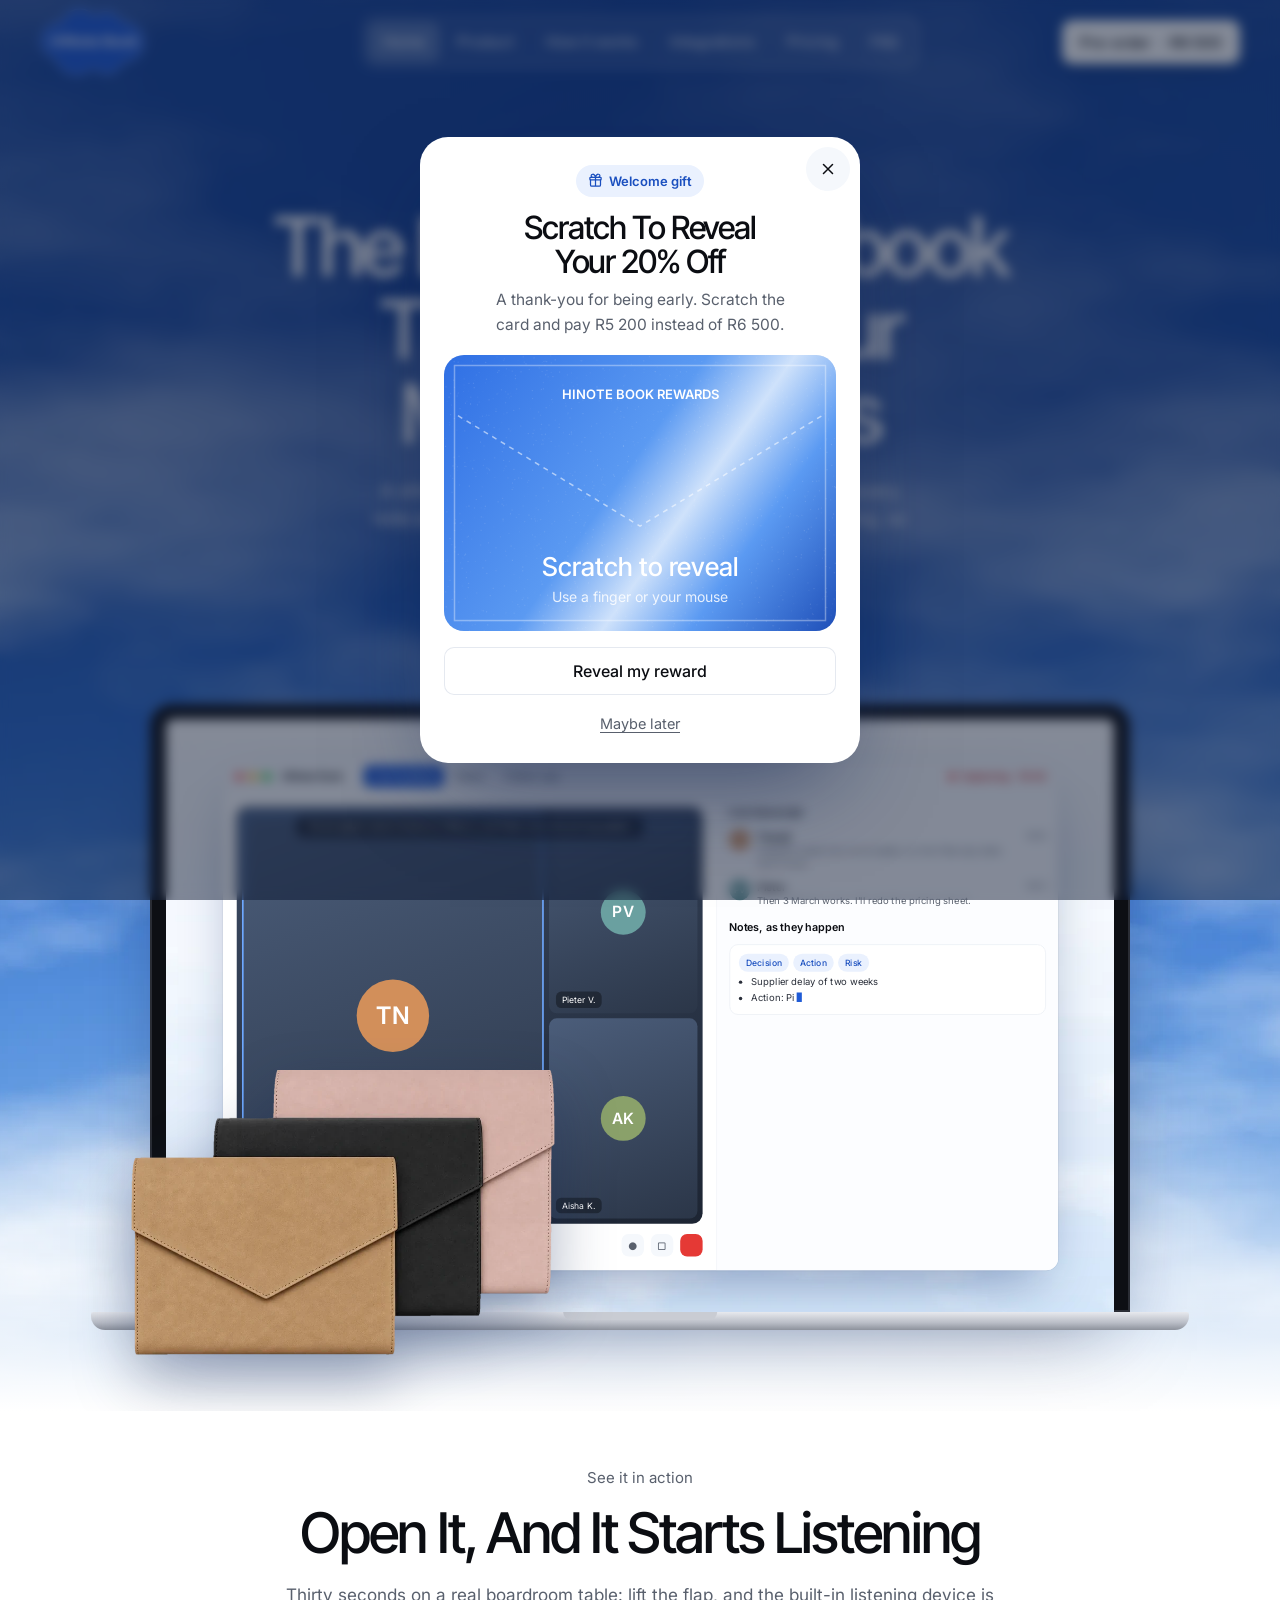
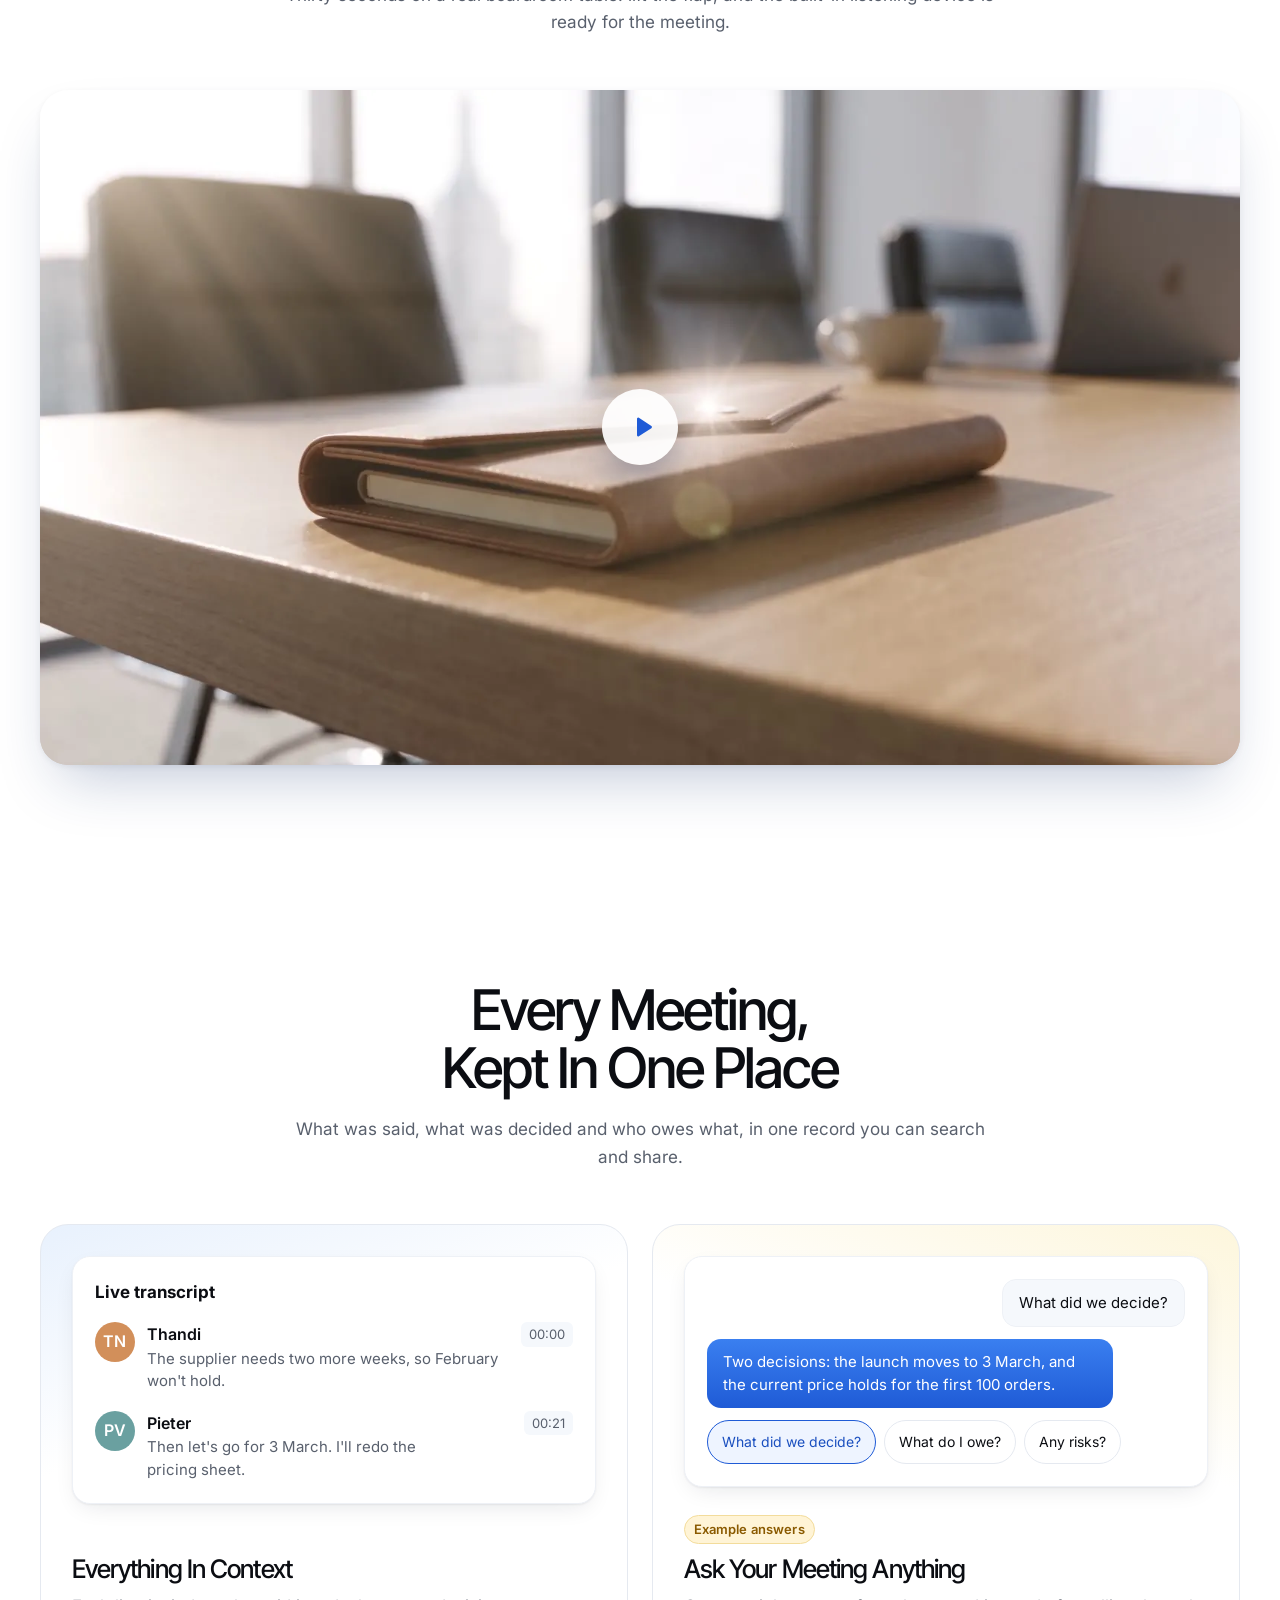
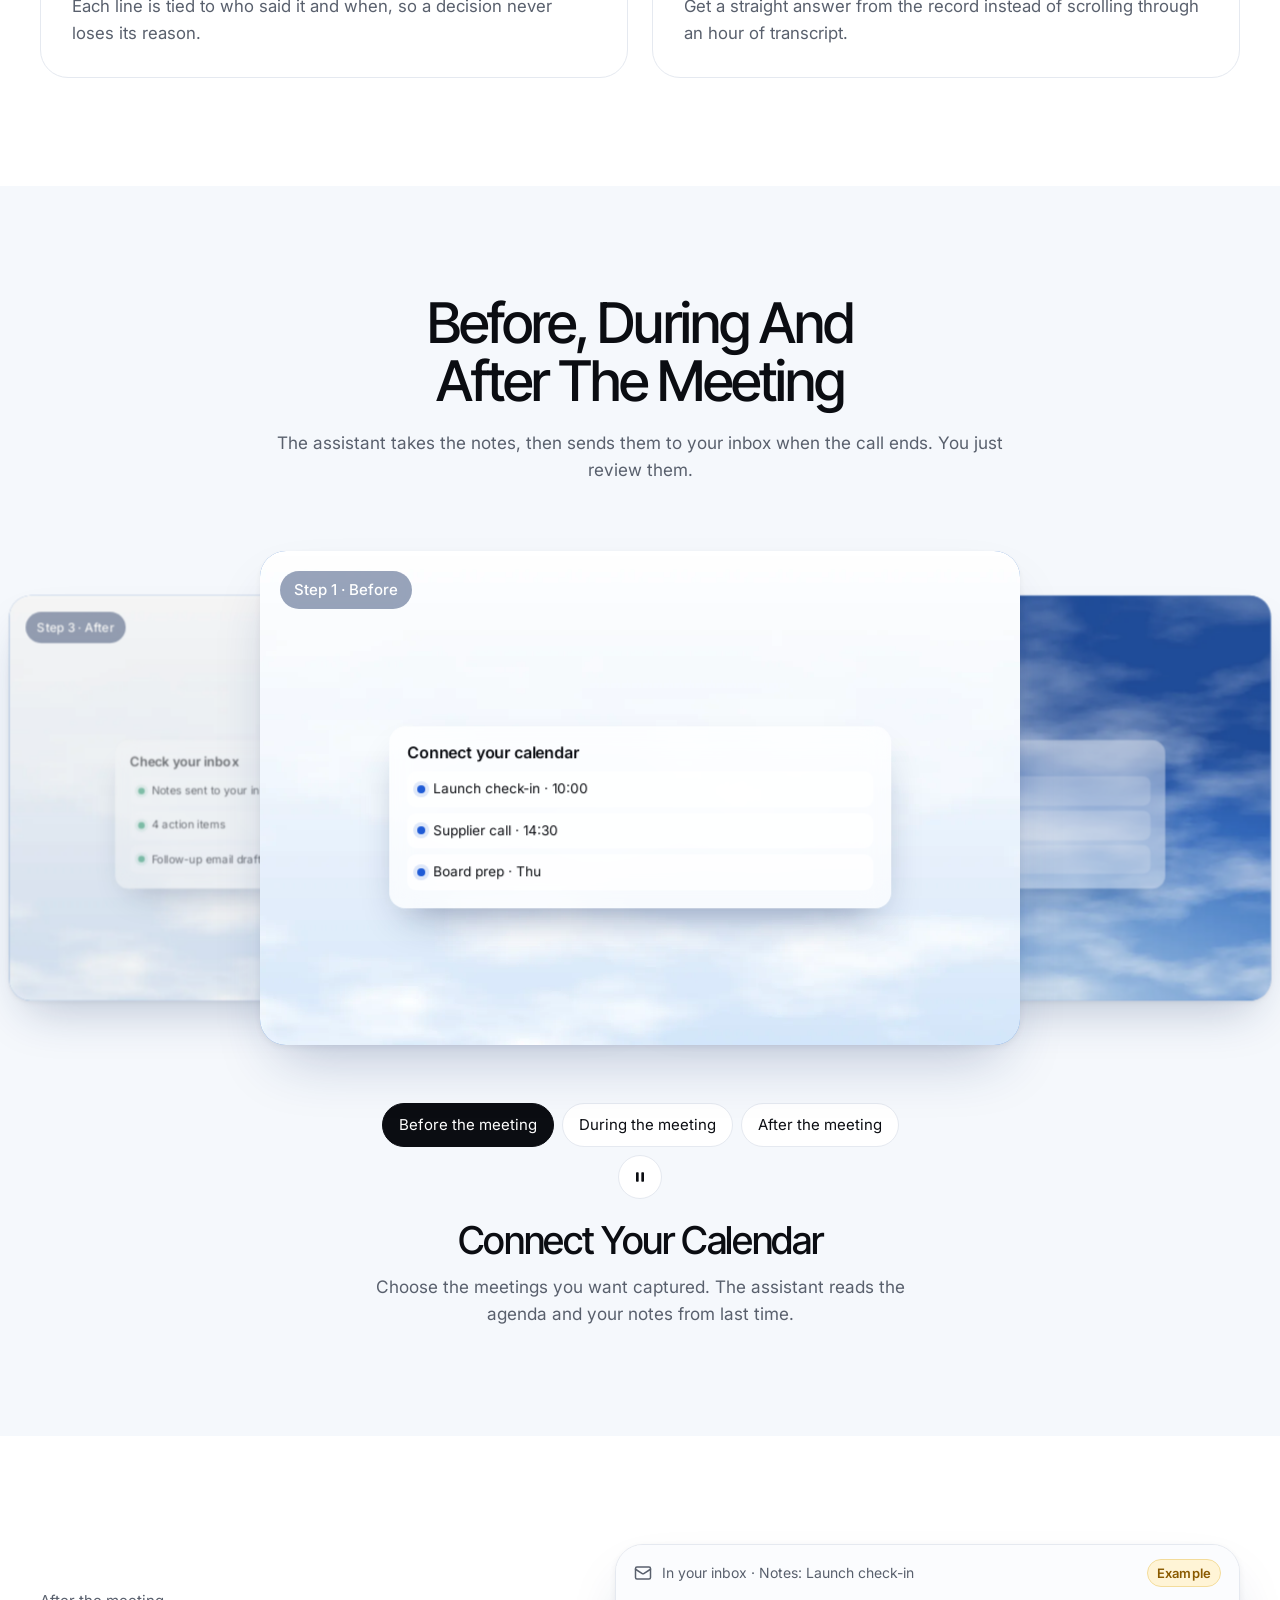
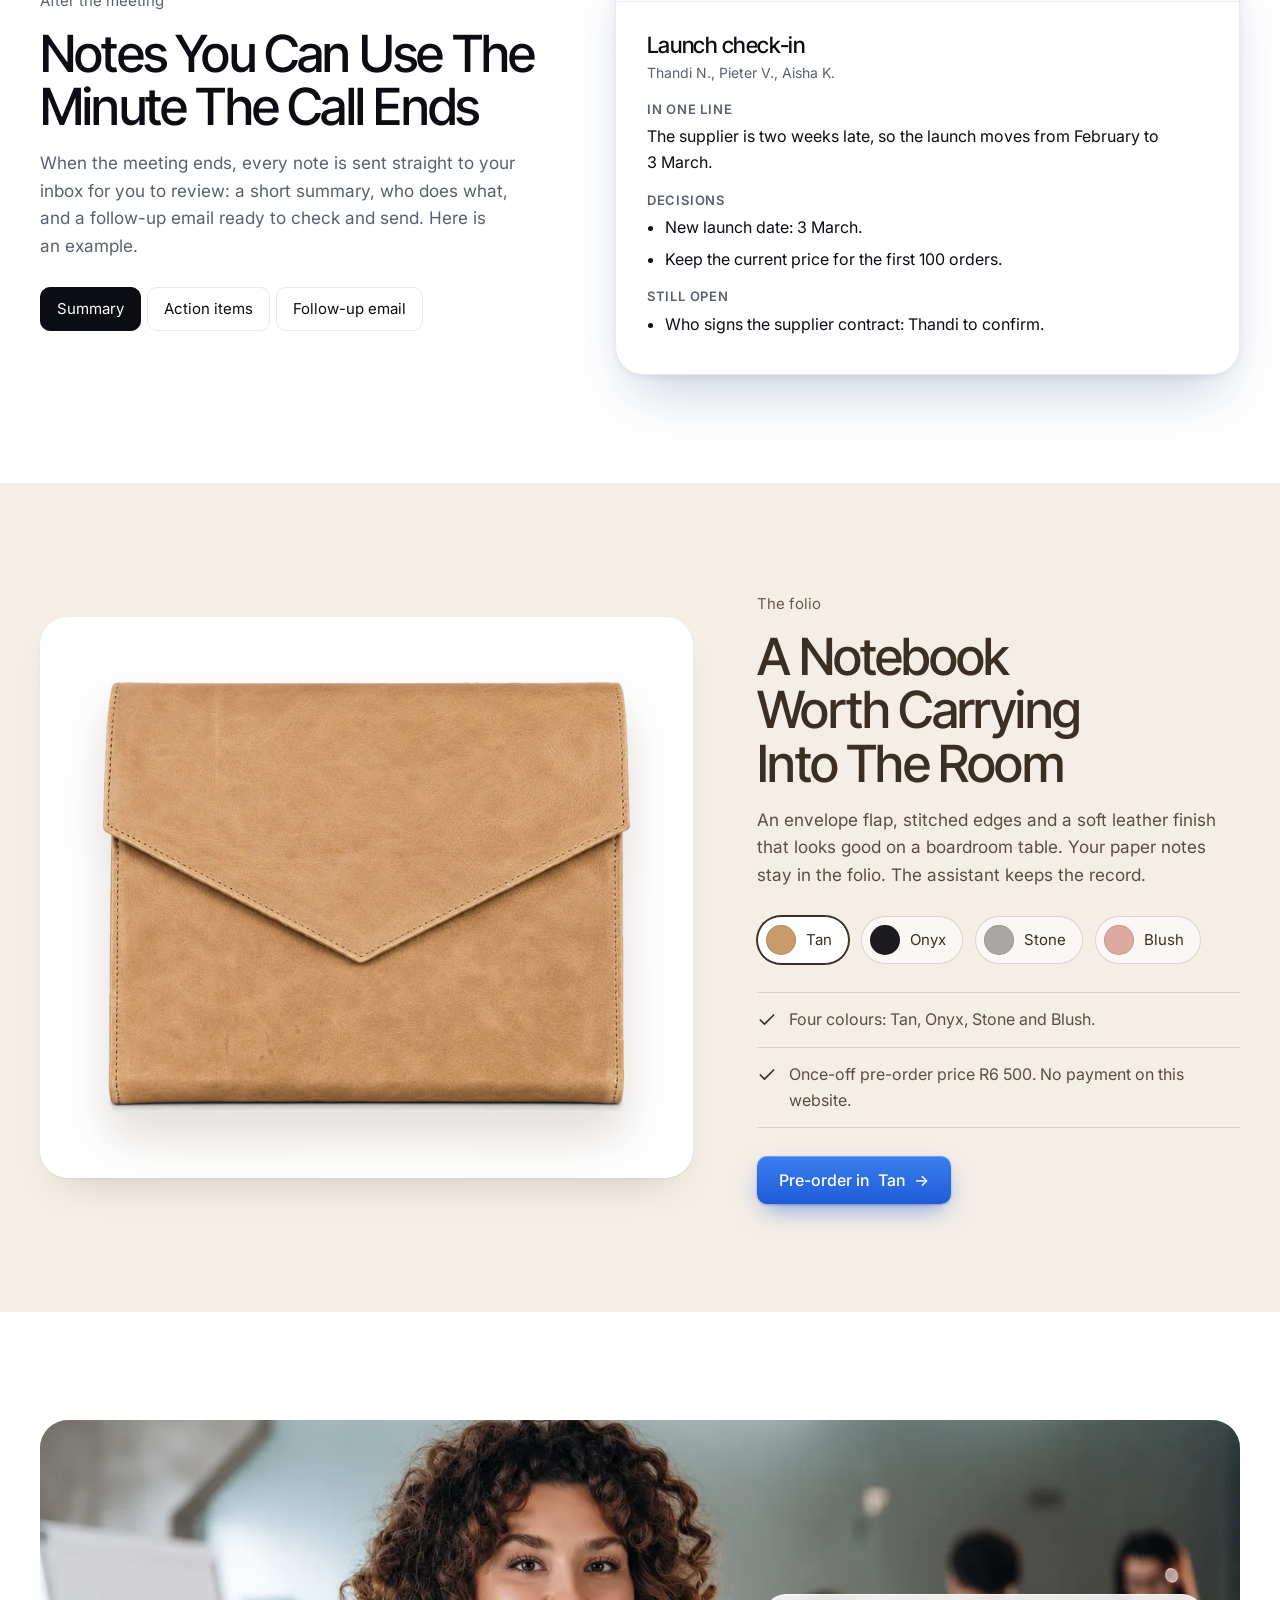
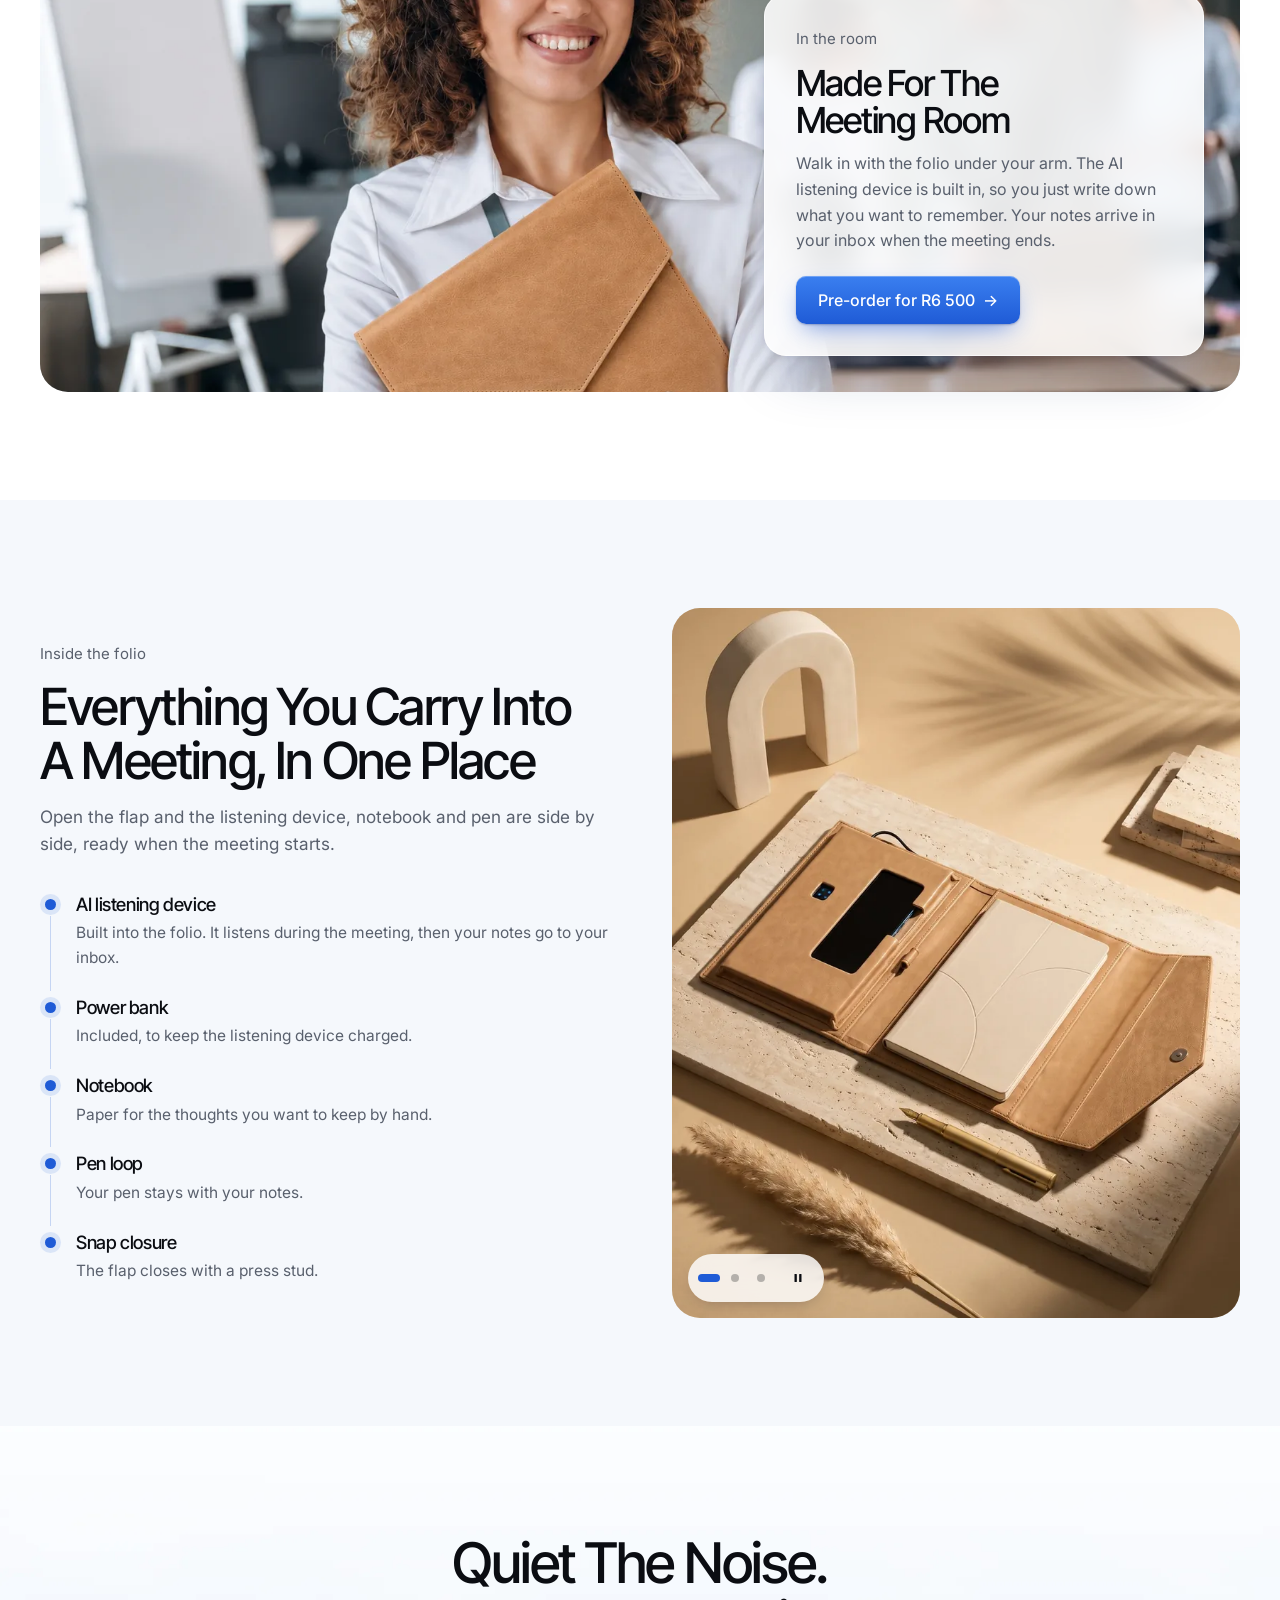
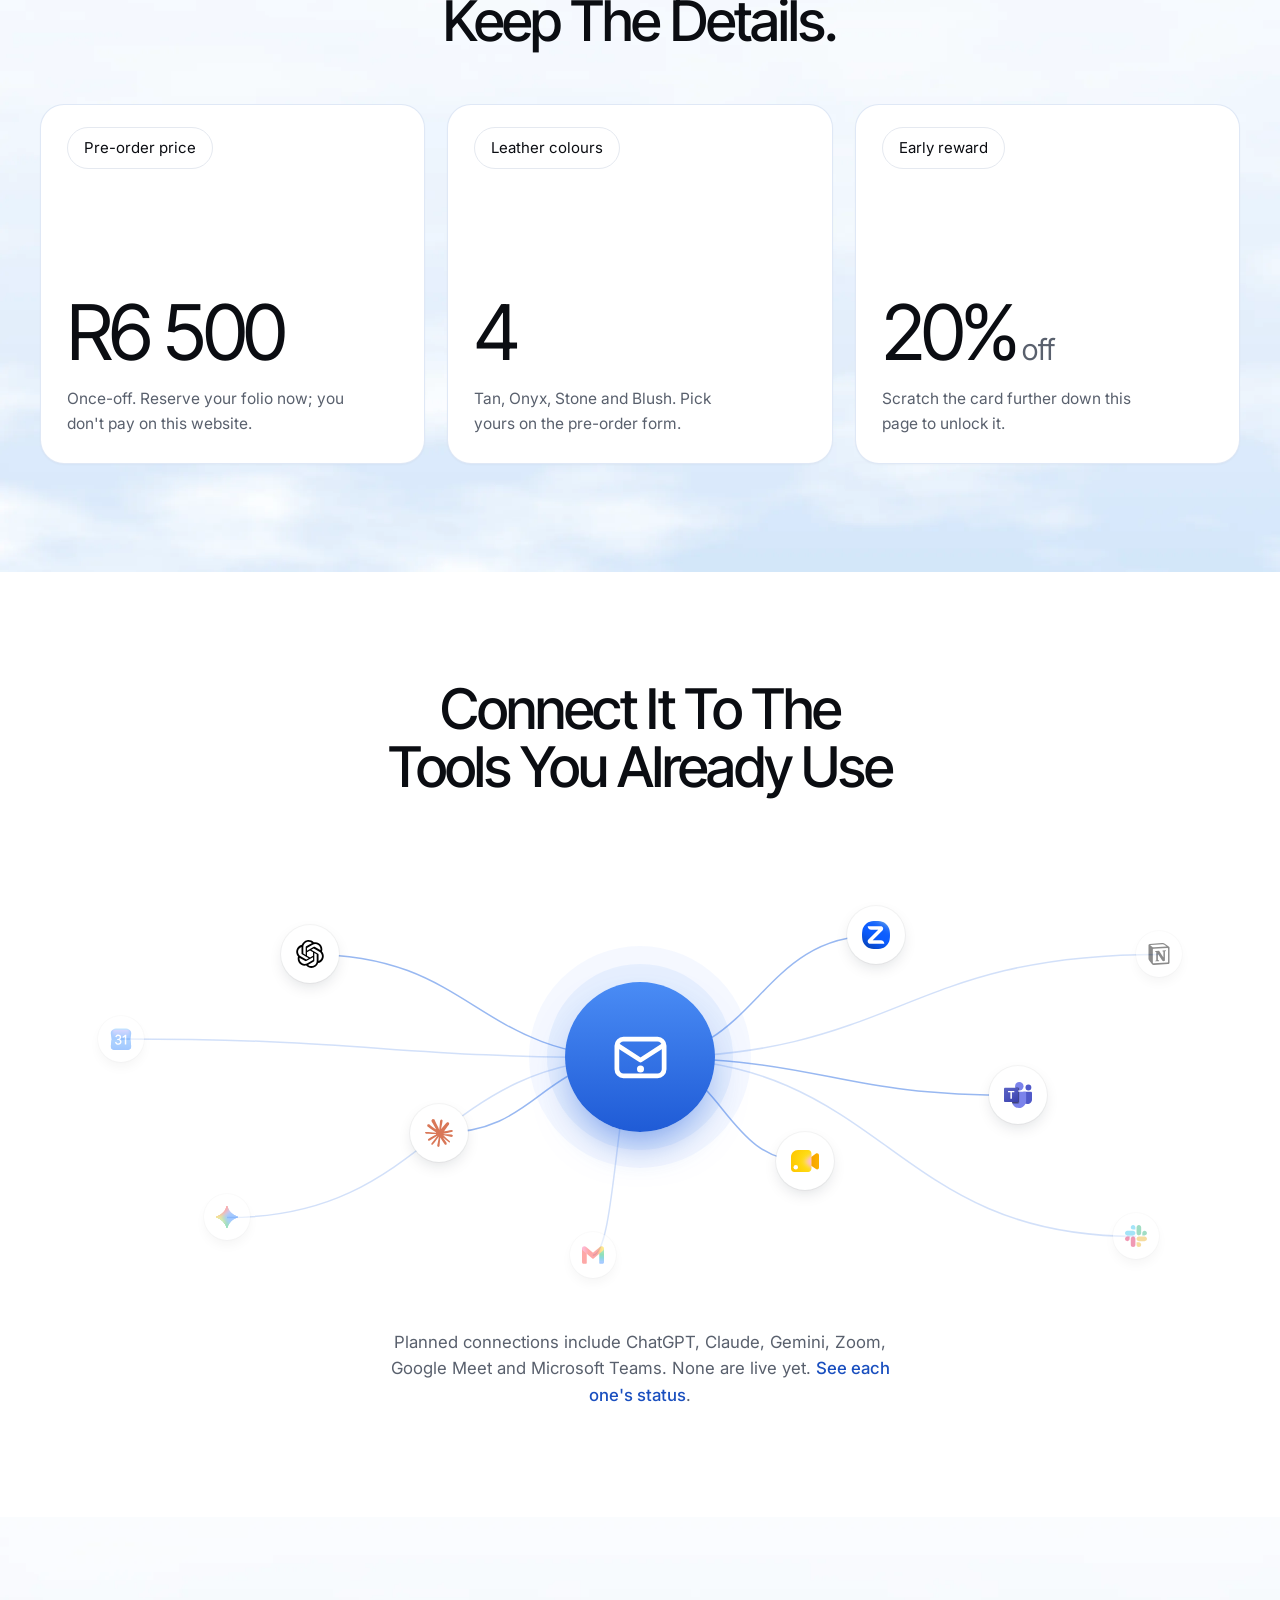
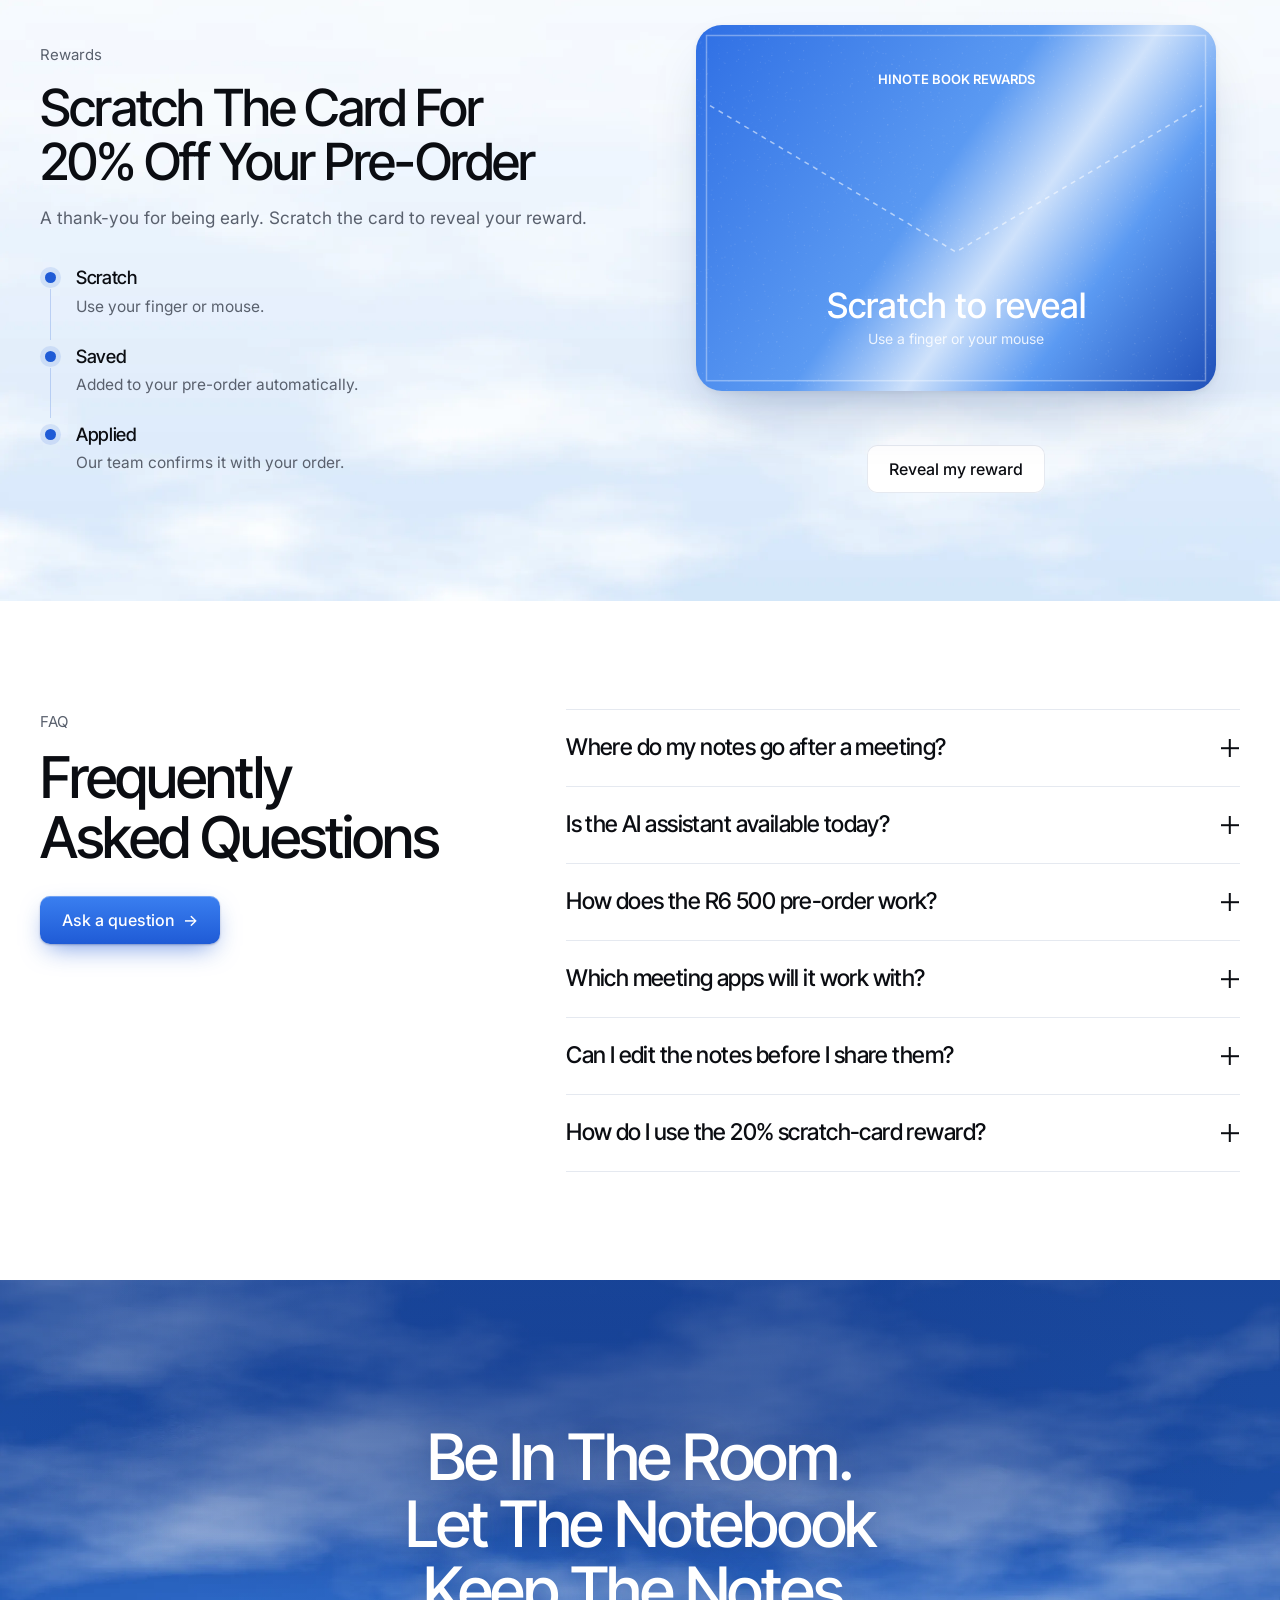
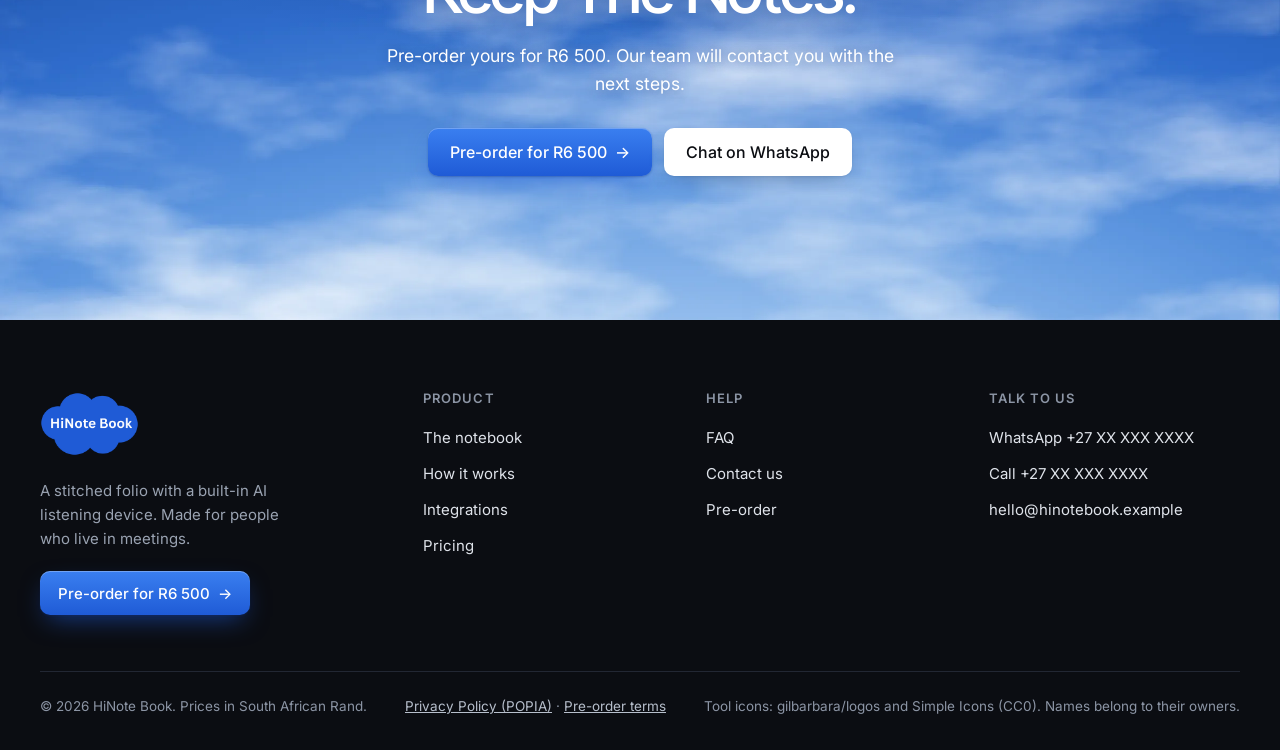
==== index.html @ 57fa8081 "HiNote Book website, ready to deploy on Vercel Static site (no build step): 11 pages, assets, video," ====
<!doctype html>
<html lang="en-ZA">
<head>
<meta charset="utf-8">
<meta name="viewport" content="width=device-width, initial-scale=1">
<title>HiNote Book — The leather notebook that keeps your meeting notes</title>
<meta name="description" content="HiNote Book pairs a stitched leather folio with an AI meeting assistant that takes every note and sends it to your inbox after the meeting. Pre-order for R6 500.">
<link rel="canonical" href="https://hi-notebook.vercel.app/">
<meta name="theme-color" content="#1f5bd6">
<meta property="og:type" content="website">
<meta property="og:site_name" content="HiNote Book">
<meta property="og:title" content="HiNote Book — The leather notebook that keeps your meeting notes">
<meta property="og:description" content="HiNote Book pairs a stitched leather folio with an AI meeting assistant that takes every note and sends it to your inbox after the meeting. Pre-order for R6 500.">
<meta property="og:url" content="https://hi-notebook.vercel.app/">
<meta property="og:image" content="https://hi-notebook.vercel.app/og.jpg">
<meta property="og:image:width" content="1200">
<meta property="og:image:height" content="630">
<meta name="twitter:card" content="summary_large_image">
<link rel="icon" href="favicon-32.png" sizes="32x32" type="image/png">
<link rel="icon" href="favicon-64.png" sizes="64x64" type="image/png">
<link rel="apple-touch-icon" href="apple-touch-icon.png">
<link rel="preconnect" href="https://fonts.googleapis.com">
<link rel="preconnect" href="https://fonts.gstatic.com" crossorigin>
<link rel="stylesheet" href="https://fonts.googleapis.com/css2?family=Inter:wght@400;500;600&family=Inter+Tight:wght@500;600&display=swap">
<link rel="stylesheet" href="assets/css/site.css">
<script>window.SITE={"brand": "HiNote Book", "price": "R6\u00a0500", "priceReward": "R5\u00a0200", "reward": "20%", "whatsapp": "27XXXXXXXXX", "email": "hello@hinotebook.example"};</script>
<script>/* Always open a page at the top (unless the link points to a spot on the page) */
try{if("scrollRestoration" in history)history.scrollRestoration="manual";}catch(e){}
(function(){function top(){if(!location.hash){document.documentElement.style.scrollBehavior="auto";window.scrollTo(0,0);document.documentElement.style.scrollBehavior="";}}
document.addEventListener("DOMContentLoaded",top);window.addEventListener("load",top);window.addEventListener("pageshow",function(e){if(e.persisted)top();});})();</script>
<script defer src="assets/js/site.js"></script>
</head>
<body>
<a class="skip" href="#main">Skip to content</a>
<header class="site-header">
  <div class="wrap bar">
    <a class="brand" href="index.html" aria-label="HiNote Book home"><img class="brand-logo" src="assets/img/logo-outline.png" alt="HiNote Book" width="310" height="200"></a>
    <nav class="nav-pill" aria-label="Main"><a href="index.html" aria-current="page">Home</a><a href="product.html">Product</a><a href="how-it-works.html">How it works</a><a href="integrations.html">Integrations</a><a href="pricing.html">Pricing</a><a href="faq.html">FAQ</a></nav>
    <div class="head-actions">
      <a class="btn btn-white btn-sm" href="pre-order.html">Pre-order<span class="long">&nbsp;· R6 500</span></a>
      <button class="menu-btn" type="button" aria-expanded="false" aria-controls="mobile-menu" aria-label="Open menu"><span></span></button>
    </div>
  </div>
</header>
<div class="mobile-menu" id="mobile-menu">
  <nav aria-label="Mobile"><a class="m-link" href="index.html" aria-current="page">Home<span aria-hidden="true">→</span></a><a class="m-link" href="product.html">Product<span aria-hidden="true">→</span></a><a class="m-link" href="how-it-works.html">How it works<span aria-hidden="true">→</span></a><a class="m-link" href="integrations.html">Integrations<span aria-hidden="true">→</span></a><a class="m-link" href="pricing.html">Pricing<span aria-hidden="true">→</span></a><a class="m-link" href="faq.html">FAQ<span aria-hidden="true">→</span></a><a class="m-link" href="contact.html">Contact<span aria-hidden="true">→</span></a></nav>
  <a class="btn btn-primary" href="pre-order.html">Pre-order for R6 500 <span class="arr" aria-hidden="true">→</span></a>
  <p class="m-contact">Questions? <a class="link" href="https://wa.me/27XXXXXXXXX">WhatsApp us</a> or call <a class="link" href="tel:+27XXXXXXXXX">+27 XX XXX XXXX</a>.</p>
</div>
<main id="main">
<section class="sky hero"><div class="wrap" data-enter>
  <span class="hero-fact"><b>New</b>Pre-orders open · R6 500</span>
  <h1>The leather notebook that takes your meeting notes</h1>
  <p class="lede">A stitched folio with a built-in AI listening device. It takes every note and sends them straight to your inbox after the meeting, so you can stay in the conversation.</p>
  <div class="actions"><a class="btn btn-primary" href="pre-order.html">Pre-order for R6 500 <span class="arr" aria-hidden="true">→</span></a><a class="btn btn-white" href="how-it-works.html">See how it works</a></div>
</div>
<div class="stage"><div class="laptop" role="img" aria-label="Example: the HiNote Book app showing a live meeting with its transcript and notes being written">
  <div class="lid"><div class="notch"></div><div class="screen"><div class="screen-fit">
    <div class="screen-wall"></div>
    <div class="app" aria-hidden="true">
      <div class="app-top"><div class="dots"><i></i><i></i><i></i></div>
        <b style="font-weight:600">HiNote Book</b>
        <div class="app-tabs"><span class="on">Live meeting</span><span>Notes</span><span>Follow-ups</span></div>
        <span class="rec"><i></i>Capturing · 18:42</span></div>
      <div class="app-body">
        <div class="app-main">
          <div class="meet">
            <div class="tile big speaking"><div class="av">TN</div><span class="nm">Thandi N.</span><div class="wave"><i></i><i></i><i></i><i></i></div></div>
            <div class="tile"><div class="av" style="background:#6aa0a0">PV</div><span class="nm">Pieter V.</span></div>
            <div class="tile"><div class="av" style="background:#9b86c9;background:#8aa16a">AK</div><span class="nm">Aisha K.</span></div>
            <div class="caption-bar">“So we agree: launch moves to 3 March, and Pieter owns the pricing update.”</div>
          </div>
          <div class="meet-ctrls"><b>Launch check-in</b> · Google Meet<span class="sp"></span><span class="c">●</span><span class="c">▢</span><span class="c end"></span></div>
        </div>
        <div class="app-side">
          <h5>Live transcript</h5>
          <div class="tline"><span class="a" style="background:#d28f5a">TN</span><div><b>Thandi</b><p>Supplier needs two more weeks, so the February date won't hold.</p></div><time>18:10</time></div>
          <div class="tline"><span class="a" style="background:#6aa0a0">PV</span><div><b>Pieter</b><p>Then 3 March works. I'll redo the pricing sheet.</p></div><time>18:31</time></div>
          <h5 style="margin-top:4px">Notes, as they happen</h5>
          <div class="note-live"><div class="chip-row"><span class="chip">Decision</span><span class="chip">Action</span><span class="chip">Risk</span></div>
            <ul><li>Supplier delay of two weeks</li><li data-typer='[&quot;Decision: launch date moves to 3 March.&quot;, &quot;Action: Pieter updates the pricing sheet by Friday.&quot;, &quot;Open question: who signs off the supplier contract?&quot;]' class="typing">Decision: launch date moves to 3 March.</li></ul></div>
        </div>
      </div>
    </div>
  </div></div></div>
  <div class="base"></div>
</div><img class="folio-float" src="assets/img/folio-trio-1600.webp" srcset="assets/img/folio-trio-800.webp 800w, assets/img/folio-trio-1600.webp 1400w" sizes="(max-width: 700px) 56vw, 460px" width="1400" height="946" alt="HiNote Book folios in tan, black and blush" decoding="async"></div>
</section>

<section class="section film-sec"><div class="wrap">
  <div class="s-head"><span class="eyebrow">See it in action</span><h2>Open it, and it starts listening</h2><p>Thirty seconds on a real boardroom table: lift the flap, and the built-in listening device is ready for the meeting.</p></div>
  <div class="film" data-film>
    <video muted loop playsinline preload="none" poster="assets/img/film-poster-1600.webp" aria-label="Video: a hand opens the tan HiNote Book folio on a boardroom table, showing the built-in listening device, notebook and pen. Caption: Your notebook starts listening.">
      <source src="assets/video/folio-film-960.mp4" type="video/mp4" media="(max-width: 760px)">
      <source src="assets/video/folio-film-1600.mp4" type="video/mp4">
    </video>
    <div class="film-ctrl">
      <button class="film-btn" type="button" data-film-play aria-label="Pause video" aria-pressed="false">
        <svg class="i-pause" viewBox="0 0 24 24" aria-hidden="true"><rect x="6" y="5" width="4" height="14" rx="1"/><rect x="14" y="5" width="4" height="14" rx="1"/></svg>
        <svg class="i-play" viewBox="0 0 24 24" aria-hidden="true"><path d="M8 5.5v13a1 1 0 0 0 1.5.9l10-6.5a1 1 0 0 0 0-1.7l-10-6.6A1 1 0 0 0 8 5.5z"/></svg>
      </button>
      <button class="film-btn" type="button" data-film-sound aria-label="Turn sound on" aria-pressed="false">
        <svg class="i-off" viewBox="0 0 24 24" aria-hidden="true" fill="none" stroke="currentColor" stroke-width="2" stroke-linecap="round" stroke-linejoin="round"><path d="M11 5 6 9H3v6h3l5 4V5z"/><path d="m22 9-6 6M16 9l6 6"/></svg>
        <svg class="i-on" viewBox="0 0 24 24" aria-hidden="true" fill="none" stroke="currentColor" stroke-width="2" stroke-linecap="round" stroke-linejoin="round"><path d="M11 5 6 9H3v6h3l5 4V5z"/><path d="M15.5 8.5a5 5 0 0 1 0 7M18.5 5.5a9 9 0 0 1 0 13"/></svg>
      </button>
    </div>
    <button class="film-big" type="button" data-film-start aria-label="Play video"><svg viewBox="0 0 24 24" aria-hidden="true"><path d="M8 5.5v13a1 1 0 0 0 1.5.9l10-6.5a1 1 0 0 0 0-1.7l-10-6.6A1 1 0 0 0 8 5.5z"/></svg></button>
  </div>
</div></section>

<section class="section"><div class="wrap">
  <div class="s-head"><h2>Every meeting, kept in one place</h2><p>What was said, what was decided and who owes what, in one record you can search and share.</p></div>
  <div class="duo">
    <div class="fcard tint-blue">
      <div class="panel"><b style="display:block;font-size:17px;margin-bottom:16px">Live transcript</b>
        <div class="tr-row"><span class="a" style="background:#d28f5a">TN</span><div><b>Thandi</b><p>The supplier needs two more weeks, so February won't hold.</p></div><time>00:00</time></div>
        <div class="tr-row"><span class="a" style="background:#6aa0a0">PV</span><div><b>Pieter</b><p>Then let's go for 3 March. I'll redo the pricing sheet.</p></div><time>00:21</time></div>
      </div>
      <div class="txt"><h3>Everything in context</h3><p class="d">Each line is tied to who said it and when, so a decision never loses its reason.</p></div>
    </div>
    <div class="fcard tint-gold">
      <div class="panel"><div class="chat" data-chat='{&quot;decide&quot;: &quot;Two decisions: the launch moves to 3 March, and the current price holds for the first 100 orders.&quot;, &quot;owe&quot;: &quot;You own one action: confirm who signs the supplier contract, by Thursday.&quot;, &quot;risk&quot;: &quot;One risk came up: the supplier has slipped once already, so the new date depends on their next update.&quot;}'>
        <div class="bubble me">What did we decide?</div>
        <div class="bubble ai" aria-live="polite">Two decisions: the launch moves to 3 March, and the current price holds for the first 100 orders.</div>
        <div class="prompts" aria-label="Try a question">
          <button class="prompt" type="button" data-prompt="decide" aria-pressed="true">What did we decide?</button>
          <button class="prompt" type="button" data-prompt="owe" aria-pressed="false">What do I owe?</button>
          <button class="prompt" type="button" data-prompt="risk" aria-pressed="false">Any risks?</button>
        </div>
      </div></div>
      <div class="txt"><span class="demo-tag">Example answers</span><h3 style="margin-top:12px">Ask your meeting anything</h3><p class="d">Get a straight answer from the record instead of scrolling through an hour of transcript.</p></div>
    </div>
  </div>
</div></section>

<section class="section ground-surface"><div class="wrap">
  <div class="s-head"><h2>Before, during and after the meeting</h2><p>The assistant takes the notes, then sends them to your inbox when the call ends. You just review them.</p></div>
  <div class="steps-stage" data-steps><button type="button" class="step-card" data-pos="0" aria-label="Show before the meeting"><span class="bg" style="background-image:url(assets/img/sky-soft-1200.webp)"></span><span class="pill">Step 1 · Before</span><span class="ui"><h4>Connect your calendar</h4><ul><li class=""><i></i>Launch check-in · 10:00</li><li class=""><i></i>Supplier call · 14:30</li><li class=""><i></i>Board prep · Thu</li></ul></span></button><button type="button" class="step-card" data-pos="1" aria-label="Show during the meeting"><span class="bg" style="background-image:url(assets/img/sky-hero-1200.webp)"></span><span class="pill">Step 2 · During</span><span class="ui"><h4>Stay in the conversation</h4><ul><li class=""><i></i>Decision: launch on 3 March</li><li class=""><i></i>Action: Pieter, pricing sheet</li><li class=""><i></i>Question: who signs?</li></ul></span></button><button type="button" class="step-card" data-pos="2" aria-label="Show after the meeting"><span class="bg" style="background-image:url(assets/img/sky-soft-1200.webp)"></span><span class="pill">Step 3 · After</span><span class="ui"><h4>Check your inbox</h4><ul><li class="done"><i></i>Notes sent to your inbox</li><li class="done"><i></i>4 action items</li><li class="done"><i></i>Follow-up email drafted</li></ul></span></button></div>
  <div class="step-copy">
    <div class="step-ctrl"><div class="step-tabs" role="tablist" aria-label="Meeting stages" data-steps-tabs><button class="step-tab" role="tab" id="st-t0" aria-selected="true" aria-controls="st-p0" tabindex="0">Before<span class="long"> the meeting</span></button><button class="step-tab" role="tab" id="st-t1" aria-selected="false" aria-controls="st-p1" tabindex="-1">During<span class="long"> the meeting</span></button><button class="step-tab" role="tab" id="st-t2" aria-selected="false" aria-controls="st-p2" tabindex="-1">After<span class="long"> the meeting</span></button></div><button class="step-pause" type="button" aria-pressed="false" aria-label="Pause automatic steps" data-steps-pause><svg class="i-pause" viewBox="0 0 24 24" aria-hidden="true"><rect x="6" y="5" width="4" height="14" rx="1"/><rect x="14" y="5" width="4" height="14" rx="1"/></svg><svg class="i-play" viewBox="0 0 24 24" aria-hidden="true"><path d="M8 5.5v13a1 1 0 0 0 1.5.9l10-6.5a1 1 0 0 0 0-1.7l-10-6.6A1 1 0 0 0 8 5.5z"/></svg></button></div>
    <div style="margin-top:22px"><div role="tabpanel" id="st-p0" aria-labelledby="st-t0" ><h3>Connect your calendar</h3><p>Choose the meetings you want captured. The assistant reads the agenda and your notes from last time.</p></div><div role="tabpanel" id="st-p1" aria-labelledby="st-t1" hidden><h3>Stay in the conversation</h3><p>The assistant listens and writes as people talk, marking decisions, actions and open questions.</p></div><div role="tabpanel" id="st-p2" aria-labelledby="st-t2" hidden><h3>Check your inbox</h3><p>Every note is sent straight to your inbox when the meeting ends: the summary, the action list and a draft follow-up, ready for you to review.</p></div></div>
  </div>
</div></section>

<section class="section"><div class="wrap"><div class="notes-wrap">
  <div>
    <span class="eyebrow">After the meeting</span>
    <h2>Notes you can use the minute the call ends</h2>
    <p class="lede">When the meeting ends, every note is sent straight to your inbox for you to review: a short summary, who does what, and a follow-up email ready to check and send. Here is an example.</p>
    <div class="tablist" role="tablist" aria-label="Example outputs">
      <button class="tab" role="tab" id="ex-t1" aria-selected="true" aria-controls="ex-p1">Summary</button>
      <button class="tab" role="tab" id="ex-t2" aria-selected="false" aria-controls="ex-p2" tabindex="-1">Action items</button>
      <button class="tab" role="tab" id="ex-t3" aria-selected="false" aria-controls="ex-p3" tabindex="-1">Follow-up email</button>
    </div>
  </div>
  <div class="doc">
    <div class="doc-head"><svg aria-hidden="true" focusable="false" xmlns="http://www.w3.org/2000/svg" viewBox="0 0 24 24" width="20" height="20" fill="none" stroke="currentColor" stroke-width="2" stroke-linecap="round" stroke-linejoin="round"><g fill="none" stroke="currentColor" stroke-linecap="round" stroke-linejoin="round" stroke-width="2"><path d="m22 7l-8.991 5.727a2 2 0 0 1-2.009 0L2 7"/><rect width="20" height="16" x="2" y="4" rx="2"/></g></svg>In your inbox · Notes: Launch check-in<span class="demo-tag">Example</span></div>
    <div class="doc-body">
      <div class="doc-panel" role="tabpanel" id="ex-p1" aria-labelledby="ex-t1" tabindex="0">
        <h3>Launch check-in</h3><p class="meta">Thandi N., Pieter V., Aisha K.</p>
        <h4>In one line</h4><p>The supplier is two weeks late, so the launch moves from February to 3 March.</p>
        <h4>Decisions</h4><ul><li>New launch date: 3 March.</li><li>Keep the current price for the first 100 orders.</li></ul>
        <h4>Still open</h4><ul><li>Who signs the supplier contract: Thandi to confirm.</li></ul>
      </div>
      <div class="doc-panel" role="tabpanel" id="ex-p2" aria-labelledby="ex-t2" tabindex="0" hidden>
        <h3>Action items</h3><p class="meta">3 people · 4 actions</p>
        <ul class="todo">
          <li><span class="box"></span><span>Update the pricing sheet for the new date</span><span class="owner">Pieter · Fri</span></li>
          <li><span class="box"></span><span>Tell the two launch partners about the change</span><span class="owner">Aisha · Wed</span></li>
          <li><span class="box"></span><span>Confirm who signs the supplier contract</span><span class="owner">Thandi · Thu</span></li>
          <li><span class="box"></span><span>Book the next check-in for after the supplier call</span><span class="owner">Thandi</span></li>
        </ul>
      </div>
      <div class="doc-panel email" role="tabpanel" id="ex-p3" aria-labelledby="ex-t3" tabindex="0" hidden>
        <div class="hdr"><span>To</span><b>Pieter, Aisha</b><span>Subject</span><b>Launch moves to 3 March: next steps</b></div>
        <p>Hi both,</p><p style="margin-top:10px">Thanks for today. Quick recap: the supplier needs two more weeks, so we're launching on 3 March. We keep the current price for the first 100 orders.</p>
        <p style="margin-top:10px">Pieter, please update the pricing sheet by Friday. Aisha, could you let the two launch partners know by Wednesday? I'll confirm who signs the supplier contract.</p>
        <p style="margin-top:10px">Thandi</p>
      </div>
    </div>
  </div>
</div></div></section>

<section class="section ground-sand"><div class="wrap"><div class="show">
  <div class="show-stage"><img id="show-img" class="" src="assets/img/folio-tan-1200.webp" srcset="assets/img/folio-tan-640.webp 640w, assets/img/folio-tan-1200.webp 1200w" sizes="(max-width: 860px) 90vw, 640px" width="1200" height="990" alt="Tan leather folio with a stitched envelope flap" loading="lazy" decoding="async"></div>
  <div>
    <span class="eyebrow" style="color:#6b5848">The folio</span>
    <h2>A notebook worth carrying into the room</h2>
    <p class="lede">An envelope flap, stitched edges and a soft leather finish that looks good on a boardroom table. Your paper notes stay in the folio. The assistant keeps the record.</p>
    <div class="swatches" role="radiogroup" aria-label="Folio colour" data-swatches="show-img"><button class="swatch" type="button" role="radio" aria-checked="true" tabindex="0" data-name="Tan" data-alt="Tan leather folio with a stitched envelope flap" data-src="assets/img/folio-tan-1200.webp" data-srcset="assets/img/folio-tan-640.webp 640w, assets/img/folio-tan-1200.webp 1200w"><i style="background:#c99a6a"></i>Tan</button><button class="swatch" type="button" role="radio" aria-checked="false" tabindex="-1" data-name="Onyx" data-alt="Black leather folio with a stitched envelope flap" data-src="assets/img/folio-onyx-1200.webp" data-srcset="assets/img/folio-onyx-640.webp 640w, assets/img/folio-onyx-1200.webp 1200w"><i style="background:#1c1c1e"></i>Onyx</button><button class="swatch" type="button" role="radio" aria-checked="false" tabindex="-1" data-name="Stone" data-alt="Stone grey leather folio with a stitched envelope flap" data-src="assets/img/folio-stone-1200.webp" data-srcset="assets/img/folio-stone-640.webp 640w, assets/img/folio-stone-1200.webp 1200w"><i style="background:#a9a7a5"></i>Stone</button><button class="swatch" type="button" role="radio" aria-checked="false" tabindex="-1" data-name="Blush" data-alt="Blush pink leather folio with a stitched envelope flap" data-src="assets/img/folio-blush-1200.webp" data-srcset="assets/img/folio-blush-640.webp 640w, assets/img/folio-blush-1200.webp 1200w"><i style="background:#dcaaa3"></i>Blush</button></div>
    <ul class="points">
      <li><svg aria-hidden="true" focusable="false" xmlns="http://www.w3.org/2000/svg" viewBox="0 0 24 24" width="20" height="20" fill="none" stroke="currentColor" stroke-width="2" stroke-linecap="round" stroke-linejoin="round"><path fill="none" stroke="currentColor" stroke-linecap="round" stroke-linejoin="round" stroke-width="2" d="M20 6L9 17l-5-5"/></svg><span>Four colours: Tan, Onyx, Stone and Blush.</span></li>
      <li><svg aria-hidden="true" focusable="false" xmlns="http://www.w3.org/2000/svg" viewBox="0 0 24 24" width="20" height="20" fill="none" stroke="currentColor" stroke-width="2" stroke-linecap="round" stroke-linejoin="round"><path fill="none" stroke="currentColor" stroke-linecap="round" stroke-linejoin="round" stroke-width="2" d="M20 6L9 17l-5-5"/></svg><span>Once-off pre-order price R6 500. No payment on this website.</span></li>
    </ul>
    <div class="actions"><a class="btn btn-primary" href="pre-order.html">Pre-order in <span data-colour-name>Tan</span> <span class="arr" aria-hidden="true">→</span></a></div>
  </div>
</div></div></section>

<section class="section"><div class="wrap"><div class="feature-photo">
  <div class="fp-img"><img class="" src="assets/img/life-meeting-1600.webp" srcset="assets/img/life-meeting-800.webp 800w, assets/img/life-meeting-1600.webp 1600w" sizes="(max-width: 860px) 92vw, 1200px" width="1536" height="1024" alt="A woman in an office holding a tan HiNote Book folio and a pencil, with colleagues working at a table behind her" loading="lazy" decoding="async"></div>
  <div class="glass">
    <span class="eyebrow">In the room</span>
    <h2>Made for the meeting room</h2>
    <p>Walk in with the folio under your arm. The AI listening device is built in, so you just write down what you want to remember. Your notes arrive in your inbox when the meeting ends.</p>
    <a class="btn btn-primary" href="pre-order.html">Pre-order for R6 500 <span class="arr" aria-hidden="true">→</span></a>
  </div>
</div></div></section>

<section class="section ground-surface"><div class="wrap"><div class="split inside">
  <div>
    <span class="eyebrow">Inside the folio</span>
    <h2>Everything you carry into a meeting, in one place</h2>
    <p class="lede">Open the flap and the listening device, notebook and pen are side by side, ready when the meeting starts.</p>
    <ul class="dot-list"><li><b>AI listening device</b><span>Built into the folio. It listens during the meeting, then your notes go to your inbox.</span></li><li><b>Power bank</b><span>Included, to keep the listening device charged.</span></li><li><b>Notebook</b><span>Paper for the thoughts you want to keep by hand.</span></li><li><b>Pen loop</b><span>Your pen stays with your notes.</span></li><li><b>Snap closure</b><span>The flap closes with a press stud.</span></li></ul>
  </div>
  <div class="inside-img slideshow" data-slideshow><img class="slide on" src="assets/img/folio-travertine-1600.webp" srcset="assets/img/folio-travertine-800.webp 800w, assets/img/folio-travertine-1600.webp 1600w" sizes="(max-width: 860px) 92vw, 560px" width="1600" height="2142" alt="The tan folio lying open on a travertine stone slab, with its built-in AI listening device, a cream notebook and a gold pen beside it" loading="lazy" decoding="async"><img class="slide" src="assets/img/folio-table-1600.webp" srcset="assets/img/folio-table-800.webp 800w, assets/img/folio-table-1600.webp 1600w" sizes="(max-width: 860px) 92vw, 560px" width="1600" height="2142" alt="The tan folio lying open on a long boardroom table, with its built-in AI listening device, a cream notebook and a pen beside it, and a city view through the windows" loading="lazy" decoding="async"><img class="slide" src="assets/img/folio-open-1600.webp" srcset="assets/img/folio-open-800.webp 800w, assets/img/folio-open-1600.webp 1600w" sizes="(max-width: 860px) 92vw, 560px" width="1600" height="2142" alt="The tan folio lying open on a wooden desk, showing its built-in AI listening device, a pen loop and a cream notebook under the snap flap" loading="lazy" decoding="async"><div class="slide-ctrl"><div class="slide-dots" role="group" aria-label="Photos"><button class="slide-dot" type="button" aria-label="Show photo 1 of 3" aria-current="true"><i></i></button><button class="slide-dot" type="button" aria-label="Show photo 2 of 3"><i></i></button><button class="slide-dot" type="button" aria-label="Show photo 3 of 3"><i></i></button></div><button class="slide-pause" type="button" aria-pressed="false" aria-label="Pause photos" data-slide-pause><svg class="i-pause" viewBox="0 0 24 24" aria-hidden="true"><rect x="6" y="5" width="4" height="14" rx="1"/><rect x="14" y="5" width="4" height="14" rx="1"/></svg><svg class="i-play" viewBox="0 0 24 24" aria-hidden="true"><path d="M8 5.5v13a1 1 0 0 0 1.5.9l10-6.5a1 1 0 0 0 0-1.7l-10-6.6A1 1 0 0 0 8 5.5z"/></svg></button></div></div>
</div></div></section>

<section class="section ground-soft"><div class="wrap">
  <div class="s-head"><h2>Quiet the noise. Keep the details.</h2></div>
  <div class="facts">
  <div class="fact"><span class="tag">Pre-order price</span><span class="big">R6 500</span><p>Once-off. Reserve your folio now; you don't pay on this website.</p></div>
  <div class="fact"><span class="tag">Leather colours</span><span class="big">4</span><p>Tan, Onyx, Stone and Blush. Pick yours on the pre-order form.</p></div>
  <div class="fact"><span class="tag">Early reward</span><span class="big">20%<small>off</small></span><p>Scratch the card further down this page to unlock it.</p></div>
</div>
</div></section>

<section class="section"><div class="wrap">
  <div class="s-head"><h2>Connect it to the tools you already use</h2></div>
  <div class="hub"><svg class="lines" aria-hidden="true"></svg>
  <div class="core"><svg viewBox="0 0 24 24" fill="none" stroke="#fff" stroke-width="1.8" stroke-linecap="round" stroke-linejoin="round" aria-hidden="true"><rect x="3" y="5" width="18" height="14" rx="2.5"/><path d="M3.5 7.5 12 13l8.5-5.5"/><circle cx="12" cy="16.4" r="1.35" fill="#fff" stroke="none"/></svg><span class="sr-only">HiNote Book</span></div>
  <span class="node" style="left:22%;top:22%"><img src="assets/icons/openai.svg" alt="ChatGPT" width="28" height="28"></span><span class="node" style="left:33%;top:60%"><img src="assets/icons/claude.svg" alt="Claude" width="28" height="28"></span><span class="node faint hide-sm" style="left:15%;top:78%"><img src="assets/icons/gemini.svg" alt="Gemini" width="28" height="28"></span><span class="node" style="left:70%;top:18%"><img src="assets/icons/zoom.svg" alt="Zoom" width="28" height="28"></span><span class="node" style="left:64%;top:66%"><img src="assets/icons/google-meet.svg" alt="Google Meet" width="28" height="28"></span><span class="node" style="left:82%;top:52%"><img src="assets/icons/teams.svg" alt="Microsoft Teams" width="28" height="28"></span><span class="node faint hide-sm" style="left:6%;top:40%"><img src="assets/icons/google-calendar.svg" alt="Google Calendar" width="28" height="28"></span><span class="node faint hide-sm" style="left:92%;top:82%"><img src="assets/icons/slack.svg" alt="Slack" width="28" height="28"></span><span class="node faint hide-sm" style="left:94%;top:22%"><img src="assets/icons/notion.svg" alt="Notion" width="28" height="28"></span><span class="node faint hide-sm" style="left:46%;top:86%"><img src="assets/icons/gmail.svg" alt="Gmail" width="28" height="28"></span></div>
  <p class="hub-note">Planned connections include ChatGPT, Claude, Gemini, Zoom, Google Meet and Microsoft Teams. None are live yet. <a class="link" href="integrations.html">See each one's status</a>.</p>
</div></section>

<section class="section ground-soft" id="rewards"><div class="wrap"><div class="reward">
  <div>
    <span class="eyebrow">Rewards</span>
    <h2>Scratch the card for 20% off your pre-order</h2>
    <p class="lede">A thank-you for being early. Scratch the card to reveal your reward.</p>
    <ul class="reward-steps">
      <li><b>Scratch</b><span>Use your finger or mouse.</span></li>
      <li><b>Saved</b><span>Added to your pre-order automatically.</span></li>
      <li><b>Applied</b><span>Our team confirms it with your order.</span></li>
    </ul>
  </div>
  <div>
    <div data-scratch-group>
    <div class="scratch" data-scratch>
      <div class="scratch-under" aria-hidden="true">
        <span class="k">Your reward</span>
        <span class="v">20<small>% off</small></span>
        <span class="s">You pay R5 200 instead of R6 500</span>
      </div>
      <canvas aria-label="Scratch card. Scratch to reveal your reward, or use the Reveal button below." role="img"></canvas>
      <div class="confetti" aria-hidden="true"></div>
    </div>
    <div class="scratch-tools">
      <button class="btn btn-ghost before" type="button" data-reveal>Reveal my reward</button>
      <a class="btn btn-primary reward-won" href="pre-order.html">Claim 20% with my pre-order <span class="arr" aria-hidden="true">→</span></a>
    </div>
    </div>
  </div>
</div></div></section>

<section class="section"><div class="wrap"><div class="faq"><div><span class="eyebrow">FAQ</span><h2>Frequently asked questions</h2><a class="btn btn-primary" href="contact.html">Ask a question <span class="arr" aria-hidden="true">→</span></a></div><div class="acc"><div class="acc-item"><h3><button class="acc-btn" type="button" aria-expanded="false" aria-controls="hf-0" id="hf-b0">Where do my notes go after a meeting?<span class="pm" aria-hidden="true"></span></button></h3>
<div class="acc-panel" id="hf-0" role="region" aria-labelledby="hf-b0" aria-hidden="true"><div><p>Straight to your email inbox. When the meeting ends, the assistant sends you the summary, action items and a draft follow-up email to review before you share anything.</p></div></div></div><div class="acc-item"><h3><button class="acc-btn" type="button" aria-expanded="false" aria-controls="hf-1" id="hf-b1">Is the AI assistant available today?<span class="pm" aria-hidden="true"></span></button></h3>
<div class="acc-panel" id="hf-1" role="region" aria-labelledby="hf-b1" aria-hidden="true"><div><p>Not yet. Pre-orders are open now. When our team contacts you about your pre-order, they will share the timing for the folio and for assistant access.</p></div></div></div><div class="acc-item"><h3><button class="acc-btn" type="button" aria-expanded="false" aria-controls="hf-2" id="hf-b2">How does the R6 500 pre-order work?<span class="pm" aria-hidden="true"></span></button></h3>
<div class="acc-panel" id="hf-2" role="region" aria-labelledby="hf-b2" aria-hidden="true"><div><p>It is a once-off price of R6 500. Fill in the short pre-order form and send it. You don&#x27;t pay anything on this website. Our team will contact you to confirm your colour, delivery and payment.</p></div></div></div><div class="acc-item"><h3><button class="acc-btn" type="button" aria-expanded="false" aria-controls="hf-3" id="hf-b3">Which meeting apps will it work with?<span class="pm" aria-hidden="true"></span></button></h3>
<div class="acc-panel" id="hf-3" role="region" aria-labelledby="hf-b3" aria-hidden="true"><div><p>Zoom, Google Meet and Microsoft Teams are planned first. The integrations page shows each one&#x27;s status, and nothing is marked live until it works.</p></div></div></div><div class="acc-item"><h3><button class="acc-btn" type="button" aria-expanded="false" aria-controls="hf-4" id="hf-b4">Can I edit the notes before I share them?<span class="pm" aria-hidden="true"></span></button></h3>
<div class="acc-panel" id="hf-4" role="region" aria-labelledby="hf-b4" aria-hidden="true"><div><p>Yes, that is the plan. Summaries, action items and the follow-up email are drafts you check and change before anything goes out.</p></div></div></div><div class="acc-item"><h3><button class="acc-btn" type="button" aria-expanded="false" aria-controls="hf-5" id="hf-b5">How do I use the 20% scratch-card reward?<span class="pm" aria-hidden="true"></span></button></h3>
<div class="acc-panel" id="hf-5" role="region" aria-labelledby="hf-b5" aria-hidden="true"><div><p>Scratch the card on the homepage. The reward is saved on your device and applied to your pre-order automatically, so you pay R5 200 instead of R6 500.</p></div></div></div></div></div></div></section>

<section class="sky close"><div class="wrap">
  <h2>Be in the room. Let the notebook keep the notes.</h2>
  <p>Pre-order yours for R6 500. Our team will contact you with the next steps.</p>
  <div class="actions"><a class="btn btn-primary" href="pre-order.html">Pre-order for R6 500 <span class="arr" aria-hidden="true">→</span></a>
  <a class="btn btn-white" href="https://wa.me/27XXXXXXXXX">Chat on WhatsApp</a></div>
</div></section>
</main>
<div class="promo" id="promo" hidden>
  <div class="promo-backdrop" data-promo-close></div>
  <div class="promo-card" role="dialog" aria-modal="true" aria-labelledby="promo-title" aria-describedby="promo-desc">
    <button class="promo-x" type="button" aria-label="Close" data-promo-close><svg aria-hidden="true" focusable="false" xmlns="http://www.w3.org/2000/svg" viewBox="0 0 24 24" width="20" height="20" fill="none" stroke="currentColor" stroke-width="2" stroke-linecap="round" stroke-linejoin="round"><path fill="none" stroke="currentColor" stroke-linecap="round" stroke-linejoin="round" stroke-width="2" d="M18 6L6 18M6 6l12 12"/></svg></button>
    <span class="promo-tag"><svg aria-hidden="true" focusable="false" xmlns="http://www.w3.org/2000/svg" viewBox="0 0 24 24" width="20" height="20" fill="none" stroke="currentColor" stroke-width="2" stroke-linecap="round" stroke-linejoin="round"><g fill="none" stroke="currentColor" stroke-linecap="round" stroke-linejoin="round" stroke-width="2"><path d="M12 7v14m8-10v8a2 2 0 0 1-2 2H6a2 2 0 0 1-2-2v-8m3.5-4a1 1 0 0 1 0-5A4.8 8 0 0 1 12 7a4.8 8 0 0 1 4.5-5a1 1 0 0 1 0 5"/><rect width="18" height="4" x="3" y="7" rx="1"/></g></svg>Welcome gift</span>
    <h2 id="promo-title">Scratch to reveal your 20% off</h2>
    <p id="promo-desc">A thank-you for being early. Scratch the card and pay R5 200 instead of R6 500.</p>
    <div data-scratch-group>
    <div class="scratch" data-scratch>
      <div class="scratch-under" aria-hidden="true">
        <span class="k">Your reward</span>
        <span class="v">20<small>% off</small></span>
        <span class="s">You pay R5 200 instead of R6 500</span>
      </div>
      <canvas aria-label="Scratch card. Scratch to reveal your reward, or use the Reveal button below." role="img"></canvas>
      <div class="confetti" aria-hidden="true"></div>
    </div>
    <div class="scratch-tools">
      <button class="btn btn-ghost before" type="button" data-reveal>Reveal my reward</button>
      <a class="btn btn-primary reward-won" href="pre-order.html">Claim 20% with my pre-order <span class="arr" aria-hidden="true">→</span></a>
    </div>
    </div>
    <button class="promo-later" type="button" data-promo-close>Maybe later</button>
  </div>
</div>
<footer class="site-footer">
  <div class="wrap">
    <div class="f-top">
      <div>
        <a class="brand" href="index.html" aria-label="HiNote Book home"><img class="brand-logo" src="assets/img/logo.png" alt="HiNote Book" width="310" height="200"></a>
        <p>A stitched folio with a built-in AI listening device. Made for people who live in meetings.</p>
        <a class="btn btn-primary btn-sm f-cta" href="pre-order.html">Pre-order for R6 500 <span class="arr" aria-hidden="true">→</span></a>
      </div>
      <div class="f-col"><h2>Product</h2><ul>
        <li><a href="product.html">The notebook</a></li>
        <li><a href="how-it-works.html">How it works</a></li>
        <li><a href="integrations.html">Integrations</a></li>
        <li><a href="pricing.html">Pricing</a></li>
      </ul></div>
      <div class="f-col"><h2>Help</h2><ul>
        <li><a href="faq.html">FAQ</a></li>
        <li><a href="contact.html">Contact us</a></li>
        <li><a href="pre-order.html">Pre-order</a></li>
      </ul></div>
      <div class="f-col"><h2>Talk to us</h2><ul>
        <li><a href="https://wa.me/27XXXXXXXXX">WhatsApp +27 XX XXX XXXX</a></li>
        <li><a href="tel:+27XXXXXXXXX">Call +27 XX XXX XXXX</a></li>
        <li><a href="mailto:hello@hinotebook.example">hello@hinotebook.example</a></li>
      </ul></div>
    </div>
    <div class="f-bottom">
      <span>© 2026 HiNote Book. Prices in South African Rand.</span>
      <span><a href="privacy.html">Privacy Policy (POPIA)</a> · <a href="terms.html">Pre-order terms</a></span>
      <span>Tool icons: gilbarbara/logos and Simple Icons (CC0). Names belong to their owners.</span>
    </div>
  </div>
</footer>
<div class="sr-only" aria-live="polite" id="scratch-live"></div>
</body>
</html>
---- assets/css/site.css ----
/* Note AI — design system. Modelled on the sky-and-white reference (images 5–8):
   tight grotesk headlines, glass pill nav, blue gradient buttons, soft white cards. */
:root{
  --ink:#0b0d12;
  --ink-2:#2a2f3a;
  --muted:#59606d;
  --line:#e5e9f0;
  --line-2:#eef1f6;
  --surface:#f5f8fc;
  --white:#fff;
  --sand:#f4eee6;
  --sand-ink:#3b2f24;
  --blue-1:#3a7ff0;
  --blue-2:#1f5bd6;
  --blue-ink:#1a4fbf;
  --sky-deep:#1d4fa8;
  --wa:#128c4a;
  --radius-s:10px;
  --radius-m:18px;
  --radius-l:28px;
  --shadow-1:0 1px 2px rgba(16,24,40,.06),0 8px 24px -8px rgba(16,24,40,.12);
  --shadow-2:0 2px 6px rgba(16,24,40,.06),0 30px 60px -20px rgba(22,52,110,.28);
  --wrap:1200px;
  --gutter:clamp(16px,4vw,40px);
  --font-head:"Inter Tight","Inter",system-ui,-apple-system,"Segoe UI",Roboto,sans-serif;
  --font-body:"Inter",system-ui,-apple-system,"Segoe UI",Roboto,sans-serif;
  --ease-out:cubic-bezier(.22,1,.36,1);
  --ease-in-out:cubic-bezier(.65,0,.35,1);
  color-scheme:light;
}
*,*::before,*::after{box-sizing:border-box}
html{-webkit-text-size-adjust:100%;scroll-behavior:smooth}
body{margin:0;background:var(--white);color:var(--ink);font-family:var(--font-body);font-size:16px;line-height:1.6;-webkit-font-smoothing:antialiased;overflow-x:hidden}
img,svg,canvas{display:block;max-width:100%}
img{height:auto}
a{color:inherit}
button,input,select,textarea{font:inherit;color:inherit}
h1,h2,h3,h4{font-family:var(--font-head);font-weight:500;letter-spacing:-.035em;line-height:1.04;margin:0;color:inherit;text-wrap:balance}
p{margin:0;text-wrap:pretty}
.wrap{width:100%;max-width:calc(var(--wrap) + var(--gutter)*2);margin-inline:auto;padding-inline:var(--gutter)}
.wrap-narrow{max-width:calc(860px + var(--gutter)*2)}
.sr-only{position:absolute!important;width:1px;height:1px;padding:0;margin:-1px;overflow:hidden;clip:rect(0,0,0,0);white-space:nowrap;border:0}
.skip{position:fixed;left:12px;top:-60px;z-index:100;background:var(--ink);color:#fff;padding:10px 16px;border-radius:8px;text-decoration:none;font-weight:600;transition:top .15s}
.skip:focus{top:12px}
:focus-visible{outline:3px solid #ffb547;outline-offset:3px;border-radius:6px}

/* ---------- Buttons ---------- */
.btn{--h:48px;display:inline-flex;align-items:center;justify-content:center;gap:.5em;min-height:var(--h);padding:0 22px;border-radius:var(--radius-s);border:0;font-weight:500;font-size:16px;line-height:1;text-decoration:none;cursor:pointer;white-space:nowrap;transition:transform .18s var(--ease-out),box-shadow .18s var(--ease-out),background-color .18s,filter .18s;-webkit-tap-highlight-color:transparent}
.btn:active{transform:translateY(1px) scale(.98)}
.btn-primary{color:#fff;background:linear-gradient(180deg,var(--blue-1),var(--blue-2));box-shadow:inset 0 1px 0 rgba(255,255,255,.28),0 1px 2px rgba(16,40,110,.3),0 10px 26px -8px rgba(31,91,214,.65)}
.btn-primary:hover{transform:translateY(-1px);box-shadow:inset 0 1px 0 rgba(255,255,255,.3),0 2px 4px rgba(16,40,110,.3),0 16px 32px -10px rgba(31,91,214,.75)}
.btn-white{color:var(--ink);background:#fff;box-shadow:0 1px 2px rgba(16,24,40,.08),0 8px 22px -10px rgba(16,24,40,.35)}
.btn-white:hover{transform:translateY(-1px);box-shadow:0 2px 4px rgba(16,24,40,.08),0 14px 28px -12px rgba(16,24,40,.4)}
.btn-ghost{color:var(--ink);background:#fff;box-shadow:inset 0 0 0 1px var(--line)}
.btn-ghost:hover{transform:translateY(-1px);box-shadow:inset 0 0 0 1px #cfd6e2}
.btn-sm{--h:44px;padding:0 18px;font-size:15px}
.btn .arr{transition:transform .2s var(--ease-out)}
.btn:hover .arr{transform:translateX(3px)}
.link{color:var(--blue-ink);font-weight:500;text-decoration:none;background:linear-gradient(currentColor,currentColor) 0 100%/0 1px no-repeat;transition:background-size .25s var(--ease-out)}
.link:hover{background-size:100% 1px}

/* ---------- Header ---------- */
.site-header{position:fixed;inset:0 0 auto;z-index:50;transition:background-color .25s,box-shadow .25s,color .25s;color:#fff}
.site-header .bar{display:grid;grid-template-columns:1fr auto 1fr;align-items:center;gap:16px;height:84px}
.brand{display:inline-flex;align-items:center;gap:10px;text-decoration:none;font-family:var(--font-head);font-weight:600;font-size:20px;letter-spacing:-.03em;min-height:44px}
.brand-mark{width:34px;height:34px;flex:none;border-radius:9px;background:linear-gradient(180deg,#4a8cf5,#1f5bd6);box-shadow:inset 0 1px 0 rgba(255,255,255,.35),0 4px 10px -2px rgba(20,60,160,.45);display:grid;place-items:center}
.brand-mark svg{width:20px;height:20px}
.nav-pill{display:flex;gap:2px;padding:5px;border-radius:14px;border:1px solid rgba(255,255,255,.32);background:rgba(255,255,255,.08);backdrop-filter:blur(10px);-webkit-backdrop-filter:blur(10px)}
.nav-pill a{display:inline-flex;align-items:center;min-height:40px;padding:0 15px;border-radius:10px;text-decoration:none;font-size:15px;opacity:.92;transition:background-color .18s,opacity .18s}
.nav-pill a:hover{background:rgba(255,255,255,.14);opacity:1}
.nav-pill a[aria-current="page"]{background:rgba(255,255,255,.2);opacity:1}
.head-actions{display:flex;justify-content:flex-end;align-items:center;gap:10px}
.menu-btn{display:none;width:44px;height:44px;border-radius:10px;border:1px solid rgba(255,255,255,.35);background:rgba(255,255,255,.1);cursor:pointer;place-items:center;color:inherit}
.menu-btn span{display:block;width:18px;height:2px;background:currentColor;border-radius:2px;position:relative;transition:transform .25s var(--ease-out),opacity .2s}
.menu-btn span::before,.menu-btn span::after{content:"";position:absolute;left:0;width:18px;height:2px;background:currentColor;border-radius:2px;transition:transform .25s var(--ease-out)}
.menu-btn span::before{top:-6px}.menu-btn span::after{top:6px}
.menu-open .menu-btn span{background:transparent}
.menu-open .menu-btn span::before{transform:translateY(6px) rotate(45deg)}
.menu-open .menu-btn span::after{transform:translateY(-6px) rotate(-45deg)}
.site-header.solid{background:rgba(255,255,255,.86);backdrop-filter:saturate(1.6) blur(14px);-webkit-backdrop-filter:saturate(1.6) blur(14px);color:var(--ink);box-shadow:0 1px 0 var(--line)}
.site-header.solid .nav-pill{border-color:var(--line);background:rgba(255,255,255,.6)}
.site-header.solid .nav-pill a:hover{background:var(--surface)}
.site-header.solid .nav-pill a[aria-current="page"]{background:var(--surface)}
.site-header.solid .menu-btn{border-color:var(--line);background:#fff}
.site-header.solid .btn-white{box-shadow:inset 0 0 0 1px var(--line)}
.mobile-menu{display:none}
@media (max-width:980px){
  .site-header .bar{grid-template-columns:1fr auto;height:72px}
  .nav-pill{display:none}
  .menu-btn{display:grid}
  .head-actions .btn{--h:44px;padding:0 14px;font-size:15px}
  .mobile-menu{position:fixed;inset:72px 0 0;z-index:49;background:#fff;color:var(--ink);padding:24px var(--gutter) 40px;overflow-y:auto;display:block;opacity:0;visibility:hidden;transform:translateY(-8px);transition:opacity .22s var(--ease-out),transform .22s var(--ease-out),visibility 0s .22s}
  .menu-open .mobile-menu{opacity:1;visibility:visible;transform:none;transition:opacity .22s var(--ease-out),transform .22s var(--ease-out)}
  .menu-open .site-header{background:#fff;color:var(--ink);box-shadow:0 1px 0 var(--line)}
  .menu-open .site-header .menu-btn{border-color:var(--line);background:#fff}
  .mobile-menu a.m-link{display:flex;align-items:center;justify-content:space-between;min-height:60px;border-bottom:1px solid var(--line-2);text-decoration:none;font-family:var(--font-head);font-size:26px;letter-spacing:-.03em}
  .mobile-menu a.m-link[aria-current="page"]{color:var(--blue-ink)}
  .mobile-menu .btn{width:100%;margin-top:28px}
  .mobile-menu .m-contact{margin-top:24px;color:var(--muted);font-size:15px}
}
@media (max-width:420px){.head-actions .btn .long{display:none}}
.menu-open{overflow:hidden}

/* ---------- Sky heroes ---------- */
.sky{position:relative;color:#fff;background:#2f6ccb url(../img/sky-hero-2400.webp) center/cover no-repeat;isolation:isolate;overflow:hidden}
.sky::before{content:"";position:absolute;inset:0;z-index:-1;background:radial-gradient(70% 55% at 50% 22%,rgba(20,58,140,.55),rgba(20,58,140,0) 70%),linear-gradient(180deg,rgba(18,52,128,.35),rgba(18,52,128,0) 45%)}
.sky::after{content:"";position:absolute;left:0;right:0;bottom:0;height:22%;z-index:-1;background:linear-gradient(180deg,rgba(255,255,255,0),#fff)}
@media (max-width:700px){.sky{background-image:url(../img/sky-hero-1200.webp)}}
.hero{padding:clamp(130px,16vh,170px) 0 clamp(64px,9vh,110px);text-align:center;min-height:100svh;display:flex;flex-direction:column}
.hero h1{font-size:clamp(2.55rem,6.4vw,5.4rem);max-width:18ch;margin-inline:auto;letter-spacing:-.045em;line-height:1.02;text-shadow:0 2px 24px rgba(10,30,80,.25)}
.hero .lede{max-width:34rem;margin:22px auto 0;font-size:clamp(1rem,1.4vw,1.18rem);line-height:1.55;color:#fff;text-shadow:0 1px 12px rgba(10,30,80,.35)}
.hero .actions{display:flex;flex-wrap:wrap;gap:12px;justify-content:center;margin-top:32px}
.hero-fact{display:inline-flex;align-items:center;gap:8px;margin:0 auto 22px;padding:6px 14px 6px 8px;border-radius:999px;background:rgba(255,255,255,.14);border:1px solid rgba(255,255,255,.3);font-size:14px;backdrop-filter:blur(8px);-webkit-backdrop-filter:blur(8px)}
.hero-fact b{background:#fff;color:var(--blue-ink);border-radius:999px;padding:2px 9px;font-weight:600;font-size:13px}
.page-hero{padding:clamp(140px,18vh,180px) 0 clamp(70px,10vh,110px);text-align:center}
.page-hero h1{font-size:clamp(2.3rem,5.2vw,4.4rem);max-width:17ch;margin-inline:auto;letter-spacing:-.045em;text-shadow:0 2px 24px rgba(10,30,80,.25)}
.page-hero .lede{max-width:36rem;margin:20px auto 0;font-size:1.1rem;text-shadow:0 1px 12px rgba(10,30,80,.35)}
.page-hero .actions{display:flex;flex-wrap:wrap;gap:12px;justify-content:center;margin-top:28px}
.crumb{display:inline-block;margin-bottom:18px;font-size:14px;opacity:.9;letter-spacing:.02em}

/* Hero entrance (once on load) */
@media (prefers-reduced-motion:no-preference){
  [data-enter]>*{animation:enter .9s var(--ease-out) both}
  [data-enter]>*:nth-child(2){animation-delay:.08s}
  [data-enter]>*:nth-child(3){animation-delay:.16s}
  [data-enter]>*:nth-child(4){animation-delay:.24s}
  [data-enter]>*:nth-child(5){animation-delay:.36s}
  @keyframes enter{from{opacity:0;transform:translateY(14px)}to{opacity:1;transform:none}}
}

/* ---------- Laptop + app frame ---------- */
.stage{position:relative;margin:clamp(40px,7vh,64px) auto 0;width:min(1060px,100%);padding-inline:var(--gutter)}
.laptop{position:relative;margin-inline:auto;width:100%}
.laptop .lid{position:relative;background:#0d0f14;border-radius:22px 22px 0 0;padding:1.6% 1.6% 0;box-shadow:0 40px 80px -30px rgba(10,30,80,.55),inset 0 0 0 2px #2a2d35}
.laptop .notch{position:absolute;top:0;left:50%;transform:translateX(-50%);width:13%;height:3.2%;min-height:12px;background:#0d0f14;border-radius:0 0 10px 10px;z-index:2}
.laptop .screen{position:relative;aspect-ratio:16/10;overflow:hidden;border-radius:8px 8px 0 0;background:linear-gradient(160deg,#cfe1f8,#e9f1fb 45%,#9fc1ee)}
.laptop .base{height:clamp(10px,1.6vw,18px);margin:0 -6%;background:linear-gradient(180deg,#e7e9ee,#b9bdc6 60%,#8d929c);border-radius:2px 2px 14px 14px;box-shadow:0 18px 30px -12px rgba(10,30,80,.45);position:relative}
.laptop .base::before{content:"";position:absolute;left:50%;top:0;transform:translateX(-50%);width:14%;height:45%;background:#c9ccd3;border-radius:0 0 8px 8px}
.screen-fit{position:absolute;left:0;top:0;width:1100px;height:687.5px;transform-origin:0 0}
.screen-wall{position:absolute;inset:0;background:url(../img/sky-soft-1200.webp) center/cover}
.app{position:absolute;left:6%;right:6%;top:7%;bottom:7%;background:#fff;border-radius:14px;box-shadow:0 30px 60px -20px rgba(20,50,110,.45),0 0 0 1px rgba(15,30,60,.06);display:grid;grid-template-rows:38px 1fr;overflow:hidden;font-size:12px;color:var(--ink);text-align:left;line-height:1.45}
.app-top{display:flex;align-items:center;gap:12px;padding:0 14px;border-bottom:1px solid var(--line-2);background:#fbfcfe}
.dots{display:flex;gap:6px}.dots i{width:10px;height:10px;border-radius:50%;background:#ff5f57}.dots i:nth-child(2){background:#febc2e}.dots i:nth-child(3){background:#28c840}
.app-tabs{display:flex;gap:4px;margin-left:12px}
.app-tabs span{padding:4px 10px;border-radius:7px;color:var(--muted);font-weight:500}
.app-tabs span.on{background:var(--blue-2);color:#fff}
.app-top .rec{margin-left:auto;display:flex;align-items:center;gap:6px;color:#c62828;font-weight:600}
.app-top .rec i{width:8px;height:8px;border-radius:50%;background:#e53935;animation:pulse 1.6s infinite}
@keyframes pulse{0%,100%{opacity:1}50%{opacity:.35}}
.app-body{display:grid;grid-template-columns:1.45fr 1fr;min-height:0}
.app-main{padding:16px;display:flex;flex-direction:column;gap:12px;min-height:0;border-right:1px solid var(--line-2)}
.meet{position:relative;flex:1;border-radius:12px;overflow:hidden;background:linear-gradient(160deg,#3b4a63,#1d2533);display:grid;grid-template-columns:repeat(3,1fr);gap:6px;padding:6px}
.tile{position:relative;border-radius:9px;background:linear-gradient(160deg,#4b5d7a,#2b3648);display:grid;place-items:center;color:#fff}
.tile .av{width:52px;height:52px;border-radius:50%;display:grid;place-items:center;font-weight:600;font-size:18px;background:#7a9be0}
.tile.speaking{box-shadow:inset 0 0 0 2px #6ea8ff}
.tile .nm{position:absolute;left:8px;bottom:6px;font-size:10px;background:rgba(0,0,0,.35);padding:2px 7px;border-radius:6px}
.tile.big{grid-column:span 2;grid-row:span 2}
.tile.big .av{width:84px;height:84px;font-size:28px;background:#d28f5a}
.wave{display:flex;gap:3px;align-items:center;height:18px;position:absolute;left:10px;bottom:30px}
.wave i{width:3px;border-radius:2px;background:#9cc3ff;height:30%;animation:wave 1.1s ease-in-out infinite}
.wave i:nth-child(2){animation-delay:.15s}.wave i:nth-child(3){animation-delay:.3s}.wave i:nth-child(4){animation-delay:.45s}
@keyframes wave{0%,100%{height:25%}50%{height:100%}}
.caption-bar{position:absolute;z-index:2;left:50%;top:10px;transform:translateX(-50%);width:max-content;max-width:90%;background:rgba(10,14,22,.62);color:#fff;font-size:10.5px;padding:5px 10px;border-radius:7px}
.meet-ctrls{display:flex;align-items:center;gap:8px;color:var(--muted)}
.meet-ctrls b{color:var(--ink);font-weight:600}
.meet-ctrls .c{width:26px;height:26px;border-radius:8px;background:var(--surface);display:grid;place-items:center}
.meet-ctrls .end{background:#e53935}
.meet-ctrls .sp{margin-left:auto}
.app-side{padding:14px;display:flex;flex-direction:column;gap:10px;min-height:0;overflow:hidden;background:#fcfdff}
.app-side h5{margin:0;font-size:12.5px;font-weight:600;font-family:var(--font-body);letter-spacing:0}
.tline{display:grid;grid-template-columns:24px 1fr auto;gap:8px;align-items:start}
.tline .a{width:24px;height:24px;border-radius:50%;display:grid;place-items:center;font-size:10px;font-weight:600;color:#fff}
.tline b{font-weight:600}
.tline p{color:var(--muted);font-size:11px;line-height:1.4}
.tline time{font-size:10px;color:var(--muted)}
.chip-row{display:flex;flex-wrap:wrap;gap:5px}
.chip{font-size:10px;padding:3px 8px;border-radius:999px;background:#eaf1fe;color:var(--blue-ink);font-weight:500}
.note-live{border:1px solid var(--line-2);border-radius:10px;padding:10px;background:#fff}
.note-live li{margin:3px 0 0 14px;color:var(--ink-2);font-size:11px}
.note-live ul{margin:4px 0 0;padding:0}
.typing::after{content:"";display:inline-block;width:6px;height:11px;margin-left:2px;background:var(--blue-2);vertical-align:-1px;animation:pulse 1s steps(1) infinite}

/* Folio beside the laptop */
.stage .folio-float{position:absolute;width:42%;left:-11%;bottom:-4%;z-index:3;filter:drop-shadow(0 26px 30px rgba(15,35,80,.35))}
@media (max-width:1340px){.stage .folio-float{left:2%;width:40%}}
@media (max-width:700px){.stage .folio-float{width:56%;left:4%;bottom:-9%}}

/* ---------- Sections ---------- */
.section{padding:clamp(80px,12vh,140px) 0}
.section-tight{padding:clamp(64px,9vh,100px) 0}
.s-head{text-align:center;max-width:46rem;margin:0 auto clamp(40px,6vh,64px)}
.s-head h2{font-size:clamp(2rem,4.4vw,3.5rem)}
.s-head p{margin-top:18px;color:var(--muted);font-size:1.075rem}
.eyebrow{display:inline-block;margin-bottom:14px;color:var(--muted);font-size:15px}
.ground-soft{background:#eef5fd url(../img/sky-soft-2400.webp) center bottom/cover no-repeat}
.ground-sand{background:var(--sand);color:var(--sand-ink)}
.ground-surface{background:var(--surface)}

/* Feature cards with tinted frames (ref 7) */
.duo{display:grid;grid-template-columns:1fr 1fr;gap:24px}
.fcard{position:relative;border-radius:var(--radius-l);padding:clamp(20px,2.4vw,40px);background:#fff;border:1px solid var(--line);overflow:hidden;display:flex;flex-direction:column;gap:28px}
.fcard.tint-blue{background:linear-gradient(160deg,#e8f1fd 0%,#fff 38%)}
.fcard.tint-gold{background:linear-gradient(200deg,#fdf6dc 0%,#fff 40%)}
.fcard .panel{border-radius:var(--radius-m);background:#fff;box-shadow:var(--shadow-1);padding:22px;border:1px solid var(--line-2)}
.fcard h3{font-size:clamp(1.4rem,2vw,1.85rem)}
.fcard p.d{color:var(--muted);margin-top:10px;font-size:1.05rem}
.fcard .txt{margin-top:auto}
.tr-row{display:grid;grid-template-columns:40px 1fr auto;gap:12px;align-items:start;position:relative}
.tr-row+.tr-row{margin-top:18px}
.tr-row .a{width:40px;height:40px;border-radius:50%;display:grid;place-items:center;font-weight:600;color:#fff}
.tr-row b{font-weight:600}
.tr-row p{color:var(--muted);font-size:15px;line-height:1.5}
.tr-row time{font-size:13px;color:var(--muted);background:var(--surface);padding:2px 8px;border-radius:6px}
.chat{display:flex;flex-direction:column;gap:12px}
.bubble{max-width:85%;padding:12px 16px;border-radius:14px;font-size:15px;line-height:1.5}
.bubble.me{align-self:flex-end;background:var(--surface);border:1px solid var(--line-2)}
.bubble.ai{align-self:flex-start;background:linear-gradient(180deg,var(--blue-1),var(--blue-2));color:#fff}
.chat-input{display:flex;gap:8px;align-items:center;border:1px solid var(--line);border-radius:12px;padding:6px 6px 6px 14px;background:#fff}
.chat-input span{flex:1;color:var(--muted);font-size:14px}
.chat-send{width:36px;height:36px;border-radius:9px;border:0;background:linear-gradient(180deg,var(--blue-1),var(--blue-2));color:#fff;display:grid;place-items:center}
.prompts{display:flex;flex-wrap:wrap;gap:8px}
.prompt{min-height:44px;padding:0 14px;border-radius:999px;border:1px solid var(--line);background:#fff;font-size:14px;cursor:pointer;transition:border-color .18s,background-color .18s,transform .18s var(--ease-out)}
.prompt:hover{border-color:#b9cdf3;background:#f6f9ff}
.prompt:active{transform:scale(.97)}
.prompt[aria-pressed="true"]{border-color:var(--blue-2);color:var(--blue-ink);background:#eef4ff}
.demo-tag{display:inline-flex;align-items:center;gap:6px;font-size:13px;font-weight:600;color:#8a5a00;background:#fff4d6;border:1px solid #f3dc9b;padding:3px 9px;border-radius:999px;letter-spacing:.01em}

/* Steps stack (ref 7 / 8) */
.steps-stage{position:relative;height:clamp(300px,42vw,520px);margin:0 auto;max-width:1080px}
.step-card{position:absolute;top:50%;left:50%;width:min(74%,760px);aspect-ratio:16/10.4;border-radius:26px;overflow:hidden;cursor:pointer;border:0;padding:0;text-align:left;color:#fff;transition:transform .6s var(--ease-out),opacity .6s var(--ease-out),filter .6s;background:#5d8fd6;box-shadow:var(--shadow-2)}
.step-card .bg{position:absolute;inset:0;background-size:cover;background-position:center}
.step-card[data-pos="0"]{transform:translate(-50%,-50%);z-index:3}
.step-card[data-pos="1"]{transform:translate(-8%,-50%) scale(.82);z-index:2;filter:saturate(.9) brightness(.96)}
.step-card[data-pos="2"]{transform:translate(-92%,-50%) scale(.82);z-index:1;filter:saturate(.9) brightness(.96)}
.step-card .pill{position:absolute;left:20px;top:20px;z-index:2;padding:7px 14px;border-radius:999px;background:rgba(14,38,92,.42);font-weight:500;backdrop-filter:blur(8px);-webkit-backdrop-filter:blur(8px);font-size:15px}
.step-card .ui{position:absolute;left:50%;top:54%;transform:translate(-50%,-50%);width:66%;border-radius:16px;background:rgba(255,255,255,.72);backdrop-filter:blur(14px);-webkit-backdrop-filter:blur(14px);color:var(--ink);padding:18px;box-shadow:0 20px 40px -18px rgba(10,30,80,.45);font-size:13.5px}
.step-card .ui h4{font-size:16px;letter-spacing:-.01em;font-family:var(--font-body);font-weight:600;margin-bottom:10px}
.step-card .ui li{display:flex;gap:8px;align-items:center;padding:7px 10px;border-radius:9px;background:rgba(255,255,255,.75);margin-top:6px;list-style:none}
.step-card .ui ul{margin:0;padding:0}
.step-card .ui li i{width:8px;height:8px;border-radius:50%;background:var(--blue-2);flex:none;box-shadow:0 0 0 4px rgba(31,91,214,.14)}
.step-card .ui li.done i{background:#22a06b;box-shadow:0 0 0 4px rgba(34,160,107,.15)}
.step-card:not([data-pos="0"]) .ui{opacity:.55}
.step-copy{text-align:center;max-width:34rem;margin:clamp(28px,5vh,48px) auto 0;min-height:150px}
.step-copy h3{font-size:clamp(1.7rem,3vw,2.4rem)}
.step-copy p{color:var(--muted);margin-top:12px;font-size:1.075rem}
.step-tabs{display:flex;gap:8px;justify-content:center;flex-wrap:wrap}
.step-ctrl{display:flex;gap:8px;justify-content:center;align-items:center;flex-wrap:wrap;margin-top:22px}
.step-tab{position:relative;overflow:hidden}
.step-tab[aria-selected="true"]::after{content:"";position:absolute;left:14px;right:14px;bottom:7px;height:2px;border-radius:2px;background:rgba(255,255,255,.6);transform-origin:left;transform:scaleX(0)}
.step-ctrl.run .step-tab[aria-selected="true"]::after{animation:stepfill 5s linear forwards}
.step-ctrl.hold .step-tab[aria-selected="true"]::after{animation-play-state:paused}
@keyframes stepfill{to{transform:scaleX(1)}}
.step-pause{width:44px;height:44px;border-radius:50%;border:1px solid var(--line);background:#fff;display:grid;place-items:center;cursor:pointer;color:var(--ink);transition:border-color .18s,transform .18s var(--ease-out)}
.step-pause:hover{border-color:#b9cdf3}
.step-pause:active{transform:scale(.95)}
.step-pause svg{width:16px;height:16px;fill:currentColor}
.step-pause .i-play{display:none}
.step-pause[aria-pressed="true"] .i-play{display:block}
.step-pause[aria-pressed="true"] .i-pause{display:none}
.step-tab{min-height:44px;padding:0 16px;border-radius:999px;border:1px solid var(--line);background:#fff;cursor:pointer;font-size:15px;transition:background-color .18s,border-color .18s,color .18s}
.step-tab:hover{border-color:#b9cdf3}
.step-tab[aria-selected="true"]{background:var(--ink);border-color:var(--ink);color:#fff}
@media (max-width:700px){
  .step-card{width:86%}
  .step-card[data-pos="1"]{transform:translate(-30%,-50%) scale(.84)}
  .step-card[data-pos="2"]{transform:translate(-70%,-50%) scale(.84)}
  .step-card .ui{width:82%;font-size:12px;padding:12px}
  .step-card .ui li:nth-child(n+3){display:none}
}

/* Fact cards (ref 8 layout, real facts only) */
.facts{display:grid;grid-template-columns:repeat(3,1fr);gap:22px}
.fact{border-radius:24px;background:#fff;border:1px solid rgba(220,230,245,.9);padding:22px 26px 26px;min-height:clamp(260px,30vw,360px);display:flex;flex-direction:column;box-shadow:0 1px 2px rgba(16,24,40,.03)}
.fact .tag{align-self:flex-start;padding:8px 16px;border-radius:999px;border:1px solid var(--line);font-size:15px}
.fact .big{margin-top:auto;font-family:var(--font-head);font-size:clamp(3.4rem,6vw,5.2rem);letter-spacing:-.05em;line-height:1}
.fact .big small{font-size:.38em;color:var(--muted);letter-spacing:-.02em;margin-left:6px}
.fact p{color:var(--muted);margin-top:16px;font-size:15.5px;max-width:28ch}

/* Integrations hub (ref 9) */
.hub{position:relative;height:clamp(340px,40vw,470px);max-width:1180px;margin:0 auto}
.hub svg.lines{position:absolute;inset:0;width:100%;height:100%;overflow:visible}
.hub .core{position:absolute;left:50%;top:44%;transform:translate(-50%,-50%);width:clamp(110px,12vw,150px);aspect-ratio:1;border-radius:50%;background:linear-gradient(180deg,#4a8cf5,#1f5bd6);display:grid;place-items:center;box-shadow:0 0 0 18px rgba(58,127,240,.08),0 0 0 36px rgba(58,127,240,.05),0 20px 40px -12px rgba(31,91,214,.6)}
.hub .core svg{width:42%;height:42%}
.node{position:absolute;transform:translate(-50%,-50%);width:58px;height:58px;border-radius:50%;background:#fff;display:grid;place-items:center;box-shadow:0 6px 18px -6px rgba(16,24,40,.2),0 0 0 1px rgba(16,24,40,.04);transition:transform .25s var(--ease-out)}
.node:hover{transform:translate(-50%,-50%) translateY(-2px)}
.node img{width:28px;height:28px}
.node.faint{opacity:.45;width:46px;height:46px}
.node.faint img{width:22px;height:22px}
.hub-line{fill:none;stroke:#7fa7ee;stroke-width:1.5}
.hub-pulse{fill:none;stroke:#2f6fe4;stroke-width:2.2;stroke-linecap:round;stroke-dasharray:18 600;animation:flow 3.4s linear infinite}
@keyframes flow{from{stroke-dashoffset:620}to{stroke-dashoffset:0}}
.hub-note{text-align:center;max-width:34rem;margin:8px auto 0;color:var(--muted);font-size:1.05rem}
@media (max-width:700px){.hub .node.hide-sm{display:none}.node{width:48px;height:48px}.node img{width:24px;height:24px}}

/* Integration list */
.int-grid{display:grid;grid-template-columns:repeat(3,1fr);gap:18px}
.int{border:1px solid var(--line);border-radius:var(--radius-m);padding:22px;background:#fff;display:flex;flex-direction:column;gap:14px;transition:transform .2s var(--ease-out),box-shadow .2s}
.int:hover{transform:translateY(-2px);box-shadow:var(--shadow-1)}
.int-top{display:flex;align-items:center;gap:12px}
.int-top img{width:36px;height:36px}
.int-top h3{font-size:1.2rem;letter-spacing:-.02em}
.int p{color:var(--muted);font-size:15px}
.status{margin-left:auto;font-size:13px;font-weight:600;padding:3px 10px;border-radius:999px;white-space:nowrap}
.status.planned{background:#eef1f6;color:#3d4554}
.status.explore{background:#fff4d6;color:#7a5000}
.status.live{background:#e1f5ea;color:#11623b}
.legend{display:flex;flex-wrap:wrap;gap:12px;justify-content:center;margin-bottom:32px;font-size:14px;color:var(--muted)}
.legend span{display:inline-flex;align-items:center;gap:8px}

/* Notes examples */
.notes-wrap{display:grid;grid-template-columns:.9fr 1.1fr;gap:clamp(28px,5vw,72px);align-items:center}
.notes-wrap h2{font-size:clamp(2rem,4vw,3.2rem)}
.notes-wrap .lede{color:var(--muted);margin-top:16px;font-size:1.075rem}
.tablist{display:flex;gap:6px;flex-wrap:wrap;margin-top:28px}
.tab{min-height:44px;padding:0 16px;border-radius:10px;border:1px solid var(--line);background:#fff;cursor:pointer;font-size:15px;transition:background-color .18s,border-color .18s,color .18s}
.tab:hover{border-color:#b9cdf3}
.tab[aria-selected="true"]{background:var(--ink);color:#fff;border-color:var(--ink)}
.doc{border-radius:var(--radius-l);background:#fff;border:1px solid var(--line);box-shadow:var(--shadow-2);overflow:hidden}
.doc-head svg{width:18px;height:18px;flex:none}
.doc-head{display:flex;align-items:center;gap:10px;padding:14px 18px;border-bottom:1px solid var(--line-2);background:#fbfcfe;font-size:14px;color:var(--muted)}
.doc-head .demo-tag{margin-left:auto}
.doc-body{padding:clamp(20px,2.4vw,32px);min-height:360px}
.doc-body h3{font-size:1.4rem;letter-spacing:-.02em;margin-bottom:6px}
.doc-body .meta{color:var(--muted);font-size:14px;margin-bottom:18px}
.doc-body h4{font-family:var(--font-body);font-size:13px;letter-spacing:.06em;text-transform:uppercase;color:var(--muted);font-weight:600;margin:18px 0 8px}
.doc-body ul{margin:0;padding-left:18px}
.doc-body li{margin:6px 0}
.todo{list-style:none;padding:0!important}
.todo li{display:grid;grid-template-columns:22px 1fr auto;gap:10px;align-items:start;padding:10px 0;border-bottom:1px solid var(--line-2);margin:0}
.todo li:last-child{border-bottom:0}
.box{width:18px;height:18px;border-radius:5px;border:1.5px solid #b5bfcf;margin-top:3px}
.owner{font-size:13px;color:var(--muted);background:var(--surface);padding:2px 8px;border-radius:6px;white-space:nowrap}
.email{font-size:15px;line-height:1.65}
.email .hdr{display:grid;grid-template-columns:70px 1fr;gap:4px 10px;font-size:14px;padding-bottom:14px;border-bottom:1px solid var(--line-2);margin-bottom:14px}
.email .hdr span{color:var(--muted)}
.doc-panel[hidden]{display:none}
.doc-actions{display:flex;gap:10px;flex-wrap:wrap;margin-top:22px}

/* Product showcase */
.show{display:grid;grid-template-columns:1.15fr .85fr;gap:clamp(28px,5vw,80px);align-items:center}
.show-stage{position:relative;aspect-ratio:1/.86;border-radius:var(--radius-l);background:#fff;box-shadow:0 1px 2px rgba(60,40,20,.06),0 20px 40px -24px rgba(60,40,20,.25);display:grid;place-items:center;overflow:hidden}
.show-stage img{width:84%;filter:drop-shadow(0 24px 24px rgba(60,40,20,.16));transition:opacity .35s var(--ease-out),transform .5s var(--ease-out)}
.show-stage:hover img{transform:scale(1.025)}
.show-stage img.swap{opacity:0;transform:translateY(6px)}
.show h2{font-size:clamp(2rem,4vw,3.2rem);color:var(--sand-ink)}
.show .lede{margin-top:16px;font-size:1.075rem;color:#5c4d3f}
.swatches{display:flex;gap:12px;margin-top:28px;flex-wrap:wrap}
.swatch{display:flex;align-items:center;gap:10px;min-height:48px;padding:0 16px 0 8px;border-radius:999px;border:1px solid rgba(59,47,36,.18);background:rgba(255,255,255,.55);cursor:pointer;font-size:15px;color:var(--sand-ink);transition:border-color .18s,background-color .18s,transform .18s var(--ease-out)}
.swatch:hover{background:#fff}
.swatch:active{transform:scale(.97)}
.swatch i{width:30px;height:30px;border-radius:50%;box-shadow:inset 0 0 0 1px rgba(0,0,0,.12)}
.swatch[aria-checked="true"]{border-color:var(--sand-ink);background:#fff;box-shadow:0 0 0 1px var(--sand-ink)}
.show ul.points{margin:28px 0 0;padding:0;list-style:none;border-top:1px solid rgba(59,47,36,.15)}
.show ul.points li svg{width:20px;height:20px;flex:none;margin-top:3px}
.show ul.points li{padding:14px 0;border-bottom:1px solid rgba(59,47,36,.15);display:flex;gap:12px}
.show ul.points li span{color:#5c4d3f}
.show .actions{display:flex;gap:12px;flex-wrap:wrap;margin-top:28px}

/* Scratch card */
.reward{display:grid;grid-template-columns:1fr 1fr;gap:clamp(28px,5vw,80px);align-items:center}
.reward h2{font-size:clamp(2rem,4vw,3.2rem)}
.reward .lede{color:var(--muted);margin-top:16px;font-size:1.075rem}



.reward-steps,.dot-list{list-style:none;margin:32px 0 0;padding:0;display:grid;gap:22px;position:relative}
.reward-steps li:not(:last-child)::after,.dot-list li:not(:last-child)::after{content:"";position:absolute;left:10px;top:26px;bottom:-20px;width:1px;background:rgba(31,91,214,.22)}
.reward-steps li,.dot-list li{position:relative;padding-left:36px;display:grid;gap:2px}
.reward-steps li::before,.dot-list li::before{content:"";position:absolute;left:5px;top:9px;width:11px;height:11px;border-radius:50%;background:var(--blue-2);box-shadow:0 0 0 5px rgba(31,91,214,.12)}
.reward-steps b,.dot-list b{line-height:1.6;font-family:var(--font-head);font-weight:500;font-size:1.15rem;letter-spacing:-.02em;color:var(--ink)}
.reward-steps span,.dot-list span{color:var(--muted);font-size:15.5px}
.scratch{position:relative;width:100%;max-width:520px;margin-inline:auto;aspect-ratio:1.42/1;border-radius:26px;user-select:none;-webkit-user-select:none}
.scratch-under{position:absolute;inset:0;border-radius:inherit;overflow:hidden;background:#fff;color:var(--sand-ink);border:1px solid var(--line);display:flex;flex-direction:column;justify-content:center;align-items:center;text-align:center;padding:24px;box-shadow:var(--shadow-2)}
.scratch-under::before{content:"";position:absolute;inset:10px;border-radius:18px;border:1.5px dashed #d3dae5;pointer-events:none}
.scratch-under .k{font-size:14px;letter-spacing:.14em;text-transform:uppercase;font-weight:600;color:#7a5a3c}
.scratch-under .v{font-family:var(--font-head);font-size:clamp(4rem,10vw,7rem);letter-spacing:-.06em;line-height:.95;margin-top:6px;color:#2b1f14}
.scratch-under .v small{font-size:.36em;letter-spacing:-.02em;margin-left:4px}
.scratch-under .s{margin-top:8px;font-size:15px;color:#5c4d3f;max-width:26ch}
.scratch canvas{position:absolute;inset:0;width:100%;height:100%;border-radius:inherit;touch-action:none;cursor:grab;transition:opacity .6s var(--ease-out)}
.scratch canvas:active{cursor:grabbing}
.scratch.done canvas{opacity:0;pointer-events:none}
.scratch-hint{position:absolute;left:50%;bottom:-14px;transform:translate(-50%,100%);font-size:14px;color:var(--muted);white-space:nowrap}
.scratch-tools{display:flex;gap:12px;flex-wrap:wrap;justify-content:center;margin-top:54px}
.reward-won{display:none}
.scratch.done ~ .scratch-tools .before{display:none}
.scratch.done ~ .scratch-tools .reward-won{display:inline-flex}
.confetti{position:absolute;inset:0;pointer-events:none;overflow:visible}
.confetti i{position:absolute;left:50%;top:45%;width:8px;height:12px;border-radius:2px;opacity:0;animation:pop 1.1s var(--ease-out) forwards}
@keyframes pop{0%{opacity:1;transform:translate(-50%,-50%) rotate(0)}100%{opacity:0;transform:translate(calc(-50% + var(--x)),calc(-50% + var(--y))) rotate(var(--r))}}
.reward-banner svg{width:20px;height:20px;flex:none}
.reward-banner{display:none;align-items:center;gap:10px;margin-top:18px;padding:12px 16px;border-radius:12px;background:#e9f6ee;color:#11623b;font-size:15px;border:1px solid #bfe6cf}
.has-reward .reward-banner{display:flex}

/* FAQ (ref 10) */
.faq{display:grid;grid-template-columns:.8fr 1.2fr;gap:clamp(28px,6vw,96px);align-items:start}
.faq h2{font-size:clamp(2.2rem,4.6vw,3.6rem);margin-bottom:28px}
.acc{border-top:1px solid var(--line)}
.acc-item{border-bottom:1px solid var(--line)}
.acc-item h3{margin:0;font-size:inherit;letter-spacing:inherit}
.acc-btn{width:100%;display:flex;justify-content:space-between;align-items:center;gap:20px;padding:26px 0;background:none;border:0;cursor:pointer;text-align:left;font-family:var(--font-head);font-size:clamp(1.15rem,1.8vw,1.55rem);letter-spacing:-.025em;font-weight:500;color:var(--ink)}
.acc-btn .pm{position:relative;width:20px;height:20px;flex:none}
.acc-btn .pm::before,.acc-btn .pm::after{content:"";position:absolute;left:50%;top:50%;width:18px;height:1.6px;background:currentColor;transform:translate(-50%,-50%);transition:transform .3s var(--ease-out)}
.acc-btn .pm::after{transform:translate(-50%,-50%) rotate(90deg)}
.acc-btn[aria-expanded="true"] .pm::after{transform:translate(-50%,-50%) rotate(0)}
.acc-btn:hover{color:var(--blue-ink)}
.acc-panel{display:grid;grid-template-rows:0fr;transition:grid-template-rows .35s var(--ease-out)}
.acc-panel>div{overflow:hidden}
.acc-panel p{color:var(--muted);padding:0 40px 26px 0;font-size:1.05rem}
.acc-btn[aria-expanded="true"]+.acc-panel{grid-template-rows:1fr}

/* Close band */
.close{position:relative;text-align:center;padding:clamp(110px,16vh,170px) 0}
.close h2{font-size:clamp(2.3rem,5vw,4.2rem);max-width:16ch;margin-inline:auto;text-shadow:0 2px 24px rgba(10,30,80,.25)}
.close p{margin:18px auto 0;max-width:32rem;font-size:1.1rem;text-shadow:0 1px 12px rgba(10,30,80,.35)}
.close .actions{display:flex;gap:12px;justify-content:center;flex-wrap:wrap;margin-top:30px}
.close.sky::after{display:none}

/* Generic layout helpers */
.split{display:grid;grid-template-columns:1fr 1fr;gap:clamp(28px,5vw,80px);align-items:center}
.split h2{font-size:clamp(2rem,4vw,3.2rem)}
.split .lede{color:var(--muted);margin-top:16px;font-size:1.075rem}
.cards3{display:grid;grid-template-columns:repeat(3,1fr);gap:20px}
.card{border:1px solid var(--line);border-radius:var(--radius-m);padding:26px;background:#fff}
.card h3{font-size:1.3rem;letter-spacing:-.025em;margin:14px 0 8px}
.card p{color:var(--muted);font-size:15.5px}
.ic{width:44px;height:44px;border-radius:12px;display:grid;place-items:center;background:#eaf1fe;color:var(--blue-ink)}
.ic svg{width:22px;height:22px}
.timeline{display:grid;grid-template-columns:repeat(3,1fr);gap:20px;counter-reset:t}
.tl{position:relative;border-radius:var(--radius-l);padding:28px;background:#fff;border:1px solid var(--line)}
.tl .when{display:inline-block;font-size:14px;padding:6px 12px;border-radius:999px;background:#eaf1fe;color:var(--blue-ink);font-weight:500}
.tl h3{font-size:1.6rem;margin:18px 0 10px}
.tl p{color:var(--muted)}
.tl ul{margin:16px 0 0;padding:0;list-style:none}
.tl li{display:grid;grid-template-columns:18px 1fr;column-gap:12px;align-items:start;padding:10px 0;border-top:1px solid var(--line-2);font-size:15.5px;line-height:1.6}
.tl li::before{content:"";width:18px;height:1.6em;background:radial-gradient(circle at 50% 50%,var(--blue-2) 0 3.5px,rgba(31,91,214,.14) 4px 8.5px,transparent 9px)}
.usecases{display:grid;grid-template-columns:repeat(4,1fr);gap:18px}
.uc{border-radius:var(--radius-m);padding:24px;background:#fff;border:1px solid var(--line);transition:transform .2s var(--ease-out),box-shadow .2s}
.uc:hover{transform:translateY(-2px);box-shadow:var(--shadow-1)}
.uc h3{font-size:1.2rem;letter-spacing:-.02em;margin:14px 0 8px}
.uc p{color:var(--muted);font-size:15px}
.prose{max-width:44rem}
.prose h2{font-size:clamp(1.6rem,2.6vw,2.1rem);margin:44px 0 12px;letter-spacing:-.03em}
.prose h2:first-child{margin-top:0}
.prose p,.prose li{color:var(--ink-2);font-size:1.05rem}
.prose p+p{margin-top:12px}
.prose ul{padding-left:20px}
.prose li{margin:6px 0}
.note-box{border-radius:var(--radius-m);background:var(--surface);border:1px solid var(--line);padding:20px 22px;color:var(--ink-2)}

/* Pricing */
.price-wrap{display:grid;grid-template-columns:1.05fr .95fr;gap:24px;align-items:stretch}
.price-card{border-radius:var(--radius-l);padding:clamp(24px,3vw,40px);background:#fff;border:1px solid var(--line);box-shadow:var(--shadow-2);display:flex;flex-direction:column}
.price-card .tag{align-self:flex-start;padding:7px 14px;border-radius:999px;background:#eaf1fe;color:var(--blue-ink);font-size:14px;font-weight:500}
.price{font-family:var(--font-head);font-size:clamp(3.6rem,7vw,5.4rem);letter-spacing:-.05em;line-height:1;margin-top:22px}
.price-card .sub{color:var(--muted);margin-top:10px}
.checks{list-style:none;margin:26px 0;padding:0}
.checks li{display:flex;gap:12px;padding:11px 0;border-top:1px solid var(--line-2)}
.checks li svg{flex:none;width:20px;height:20px;color:var(--blue-2);margin-top:3px}
.price-card .btn{margin-top:auto}
.after-card{border-radius:var(--radius-l);padding:clamp(24px,3vw,40px);background:var(--surface);border:1px solid var(--line)}
.after-card h3{font-size:1.6rem}
.after-card ol{margin:20px 0 0;padding:0;list-style:none;counter-reset:a}
.after-card li{counter-increment:a;display:grid;grid-template-columns:36px 1fr;gap:12px;padding:14px 0;border-top:1px solid var(--line)}
.after-card li::before{content:counter(a);width:30px;height:30px;border-radius:50%;background:#fff;border:1px solid var(--line);display:grid;place-items:center;font-weight:600;font-size:14px}
.after-card li b{display:block}
.after-card li span{color:var(--muted);font-size:15px}

/* Forms */
.form-shell{display:grid;grid-template-columns:1.1fr .9fr;gap:24px;align-items:start}
.form-card{border-radius:var(--radius-l);background:#fff;border:1px solid var(--line);box-shadow:var(--shadow-2);padding:clamp(22px,3vw,40px)}
.form-card h2{font-size:clamp(1.7rem,3vw,2.3rem)}
.form-card .lede{color:var(--muted);margin-top:8px}
.fields{display:grid;grid-template-columns:1fr 1fr;gap:16px 18px;margin-top:26px}
.field{display:flex;flex-direction:column;gap:6px}
.field.full{grid-column:1/-1}
.field label,.field legend{font-weight:500;font-size:15px}
.field .opt{color:var(--muted);font-weight:400}
.field input,.field select,.field textarea{min-height:50px;padding:12px 14px;border-radius:12px;border:1px solid #d3dae5;background:#fff;font-size:16px;transition:border-color .18s,box-shadow .18s}
.field textarea{min-height:110px;resize:vertical}
.field input:focus,.field select:focus,.field textarea:focus{outline:none;border-color:var(--blue-2);box-shadow:0 0 0 4px rgba(31,91,214,.15)}
.field[data-invalid] input,.field[data-invalid] select,.field[data-invalid] textarea{border-color:#c62828}
.field .err{display:none;color:#b3261e;font-size:14px}
.field[data-invalid] .err{display:block}
fieldset.field{border:0;padding:0;margin:0;min-width:0}
fieldset.field legend{padding:0;margin-bottom:6px}
.colour-pick{display:grid;grid-template-columns:repeat(4,1fr);gap:10px}
.colour-pick label{position:relative;display:flex;flex-direction:column;align-items:center;gap:6px;padding:10px 6px;border:1px solid #d3dae5;border-radius:12px;cursor:pointer;font-size:14px;font-weight:400;text-align:center;transition:border-color .18s,box-shadow .18s}
.colour-pick input{position:absolute;opacity:0;pointer-events:none}
.colour-pick img{width:100%;max-width:72px}
.colour-pick input:checked+img+span{font-weight:600}
.colour-pick label:has(input:checked){border-color:var(--blue-2);box-shadow:0 0 0 2px var(--blue-2)}
.colour-pick label:has(input:focus-visible){outline:3px solid #ffb547;outline-offset:2px}
.consent{display:flex;gap:12px;align-items:flex-start;font-size:15px;color:var(--ink-2)}
.consent input{width:22px;height:22px;margin-top:2px;flex:none;accent-color:var(--blue-2)}
.form-foot{display:flex;flex-wrap:wrap;align-items:center;gap:14px;margin-top:24px}
.form-foot small{color:var(--muted);font-size:14px}
.success{display:none;text-align:left}
.sent .success{display:block}
.sent form{display:none}
.success .tick svg{width:26px;height:26px}
.success .tick{width:56px;height:56px;border-radius:50%;background:#e1f5ea;color:#11623b;display:grid;place-items:center;margin-bottom:18px}
.success h2{font-size:clamp(1.7rem,3vw,2.3rem)}
.success p{color:var(--muted);margin-top:10px}
.summary{margin-top:20px;border-radius:14px;background:var(--surface);padding:16px 18px;font-size:15px}
.summary dl{display:grid;grid-template-columns:auto 1fr;gap:6px 16px;margin:0}
.summary dt{color:var(--muted)}
.summary dd{margin:0;font-weight:500}
.side-card{border-radius:var(--radius-l);background:var(--sand);color:var(--sand-ink);padding:clamp(22px,3vw,36px);position:sticky;top:100px}
.side-card img{width:80%;margin:0 auto 10px;filter:drop-shadow(0 20px 24px rgba(60,40,20,.25))}
.side-card .p{font-family:var(--font-head);font-size:2.6rem;letter-spacing:-.04em}
.side-card p{color:#5c4d3f;font-size:15.5px}
.side-card ul{margin:16px 0 0;padding:0;list-style:none}
.side-card li{padding:10px 0;border-top:1px solid rgba(59,47,36,.15);font-size:15px}

/* Contact */
.contact-grid{display:grid;grid-template-columns:repeat(3,1fr);gap:18px}
.c-card{border-radius:var(--radius-m);border:1px solid var(--line);padding:26px;background:#fff;text-decoration:none;display:flex;flex-direction:column;gap:8px;transition:transform .2s var(--ease-out),box-shadow .2s}
a.c-card:hover{transform:translateY(-2px);box-shadow:var(--shadow-1)}
.c-card .v{font-family:var(--font-head);font-size:1.35rem;letter-spacing:-.02em}
.c-card span{color:var(--muted);font-size:15px}

/* Footer */
.site-footer{background:#0b0d12;color:#c9ced8;padding:72px 0 32px;font-size:15px}
.f-top{display:grid;grid-template-columns:1.4fr repeat(3,1fr);gap:32px}
.f-top .brand{color:#fff}
.f-top p{margin-top:16px;max-width:30ch;color:#9aa3b2}
.f-col h2{font-family:var(--font-body);font-size:13px;font-weight:600;text-transform:uppercase;letter-spacing:.08em;color:#8c95a5;margin-bottom:14px}
.f-col ul{list-style:none;margin:0;padding:0}
.f-col a{display:inline-flex;min-height:36px;align-items:center;text-decoration:none;color:#dfe3ea}
.f-col a:hover{color:#fff;text-decoration:underline;text-underline-offset:4px}
.f-cta{margin-top:20px}
.f-bottom{display:flex;flex-wrap:wrap;gap:12px 24px;justify-content:space-between;border-top:1px solid #222733;margin-top:56px;padding-top:24px;color:#8c95a5;font-size:13.5px}
.f-bottom a{color:#b7bfcc}

/* WhatsApp float */
.wa-float{position:fixed;right:18px;bottom:18px;z-index:40;width:58px;height:58px;border-radius:50%;background:#fff;display:grid;place-items:center;box-shadow:0 10px 30px -8px rgba(0,0,0,.35),0 0 0 1px rgba(0,0,0,.05);transition:transform .2s var(--ease-out)}
.wa-float:hover{transform:translateY(-2px) scale(1.03)}
.wa-float img{width:32px;height:32px}

/* Responsive */
@media (max-width:1024px){
  .usecases{grid-template-columns:repeat(2,1fr)}
  .int-grid{grid-template-columns:repeat(2,1fr)}
  .f-top{grid-template-columns:1fr 1fr}
}
@media (max-width:860px){
  .duo,.facts,.notes-wrap,.show,.reward,.faq,.split,.cards3,.timeline,.price-wrap,.form-shell,.contact-grid{grid-template-columns:1fr}
  .side-card{position:static}
  .fact{min-height:220px}
  .show-stage{order:-1}
}
@media (max-width:560px){
  .hero .actions .btn,.page-hero .actions .btn,.close .actions .btn{width:100%}
  .usecases,.int-grid{grid-template-columns:1fr}
  .fields{grid-template-columns:1fr}
  .colour-pick{grid-template-columns:repeat(2,1fr)}
  .f-top{grid-template-columns:1fr}
  .doc-body{min-height:0}
  .acc-panel p{padding-right:0}
  .scratch-hint{white-space:normal;width:100%;text-align:center}
}

@media (prefers-reduced-motion:reduce){
  *,*::before,*::after{animation-duration:.001ms!important;animation-iteration-count:1!important;transition-duration:.001ms!important;scroll-behavior:auto!important}
  .hub-pulse{display:none}
}

/* keep stacked/peeking visuals from widening the page */
main>section{overflow-x:clip}
.field input[type=checkbox]{min-height:0;padding:0;width:22px;height:22px}

/* Headings in Title Case (owner request); FAQ questions stay as sentences */
h1,h2,h3{text-transform:capitalize}
.acc-item h3,.doc-body h3{text-transform:none}

/* Lifestyle photo with glass card */
.feature-photo{position:relative}
.fp-img{border-radius:var(--radius-l);overflow:hidden;aspect-ratio:21/10;background:#d9dde3}
.fp-img img{width:100%;height:100%;object-fit:cover;object-position:40% 35%;transition:transform .7s var(--ease-out)}
.feature-photo:hover .fp-img img{transform:scale(1.02)}
.glass{position:absolute;right:clamp(16px,3vw,36px);bottom:clamp(16px,3vw,36px);width:min(440px,46%);background:rgba(255,255,255,.88);backdrop-filter:blur(16px) saturate(1.4);-webkit-backdrop-filter:blur(16px) saturate(1.4);border:1px solid rgba(255,255,255,.7);border-radius:22px;padding:clamp(20px,2.4vw,32px);box-shadow:var(--shadow-2)}
.glass h2{font-size:clamp(1.7rem,2.8vw,2.4rem)}
.glass p{color:var(--muted);margin-top:12px}
.glass .btn{margin-top:22px}
@media (max-width:860px){
  .fp-img{aspect-ratio:4/3}
  .glass{position:relative;right:auto;bottom:auto;width:auto;margin:-48px 12px 0;background:#fff}
}
/* Inside the folio */
.inside{align-items:center}
.inside h2{font-size:clamp(2rem,4vw,3.2rem)}
.inside-img{border-radius:var(--radius-l);overflow:hidden;aspect-ratio:4/5;background:#e9e2d8}
.inside-img img{width:100%;height:100%;object-fit:cover;object-position:50% 48%;transition:transform .7s var(--ease-out)}
.inside-img:hover img{transform:scale(1.02)}
@media (max-width:860px){.inside-img{aspect-ratio:1/1}}
/* Product hero line-up */
.hero-shot{max-width:880px;margin:clamp(36px,6vh,56px) auto 0;border-radius:var(--radius-l);background:#f7f5f4;padding:clamp(12px,3vw,36px);box-shadow:0 40px 80px -30px rgba(10,30,80,.5)}
.hero-shot img{width:100%;height:auto;border-radius:12px}
.side-card img.lineup{width:100%;filter:none;border-radius:16px;margin:0 0 16px}
.hero-shot.float{background:none;padding:0;box-shadow:none;max-width:820px}
.hero-shot.float img{border-radius:0;filter:drop-shadow(0 28px 34px rgba(10,30,80,.38))}

/* Inside-the-folio photo loop */
.slideshow{position:relative}
.slideshow .slide{position:absolute;inset:0;opacity:0;transition:opacity 1.1s var(--ease-in-out),transform .7s var(--ease-out)}
.slideshow .slide.on{opacity:1}
.slide-ctrl{position:absolute;left:16px;bottom:16px;z-index:2;display:flex;align-items:center;gap:2px;padding:2px 4px 2px 8px;border-radius:999px;background:rgba(255,255,255,.82);backdrop-filter:blur(10px);-webkit-backdrop-filter:blur(10px);box-shadow:0 6px 18px -8px rgba(16,24,40,.35)}
.slide-dots{display:flex}
.slide-dot{width:26px;height:44px;border:0;background:none;padding:0;display:grid;place-items:center;cursor:pointer}
.slide-dot i{width:8px;height:8px;border-radius:999px;background:rgba(11,13,18,.28);transition:width .3s var(--ease-out),background-color .3s}
.slide-dot:hover i{background:rgba(11,13,18,.5)}
.slide-dot[aria-current="true"] i{width:22px;background:var(--blue-2)}
.slide-pause{width:44px;height:44px;border:0;border-radius:50%;background:none;display:grid;place-items:center;cursor:pointer;color:var(--ink)}
.slide-pause svg{width:14px;height:14px;fill:currentColor}
.slide-pause .i-play{display:none}
.slide-pause[aria-pressed="true"] .i-play{display:block}
.slide-pause[aria-pressed="true"] .i-pause{display:none}

/* Cloud logo */
.brand-logo{height:68px;width:auto;display:block}
.site-footer .brand-logo{height:64px}
@media (max-width:980px){.brand-logo{height:60px}}

/* Price with scratch-card reward */
.p-now,.p-badge,.p-note-reward{display:none}
.has-reward .p-now{display:inline}
.has-reward .p-badge{display:inline-flex;align-items:center;vertical-align:middle;margin-left:12px;font-family:var(--font-body);font-size:14px;letter-spacing:0;font-weight:600;color:#11623b;background:#e1f5ea;border-radius:999px;padding:4px 10px}
.has-reward .p-was{text-decoration:line-through;text-decoration-thickness:2px;color:var(--muted);font-size:.5em;margin-right:12px;letter-spacing:-.02em}
.has-reward .p-note-reward{display:block}
.has-reward .p-note-base{display:none}
.side-card .p-note-reward{color:#11623b}

/* Welcome pop-up */
.promo{position:fixed;inset:0;z-index:90;display:grid;place-items:center;padding:16px}
.promo[hidden]{display:none}
.promo-backdrop{position:absolute;inset:0;background:rgba(10,22,48,.5);backdrop-filter:blur(6px);-webkit-backdrop-filter:blur(6px);opacity:0;transition:opacity .25s var(--ease-out)}
.promo-card{position:relative;width:min(440px,100%);max-height:calc(100svh - 32px);overflow-y:auto;background:#fff;border-radius:28px;padding:28px 24px 18px;text-align:center;box-shadow:0 40px 90px -30px rgba(10,30,80,.6);opacity:0;transform:translateY(14px) scale(.98);transition:opacity .3s var(--ease-out),transform .35s var(--ease-out)}
.promo.is-open .promo-backdrop{opacity:1}
.promo.is-open .promo-card{opacity:1;transform:none}
.promo-x{position:absolute;right:10px;top:10px;width:44px;height:44px;border-radius:50%;border:0;background:var(--surface);display:grid;place-items:center;cursor:pointer;color:var(--ink);transition:background-color .18s}
.promo-x:hover{background:#e8edf5}
.promo-x svg{width:18px;height:18px}
.promo-tag{display:inline-flex;align-items:center;gap:6px;font-size:13px;font-weight:600;color:var(--blue-ink);background:#eaf1fe;border-radius:999px;padding:6px 12px}
.promo-tag svg{width:15px;height:15px}
.promo-card h2{font-size:clamp(1.6rem,5vw,2rem);margin-top:14px}
.promo-card>p{color:var(--muted);margin:10px auto 18px;max-width:30ch;font-size:15.5px}
.promo-card .scratch{border-radius:20px}
.promo-card .scratch-under{box-shadow:none;border:1px solid var(--line)}
.promo-card .scratch-under .v{font-size:clamp(3.4rem,14vw,5rem)}
.promo-card .scratch-tools{margin-top:16px}
.promo-card .scratch-tools .btn{width:100%}
.promo-later{margin-top:6px;min-height:44px;border:0;background:none;color:var(--muted);font-size:14.5px;cursor:pointer;text-decoration:underline;text-underline-offset:3px}
.promo-later:hover{color:var(--ink)}
.promo-open,.promo-open body{overflow:hidden}
.promo-card:focus{outline:none}

/* ===== Mobile polish (audit, Nov 2026) ===== */
@media (max-width:700px){
  .section{padding:72px 0}
  .section-tight{padding:56px 0}
  .page-hero{padding:120px 0 56px}
  .s-head{margin-bottom:36px}
  /* footer links: comfortable 44px tap targets */
  .f-col a{min-height:44px}
  .f-col h2{margin-bottom:4px}
  .f-top{gap:28px}
  /* hero: smaller folios so the laptop stays readable */
  .stage .folio-float{width:44%;left:3%;bottom:-7%}
  /* steps: one clean card, single row of tabs */
  .steps-stage{height:clamp(240px,62vw,300px)}
  .step-card{width:92%}
  .steps-stage{overflow:hidden;margin-inline:calc(var(--gutter) * -1)}
  .step-card[data-pos="1"]{transform:translate(62%,-50%) scale(.94);pointer-events:none}
  .step-card[data-pos="2"]{transform:translate(-162%,-50%) scale(.94);pointer-events:none}
  .step-card .ui{width:84%;top:60%}
  .step-card .pill{left:14px;top:14px;font-size:13px;padding:6px 12px}
  .step-ctrl{flex-wrap:nowrap;gap:6px}
  .step-tabs{flex-wrap:nowrap;gap:6px}
  .step-tab{padding:0 16px}
  .step-tab .long{display:none}
  .step-copy{min-height:0}
  /* notes tabs: one even row */
  .tablist{display:grid;grid-template-columns:repeat(3,1fr);gap:6px}
  .tab{padding:0 4px;font-size:13.5px;white-space:nowrap}
  .doc-head{flex-wrap:wrap}
  /* colour swatches: tidy 2 x 2 grid */
  .swatches{display:grid;grid-template-columns:1fr 1fr;gap:10px}
  .swatch{justify-content:flex-start}
  .show .actions .btn,.split .actions .btn,.inside .btn{width:100%}
  /* forms: full-width actions, summary card above the form */
  .form-foot .btn{width:100%}
  .form-foot small{width:100%;text-align:center}
  .form-shell{display:flex;flex-direction:column}
  .form-shell .side-card{order:-1;display:grid;grid-template-columns:38% 1fr;gap:4px 16px;align-items:center;padding:18px}
  .side-card img.lineup{grid-row:span 2;margin:0}
  .side-card .p{font-size:1.9rem;line-height:1.1}
  .side-card .p-badge{display:none!important}
  .side-card p{font-size:14px;grid-column:2}
  .side-card ul{grid-column:1/-1;margin-top:10px}
  .side-card li{font-size:14px;padding:8px 0}
  /* fact cards less tall */
  .fact{min-height:0;gap:18px}
  .fact .big{font-size:3.6rem}
  /* integrations legend aligned left like the cards */
  .legend{justify-content:flex-start;flex-direction:column;align-items:flex-start;gap:8px}
  /* FAQ: no extra gap under the heading */
  .faq h2{margin-bottom:20px}
  .acc-btn{padding:22px 0;gap:16px}
  /* close band */
  .close{padding:96px 0}
}

/* Steps carousel: a wrapping card moves without animation, then fades back in */
.step-card{transition:transform .7s cubic-bezier(.65,0,.35,1),opacity .5s var(--ease-out),filter .6s}
.step-card.jump{transition:none!important;opacity:0}

/* Product film under the hero */
.film-sec{padding-top:clamp(40px,6vh,72px)}
.film{position:relative;border-radius:var(--radius-l);overflow:hidden;aspect-ratio:16/9;background:#d9d2c6 url(../img/film-poster-1600.webp) center/cover;box-shadow:var(--shadow-2)}
.film video{position:absolute;inset:0;width:100%;height:100%;object-fit:cover;display:block}
.film-ctrl{position:absolute;right:16px;bottom:16px;display:flex;gap:8px;z-index:2}
.film-btn{width:44px;height:44px;border-radius:50%;border:0;background:rgba(255,255,255,.88);backdrop-filter:blur(10px);-webkit-backdrop-filter:blur(10px);color:var(--ink);display:grid;place-items:center;cursor:pointer;box-shadow:0 6px 18px -8px rgba(16,24,40,.4);transition:transform .18s var(--ease-out),background-color .18s}
.film-btn:hover{background:#fff;transform:translateY(-1px)}
.film-btn:active{transform:scale(.95)}
.film-btn svg{width:18px;height:18px}
.film-btn [class^="i-"]{display:none}
[data-film-play] svg{fill:currentColor;width:15px;height:15px}
[data-film-play][aria-pressed="false"] .i-pause,[data-film-play][aria-pressed="true"] .i-play{display:block}
[data-film-sound][aria-pressed="false"] .i-off,[data-film-sound][aria-pressed="true"] .i-on{display:block}
.film-big{position:absolute;left:50%;top:50%;transform:translate(-50%,-50%);width:76px;height:76px;border-radius:50%;border:0;background:rgba(255,255,255,.92);color:var(--blue-2);display:none;place-items:center;cursor:pointer;box-shadow:0 18px 40px -12px rgba(10,30,80,.5);z-index:2;transition:transform .2s var(--ease-out)}
.film-big:hover{transform:translate(-50%,-50%) scale(1.05)}
.film-big svg{width:30px;height:30px;fill:currentColor;margin-left:4px}
.film.idle .film-big{display:grid}
.film.idle .film-ctrl{display:none}
@media (max-width:760px){.film{background-image:url(../img/film-poster-960.webp);aspect-ratio:16/10}.film-ctrl{right:10px;bottom:10px}.film-big{width:64px;height:64px}}
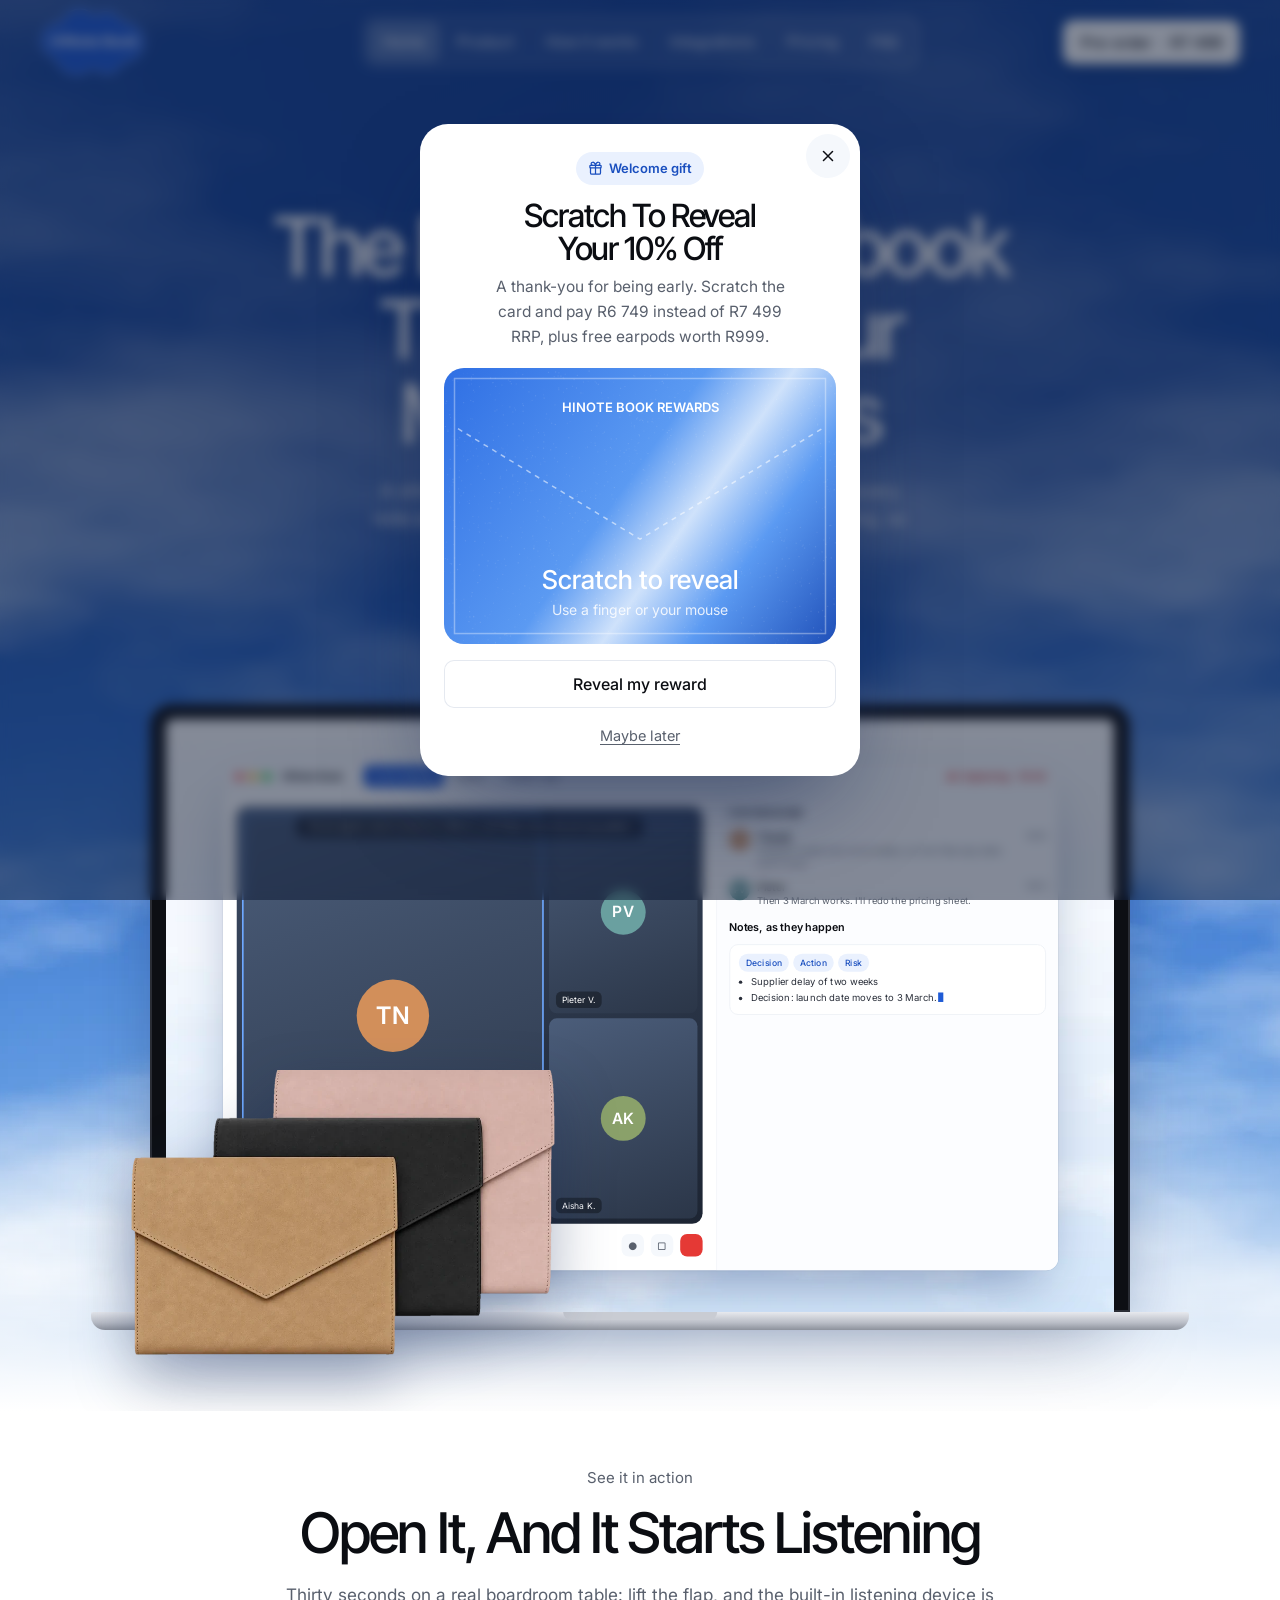
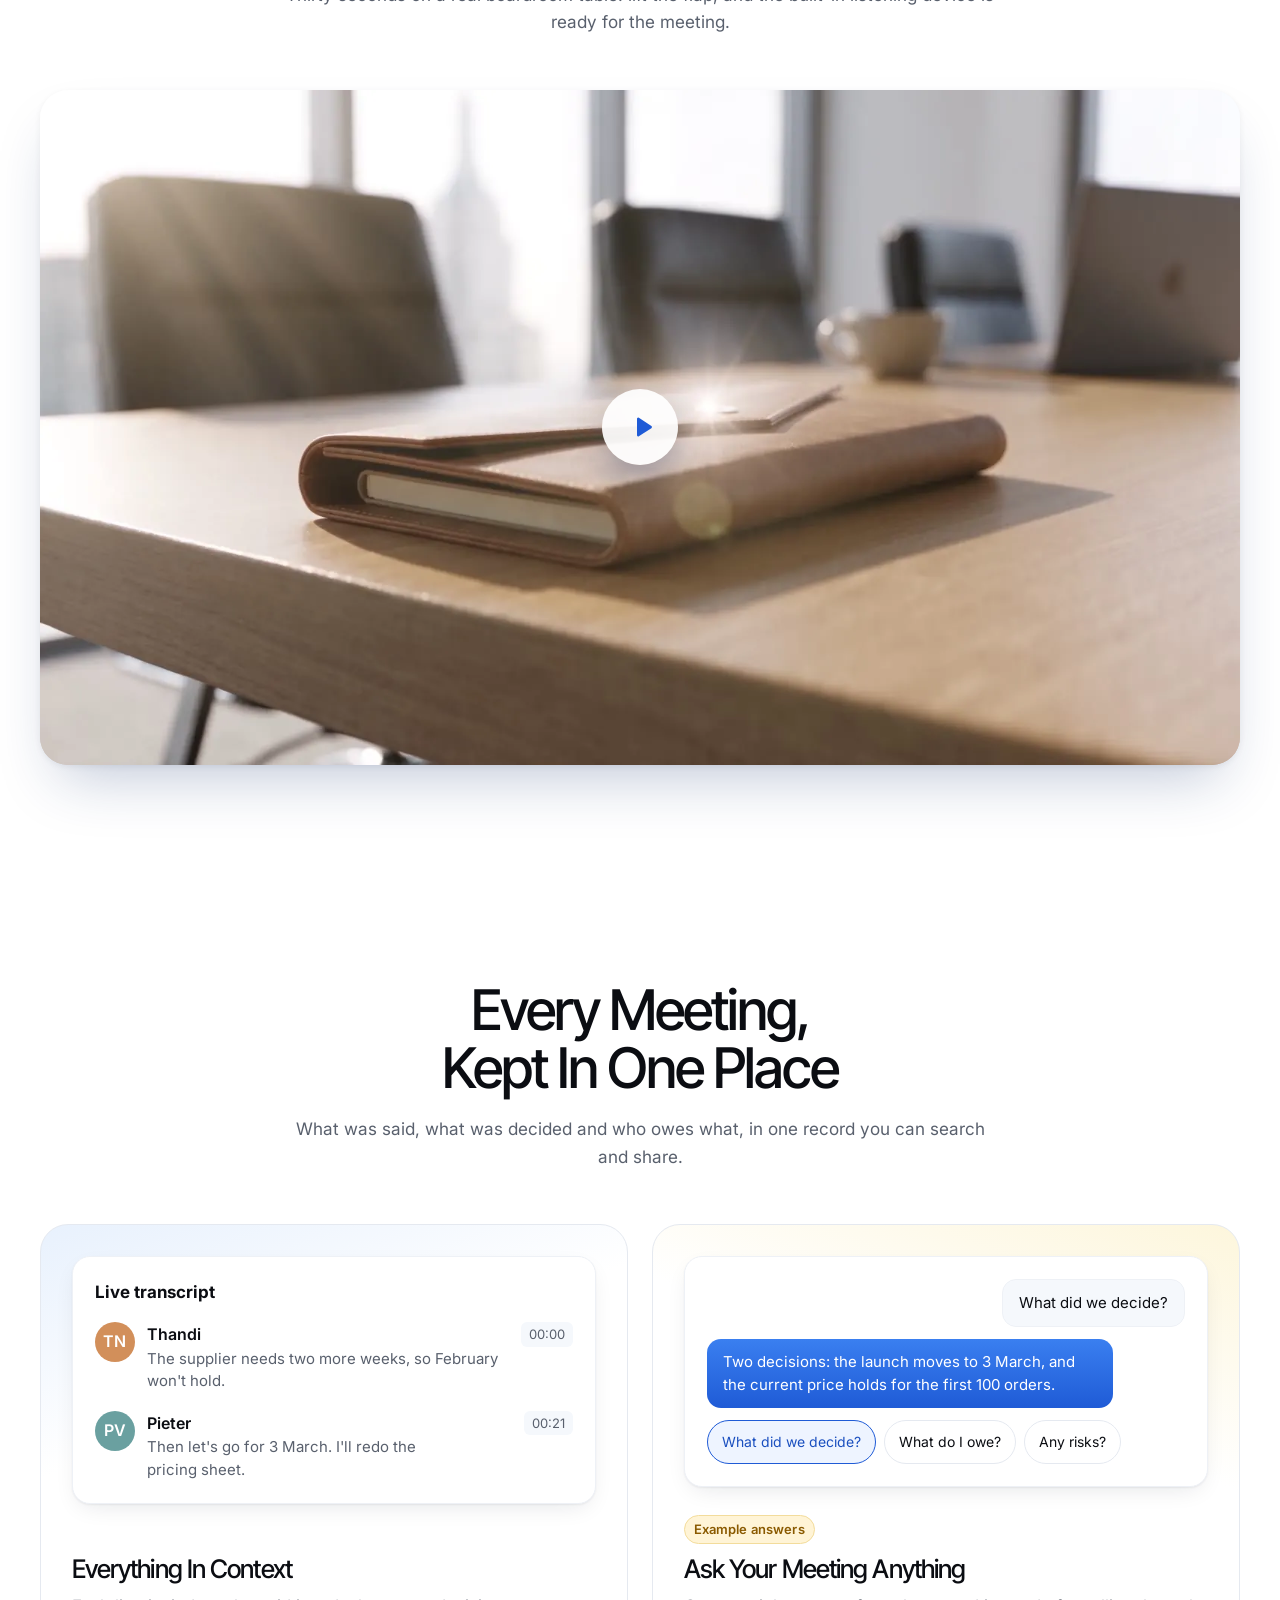
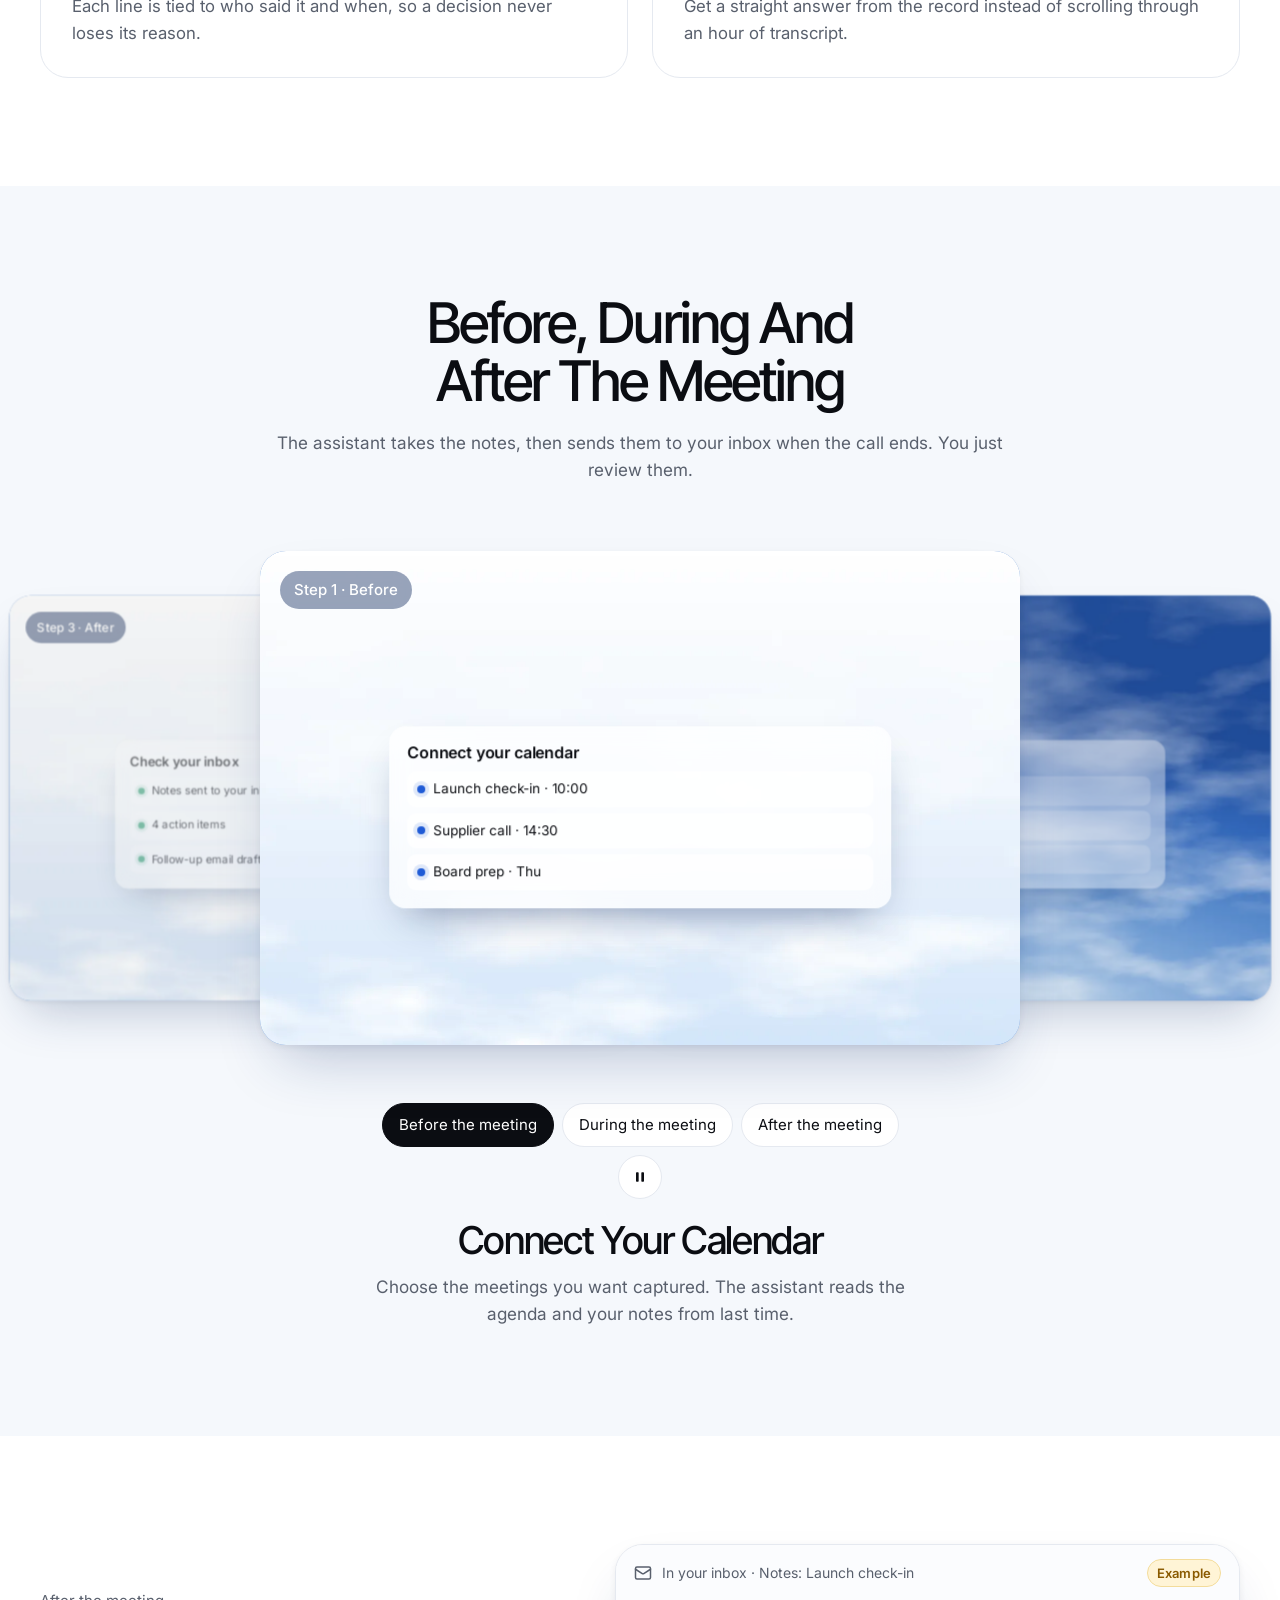
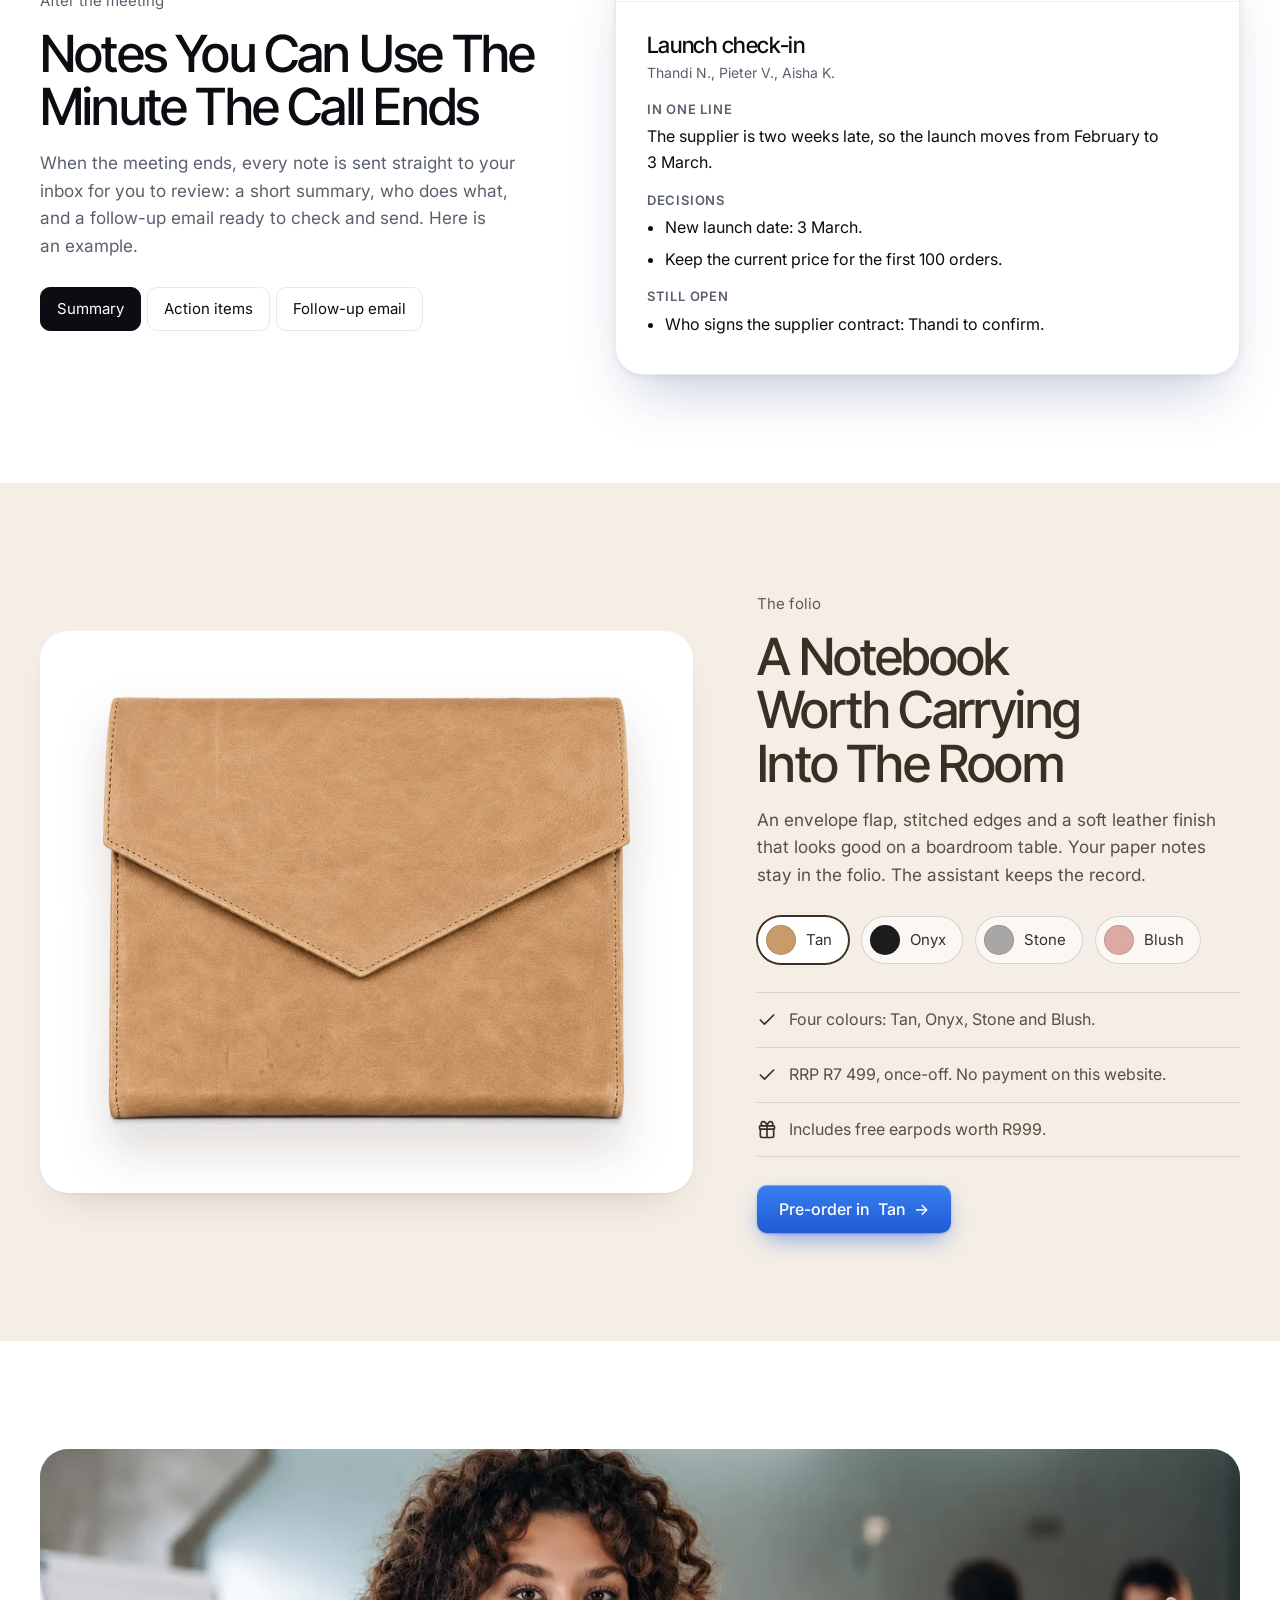
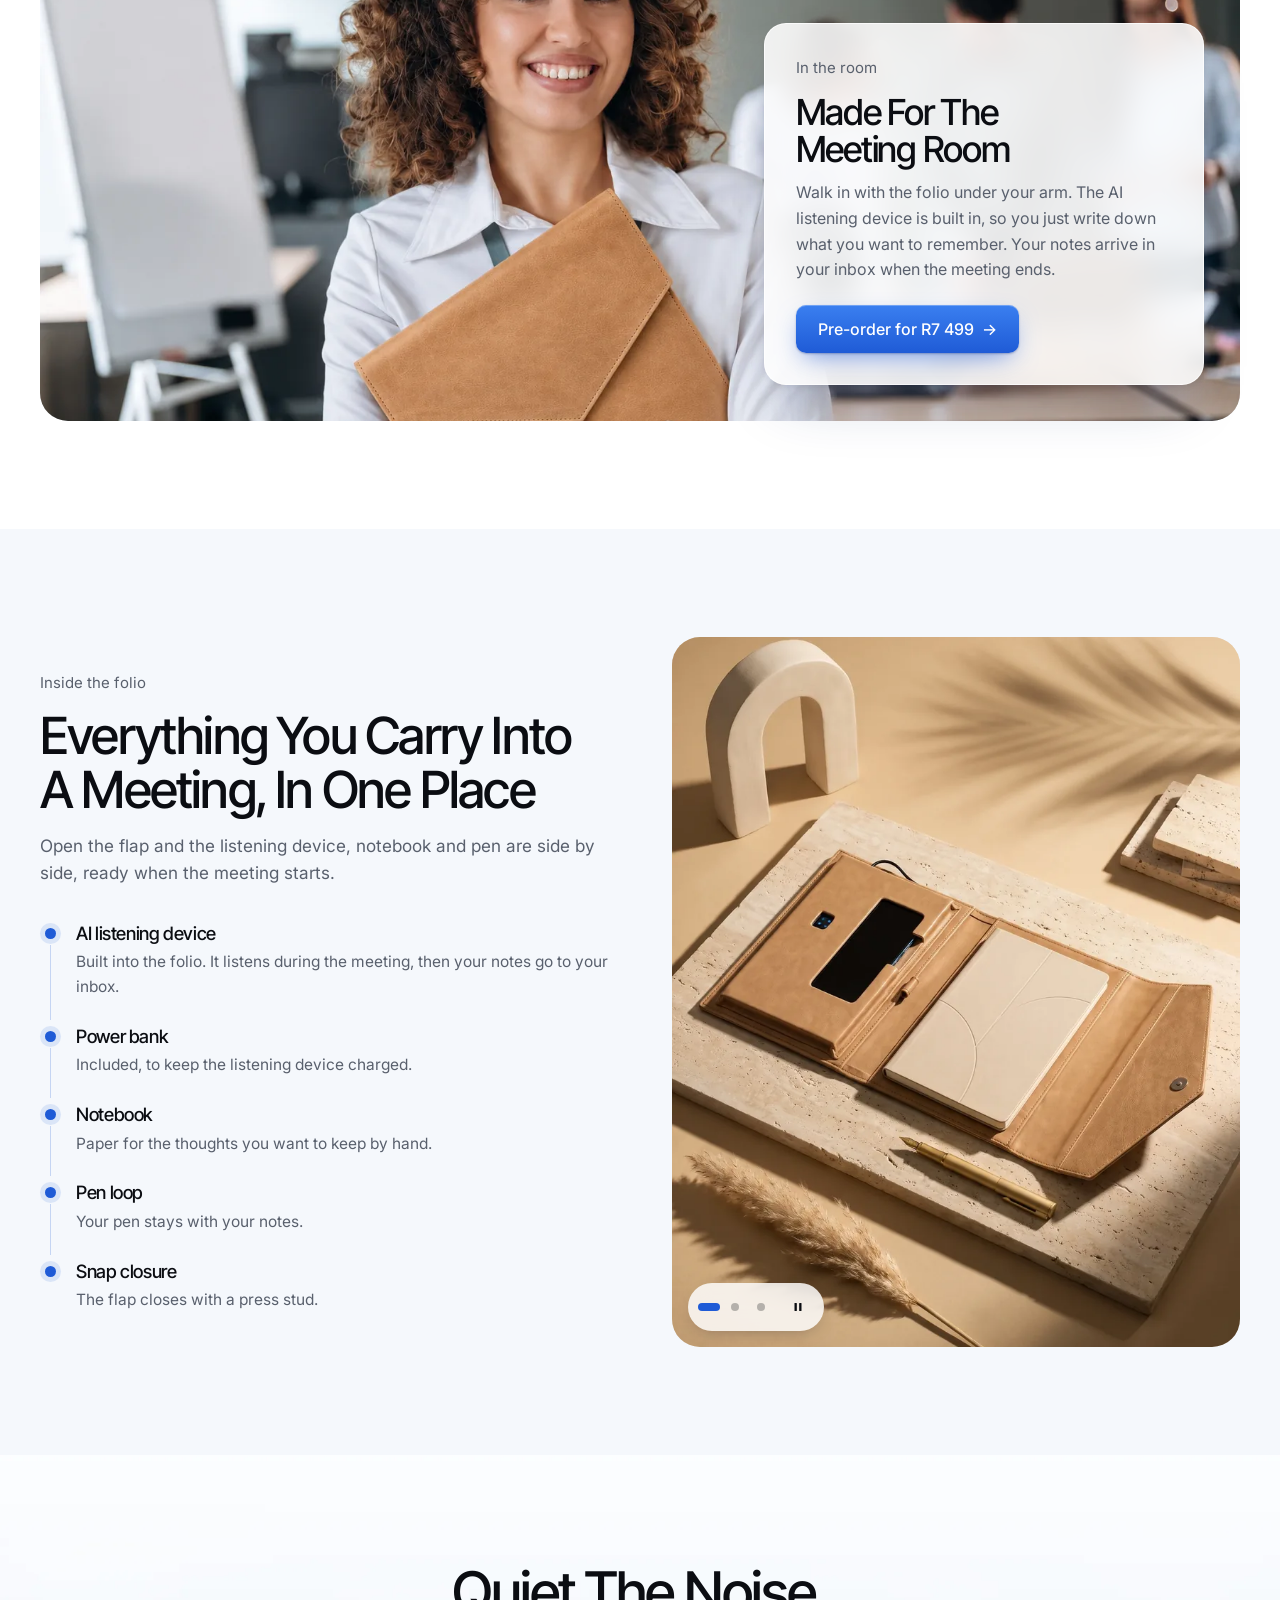
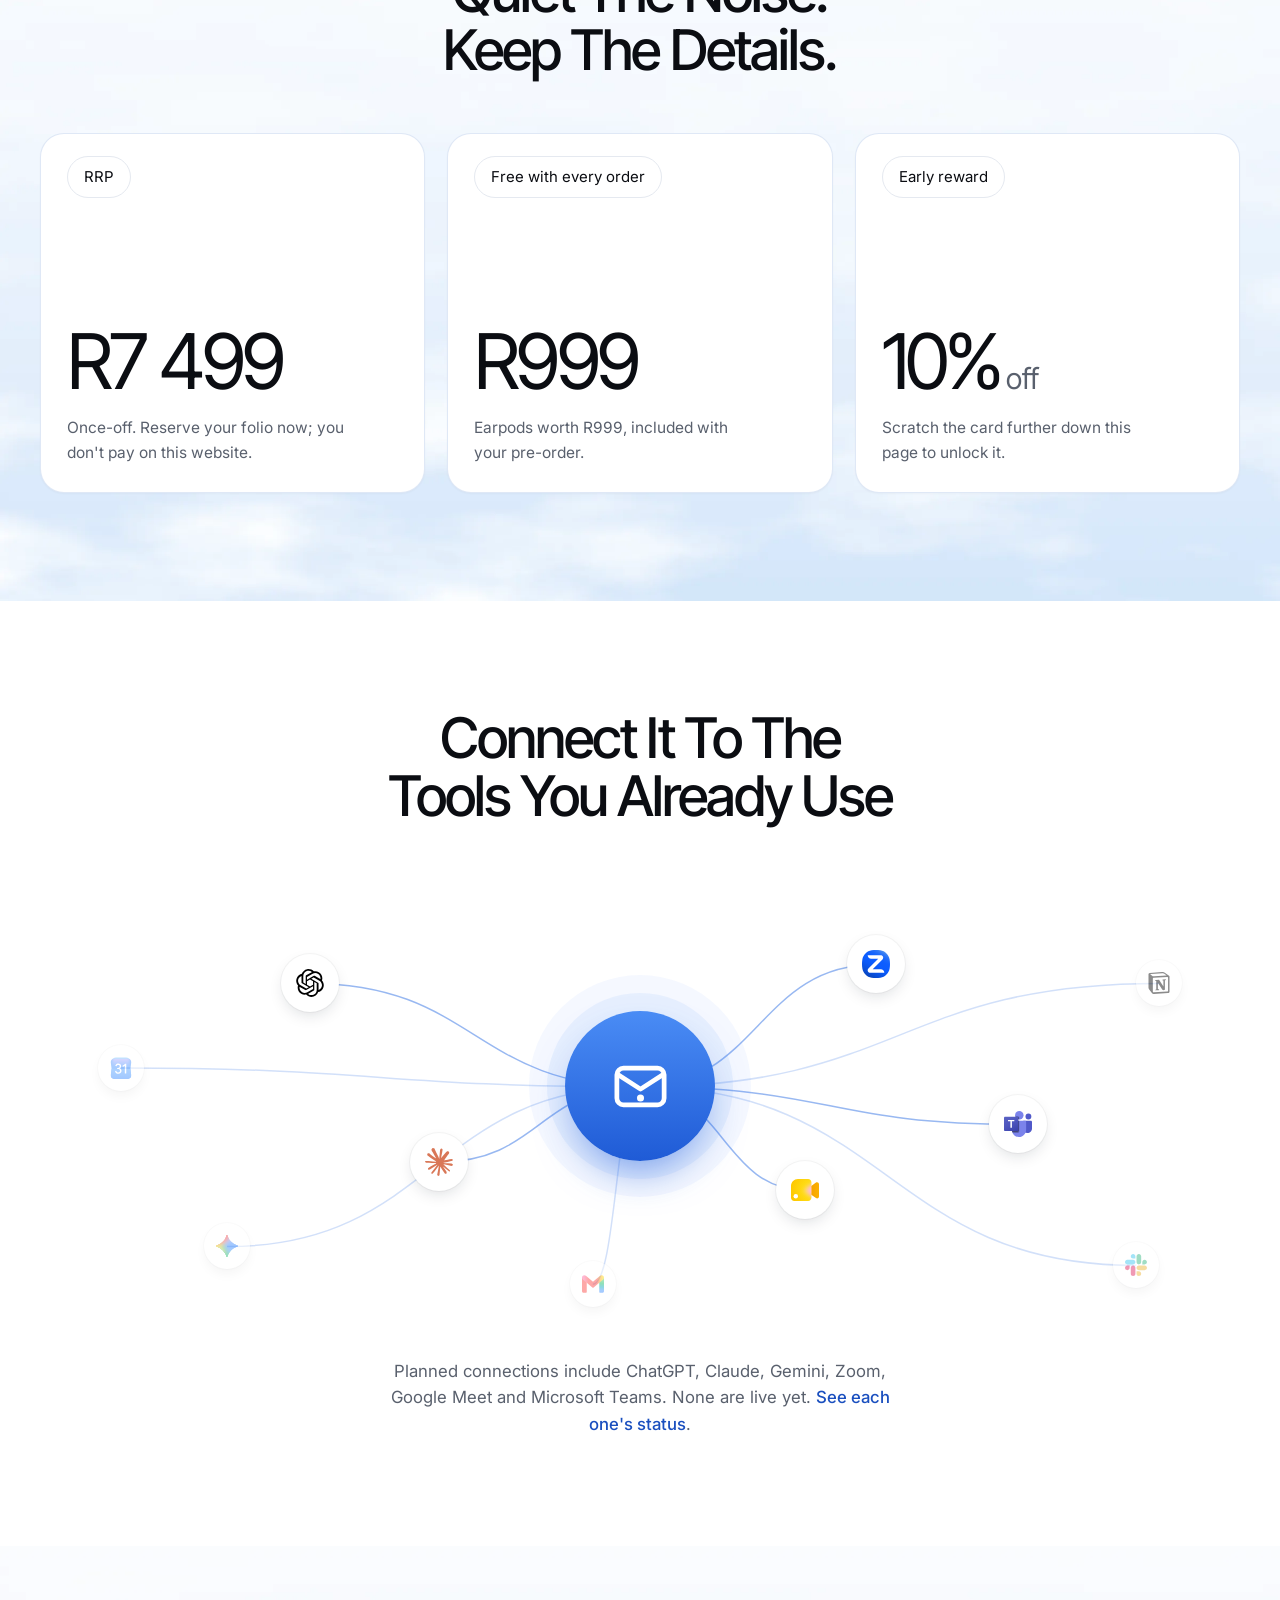
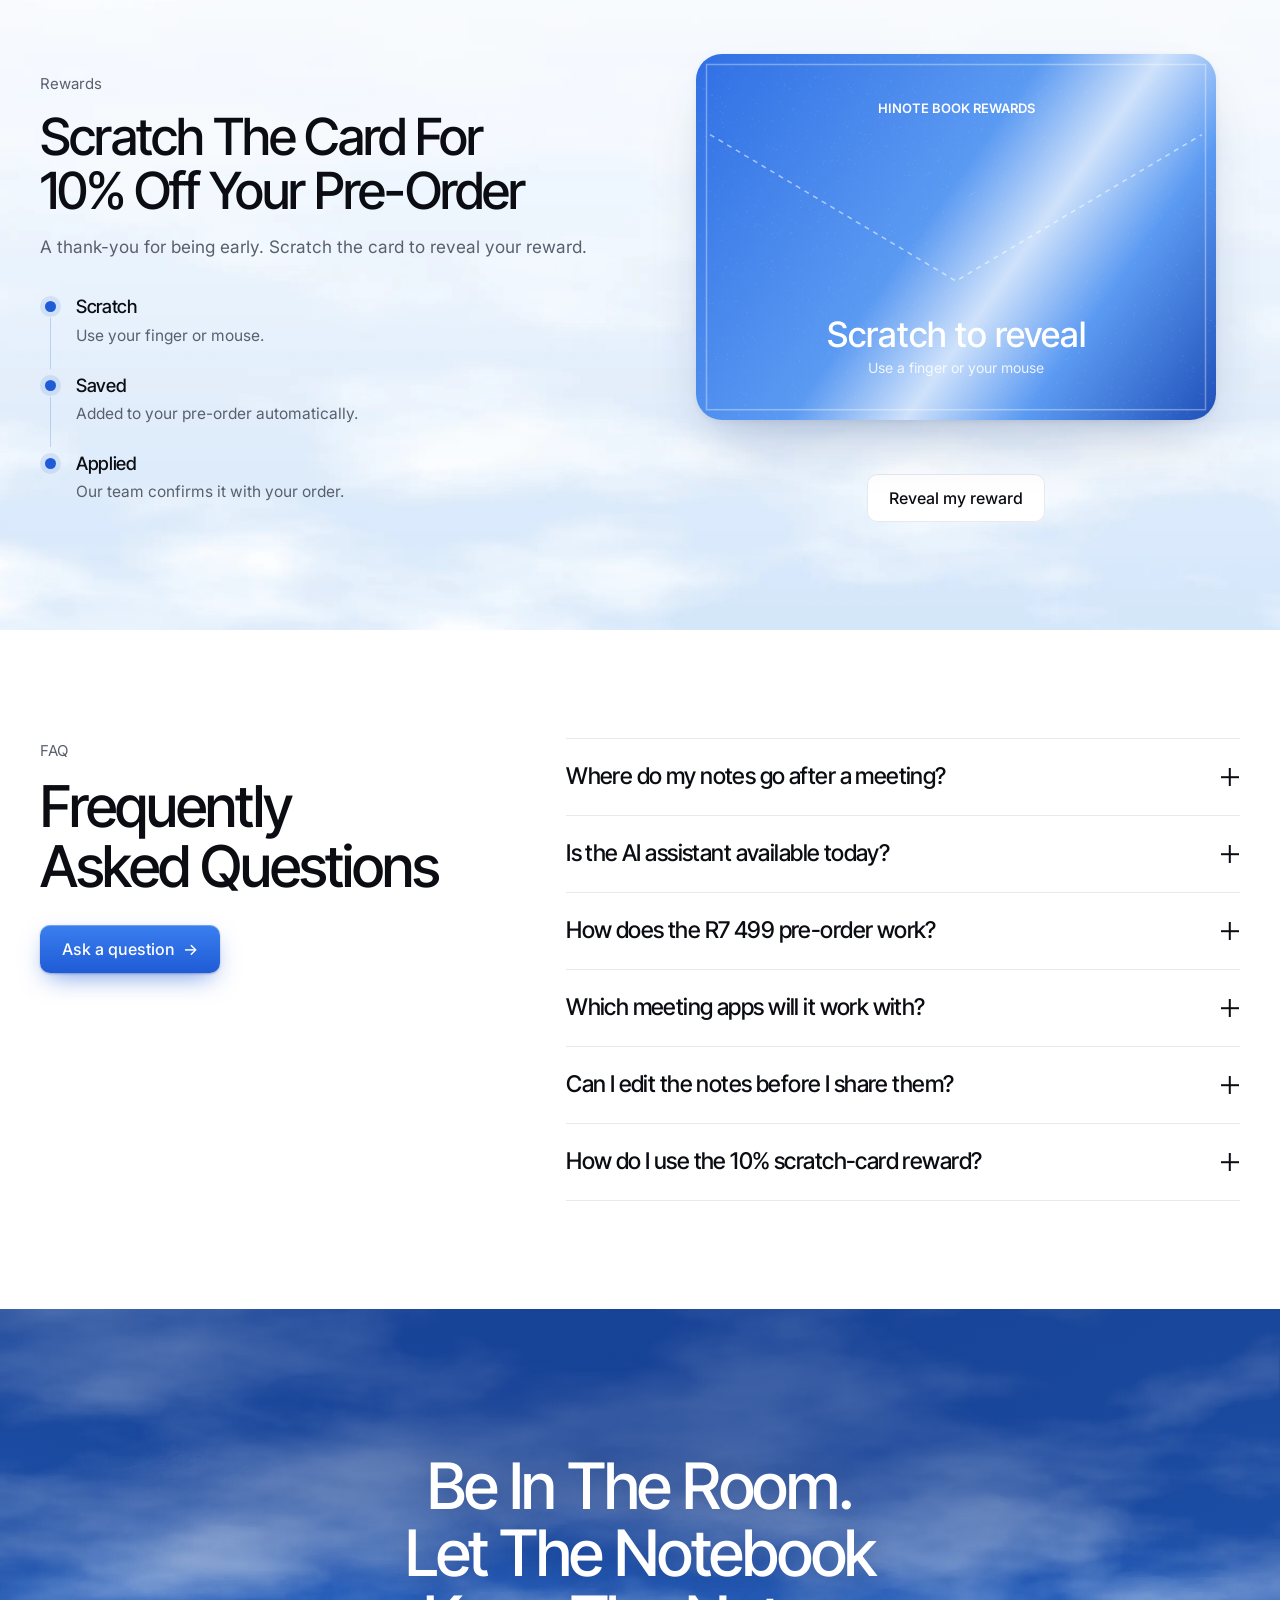
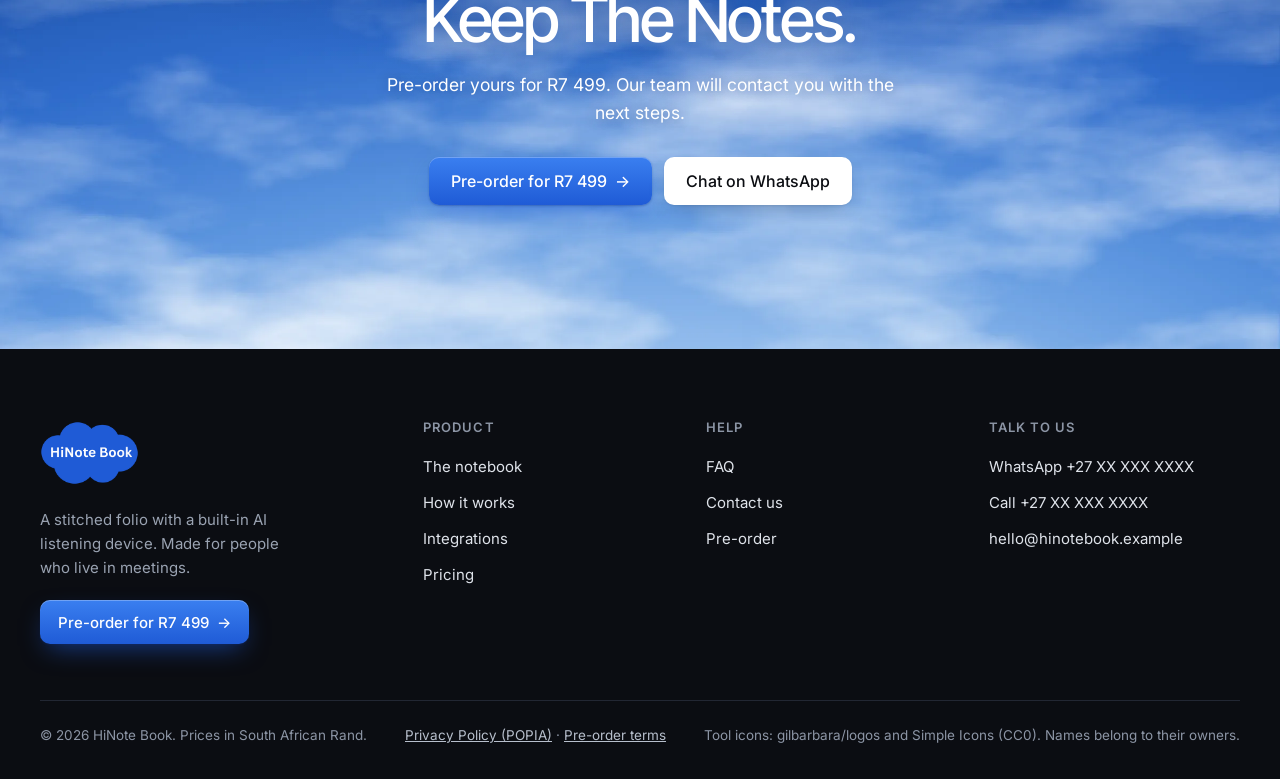
==== commit 6d2f76a3: "RRP R7 499, 10% maximum discount, free earpods worth R999 - Price shown as RRP R7 499 once-off; the " ====
--- a/index.html
+++ b/index.html
@@ -3,14 +3,14 @@
 <head>
 <meta charset="utf-8">
 <meta name="viewport" content="width=device-width, initial-scale=1">
-<title>HiNote Book — The leather notebook that keeps your meeting notes</title>
-<meta name="description" content="HiNote Book pairs a stitched leather folio with an AI meeting assistant that takes every note and sends it to your inbox after the meeting. Pre-order for R6 500.">
+<title>HiNote Book — Your In-person AI NoteTaker</title>
+<meta name="description" content="HiNote Book pairs a stitched leather folio with an AI meeting assistant that takes every note and sends it to your inbox after the meeting. Pre-order for R7 499.">
 <link rel="canonical" href="https://hi-notebook.vercel.app/">
 <meta name="theme-color" content="#1f5bd6">
 <meta property="og:type" content="website">
 <meta property="og:site_name" content="HiNote Book">
-<meta property="og:title" content="HiNote Book — The leather notebook that keeps your meeting notes">
-<meta property="og:description" content="HiNote Book pairs a stitched leather folio with an AI meeting assistant that takes every note and sends it to your inbox after the meeting. Pre-order for R6 500.">
+<meta property="og:title" content="HiNote Book — Your In-person AI NoteTaker">
+<meta property="og:description" content="HiNote Book pairs a stitched leather folio with an AI meeting assistant that takes every note and sends it to your inbox after the meeting. Pre-order for R7 499.">
 <meta property="og:url" content="https://hi-notebook.vercel.app/">
 <meta property="og:image" content="https://hi-notebook.vercel.app/og.jpg">
 <meta property="og:image:width" content="1200">
@@ -23,7 +23,7 @@
 <link rel="preconnect" href="https://fonts.gstatic.com" crossorigin>
 <link rel="stylesheet" href="https://fonts.googleapis.com/css2?family=Inter:wght@400;500;600&family=Inter+Tight:wght@500;600&display=swap">
 <link rel="stylesheet" href="assets/css/site.css">
-<script>window.SITE={"brand": "HiNote Book", "price": "R6\u00a0500", "priceReward": "R5\u00a0200", "reward": "20%", "whatsapp": "27XXXXXXXXX", "email": "hello@hinotebook.example"};</script>
+<script>window.SITE={"brand": "HiNote Book", "price": "R7\u00a0499", "priceReward": "R6\u00a0749", "reward": "10%", "gift": "free earpods worth R999", "whatsapp": "27XXXXXXXXX", "email": "hello@hinotebook.example"};</script>
 <script>/* Always open a page at the top (unless the link points to a spot on the page) */
 try{if("scrollRestoration" in history)history.scrollRestoration="manual";}catch(e){}
 (function(){function top(){if(!location.hash){document.documentElement.style.scrollBehavior="auto";window.scrollTo(0,0);document.documentElement.style.scrollBehavior="";}}
@@ -37,22 +37,22 @@
     <a class="brand" href="index.html" aria-label="HiNote Book home"><img class="brand-logo" src="assets/img/logo-outline.png" alt="HiNote Book" width="310" height="200"></a>
     <nav class="nav-pill" aria-label="Main"><a href="index.html" aria-current="page">Home</a><a href="product.html">Product</a><a href="how-it-works.html">How it works</a><a href="integrations.html">Integrations</a><a href="pricing.html">Pricing</a><a href="faq.html">FAQ</a></nav>
     <div class="head-actions">
-      <a class="btn btn-white btn-sm" href="pre-order.html">Pre-order<span class="long">&nbsp;· R6 500</span></a>
+      <a class="btn btn-white btn-sm" href="pre-order.html">Pre-order<span class="long">&nbsp;· R7 499</span></a>
       <button class="menu-btn" type="button" aria-expanded="false" aria-controls="mobile-menu" aria-label="Open menu"><span></span></button>
     </div>
   </div>
 </header>
 <div class="mobile-menu" id="mobile-menu">
   <nav aria-label="Mobile"><a class="m-link" href="index.html" aria-current="page">Home<span aria-hidden="true">→</span></a><a class="m-link" href="product.html">Product<span aria-hidden="true">→</span></a><a class="m-link" href="how-it-works.html">How it works<span aria-hidden="true">→</span></a><a class="m-link" href="integrations.html">Integrations<span aria-hidden="true">→</span></a><a class="m-link" href="pricing.html">Pricing<span aria-hidden="true">→</span></a><a class="m-link" href="faq.html">FAQ<span aria-hidden="true">→</span></a><a class="m-link" href="contact.html">Contact<span aria-hidden="true">→</span></a></nav>
-  <a class="btn btn-primary" href="pre-order.html">Pre-order for R6 500 <span class="arr" aria-hidden="true">→</span></a>
+  <a class="btn btn-primary" href="pre-order.html">Pre-order for R7 499 <span class="arr" aria-hidden="true">→</span></a>
   <p class="m-contact">Questions? <a class="link" href="https://wa.me/27XXXXXXXXX">WhatsApp us</a> or call <a class="link" href="tel:+27XXXXXXXXX">+27 XX XXX XXXX</a>.</p>
 </div>
 <main id="main">
 <section class="sky hero"><div class="wrap" data-enter>
-  <span class="hero-fact"><b>New</b>Pre-orders open · R6 500</span>
+  <span class="hero-fact"><b>New</b>Pre-orders open · RRP R7 499 · Free earpods</span>
   <h1>The leather notebook that takes your meeting notes</h1>
   <p class="lede">A stitched folio with a built-in AI listening device. It takes every note and sends them straight to your inbox after the meeting, so you can stay in the conversation.</p>
-  <div class="actions"><a class="btn btn-primary" href="pre-order.html">Pre-order for R6 500 <span class="arr" aria-hidden="true">→</span></a><a class="btn btn-white" href="how-it-works.html">See how it works</a></div>
+  <div class="actions"><a class="btn btn-primary" href="pre-order.html">Pre-order for R7 499 <span class="arr" aria-hidden="true">→</span></a><a class="btn btn-white" href="how-it-works.html">See how it works</a></div>
 </div>
 <div class="stage"><div class="laptop" role="img" aria-label="Example: the HiNote Book app showing a live meeting with its transcript and notes being written">
   <div class="lid"><div class="notch"></div><div class="screen"><div class="screen-fit">
@@ -190,7 +190,8 @@
     <div class="swatches" role="radiogroup" aria-label="Folio colour" data-swatches="show-img"><button class="swatch" type="button" role="radio" aria-checked="true" tabindex="0" data-name="Tan" data-alt="Tan leather folio with a stitched envelope flap" data-src="assets/img/folio-tan-1200.webp" data-srcset="assets/img/folio-tan-640.webp 640w, assets/img/folio-tan-1200.webp 1200w"><i style="background:#c99a6a"></i>Tan</button><button class="swatch" type="button" role="radio" aria-checked="false" tabindex="-1" data-name="Onyx" data-alt="Black leather folio with a stitched envelope flap" data-src="assets/img/folio-onyx-1200.webp" data-srcset="assets/img/folio-onyx-640.webp 640w, assets/img/folio-onyx-1200.webp 1200w"><i style="background:#1c1c1e"></i>Onyx</button><button class="swatch" type="button" role="radio" aria-checked="false" tabindex="-1" data-name="Stone" data-alt="Stone grey leather folio with a stitched envelope flap" data-src="assets/img/folio-stone-1200.webp" data-srcset="assets/img/folio-stone-640.webp 640w, assets/img/folio-stone-1200.webp 1200w"><i style="background:#a9a7a5"></i>Stone</button><button class="swatch" type="button" role="radio" aria-checked="false" tabindex="-1" data-name="Blush" data-alt="Blush pink leather folio with a stitched envelope flap" data-src="assets/img/folio-blush-1200.webp" data-srcset="assets/img/folio-blush-640.webp 640w, assets/img/folio-blush-1200.webp 1200w"><i style="background:#dcaaa3"></i>Blush</button></div>
     <ul class="points">
       <li><svg aria-hidden="true" focusable="false" xmlns="http://www.w3.org/2000/svg" viewBox="0 0 24 24" width="20" height="20" fill="none" stroke="currentColor" stroke-width="2" stroke-linecap="round" stroke-linejoin="round"><path fill="none" stroke="currentColor" stroke-linecap="round" stroke-linejoin="round" stroke-width="2" d="M20 6L9 17l-5-5"/></svg><span>Four colours: Tan, Onyx, Stone and Blush.</span></li>
-      <li><svg aria-hidden="true" focusable="false" xmlns="http://www.w3.org/2000/svg" viewBox="0 0 24 24" width="20" height="20" fill="none" stroke="currentColor" stroke-width="2" stroke-linecap="round" stroke-linejoin="round"><path fill="none" stroke="currentColor" stroke-linecap="round" stroke-linejoin="round" stroke-width="2" d="M20 6L9 17l-5-5"/></svg><span>Once-off pre-order price R6 500. No payment on this website.</span></li>
+      <li><svg aria-hidden="true" focusable="false" xmlns="http://www.w3.org/2000/svg" viewBox="0 0 24 24" width="20" height="20" fill="none" stroke="currentColor" stroke-width="2" stroke-linecap="round" stroke-linejoin="round"><path fill="none" stroke="currentColor" stroke-linecap="round" stroke-linejoin="round" stroke-width="2" d="M20 6L9 17l-5-5"/></svg><span>RRP R7 499, once-off. No payment on this website.</span></li>
+      <li><svg aria-hidden="true" focusable="false" xmlns="http://www.w3.org/2000/svg" viewBox="0 0 24 24" width="20" height="20" fill="none" stroke="currentColor" stroke-width="2" stroke-linecap="round" stroke-linejoin="round"><g fill="none" stroke="currentColor" stroke-linecap="round" stroke-linejoin="round" stroke-width="2"><path d="M12 7v14m8-10v8a2 2 0 0 1-2 2H6a2 2 0 0 1-2-2v-8m3.5-4a1 1 0 0 1 0-5A4.8 8 0 0 1 12 7a4.8 8 0 0 1 4.5-5a1 1 0 0 1 0 5"/><rect width="18" height="4" x="3" y="7" rx="1"/></g></svg><span>Includes free earpods worth R999.</span></li>
     </ul>
     <div class="actions"><a class="btn btn-primary" href="pre-order.html">Pre-order in <span data-colour-name>Tan</span> <span class="arr" aria-hidden="true">→</span></a></div>
   </div>
@@ -202,7 +203,7 @@
     <span class="eyebrow">In the room</span>
     <h2>Made for the meeting room</h2>
     <p>Walk in with the folio under your arm. The AI listening device is built in, so you just write down what you want to remember. Your notes arrive in your inbox when the meeting ends.</p>
-    <a class="btn btn-primary" href="pre-order.html">Pre-order for R6 500 <span class="arr" aria-hidden="true">→</span></a>
+    <a class="btn btn-primary" href="pre-order.html">Pre-order for R7 499 <span class="arr" aria-hidden="true">→</span></a>
   </div>
 </div></div></section>
 
@@ -219,9 +220,9 @@
 <section class="section ground-soft"><div class="wrap">
   <div class="s-head"><h2>Quiet the noise. Keep the details.</h2></div>
   <div class="facts">
-  <div class="fact"><span class="tag">Pre-order price</span><span class="big">R6 500</span><p>Once-off. Reserve your folio now; you don't pay on this website.</p></div>
-  <div class="fact"><span class="tag">Leather colours</span><span class="big">4</span><p>Tan, Onyx, Stone and Blush. Pick yours on the pre-order form.</p></div>
-  <div class="fact"><span class="tag">Early reward</span><span class="big">20%<small>off</small></span><p>Scratch the card further down this page to unlock it.</p></div>
+  <div class="fact"><span class="tag">RRP</span><span class="big">R7 499</span><p>Once-off. Reserve your folio now; you don't pay on this website.</p></div>
+  <div class="fact"><span class="tag">Free with every order</span><span class="big">R999</span><p>Earpods worth R999, included with your pre-order.</p></div>
+  <div class="fact"><span class="tag">Early reward</span><span class="big">10%<small>off</small></span><p>Scratch the card further down this page to unlock it.</p></div>
 </div>
 </div></section>
 
@@ -236,7 +237,7 @@
 <section class="section ground-soft" id="rewards"><div class="wrap"><div class="reward">
   <div>
     <span class="eyebrow">Rewards</span>
-    <h2>Scratch the card for 20% off your pre-order</h2>
+    <h2>Scratch the card for 10% off your pre-order</h2>
     <p class="lede">A thank-you for being early. Scratch the card to reveal your reward.</p>
     <ul class="reward-steps">
       <li><b>Scratch</b><span>Use your finger or mouse.</span></li>
@@ -249,15 +250,15 @@
     <div class="scratch" data-scratch>
       <div class="scratch-under" aria-hidden="true">
         <span class="k">Your reward</span>
-        <span class="v">20<small>% off</small></span>
-        <span class="s">You pay R5 200 instead of R6 500</span>
+        <span class="v">10<small>% off</small></span>
+        <span class="s">You pay R6 749 instead of R7 499 RRP</span>
       </div>
       <canvas aria-label="Scratch card. Scratch to reveal your reward, or use the Reveal button below." role="img"></canvas>
       <div class="confetti" aria-hidden="true"></div>
     </div>
     <div class="scratch-tools">
       <button class="btn btn-ghost before" type="button" data-reveal>Reveal my reward</button>
-      <a class="btn btn-primary reward-won" href="pre-order.html">Claim 20% with my pre-order <span class="arr" aria-hidden="true">→</span></a>
+      <a class="btn btn-primary reward-won" href="pre-order.html">Claim 10% with my pre-order <span class="arr" aria-hidden="true">→</span></a>
     </div>
     </div>
   </div>
@@ -265,16 +266,16 @@
 
 <section class="section"><div class="wrap"><div class="faq"><div><span class="eyebrow">FAQ</span><h2>Frequently asked questions</h2><a class="btn btn-primary" href="contact.html">Ask a question <span class="arr" aria-hidden="true">→</span></a></div><div class="acc"><div class="acc-item"><h3><button class="acc-btn" type="button" aria-expanded="false" aria-controls="hf-0" id="hf-b0">Where do my notes go after a meeting?<span class="pm" aria-hidden="true"></span></button></h3>
 <div class="acc-panel" id="hf-0" role="region" aria-labelledby="hf-b0" aria-hidden="true"><div><p>Straight to your email inbox. When the meeting ends, the assistant sends you the summary, action items and a draft follow-up email to review before you share anything.</p></div></div></div><div class="acc-item"><h3><button class="acc-btn" type="button" aria-expanded="false" aria-controls="hf-1" id="hf-b1">Is the AI assistant available today?<span class="pm" aria-hidden="true"></span></button></h3>
-<div class="acc-panel" id="hf-1" role="region" aria-labelledby="hf-b1" aria-hidden="true"><div><p>Not yet. Pre-orders are open now. When our team contacts you about your pre-order, they will share the timing for the folio and for assistant access.</p></div></div></div><div class="acc-item"><h3><button class="acc-btn" type="button" aria-expanded="false" aria-controls="hf-2" id="hf-b2">How does the R6 500 pre-order work?<span class="pm" aria-hidden="true"></span></button></h3>
-<div class="acc-panel" id="hf-2" role="region" aria-labelledby="hf-b2" aria-hidden="true"><div><p>It is a once-off price of R6 500. Fill in the short pre-order form and send it. You don&#x27;t pay anything on this website. Our team will contact you to confirm your colour, delivery and payment.</p></div></div></div><div class="acc-item"><h3><button class="acc-btn" type="button" aria-expanded="false" aria-controls="hf-3" id="hf-b3">Which meeting apps will it work with?<span class="pm" aria-hidden="true"></span></button></h3>
+<div class="acc-panel" id="hf-1" role="region" aria-labelledby="hf-b1" aria-hidden="true"><div><p>Not yet. Pre-orders are open now. When our team contacts you about your pre-order, they will share the timing for the folio and for assistant access.</p></div></div></div><div class="acc-item"><h3><button class="acc-btn" type="button" aria-expanded="false" aria-controls="hf-2" id="hf-b2">How does the R7 499 pre-order work?<span class="pm" aria-hidden="true"></span></button></h3>
+<div class="acc-panel" id="hf-2" role="region" aria-labelledby="hf-b2" aria-hidden="true"><div><p>R7 499 is the recommended retail price (RRP), paid once-off, and it includes free earpods worth R999. Fill in the short pre-order form and send it. You don&#x27;t pay anything on this website. Our team will contact you to confirm your colour, delivery and payment.</p></div></div></div><div class="acc-item"><h3><button class="acc-btn" type="button" aria-expanded="false" aria-controls="hf-3" id="hf-b3">Which meeting apps will it work with?<span class="pm" aria-hidden="true"></span></button></h3>
 <div class="acc-panel" id="hf-3" role="region" aria-labelledby="hf-b3" aria-hidden="true"><div><p>Zoom, Google Meet and Microsoft Teams are planned first. The integrations page shows each one&#x27;s status, and nothing is marked live until it works.</p></div></div></div><div class="acc-item"><h3><button class="acc-btn" type="button" aria-expanded="false" aria-controls="hf-4" id="hf-b4">Can I edit the notes before I share them?<span class="pm" aria-hidden="true"></span></button></h3>
-<div class="acc-panel" id="hf-4" role="region" aria-labelledby="hf-b4" aria-hidden="true"><div><p>Yes, that is the plan. Summaries, action items and the follow-up email are drafts you check and change before anything goes out.</p></div></div></div><div class="acc-item"><h3><button class="acc-btn" type="button" aria-expanded="false" aria-controls="hf-5" id="hf-b5">How do I use the 20% scratch-card reward?<span class="pm" aria-hidden="true"></span></button></h3>
-<div class="acc-panel" id="hf-5" role="region" aria-labelledby="hf-b5" aria-hidden="true"><div><p>Scratch the card on the homepage. The reward is saved on your device and applied to your pre-order automatically, so you pay R5 200 instead of R6 500.</p></div></div></div></div></div></div></section>
+<div class="acc-panel" id="hf-4" role="region" aria-labelledby="hf-b4" aria-hidden="true"><div><p>Yes, that is the plan. Summaries, action items and the follow-up email are drafts you check and change before anything goes out.</p></div></div></div><div class="acc-item"><h3><button class="acc-btn" type="button" aria-expanded="false" aria-controls="hf-5" id="hf-b5">How do I use the 10% scratch-card reward?<span class="pm" aria-hidden="true"></span></button></h3>
+<div class="acc-panel" id="hf-5" role="region" aria-labelledby="hf-b5" aria-hidden="true"><div><p>Scratch the card on the homepage. The reward is saved on your device and applied to your pre-order automatically, so you pay R6 749 instead of R7 499.</p></div></div></div></div></div></div></section>
 
 <section class="sky close"><div class="wrap">
   <h2>Be in the room. Let the notebook keep the notes.</h2>
-  <p>Pre-order yours for R6 500. Our team will contact you with the next steps.</p>
-  <div class="actions"><a class="btn btn-primary" href="pre-order.html">Pre-order for R6 500 <span class="arr" aria-hidden="true">→</span></a>
+  <p>Pre-order yours for R7 499. Our team will contact you with the next steps.</p>
+  <div class="actions"><a class="btn btn-primary" href="pre-order.html">Pre-order for R7 499 <span class="arr" aria-hidden="true">→</span></a>
   <a class="btn btn-white" href="https://wa.me/27XXXXXXXXX">Chat on WhatsApp</a></div>
 </div></section>
 </main>
@@ -283,21 +284,21 @@
   <div class="promo-card" role="dialog" aria-modal="true" aria-labelledby="promo-title" aria-describedby="promo-desc">
     <button class="promo-x" type="button" aria-label="Close" data-promo-close><svg aria-hidden="true" focusable="false" xmlns="http://www.w3.org/2000/svg" viewBox="0 0 24 24" width="20" height="20" fill="none" stroke="currentColor" stroke-width="2" stroke-linecap="round" stroke-linejoin="round"><path fill="none" stroke="currentColor" stroke-linecap="round" stroke-linejoin="round" stroke-width="2" d="M18 6L6 18M6 6l12 12"/></svg></button>
     <span class="promo-tag"><svg aria-hidden="true" focusable="false" xmlns="http://www.w3.org/2000/svg" viewBox="0 0 24 24" width="20" height="20" fill="none" stroke="currentColor" stroke-width="2" stroke-linecap="round" stroke-linejoin="round"><g fill="none" stroke="currentColor" stroke-linecap="round" stroke-linejoin="round" stroke-width="2"><path d="M12 7v14m8-10v8a2 2 0 0 1-2 2H6a2 2 0 0 1-2-2v-8m3.5-4a1 1 0 0 1 0-5A4.8 8 0 0 1 12 7a4.8 8 0 0 1 4.5-5a1 1 0 0 1 0 5"/><rect width="18" height="4" x="3" y="7" rx="1"/></g></svg>Welcome gift</span>
-    <h2 id="promo-title">Scratch to reveal your 20% off</h2>
-    <p id="promo-desc">A thank-you for being early. Scratch the card and pay R5 200 instead of R6 500.</p>
+    <h2 id="promo-title">Scratch to reveal your 10% off</h2>
+    <p id="promo-desc">A thank-you for being early. Scratch the card and pay R6 749 instead of R7 499 RRP, plus free earpods worth R999.</p>
     <div data-scratch-group>
     <div class="scratch" data-scratch>
       <div class="scratch-under" aria-hidden="true">
         <span class="k">Your reward</span>
-        <span class="v">20<small>% off</small></span>
-        <span class="s">You pay R5 200 instead of R6 500</span>
+        <span class="v">10<small>% off</small></span>
+        <span class="s">You pay R6 749 instead of R7 499 RRP</span>
       </div>
       <canvas aria-label="Scratch card. Scratch to reveal your reward, or use the Reveal button below." role="img"></canvas>
       <div class="confetti" aria-hidden="true"></div>
     </div>
     <div class="scratch-tools">
       <button class="btn btn-ghost before" type="button" data-reveal>Reveal my reward</button>
-      <a class="btn btn-primary reward-won" href="pre-order.html">Claim 20% with my pre-order <span class="arr" aria-hidden="true">→</span></a>
+      <a class="btn btn-primary reward-won" href="pre-order.html">Claim 10% with my pre-order <span class="arr" aria-hidden="true">→</span></a>
     </div>
     </div>
     <button class="promo-later" type="button" data-promo-close>Maybe later</button>
@@ -309,7 +310,7 @@
       <div>
         <a class="brand" href="index.html" aria-label="HiNote Book home"><img class="brand-logo" src="assets/img/logo.png" alt="HiNote Book" width="310" height="200"></a>
         <p>A stitched folio with a built-in AI listening device. Made for people who live in meetings.</p>
-        <a class="btn btn-primary btn-sm f-cta" href="pre-order.html">Pre-order for R6 500 <span class="arr" aria-hidden="true">→</span></a>
+        <a class="btn btn-primary btn-sm f-cta" href="pre-order.html">Pre-order for R7 499 <span class="arr" aria-hidden="true">→</span></a>
       </div>
       <div class="f-col"><h2>Product</h2><ul>
         <li><a href="product.html">The notebook</a></li>
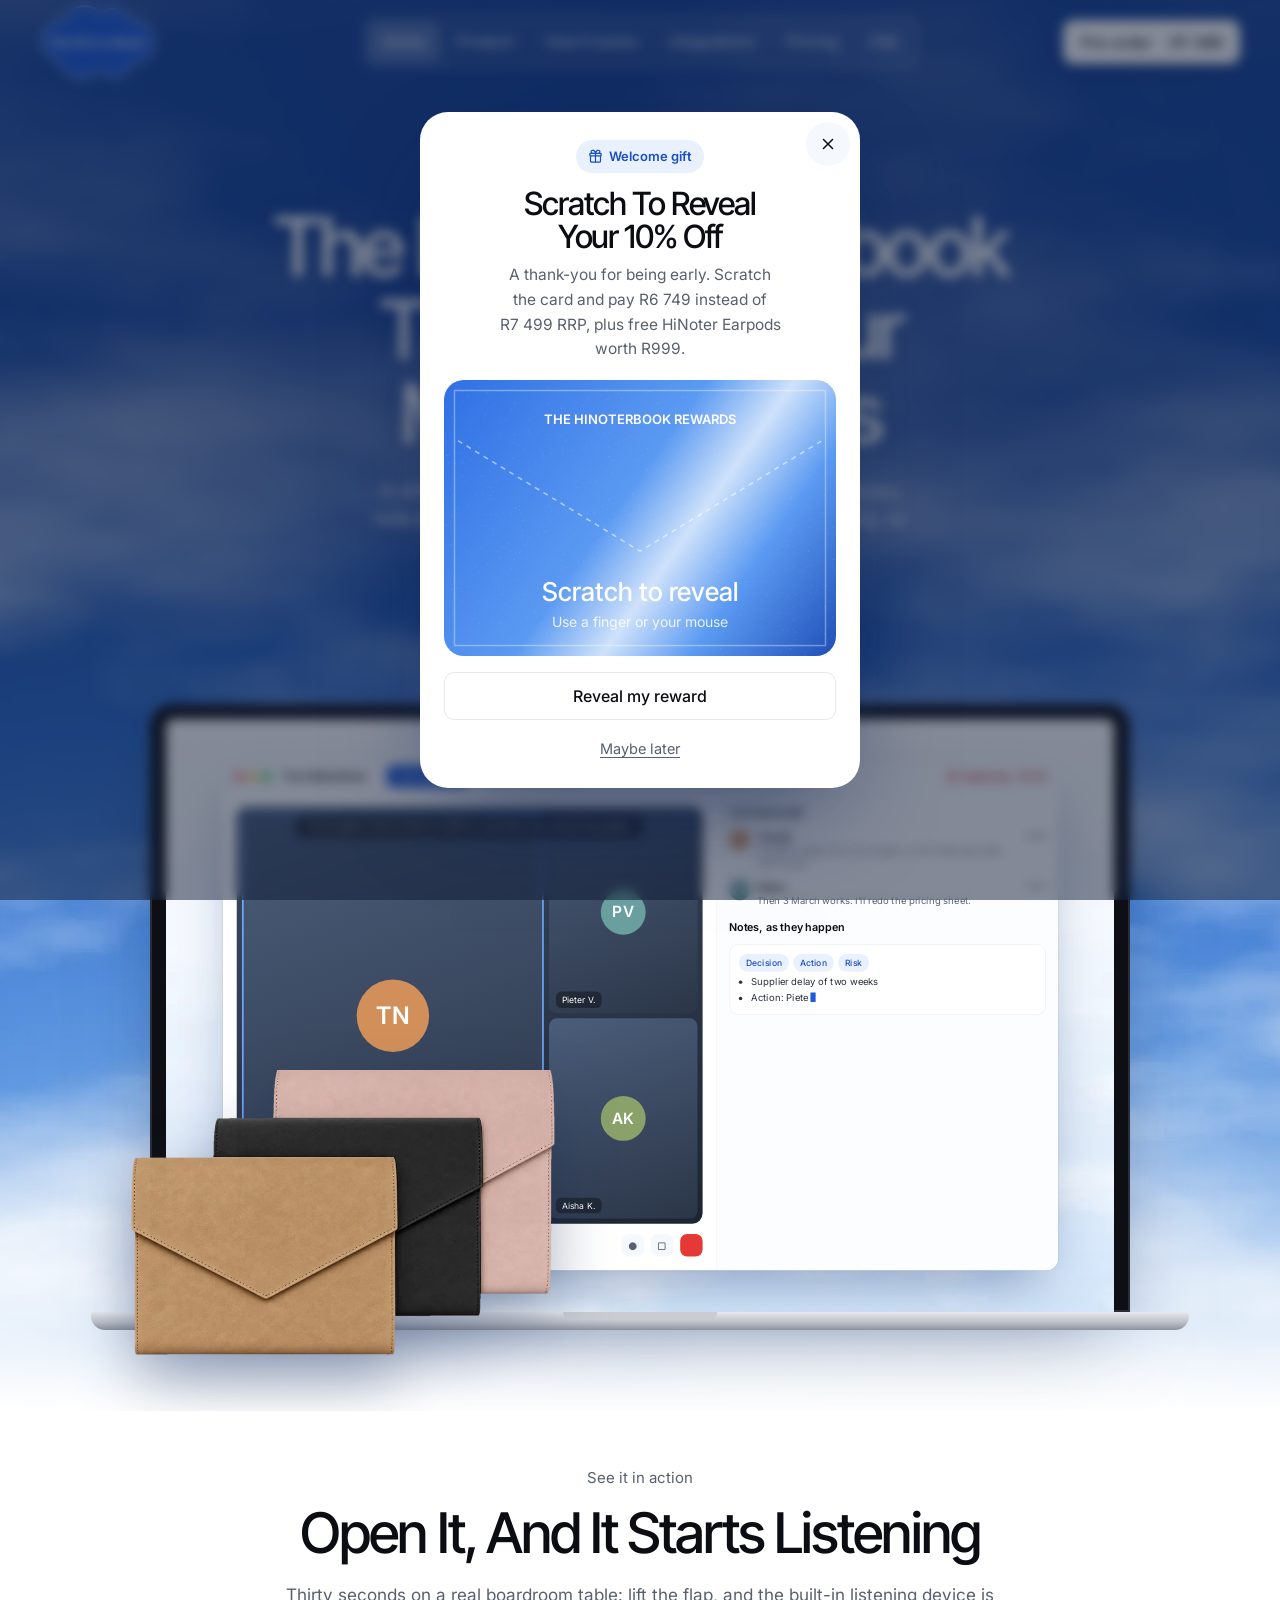
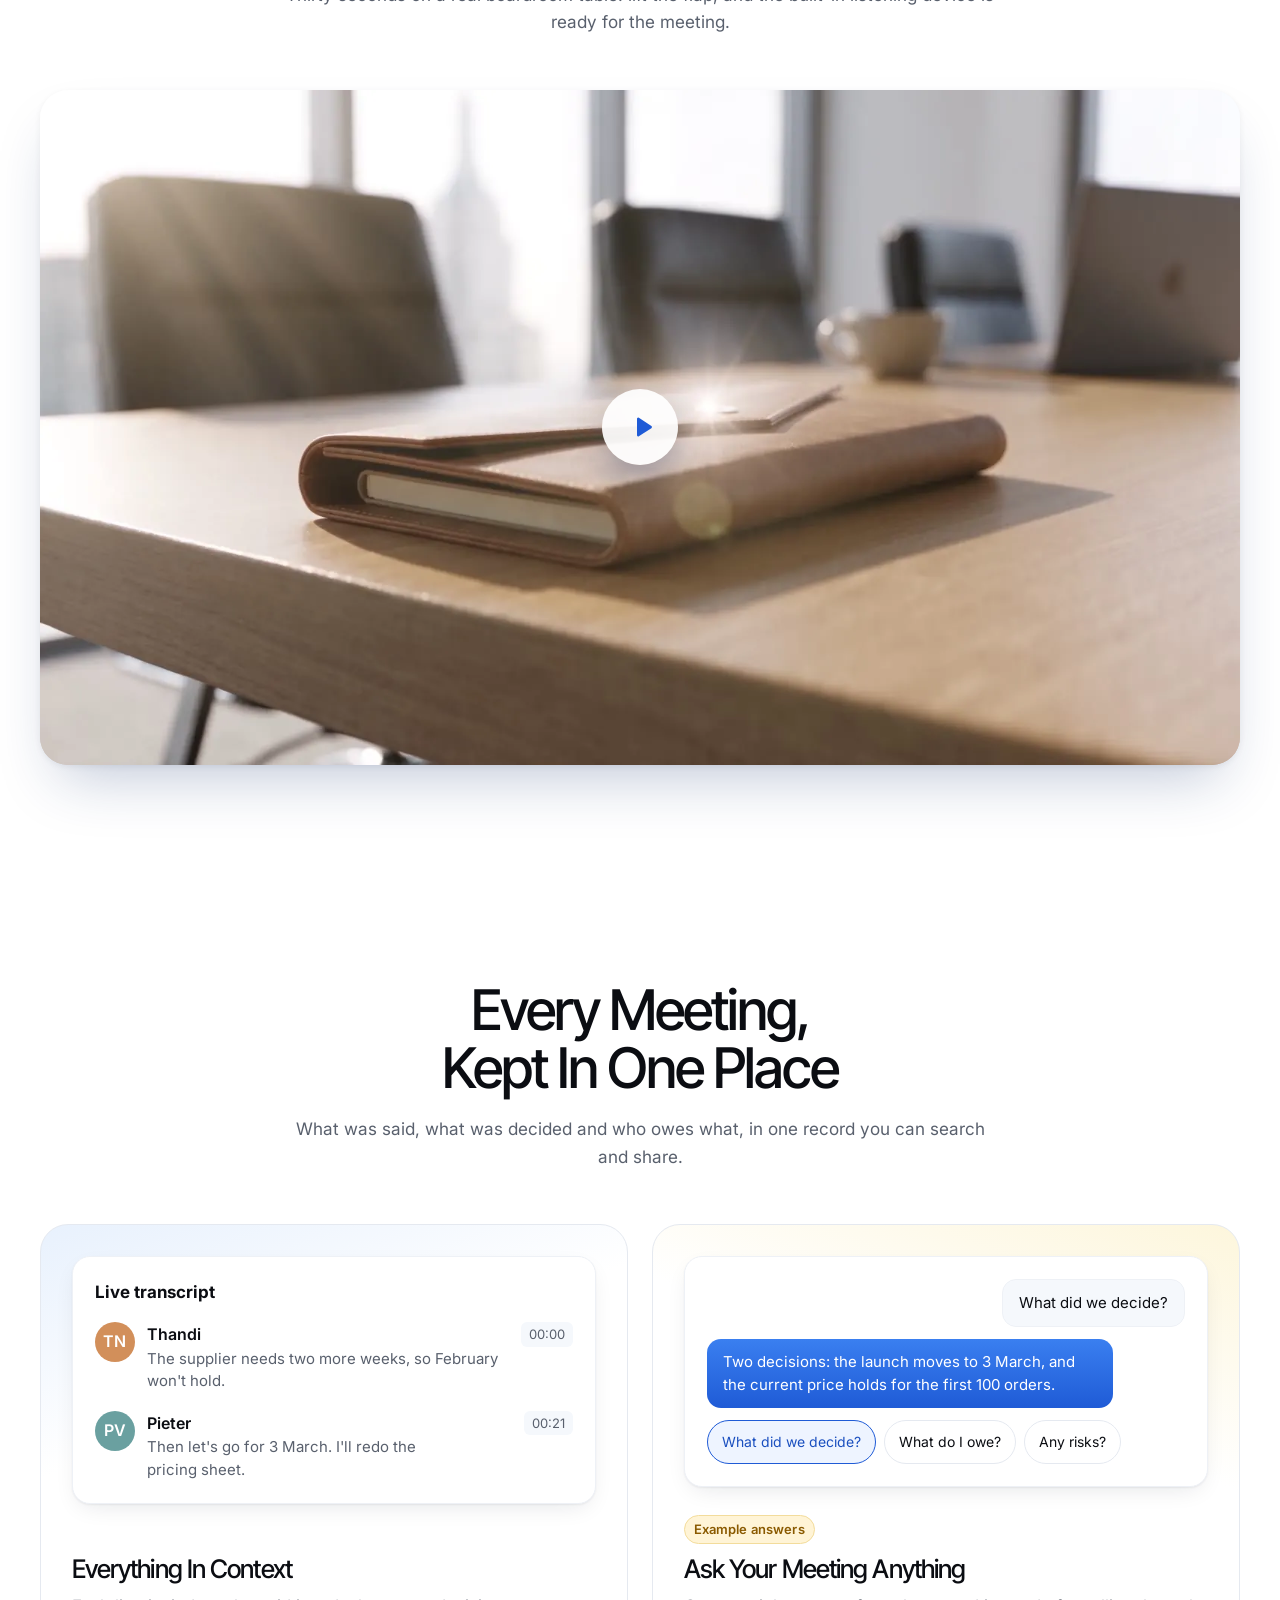
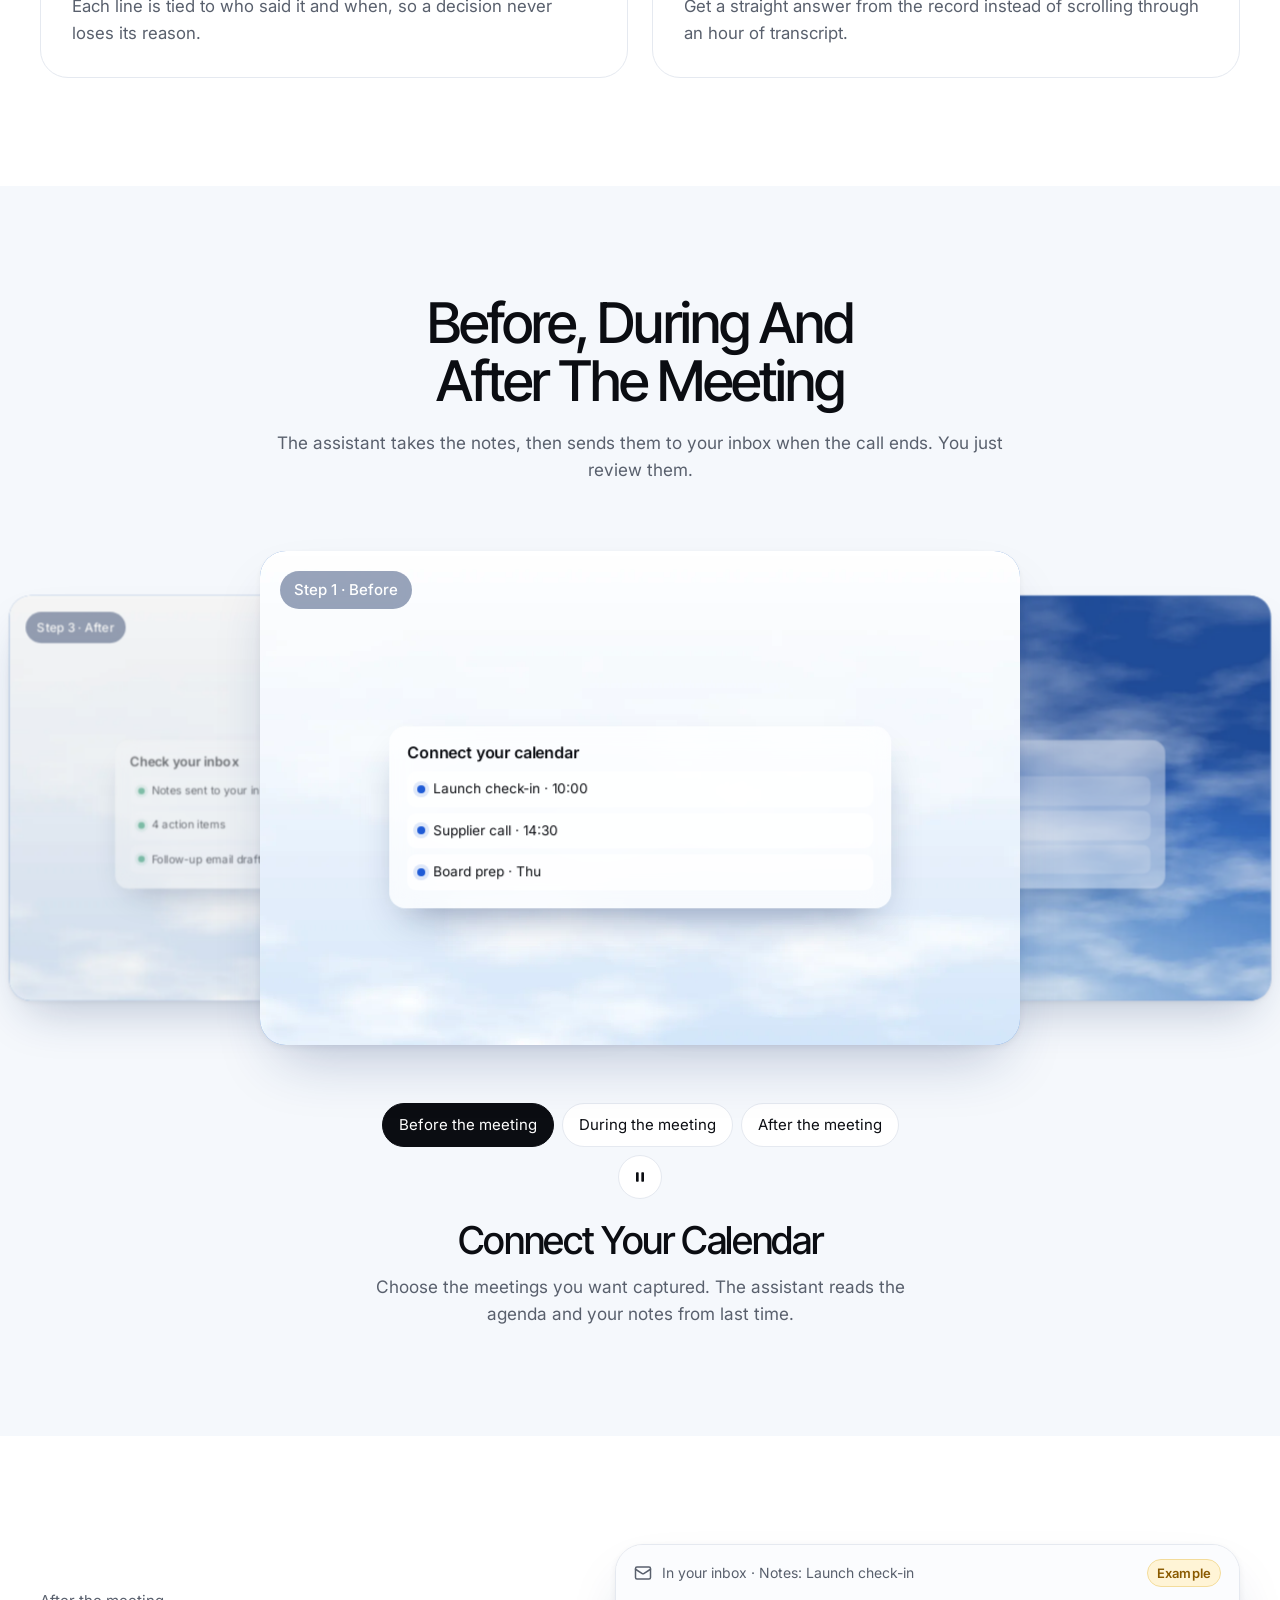
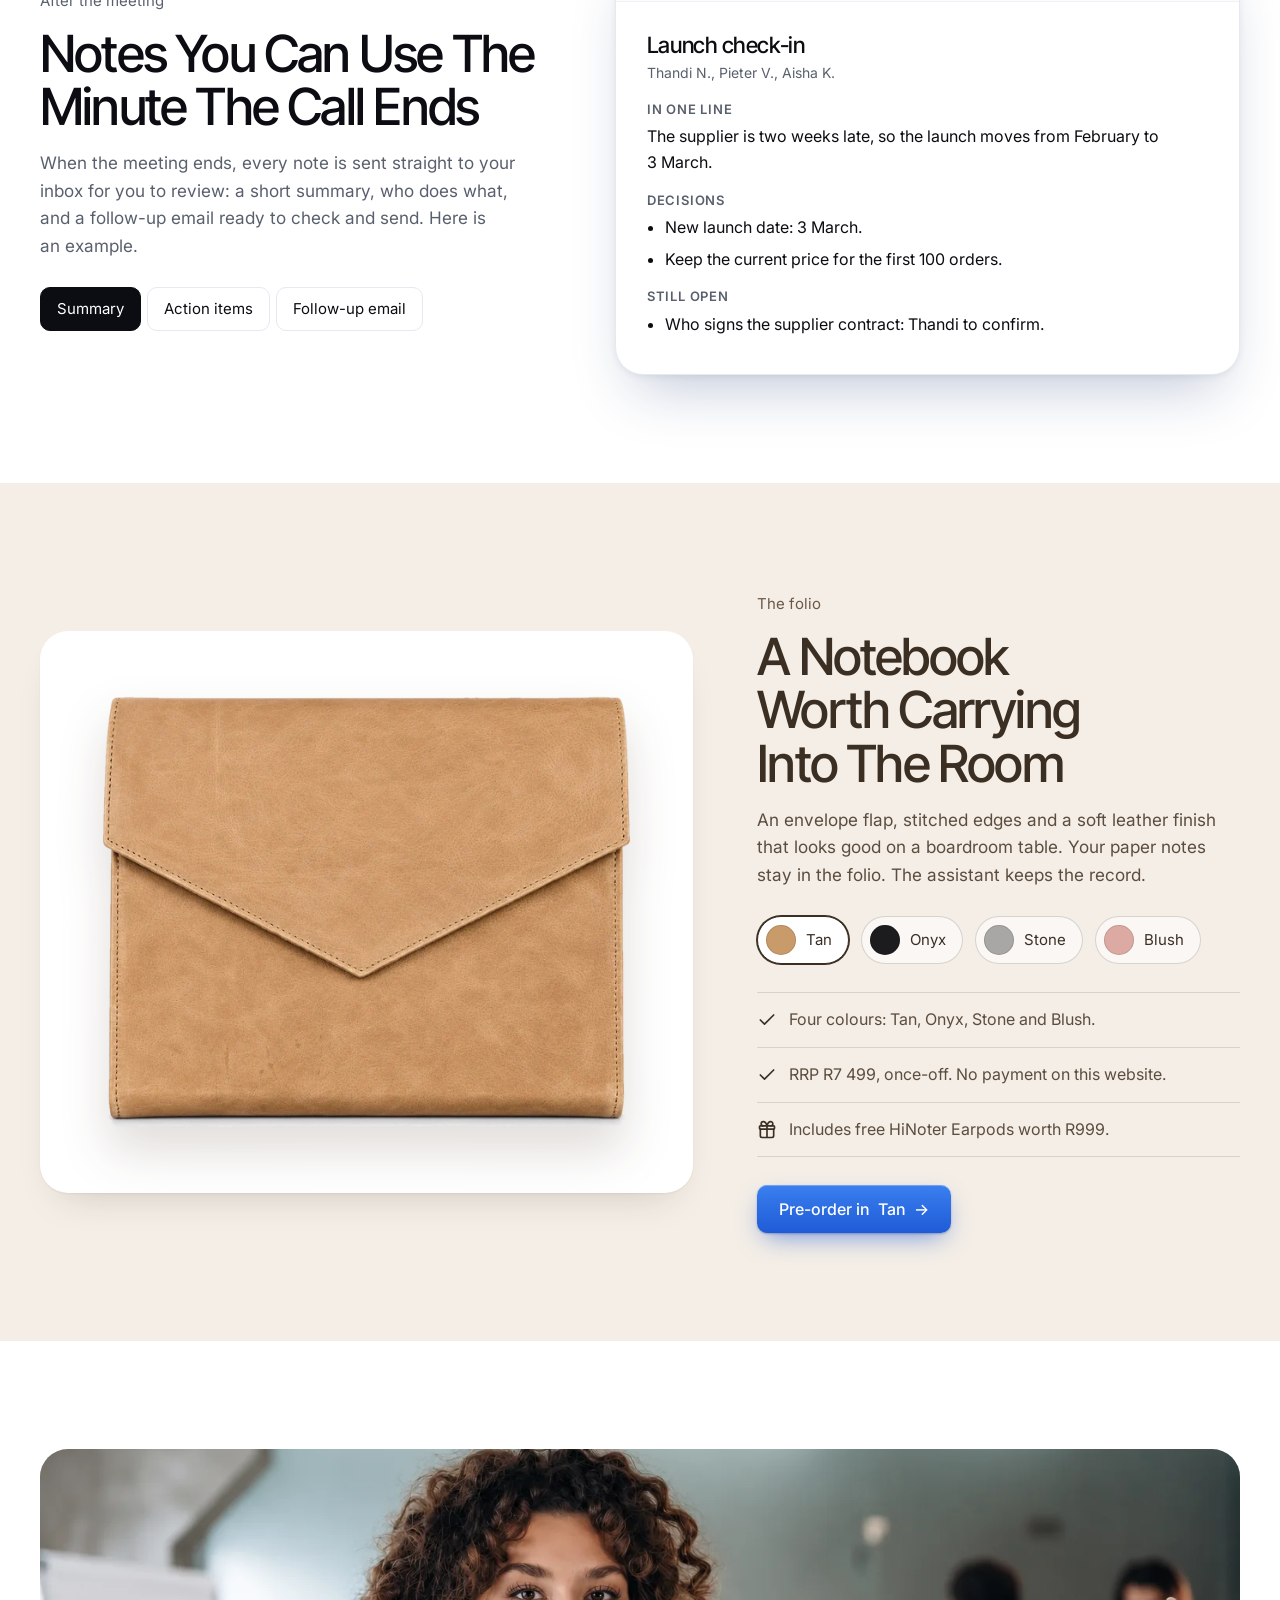
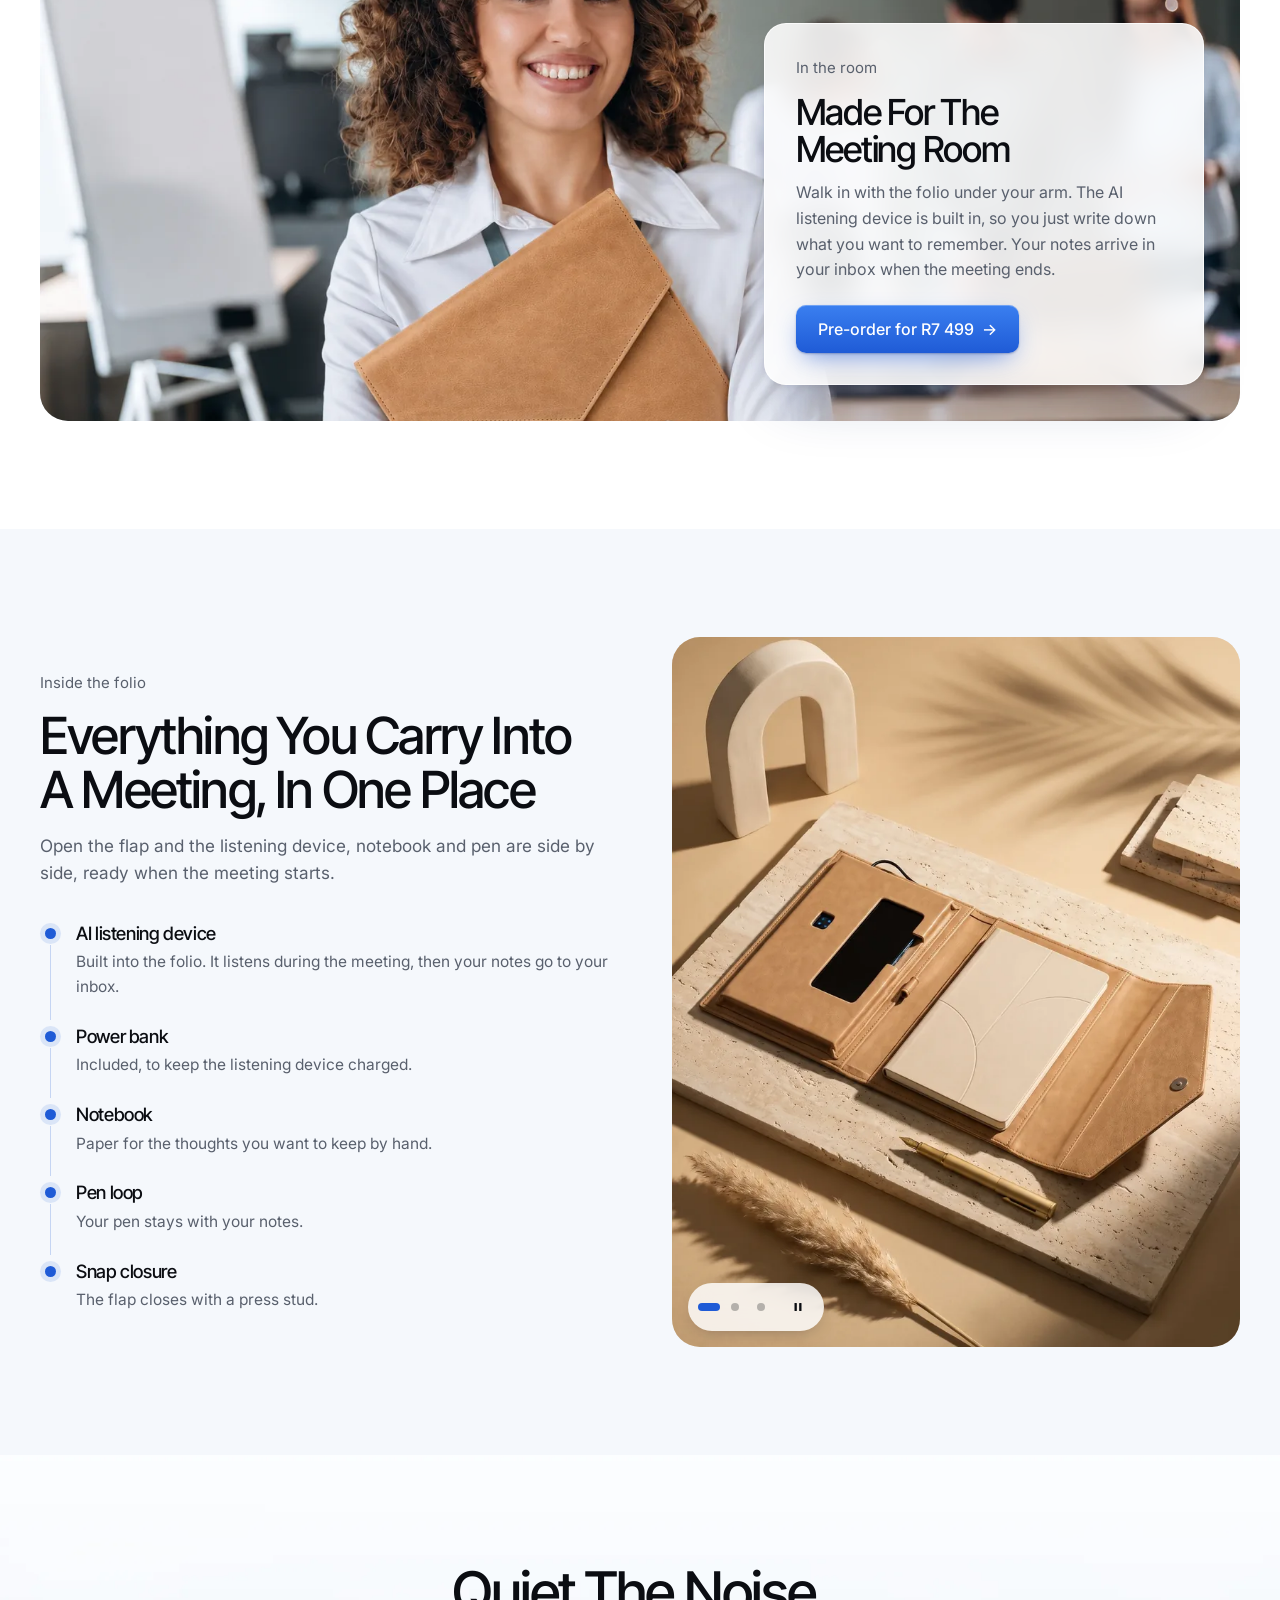
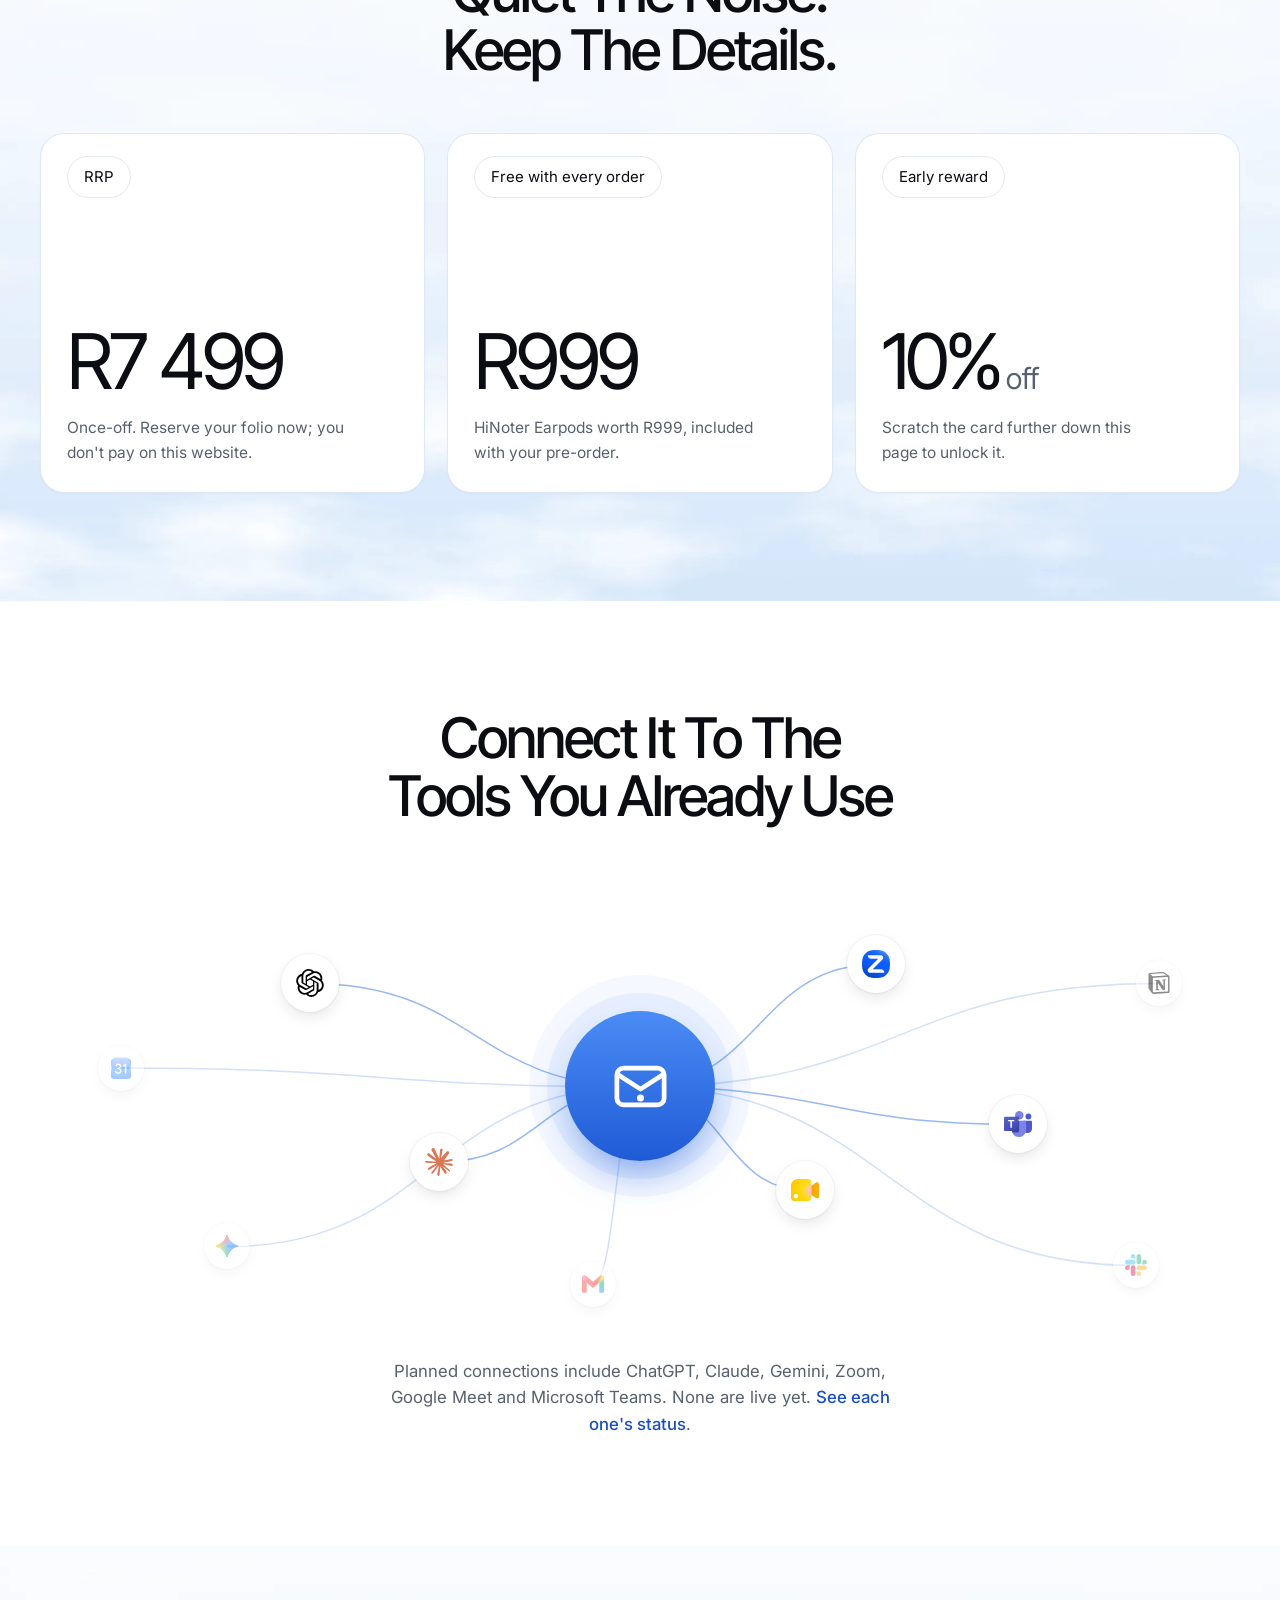
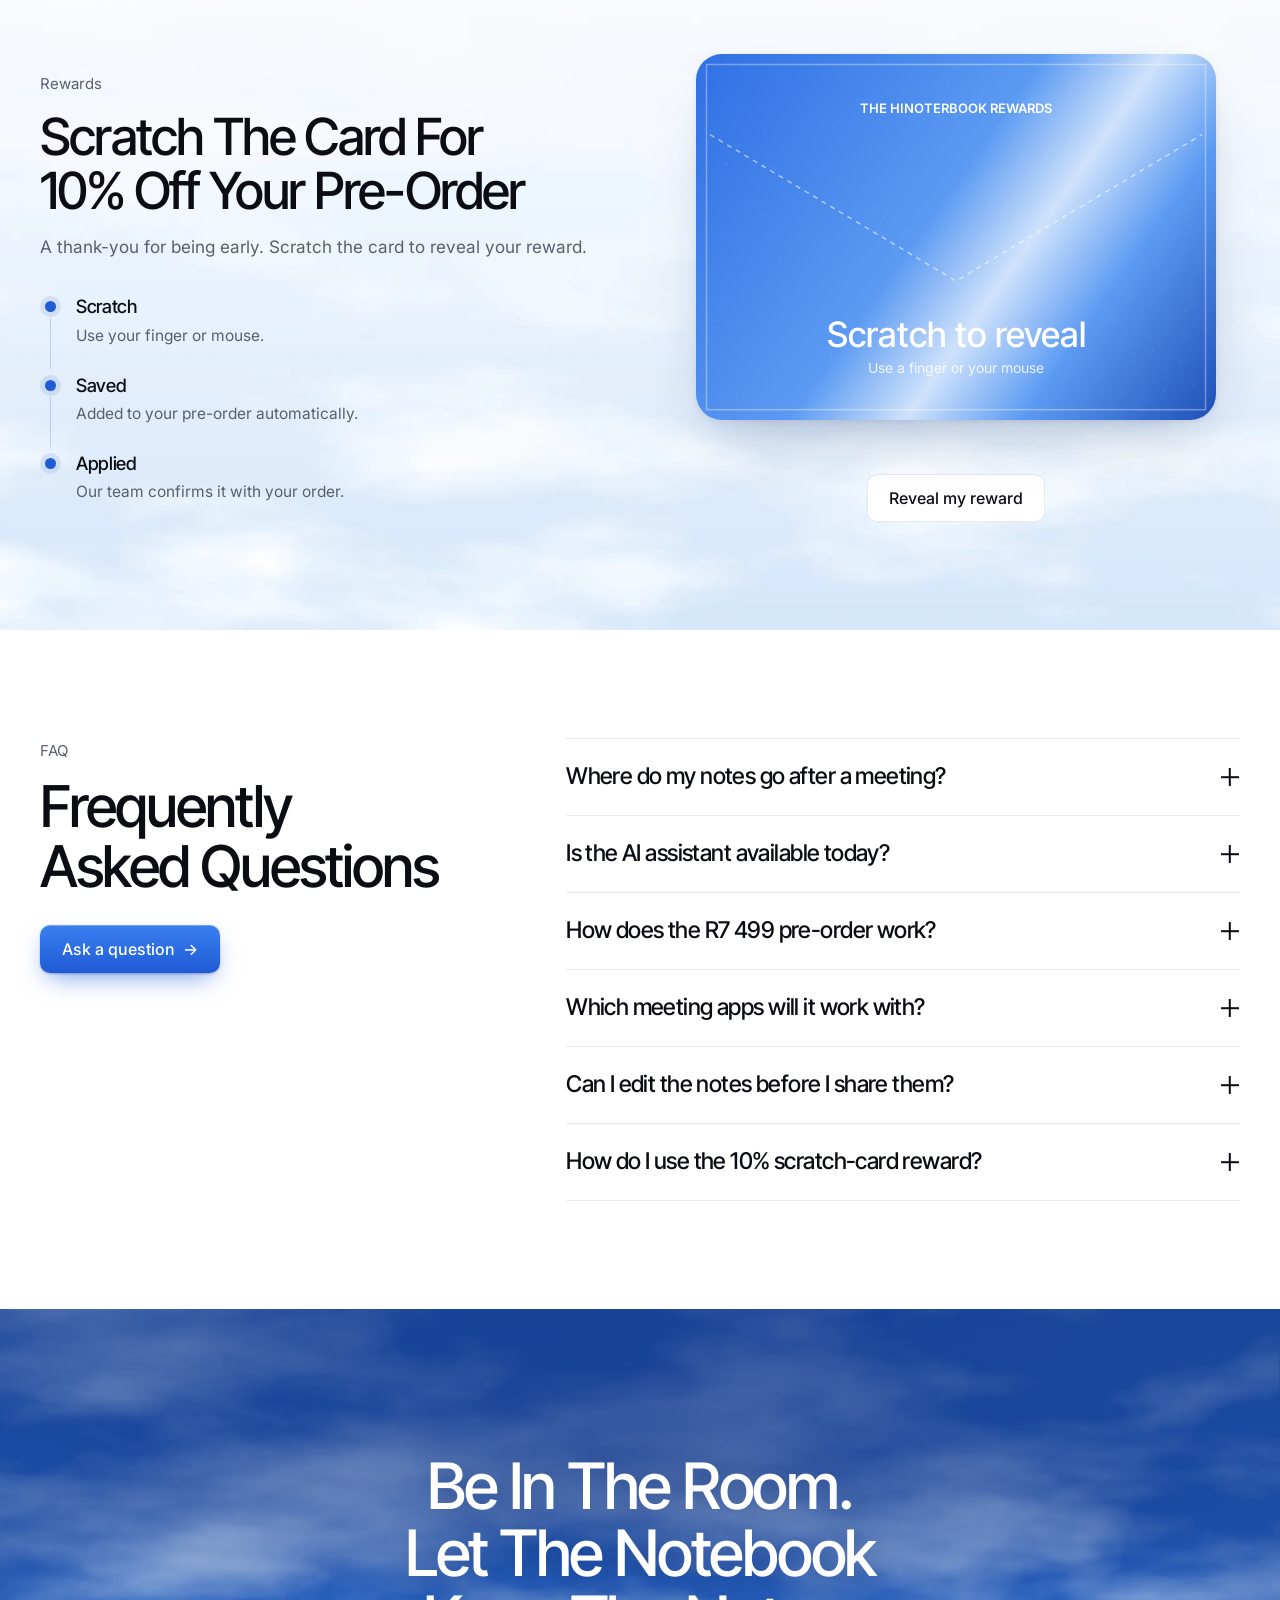
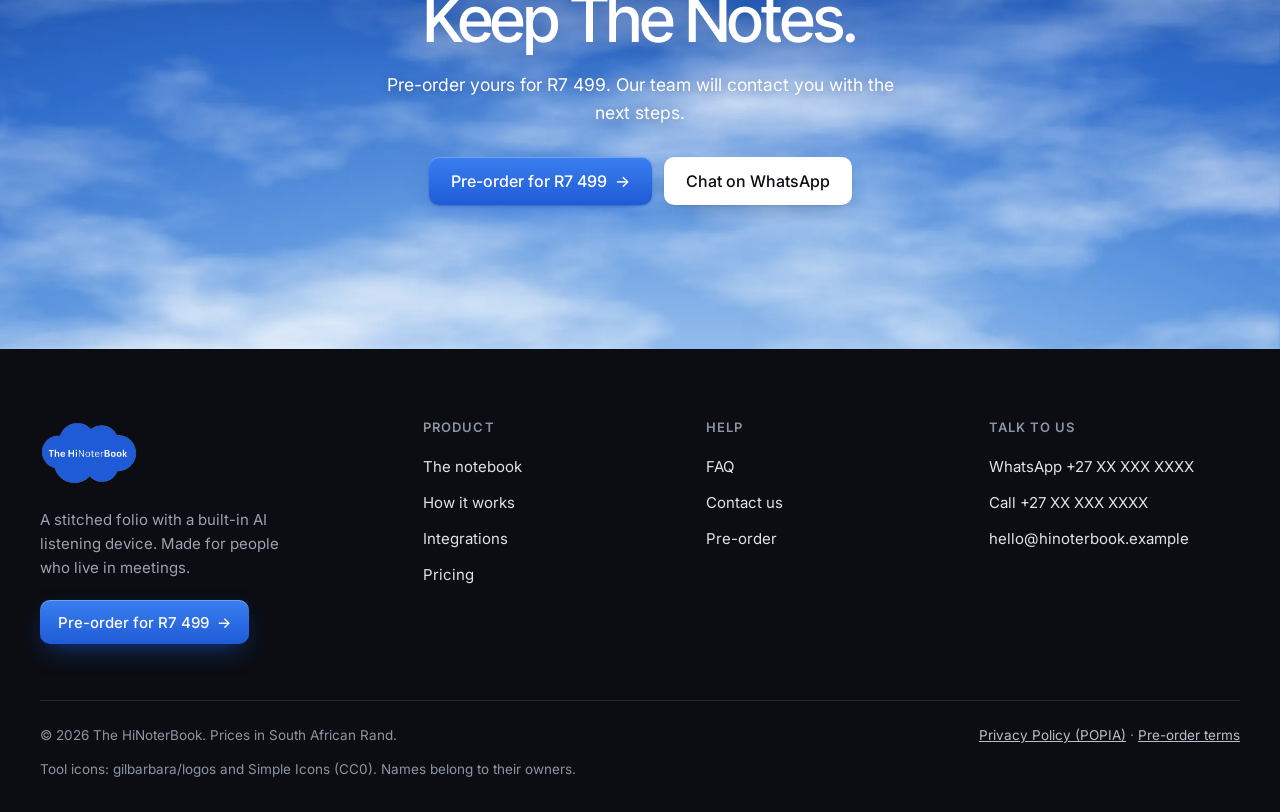
==== commit 77727cb3: "Rename to The HiNoterBook with the new cloud logo Owner-approved name and logo across all pages, tab" ====
--- a/index.html
+++ b/index.html
@@ -3,14 +3,14 @@
 <head>
 <meta charset="utf-8">
 <meta name="viewport" content="width=device-width, initial-scale=1">
-<title>HiNote Book — Your In-person AI NoteTaker</title>
-<meta name="description" content="HiNote Book pairs a stitched leather folio with an AI meeting assistant that takes every note and sends it to your inbox after the meeting. Pre-order for R7 499.">
+<title>The HiNoterBook — Your In-person AI NoteTaker</title>
+<meta name="description" content="The HiNoterBook pairs a stitched leather folio with an AI meeting assistant that takes every note and sends it to your inbox after the meeting. Pre-order for R7 499.">
 <link rel="canonical" href="https://hi-notebook.vercel.app/">
 <meta name="theme-color" content="#1f5bd6">
 <meta property="og:type" content="website">
-<meta property="og:site_name" content="HiNote Book">
-<meta property="og:title" content="HiNote Book — Your In-person AI NoteTaker">
-<meta property="og:description" content="HiNote Book pairs a stitched leather folio with an AI meeting assistant that takes every note and sends it to your inbox after the meeting. Pre-order for R7 499.">
+<meta property="og:site_name" content="The HiNoterBook">
+<meta property="og:title" content="The HiNoterBook — Your In-person AI NoteTaker">
+<meta property="og:description" content="The HiNoterBook pairs a stitched leather folio with an AI meeting assistant that takes every note and sends it to your inbox after the meeting. Pre-order for R7 499.">
 <meta property="og:url" content="https://hi-notebook.vercel.app/">
 <meta property="og:image" content="https://hi-notebook.vercel.app/og.jpg">
 <meta property="og:image:width" content="1200">
@@ -23,7 +23,7 @@
 <link rel="preconnect" href="https://fonts.gstatic.com" crossorigin>
 <link rel="stylesheet" href="https://fonts.googleapis.com/css2?family=Inter:wght@400;500;600&family=Inter+Tight:wght@500;600&display=swap">
 <link rel="stylesheet" href="assets/css/site.css">
-<script>window.SITE={"brand": "HiNote Book", "price": "R7\u00a0499", "priceReward": "R6\u00a0749", "reward": "10%", "gift": "free earpods worth R999", "whatsapp": "27XXXXXXXXX", "email": "hello@hinotebook.example"};</script>
+<script>window.SITE={"brand": "The HiNoterBook", "price": "R7\u00a0499", "priceReward": "R6\u00a0749", "reward": "10%", "gift": "free HiNoter Earpods worth R999", "whatsapp": "27XXXXXXXXX", "email": "hello@hinoterbook.example"};</script>
 <script>/* Always open a page at the top (unless the link points to a spot on the page) */
 try{if("scrollRestoration" in history)history.scrollRestoration="manual";}catch(e){}
 (function(){function top(){if(!location.hash){document.documentElement.style.scrollBehavior="auto";window.scrollTo(0,0);document.documentElement.style.scrollBehavior="";}}
@@ -34,7 +34,7 @@
 <a class="skip" href="#main">Skip to content</a>
 <header class="site-header">
   <div class="wrap bar">
-    <a class="brand" href="index.html" aria-label="HiNote Book home"><img class="brand-logo" src="assets/img/logo-outline.png" alt="HiNote Book" width="310" height="200"></a>
+    <a class="brand" href="index.html" aria-label="The HiNoterBook home"><img class="brand-logo" src="assets/img/logo-outline.png" alt="The HiNoterBook" width="337" height="220"></a>
     <nav class="nav-pill" aria-label="Main"><a href="index.html" aria-current="page">Home</a><a href="product.html">Product</a><a href="how-it-works.html">How it works</a><a href="integrations.html">Integrations</a><a href="pricing.html">Pricing</a><a href="faq.html">FAQ</a></nav>
     <div class="head-actions">
       <a class="btn btn-white btn-sm" href="pre-order.html">Pre-order<span class="long">&nbsp;· R7 499</span></a>
@@ -49,17 +49,17 @@
 </div>
 <main id="main">
 <section class="sky hero"><div class="wrap" data-enter>
-  <span class="hero-fact"><b>New</b>Pre-orders open · RRP R7 499 · Free earpods</span>
+  <span class="hero-fact"><b>New</b>Pre-orders open · Free HiNoter Earpods</span>
   <h1>The leather notebook that takes your meeting notes</h1>
   <p class="lede">A stitched folio with a built-in AI listening device. It takes every note and sends them straight to your inbox after the meeting, so you can stay in the conversation.</p>
   <div class="actions"><a class="btn btn-primary" href="pre-order.html">Pre-order for R7 499 <span class="arr" aria-hidden="true">→</span></a><a class="btn btn-white" href="how-it-works.html">See how it works</a></div>
 </div>
-<div class="stage"><div class="laptop" role="img" aria-label="Example: the HiNote Book app showing a live meeting with its transcript and notes being written">
+<div class="stage"><div class="laptop" role="img" aria-label="Example: The HiNoterBook app showing a live meeting with its transcript and notes being written">
   <div class="lid"><div class="notch"></div><div class="screen"><div class="screen-fit">
     <div class="screen-wall"></div>
     <div class="app" aria-hidden="true">
       <div class="app-top"><div class="dots"><i></i><i></i><i></i></div>
-        <b style="font-weight:600">HiNote Book</b>
+        <b style="font-weight:600">The HiNoterBook</b>
         <div class="app-tabs"><span class="on">Live meeting</span><span>Notes</span><span>Follow-ups</span></div>
         <span class="rec"><i></i>Capturing · 18:42</span></div>
       <div class="app-body">
@@ -84,13 +84,13 @@
     </div>
   </div></div></div>
   <div class="base"></div>
-</div><img class="folio-float" src="assets/img/folio-trio-1600.webp" srcset="assets/img/folio-trio-800.webp 800w, assets/img/folio-trio-1600.webp 1400w" sizes="(max-width: 700px) 56vw, 460px" width="1400" height="946" alt="HiNote Book folios in tan, black and blush" decoding="async"></div>
+</div><img class="folio-float" src="assets/img/folio-trio-1600.webp" srcset="assets/img/folio-trio-800.webp 800w, assets/img/folio-trio-1600.webp 1400w" sizes="(max-width: 700px) 56vw, 460px" width="1400" height="946" alt="HiNoterBook folios in tan, black and blush" decoding="async"></div>
 </section>
 
 <section class="section film-sec"><div class="wrap">
   <div class="s-head"><span class="eyebrow">See it in action</span><h2>Open it, and it starts listening</h2><p>Thirty seconds on a real boardroom table: lift the flap, and the built-in listening device is ready for the meeting.</p></div>
   <div class="film" data-film>
-    <video muted loop playsinline preload="none" poster="assets/img/film-poster-1600.webp" aria-label="Video: a hand opens the tan HiNote Book folio on a boardroom table, showing the built-in listening device, notebook and pen. Caption: Your notebook starts listening.">
+    <video muted loop playsinline preload="none" poster="assets/img/film-poster-1600.webp" aria-label="Video: a hand opens the tan HiNoterBook folio on a boardroom table, showing the built-in listening device, notebook and pen. Caption: Your notebook starts listening.">
       <source src="assets/video/folio-film-960.mp4" type="video/mp4" media="(max-width: 760px)">
       <source src="assets/video/folio-film-1600.mp4" type="video/mp4">
     </video>
@@ -191,14 +191,14 @@
     <ul class="points">
       <li><svg aria-hidden="true" focusable="false" xmlns="http://www.w3.org/2000/svg" viewBox="0 0 24 24" width="20" height="20" fill="none" stroke="currentColor" stroke-width="2" stroke-linecap="round" stroke-linejoin="round"><path fill="none" stroke="currentColor" stroke-linecap="round" stroke-linejoin="round" stroke-width="2" d="M20 6L9 17l-5-5"/></svg><span>Four colours: Tan, Onyx, Stone and Blush.</span></li>
       <li><svg aria-hidden="true" focusable="false" xmlns="http://www.w3.org/2000/svg" viewBox="0 0 24 24" width="20" height="20" fill="none" stroke="currentColor" stroke-width="2" stroke-linecap="round" stroke-linejoin="round"><path fill="none" stroke="currentColor" stroke-linecap="round" stroke-linejoin="round" stroke-width="2" d="M20 6L9 17l-5-5"/></svg><span>RRP R7 499, once-off. No payment on this website.</span></li>
-      <li><svg aria-hidden="true" focusable="false" xmlns="http://www.w3.org/2000/svg" viewBox="0 0 24 24" width="20" height="20" fill="none" stroke="currentColor" stroke-width="2" stroke-linecap="round" stroke-linejoin="round"><g fill="none" stroke="currentColor" stroke-linecap="round" stroke-linejoin="round" stroke-width="2"><path d="M12 7v14m8-10v8a2 2 0 0 1-2 2H6a2 2 0 0 1-2-2v-8m3.5-4a1 1 0 0 1 0-5A4.8 8 0 0 1 12 7a4.8 8 0 0 1 4.5-5a1 1 0 0 1 0 5"/><rect width="18" height="4" x="3" y="7" rx="1"/></g></svg><span>Includes free earpods worth R999.</span></li>
+      <li><svg aria-hidden="true" focusable="false" xmlns="http://www.w3.org/2000/svg" viewBox="0 0 24 24" width="20" height="20" fill="none" stroke="currentColor" stroke-width="2" stroke-linecap="round" stroke-linejoin="round"><g fill="none" stroke="currentColor" stroke-linecap="round" stroke-linejoin="round" stroke-width="2"><path d="M12 7v14m8-10v8a2 2 0 0 1-2 2H6a2 2 0 0 1-2-2v-8m3.5-4a1 1 0 0 1 0-5A4.8 8 0 0 1 12 7a4.8 8 0 0 1 4.5-5a1 1 0 0 1 0 5"/><rect width="18" height="4" x="3" y="7" rx="1"/></g></svg><span>Includes free HiNoter Earpods worth R999.</span></li>
     </ul>
     <div class="actions"><a class="btn btn-primary" href="pre-order.html">Pre-order in <span data-colour-name>Tan</span> <span class="arr" aria-hidden="true">→</span></a></div>
   </div>
 </div></div></section>
 
 <section class="section"><div class="wrap"><div class="feature-photo">
-  <div class="fp-img"><img class="" src="assets/img/life-meeting-1600.webp" srcset="assets/img/life-meeting-800.webp 800w, assets/img/life-meeting-1600.webp 1600w" sizes="(max-width: 860px) 92vw, 1200px" width="1536" height="1024" alt="A woman in an office holding a tan HiNote Book folio and a pencil, with colleagues working at a table behind her" loading="lazy" decoding="async"></div>
+  <div class="fp-img"><img class="" src="assets/img/life-meeting-1600.webp" srcset="assets/img/life-meeting-800.webp 800w, assets/img/life-meeting-1600.webp 1600w" sizes="(max-width: 860px) 92vw, 1200px" width="1536" height="1024" alt="A woman in an office holding a tan HiNoterBook folio and a pencil, with colleagues working at a table behind her" loading="lazy" decoding="async"></div>
   <div class="glass">
     <span class="eyebrow">In the room</span>
     <h2>Made for the meeting room</h2>
@@ -221,7 +221,7 @@
   <div class="s-head"><h2>Quiet the noise. Keep the details.</h2></div>
   <div class="facts">
   <div class="fact"><span class="tag">RRP</span><span class="big">R7 499</span><p>Once-off. Reserve your folio now; you don't pay on this website.</p></div>
-  <div class="fact"><span class="tag">Free with every order</span><span class="big">R999</span><p>Earpods worth R999, included with your pre-order.</p></div>
+  <div class="fact"><span class="tag">Free with every order</span><span class="big">R999</span><p>HiNoter Earpods worth R999, included with your pre-order.</p></div>
   <div class="fact"><span class="tag">Early reward</span><span class="big">10%<small>off</small></span><p>Scratch the card further down this page to unlock it.</p></div>
 </div>
 </div></section>
@@ -229,7 +229,7 @@
 <section class="section"><div class="wrap">
   <div class="s-head"><h2>Connect it to the tools you already use</h2></div>
   <div class="hub"><svg class="lines" aria-hidden="true"></svg>
-  <div class="core"><svg viewBox="0 0 24 24" fill="none" stroke="#fff" stroke-width="1.8" stroke-linecap="round" stroke-linejoin="round" aria-hidden="true"><rect x="3" y="5" width="18" height="14" rx="2.5"/><path d="M3.5 7.5 12 13l8.5-5.5"/><circle cx="12" cy="16.4" r="1.35" fill="#fff" stroke="none"/></svg><span class="sr-only">HiNote Book</span></div>
+  <div class="core"><svg viewBox="0 0 24 24" fill="none" stroke="#fff" stroke-width="1.8" stroke-linecap="round" stroke-linejoin="round" aria-hidden="true"><rect x="3" y="5" width="18" height="14" rx="2.5"/><path d="M3.5 7.5 12 13l8.5-5.5"/><circle cx="12" cy="16.4" r="1.35" fill="#fff" stroke="none"/></svg><span class="sr-only">The HiNoterBook</span></div>
   <span class="node" style="left:22%;top:22%"><img src="assets/icons/openai.svg" alt="ChatGPT" width="28" height="28"></span><span class="node" style="left:33%;top:60%"><img src="assets/icons/claude.svg" alt="Claude" width="28" height="28"></span><span class="node faint hide-sm" style="left:15%;top:78%"><img src="assets/icons/gemini.svg" alt="Gemini" width="28" height="28"></span><span class="node" style="left:70%;top:18%"><img src="assets/icons/zoom.svg" alt="Zoom" width="28" height="28"></span><span class="node" style="left:64%;top:66%"><img src="assets/icons/google-meet.svg" alt="Google Meet" width="28" height="28"></span><span class="node" style="left:82%;top:52%"><img src="assets/icons/teams.svg" alt="Microsoft Teams" width="28" height="28"></span><span class="node faint hide-sm" style="left:6%;top:40%"><img src="assets/icons/google-calendar.svg" alt="Google Calendar" width="28" height="28"></span><span class="node faint hide-sm" style="left:92%;top:82%"><img src="assets/icons/slack.svg" alt="Slack" width="28" height="28"></span><span class="node faint hide-sm" style="left:94%;top:22%"><img src="assets/icons/notion.svg" alt="Notion" width="28" height="28"></span><span class="node faint hide-sm" style="left:46%;top:86%"><img src="assets/icons/gmail.svg" alt="Gmail" width="28" height="28"></span></div>
   <p class="hub-note">Planned connections include ChatGPT, Claude, Gemini, Zoom, Google Meet and Microsoft Teams. None are live yet. <a class="link" href="integrations.html">See each one's status</a>.</p>
 </div></section>
@@ -267,7 +267,7 @@
 <section class="section"><div class="wrap"><div class="faq"><div><span class="eyebrow">FAQ</span><h2>Frequently asked questions</h2><a class="btn btn-primary" href="contact.html">Ask a question <span class="arr" aria-hidden="true">→</span></a></div><div class="acc"><div class="acc-item"><h3><button class="acc-btn" type="button" aria-expanded="false" aria-controls="hf-0" id="hf-b0">Where do my notes go after a meeting?<span class="pm" aria-hidden="true"></span></button></h3>
 <div class="acc-panel" id="hf-0" role="region" aria-labelledby="hf-b0" aria-hidden="true"><div><p>Straight to your email inbox. When the meeting ends, the assistant sends you the summary, action items and a draft follow-up email to review before you share anything.</p></div></div></div><div class="acc-item"><h3><button class="acc-btn" type="button" aria-expanded="false" aria-controls="hf-1" id="hf-b1">Is the AI assistant available today?<span class="pm" aria-hidden="true"></span></button></h3>
 <div class="acc-panel" id="hf-1" role="region" aria-labelledby="hf-b1" aria-hidden="true"><div><p>Not yet. Pre-orders are open now. When our team contacts you about your pre-order, they will share the timing for the folio and for assistant access.</p></div></div></div><div class="acc-item"><h3><button class="acc-btn" type="button" aria-expanded="false" aria-controls="hf-2" id="hf-b2">How does the R7 499 pre-order work?<span class="pm" aria-hidden="true"></span></button></h3>
-<div class="acc-panel" id="hf-2" role="region" aria-labelledby="hf-b2" aria-hidden="true"><div><p>R7 499 is the recommended retail price (RRP), paid once-off, and it includes free earpods worth R999. Fill in the short pre-order form and send it. You don&#x27;t pay anything on this website. Our team will contact you to confirm your colour, delivery and payment.</p></div></div></div><div class="acc-item"><h3><button class="acc-btn" type="button" aria-expanded="false" aria-controls="hf-3" id="hf-b3">Which meeting apps will it work with?<span class="pm" aria-hidden="true"></span></button></h3>
+<div class="acc-panel" id="hf-2" role="region" aria-labelledby="hf-b2" aria-hidden="true"><div><p>R7 499 is the recommended retail price (RRP), paid once-off, and it includes free HiNoter Earpods worth R999. Fill in the short pre-order form and send it. You don&#x27;t pay anything on this website. Our team will contact you to confirm your colour, delivery and payment.</p></div></div></div><div class="acc-item"><h3><button class="acc-btn" type="button" aria-expanded="false" aria-controls="hf-3" id="hf-b3">Which meeting apps will it work with?<span class="pm" aria-hidden="true"></span></button></h3>
 <div class="acc-panel" id="hf-3" role="region" aria-labelledby="hf-b3" aria-hidden="true"><div><p>Zoom, Google Meet and Microsoft Teams are planned first. The integrations page shows each one&#x27;s status, and nothing is marked live until it works.</p></div></div></div><div class="acc-item"><h3><button class="acc-btn" type="button" aria-expanded="false" aria-controls="hf-4" id="hf-b4">Can I edit the notes before I share them?<span class="pm" aria-hidden="true"></span></button></h3>
 <div class="acc-panel" id="hf-4" role="region" aria-labelledby="hf-b4" aria-hidden="true"><div><p>Yes, that is the plan. Summaries, action items and the follow-up email are drafts you check and change before anything goes out.</p></div></div></div><div class="acc-item"><h3><button class="acc-btn" type="button" aria-expanded="false" aria-controls="hf-5" id="hf-b5">How do I use the 10% scratch-card reward?<span class="pm" aria-hidden="true"></span></button></h3>
 <div class="acc-panel" id="hf-5" role="region" aria-labelledby="hf-b5" aria-hidden="true"><div><p>Scratch the card on the homepage. The reward is saved on your device and applied to your pre-order automatically, so you pay R6 749 instead of R7 499.</p></div></div></div></div></div></div></section>
@@ -285,7 +285,7 @@
     <button class="promo-x" type="button" aria-label="Close" data-promo-close><svg aria-hidden="true" focusable="false" xmlns="http://www.w3.org/2000/svg" viewBox="0 0 24 24" width="20" height="20" fill="none" stroke="currentColor" stroke-width="2" stroke-linecap="round" stroke-linejoin="round"><path fill="none" stroke="currentColor" stroke-linecap="round" stroke-linejoin="round" stroke-width="2" d="M18 6L6 18M6 6l12 12"/></svg></button>
     <span class="promo-tag"><svg aria-hidden="true" focusable="false" xmlns="http://www.w3.org/2000/svg" viewBox="0 0 24 24" width="20" height="20" fill="none" stroke="currentColor" stroke-width="2" stroke-linecap="round" stroke-linejoin="round"><g fill="none" stroke="currentColor" stroke-linecap="round" stroke-linejoin="round" stroke-width="2"><path d="M12 7v14m8-10v8a2 2 0 0 1-2 2H6a2 2 0 0 1-2-2v-8m3.5-4a1 1 0 0 1 0-5A4.8 8 0 0 1 12 7a4.8 8 0 0 1 4.5-5a1 1 0 0 1 0 5"/><rect width="18" height="4" x="3" y="7" rx="1"/></g></svg>Welcome gift</span>
     <h2 id="promo-title">Scratch to reveal your 10% off</h2>
-    <p id="promo-desc">A thank-you for being early. Scratch the card and pay R6 749 instead of R7 499 RRP, plus free earpods worth R999.</p>
+    <p id="promo-desc">A thank-you for being early. Scratch the card and pay R6 749 instead of R7 499 RRP, plus free HiNoter Earpods worth R999.</p>
     <div data-scratch-group>
     <div class="scratch" data-scratch>
       <div class="scratch-under" aria-hidden="true">
@@ -308,7 +308,7 @@
   <div class="wrap">
     <div class="f-top">
       <div>
-        <a class="brand" href="index.html" aria-label="HiNote Book home"><img class="brand-logo" src="assets/img/logo.png" alt="HiNote Book" width="310" height="200"></a>
+        <a class="brand" href="index.html" aria-label="The HiNoterBook home"><img class="brand-logo" src="assets/img/logo.png" alt="The HiNoterBook" width="337" height="220"></a>
         <p>A stitched folio with a built-in AI listening device. Made for people who live in meetings.</p>
         <a class="btn btn-primary btn-sm f-cta" href="pre-order.html">Pre-order for R7 499 <span class="arr" aria-hidden="true">→</span></a>
       </div>
@@ -326,11 +326,11 @@
       <div class="f-col"><h2>Talk to us</h2><ul>
         <li><a href="https://wa.me/27XXXXXXXXX">WhatsApp +27 XX XXX XXXX</a></li>
         <li><a href="tel:+27XXXXXXXXX">Call +27 XX XXX XXXX</a></li>
-        <li><a href="mailto:hello@hinotebook.example">hello@hinotebook.example</a></li>
+        <li><a href="mailto:hello@hinoterbook.example">hello@hinoterbook.example</a></li>
       </ul></div>
     </div>
     <div class="f-bottom">
-      <span>© 2026 HiNote Book. Prices in South African Rand.</span>
+      <span>© 2026 The HiNoterBook. Prices in South African Rand.</span>
       <span><a href="privacy.html">Privacy Policy (POPIA)</a> · <a href="terms.html">Pre-order terms</a></span>
       <span>Tool icons: gilbarbara/logos and Simple Icons (CC0). Names belong to their owners.</span>
     </div>
--- a/assets/css/site.css
+++ b/assets/css/site.css
@@ -617,9 +617,9 @@
 .slide-pause[aria-pressed="true"] .i-pause{display:none}
 
 /* Cloud logo */
-.brand-logo{height:68px;width:auto;display:block}
+.brand-logo{height:76px;width:auto;display:block}
 .site-footer .brand-logo{height:64px}
-@media (max-width:980px){.brand-logo{height:60px}}
+@media (max-width:980px){.brand-logo{height:64px}}
 
 /* Price with scratch-card reward */
 .p-now,.p-badge,.p-note-reward{display:none}
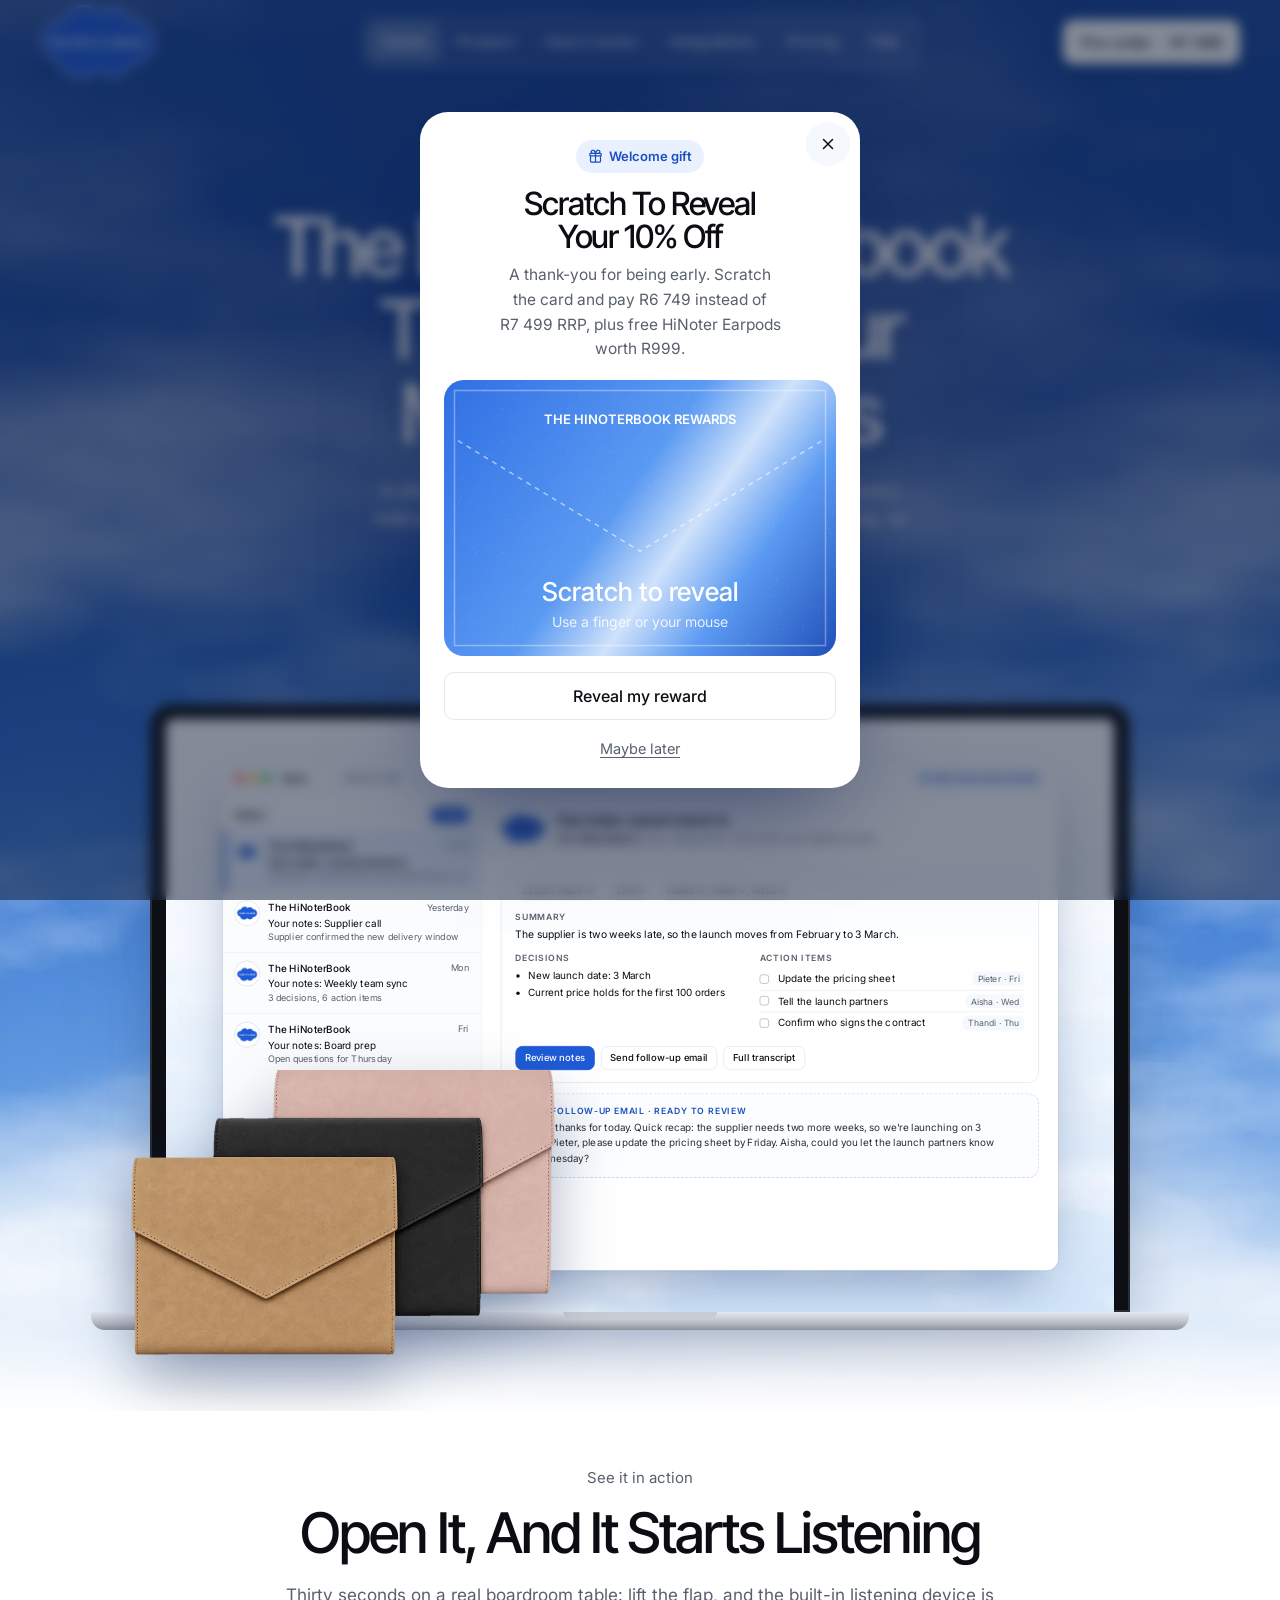
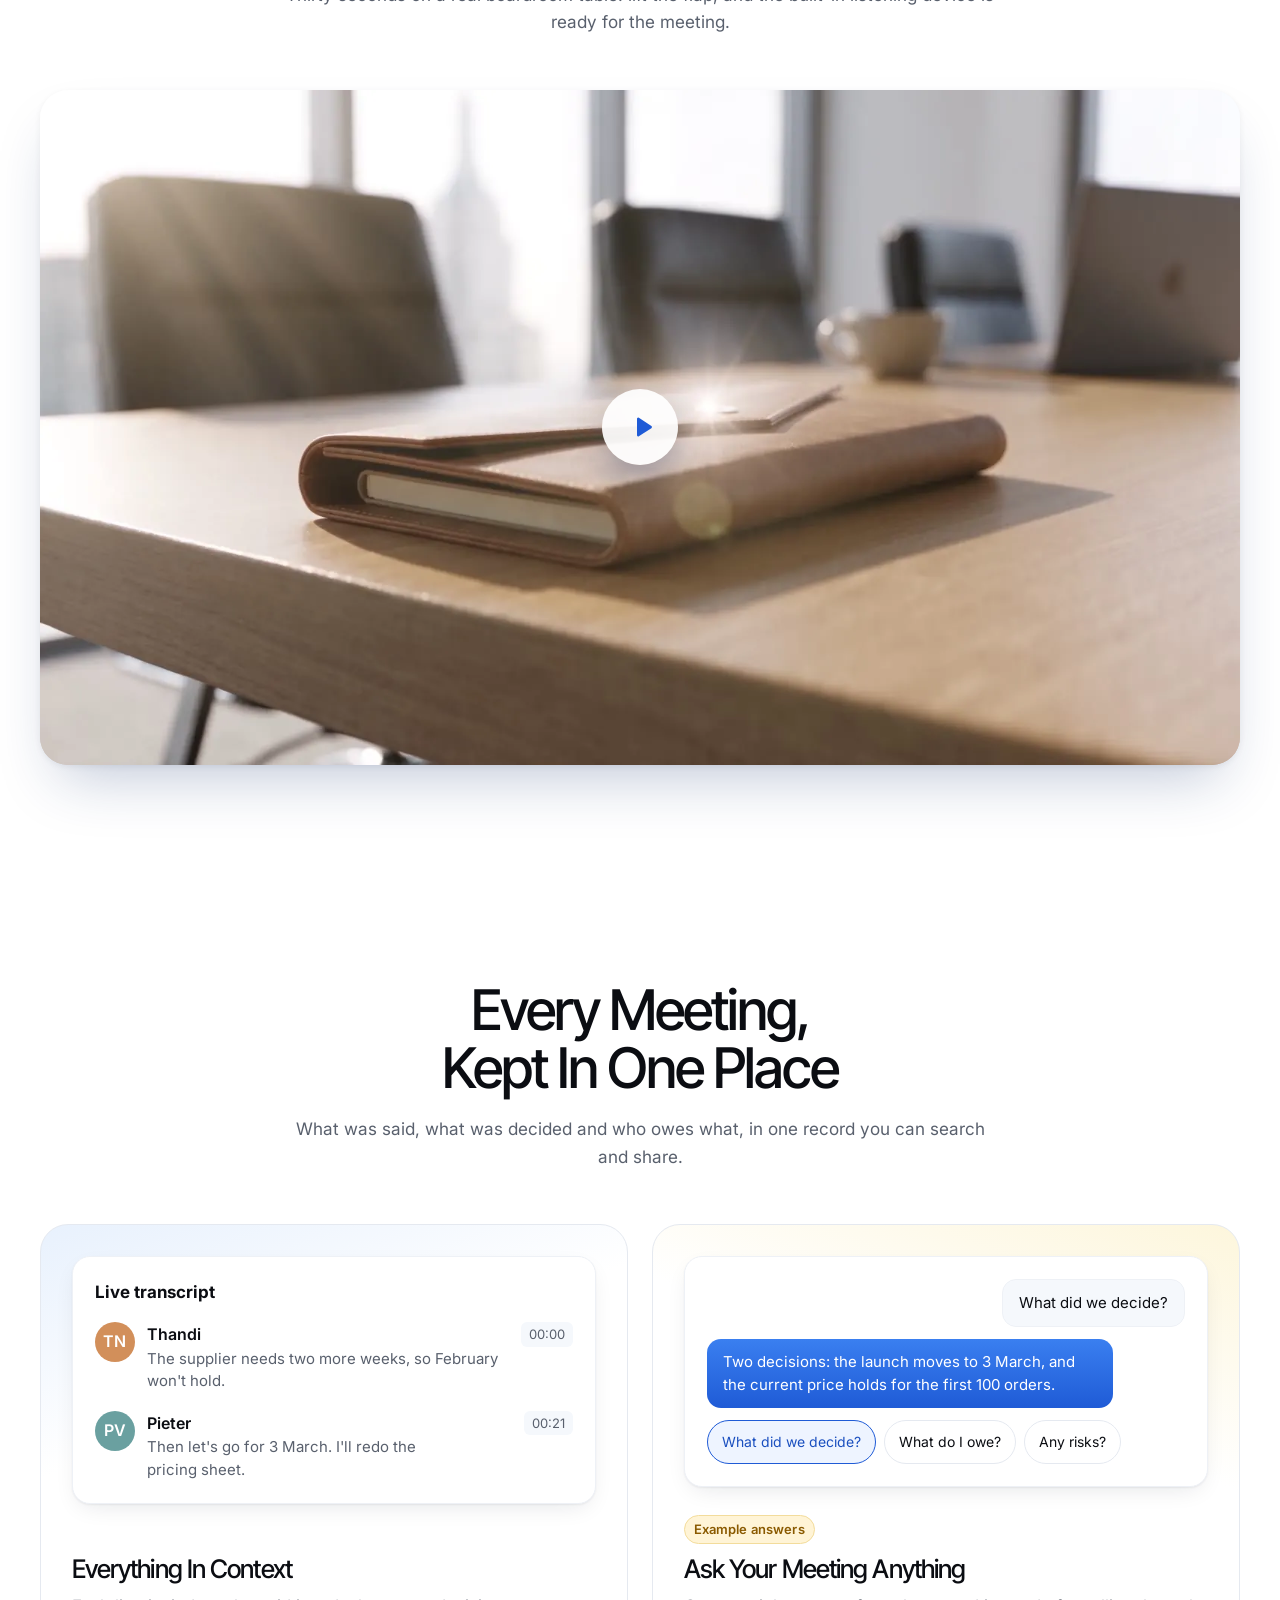
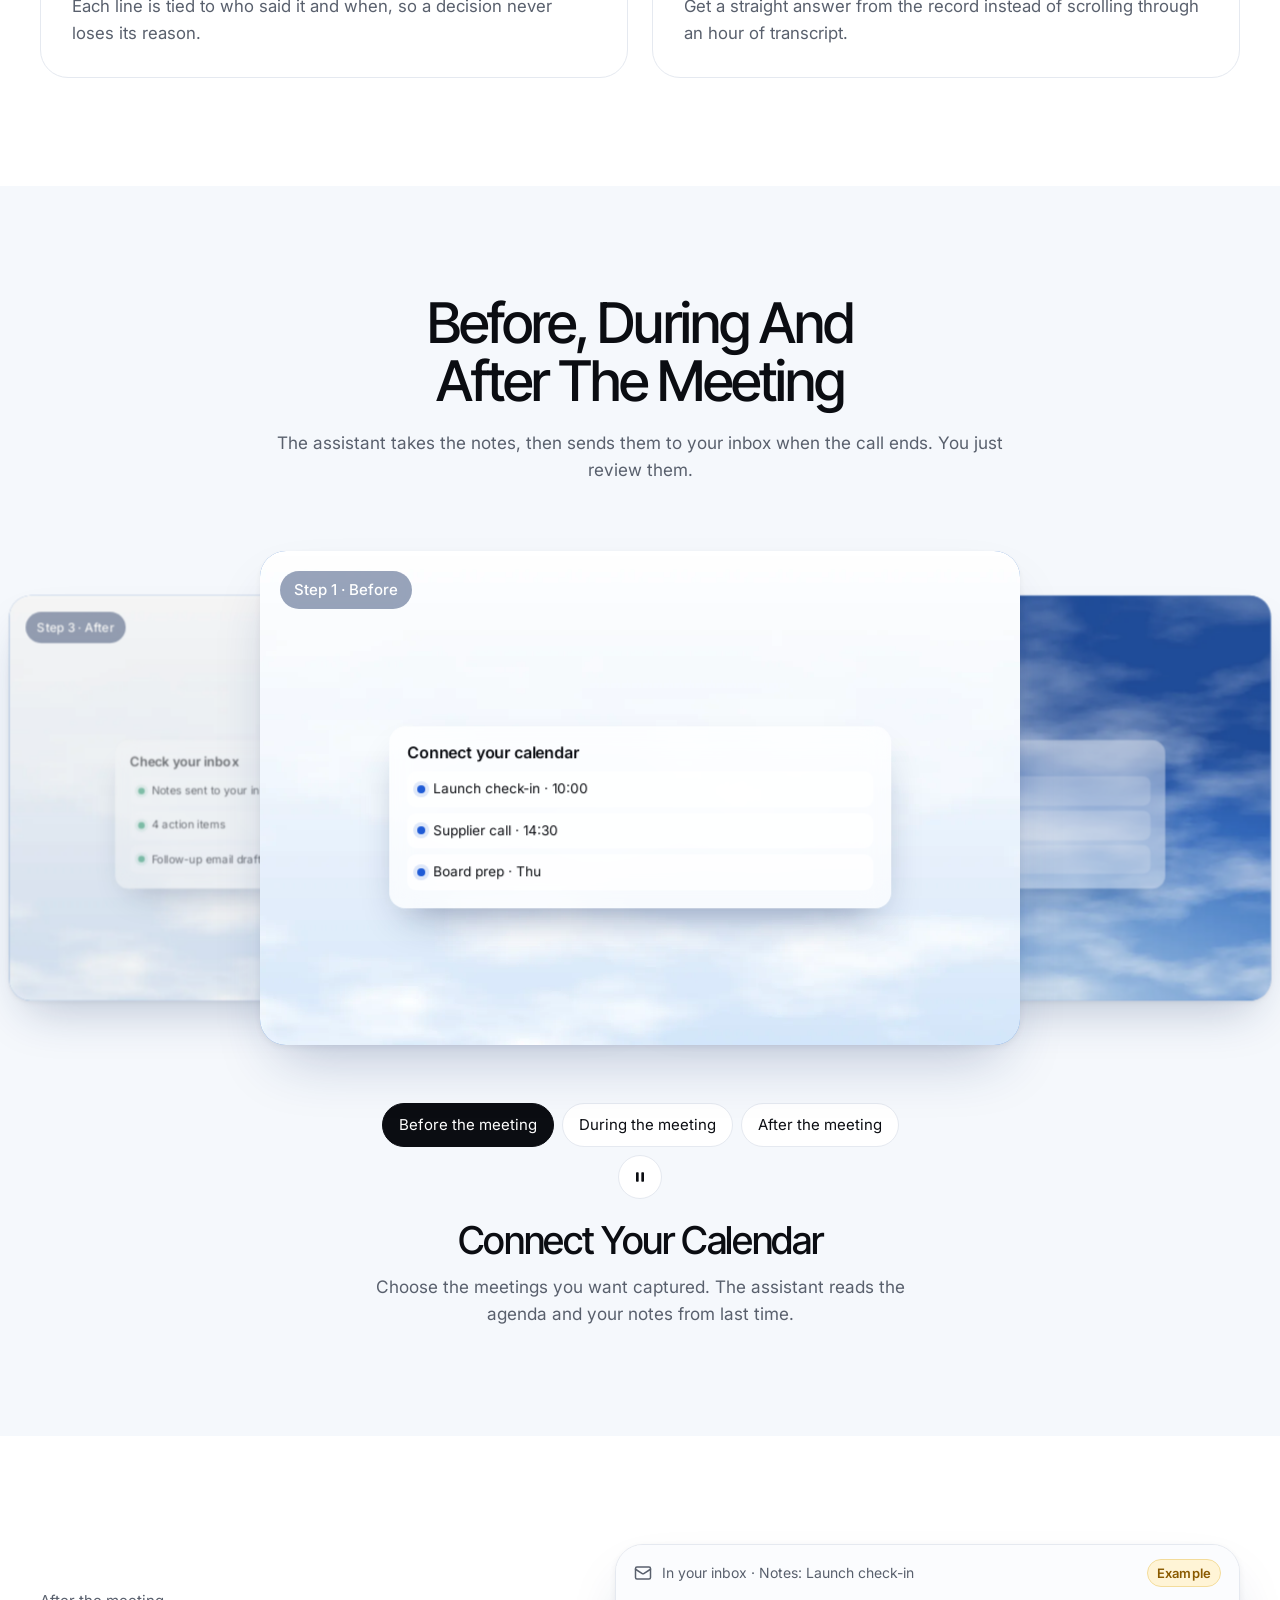
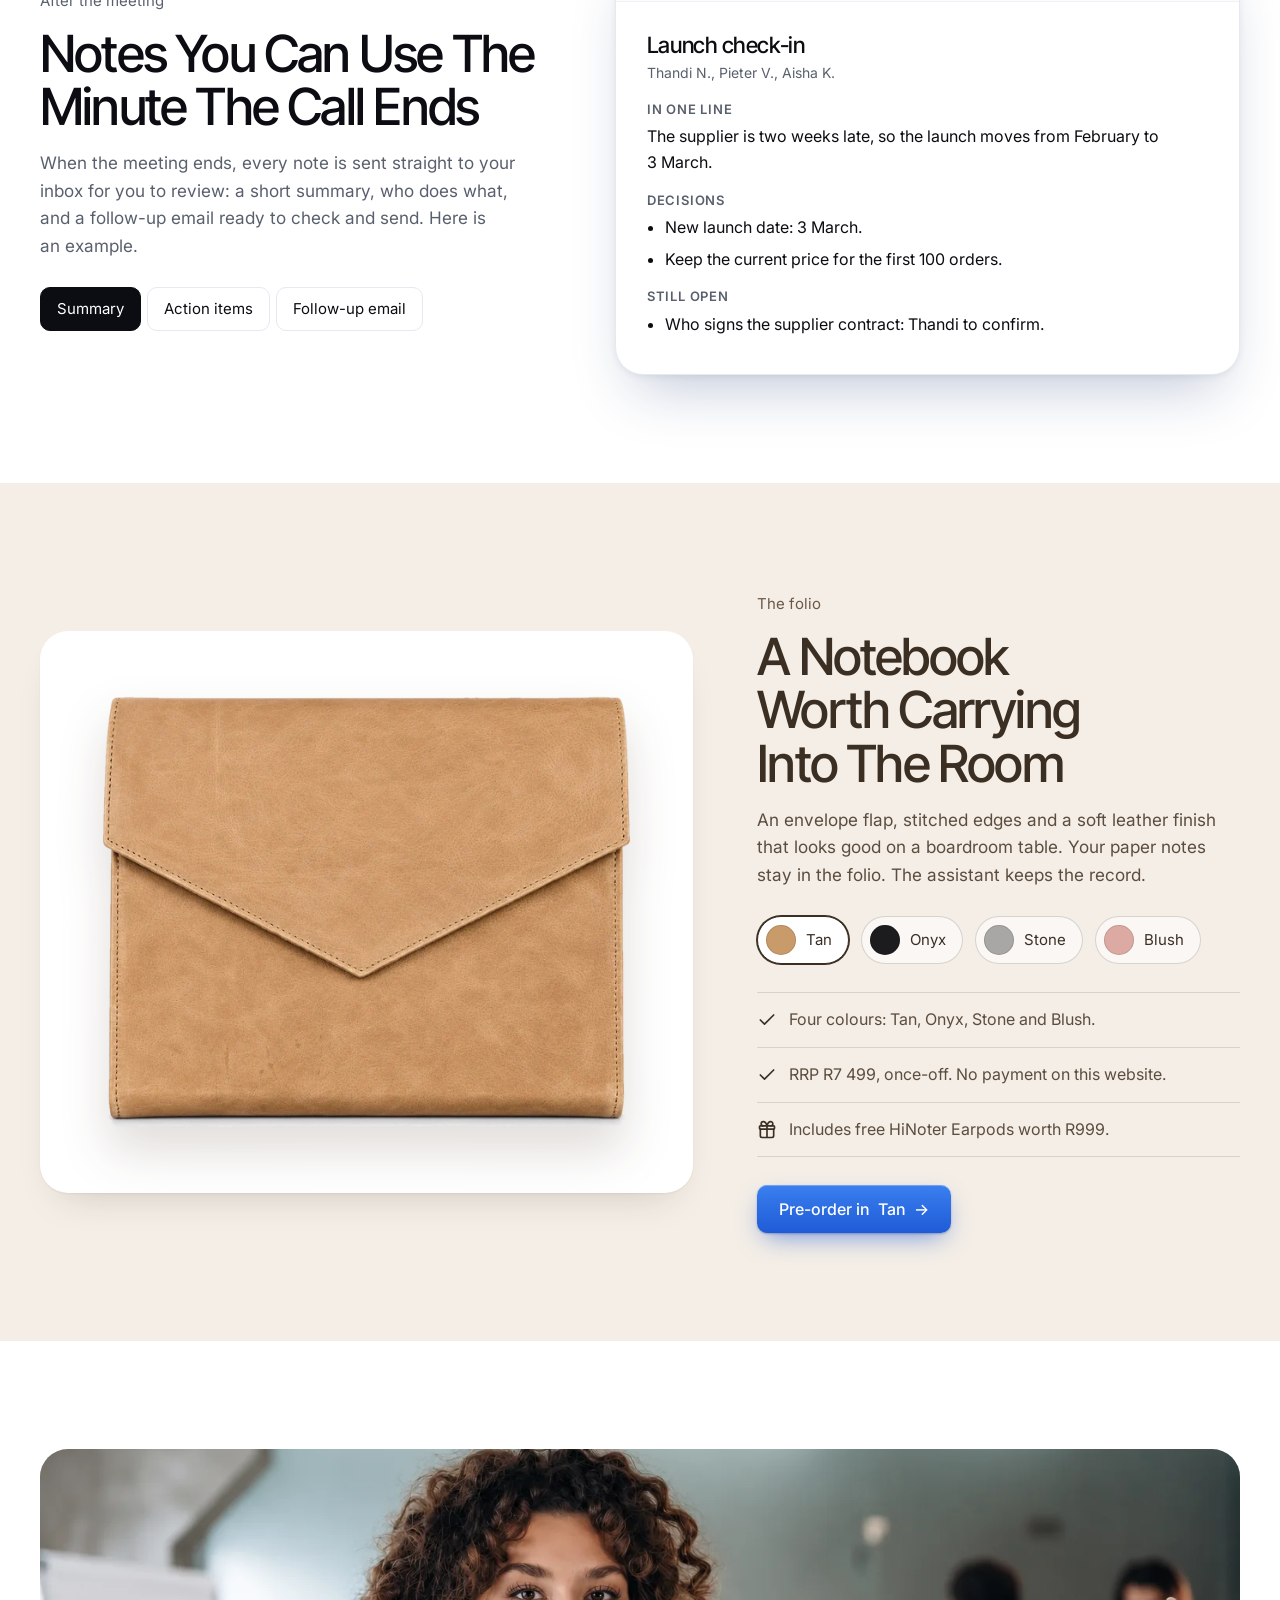
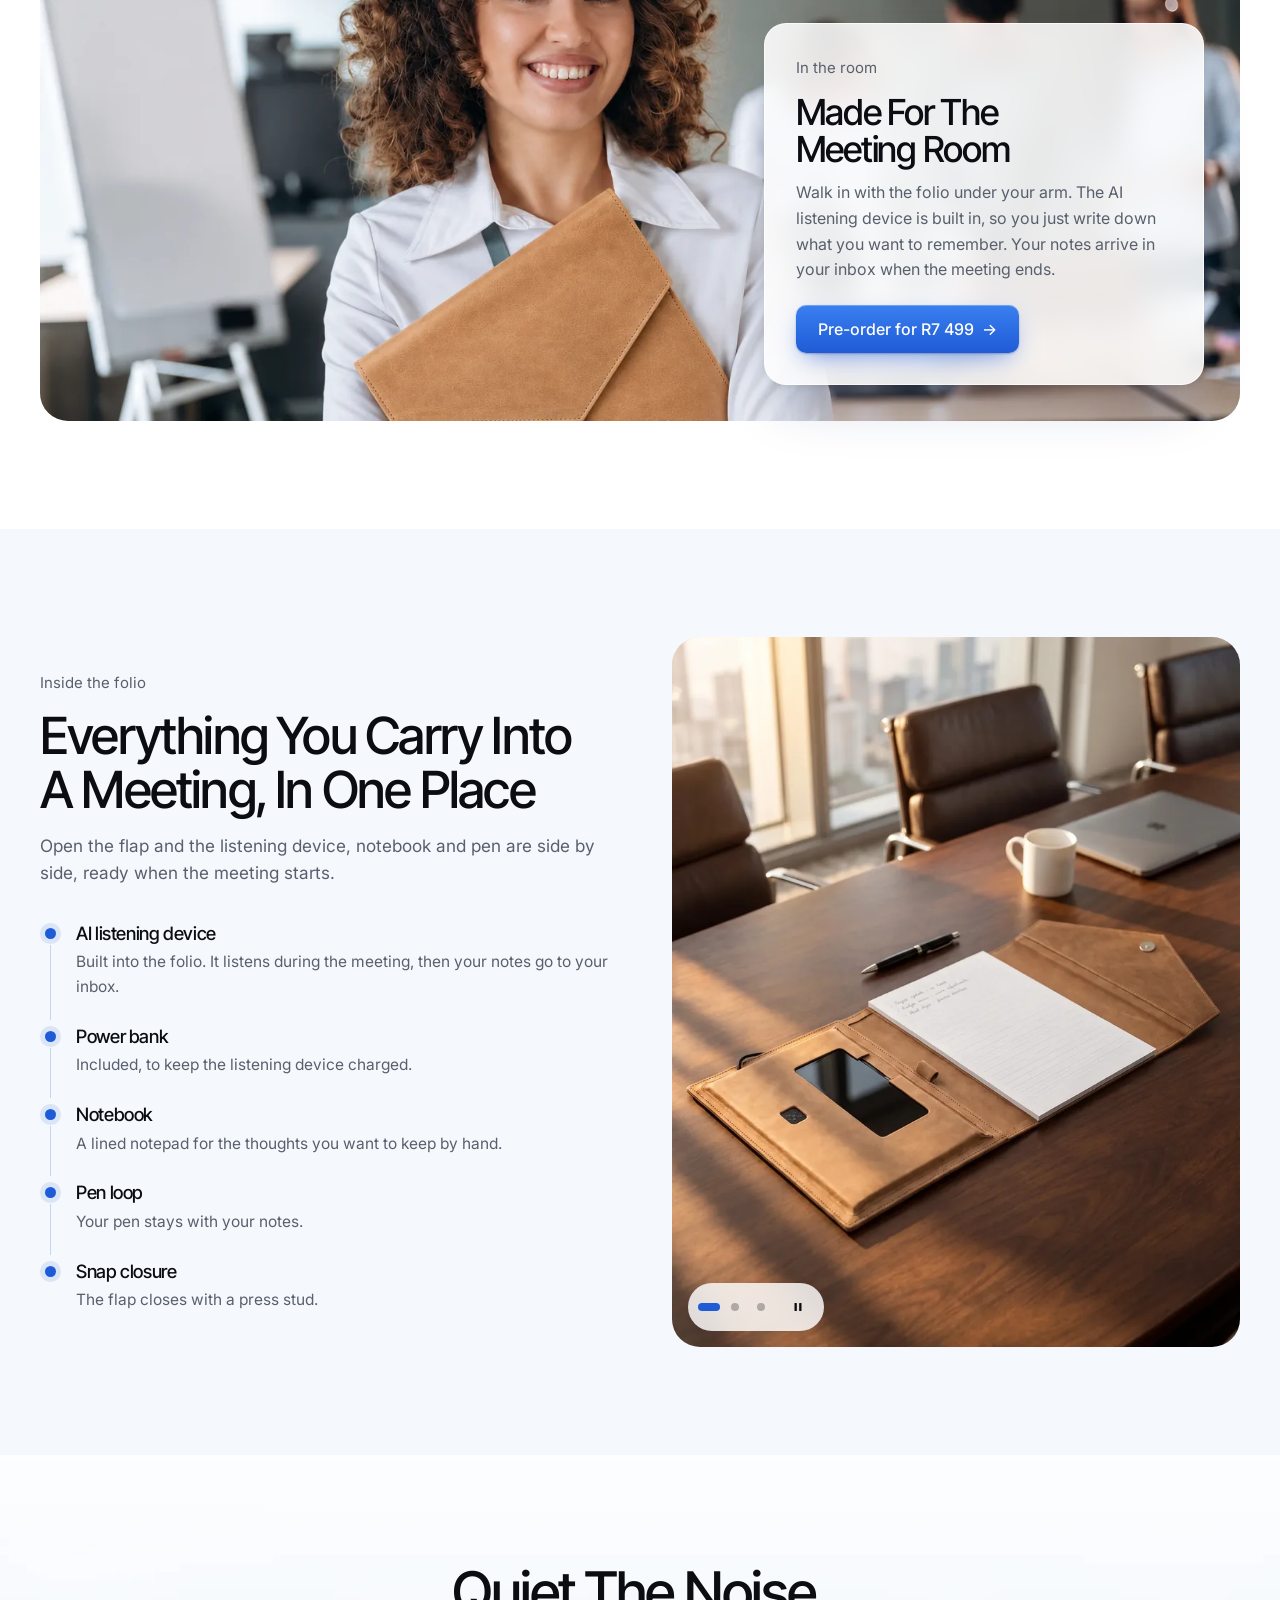
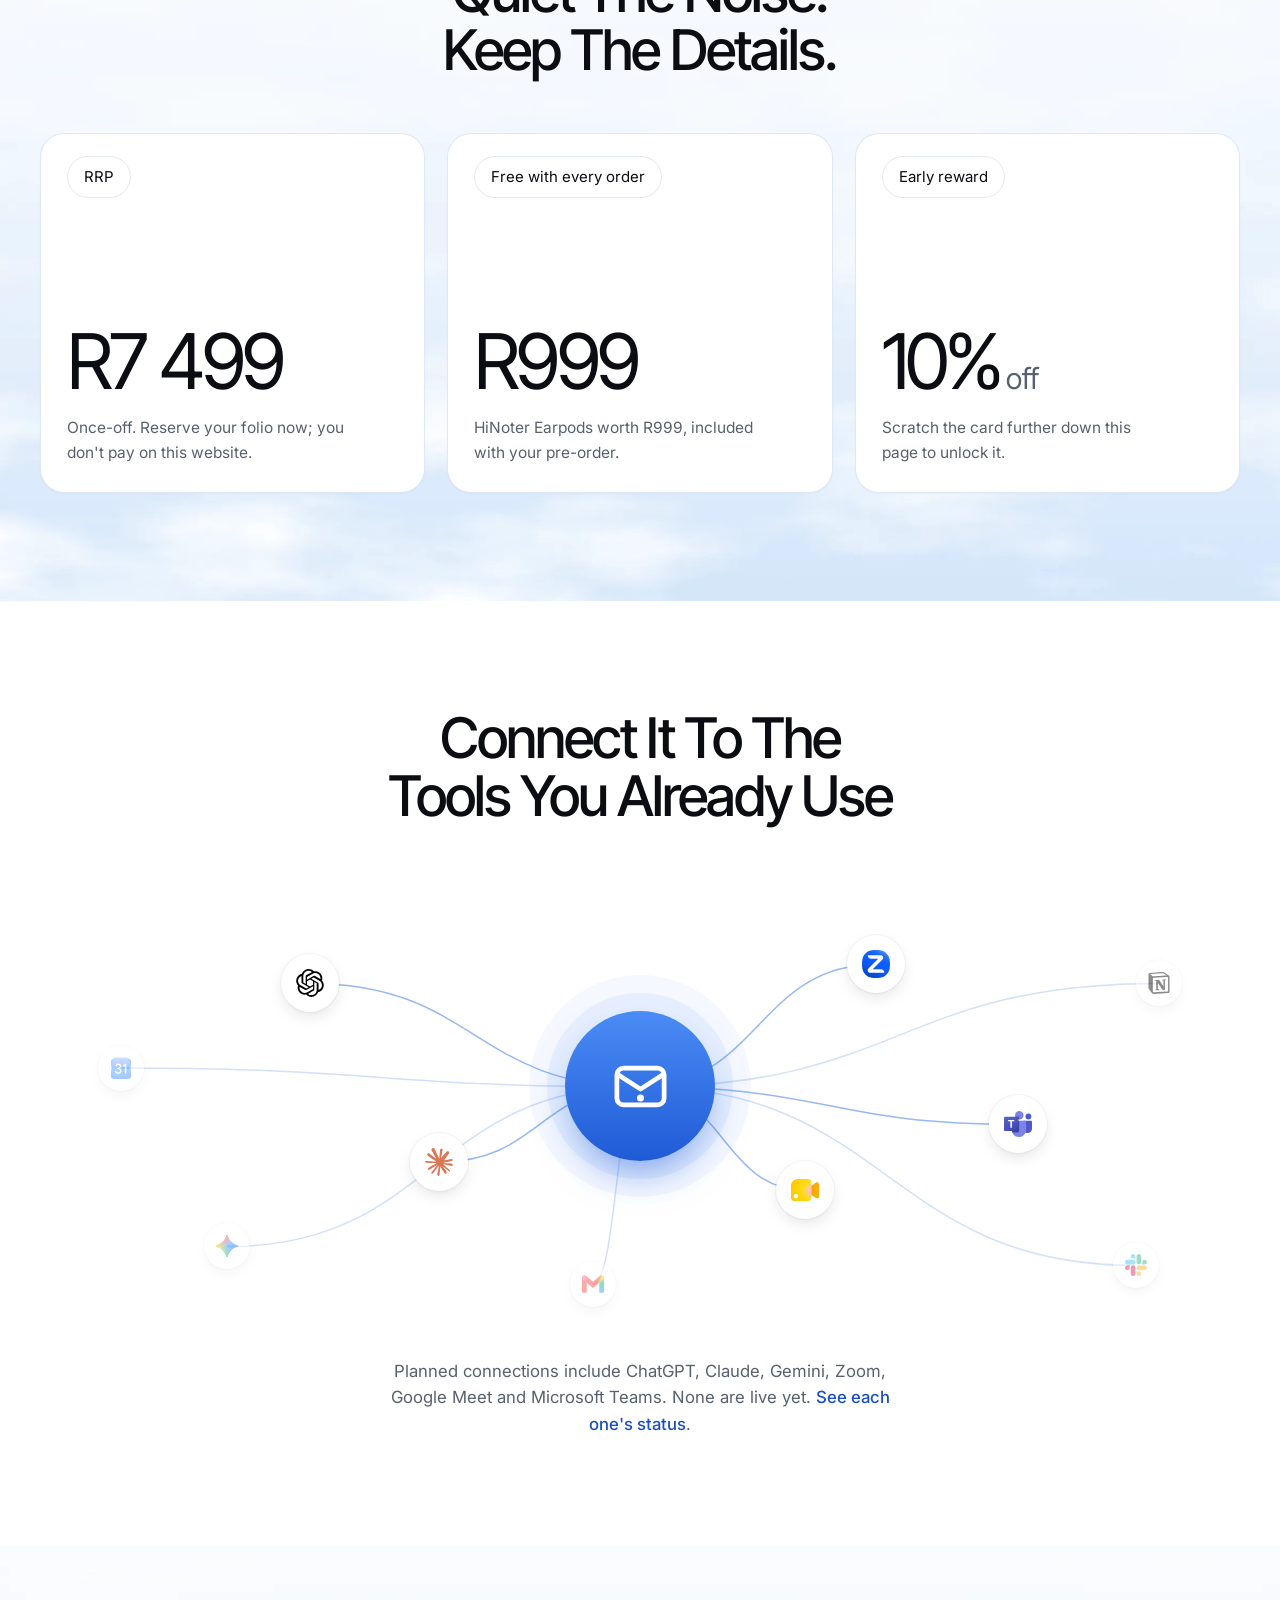
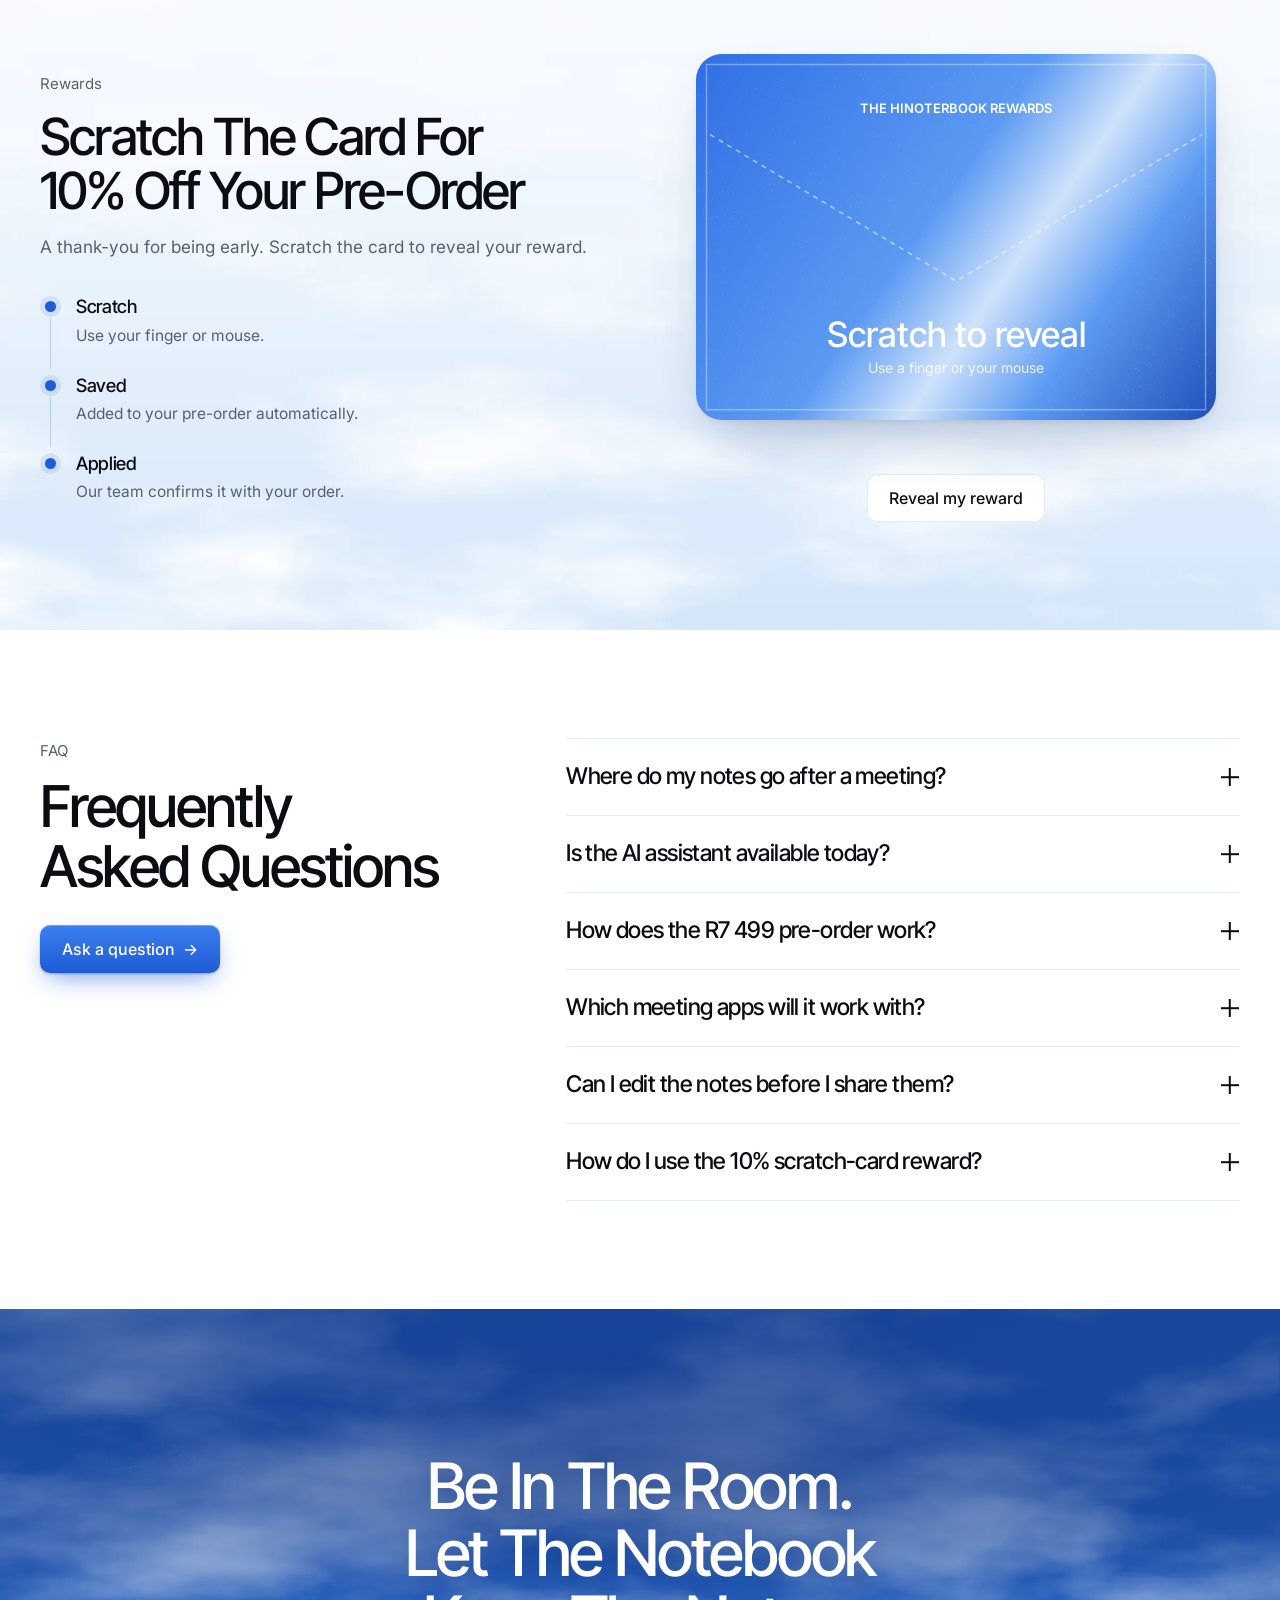
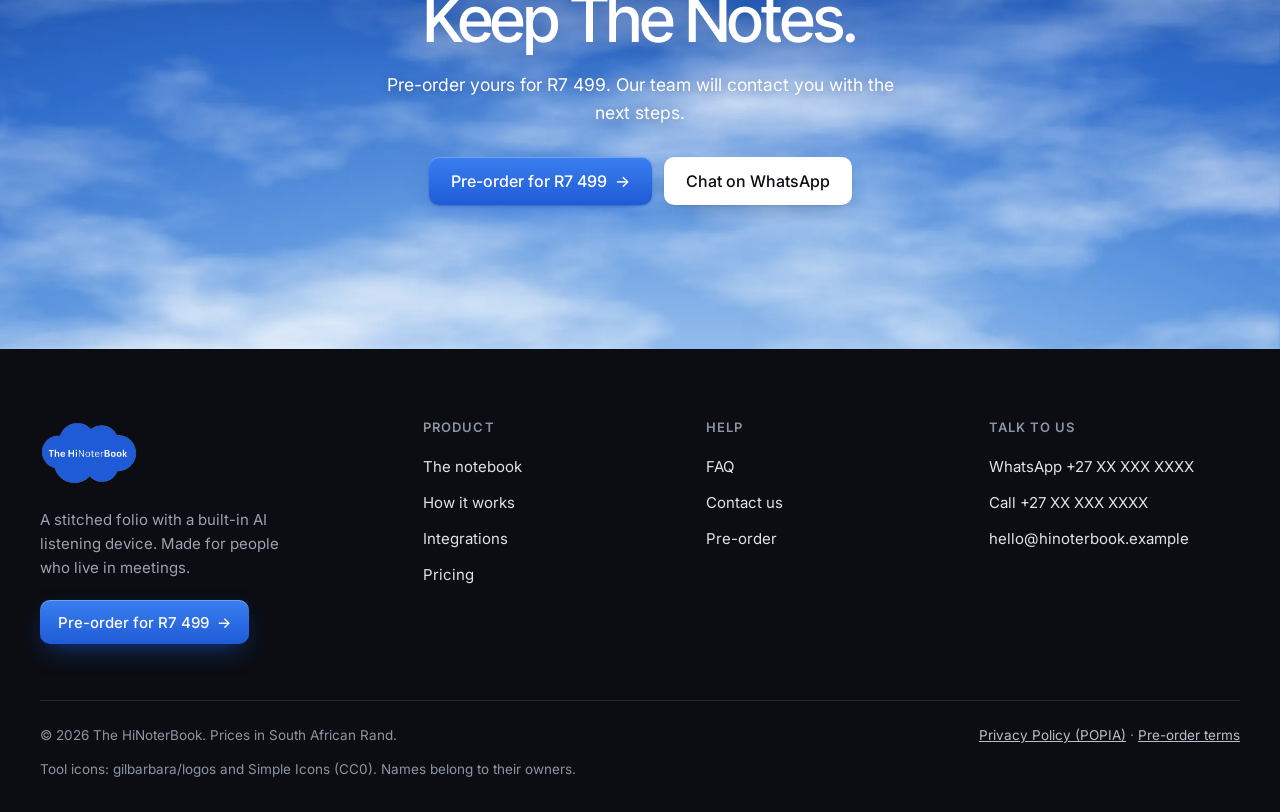
==== commit dc8aa85d: "Inbox email on the laptop screen and new open-folio photos - Hero laptop now shows an inbox with the" ====
--- a/index.html
+++ b/index.html
@@ -54,32 +54,34 @@
   <p class="lede">A stitched folio with a built-in AI listening device. It takes every note and sends them straight to your inbox after the meeting, so you can stay in the conversation.</p>
   <div class="actions"><a class="btn btn-primary" href="pre-order.html">Pre-order for R7 499 <span class="arr" aria-hidden="true">→</span></a><a class="btn btn-white" href="how-it-works.html">See how it works</a></div>
 </div>
-<div class="stage"><div class="laptop" role="img" aria-label="Example: The HiNoterBook app showing a live meeting with its transcript and notes being written">
+<div class="stage"><div class="laptop" role="img" aria-label="Example: an email inbox showing the email The HiNoterBook sends after a meeting, with the summary, decisions and action items">
   <div class="lid"><div class="notch"></div><div class="screen"><div class="screen-fit">
     <div class="screen-wall"></div>
-    <div class="app" aria-hidden="true">
+    <div class="app mail" aria-hidden="true">
       <div class="app-top"><div class="dots"><i></i><i></i><i></i></div>
-        <b style="font-weight:600">The HiNoterBook</b>
-        <div class="app-tabs"><span class="on">Live meeting</span><span>Notes</span><span>Follow-ups</span></div>
-        <span class="rec"><i></i>Capturing · 18:42</span></div>
-      <div class="app-body">
-        <div class="app-main">
-          <div class="meet">
-            <div class="tile big speaking"><div class="av">TN</div><span class="nm">Thandi N.</span><div class="wave"><i></i><i></i><i></i><i></i></div></div>
-            <div class="tile"><div class="av" style="background:#6aa0a0">PV</div><span class="nm">Pieter V.</span></div>
-            <div class="tile"><div class="av" style="background:#9b86c9;background:#8aa16a">AK</div><span class="nm">Aisha K.</span></div>
-            <div class="caption-bar">“So we agree: launch moves to 3 March, and Pieter owns the pricing update.”</div>
+        <b style="font-weight:600">Inbox</b>
+        <div class="msearch">Search mail</div>
+        <span class="newmail"><i></i>New notes just arrived</span></div>
+      <div class="mail-body">
+        <aside class="mlist"><div class="mlist-h">Inbox <span>1 new</span></div><div class="mrow on unread"><span class="mav"></span><div class="mtx"><div class="mtop"><b>The HiNoterBook</b><time>10:42</time></div><div class="msub">Your notes: Launch check-in</div><div class="mprev">Summary, 4 action items and a draft follow-up</div></div></div><div class="mrow"><span class="mav"></span><div class="mtx"><div class="mtop"><b>The HiNoterBook</b><time>Yesterday</time></div><div class="msub">Your notes: Supplier call</div><div class="mprev">Supplier confirmed the new delivery window</div></div></div><div class="mrow"><span class="mav"></span><div class="mtx"><div class="mtop"><b>The HiNoterBook</b><time>Mon</time></div><div class="msub">Your notes: Weekly team sync</div><div class="mprev">3 decisions, 6 action items</div></div></div><div class="mrow"><span class="mav"></span><div class="mtx"><div class="mtop"><b>The HiNoterBook</b><time>Fri</time></div><div class="msub">Your notes: Board prep</div><div class="mprev">Open questions for Thursday</div></div></div></aside>
+        <article class="mread">
+          <div class="mhead">
+            <span class="mlogo"><img src="assets/img/logo.png" alt=""></span>
+            <div><h5>Your notes: Launch check-in</h5><p><b>The HiNoterBook</b> to me · Today 10:42 · sent when your meeting ended</p></div>
           </div>
-          <div class="meet-ctrls"><b>Launch check-in</b> · Google Meet<span class="sp"></span><span class="c">●</span><span class="c">▢</span><span class="c end"></span></div>
-        </div>
-        <div class="app-side">
-          <h5>Live transcript</h5>
-          <div class="tline"><span class="a" style="background:#d28f5a">TN</span><div><b>Thandi</b><p>Supplier needs two more weeks, so the February date won't hold.</p></div><time>18:10</time></div>
-          <div class="tline"><span class="a" style="background:#6aa0a0">PV</span><div><b>Pieter</b><p>Then 3 March works. I'll redo the pricing sheet.</p></div><time>18:31</time></div>
-          <h5 style="margin-top:4px">Notes, as they happen</h5>
-          <div class="note-live"><div class="chip-row"><span class="chip">Decision</span><span class="chip">Action</span><span class="chip">Risk</span></div>
-            <ul><li>Supplier delay of two weeks</li><li data-typer='[&quot;Decision: launch date moves to 3 March.&quot;, &quot;Action: Pieter updates the pricing sheet by Friday.&quot;, &quot;Open question: who signs off the supplier contract?&quot;]' class="typing">Decision: launch date moves to 3 March.</li></ul></div>
-        </div>
+          <div class="mcard">
+            <div class="mmeta"><span>Launch check-in</span><span>32 min</span><span>Thandi N., Pieter V., Aisha K.</span></div>
+            <h6>Summary</h6>
+            <p>The supplier is two weeks late, so the launch moves from February to 3 March.</p>
+            <div class="mcols">
+              <div><h6>Decisions</h6><ul><li>New launch date: 3 March</li><li>Current price holds for the first 100 orders</li></ul></div>
+              <div><h6>Action items</h6><ul class="mtodo"><li><i></i>Update the pricing sheet<em>Pieter · Fri</em></li><li><i></i>Tell the launch partners<em>Aisha · Wed</em></li><li><i></i>Confirm who signs the contract<em>Thandi · Thu</em></li></ul></div>
+            </div>
+            <div class="mbtns"><span class="mb pri">Review notes</span><span class="mb">Send follow-up email</span><span class="mb">Full transcript</span></div>
+          </div>
+          <div class="mdraft"><h6>Draft follow-up email · ready to review</h6>
+            <p>Hi both, thanks for today. Quick recap: the supplier needs two more weeks, so we're launching on 3 March. Pieter, please update the pricing sheet by Friday. Aisha, could you let the launch partners know by Wednesday?</p></div>
+        </article>
       </div>
     </div>
   </div></div></div>
@@ -212,9 +214,9 @@
     <span class="eyebrow">Inside the folio</span>
     <h2>Everything you carry into a meeting, in one place</h2>
     <p class="lede">Open the flap and the listening device, notebook and pen are side by side, ready when the meeting starts.</p>
-    <ul class="dot-list"><li><b>AI listening device</b><span>Built into the folio. It listens during the meeting, then your notes go to your inbox.</span></li><li><b>Power bank</b><span>Included, to keep the listening device charged.</span></li><li><b>Notebook</b><span>Paper for the thoughts you want to keep by hand.</span></li><li><b>Pen loop</b><span>Your pen stays with your notes.</span></li><li><b>Snap closure</b><span>The flap closes with a press stud.</span></li></ul>
-  </div>
-  <div class="inside-img slideshow" data-slideshow><img class="slide on" src="assets/img/folio-travertine-1600.webp" srcset="assets/img/folio-travertine-800.webp 800w, assets/img/folio-travertine-1600.webp 1600w" sizes="(max-width: 860px) 92vw, 560px" width="1600" height="2142" alt="The tan folio lying open on a travertine stone slab, with its built-in AI listening device, a cream notebook and a gold pen beside it" loading="lazy" decoding="async"><img class="slide" src="assets/img/folio-table-1600.webp" srcset="assets/img/folio-table-800.webp 800w, assets/img/folio-table-1600.webp 1600w" sizes="(max-width: 860px) 92vw, 560px" width="1600" height="2142" alt="The tan folio lying open on a long boardroom table, with its built-in AI listening device, a cream notebook and a pen beside it, and a city view through the windows" loading="lazy" decoding="async"><img class="slide" src="assets/img/folio-open-1600.webp" srcset="assets/img/folio-open-800.webp 800w, assets/img/folio-open-1600.webp 1600w" sizes="(max-width: 860px) 92vw, 560px" width="1600" height="2142" alt="The tan folio lying open on a wooden desk, showing its built-in AI listening device, a pen loop and a cream notebook under the snap flap" loading="lazy" decoding="async"><div class="slide-ctrl"><div class="slide-dots" role="group" aria-label="Photos"><button class="slide-dot" type="button" aria-label="Show photo 1 of 3" aria-current="true"><i></i></button><button class="slide-dot" type="button" aria-label="Show photo 2 of 3"><i></i></button><button class="slide-dot" type="button" aria-label="Show photo 3 of 3"><i></i></button></div><button class="slide-pause" type="button" aria-pressed="false" aria-label="Pause photos" data-slide-pause><svg class="i-pause" viewBox="0 0 24 24" aria-hidden="true"><rect x="6" y="5" width="4" height="14" rx="1"/><rect x="14" y="5" width="4" height="14" rx="1"/></svg><svg class="i-play" viewBox="0 0 24 24" aria-hidden="true"><path d="M8 5.5v13a1 1 0 0 0 1.5.9l10-6.5a1 1 0 0 0 0-1.7l-10-6.6A1 1 0 0 0 8 5.5z"/></svg></button></div></div>
+    <ul class="dot-list"><li><b>AI listening device</b><span>Built into the folio. It listens during the meeting, then your notes go to your inbox.</span></li><li><b>Power bank</b><span>Included, to keep the listening device charged.</span></li><li><b>Notebook</b><span>A lined notepad for the thoughts you want to keep by hand.</span></li><li><b>Pen loop</b><span>Your pen stays with your notes.</span></li><li><b>Snap closure</b><span>The flap closes with a press stud.</span></li></ul>
+  </div>
+  <div class="inside-img slideshow" data-slideshow><img class="slide on" src="assets/img/folio-wood-1600.webp" srcset="assets/img/folio-wood-800.webp 800w, assets/img/folio-wood-1600.webp 1600w" sizes="(max-width: 860px) 92vw, 560px" width="1600" height="2142" alt="The tan folio lying open on a dark wooden boardroom table, showing its built-in AI listening device, a pen loop and a lined notepad, with a pen and coffee mug beside it and a city view behind" loading="lazy" decoding="async"><img class="slide" src="assets/img/folio-cafe-1600.webp" srcset="assets/img/folio-cafe-800.webp 800w, assets/img/folio-cafe-1600.webp 1600w" sizes="(max-width: 860px) 92vw, 560px" width="1600" height="2142" alt="The tan folio standing open on a cafe table, showing its built-in AI listening device, a pen in its loop and a notepad with handwritten meeting notes, next to a cappuccino" loading="lazy" decoding="async"><img class="slide" src="assets/img/folio-studio-1600.webp" srcset="assets/img/folio-studio-800.webp 800w, assets/img/folio-studio-1600.webp 1600w" sizes="(max-width: 860px) 92vw, 560px" width="1600" height="2142" alt="The tan folio lying open on a plain grey background, showing its built-in AI listening device, a pen loop, a lined notepad and the snap-button flap" loading="lazy" decoding="async"><div class="slide-ctrl"><div class="slide-dots" role="group" aria-label="Photos"><button class="slide-dot" type="button" aria-label="Show photo 1 of 3" aria-current="true"><i></i></button><button class="slide-dot" type="button" aria-label="Show photo 2 of 3"><i></i></button><button class="slide-dot" type="button" aria-label="Show photo 3 of 3"><i></i></button></div><button class="slide-pause" type="button" aria-pressed="false" aria-label="Pause photos" data-slide-pause><svg class="i-pause" viewBox="0 0 24 24" aria-hidden="true"><rect x="6" y="5" width="4" height="14" rx="1"/><rect x="14" y="5" width="4" height="14" rx="1"/></svg><svg class="i-play" viewBox="0 0 24 24" aria-hidden="true"><path d="M8 5.5v13a1 1 0 0 0 1.5.9l10-6.5a1 1 0 0 0 0-1.7l-10-6.6A1 1 0 0 0 8 5.5z"/></svg></button></div></div>
 </div></div></section>
 
 <section class="section ground-soft"><div class="wrap">
--- a/assets/css/site.css
+++ b/assets/css/site.css
@@ -733,3 +733,49 @@
 .film.idle .film-big{display:grid}
 .film.idle .film-ctrl{display:none}
 @media (max-width:760px){.film{background-image:url(../img/film-poster-960.webp);aspect-ratio:16/10}.film-ctrl{right:10px;bottom:10px}.film-big{width:64px;height:64px}}
+
+/* Laptop screen: notes email in an inbox (fixed 1100px canvas, scaled by site.js) */
+.app.mail{grid-template-rows:42px 1fr}
+.msearch{margin-left:18px;flex:0 1 320px;background:var(--surface);border-radius:8px;padding:5px 12px;color:var(--muted);font-size:11.5px}
+.newmail{margin-left:auto;display:flex;align-items:center;gap:7px;font-weight:600;color:var(--blue-ink);background:#eaf1fe;border-radius:999px;padding:4px 10px;font-size:11px}
+.newmail i{width:7px;height:7px;border-radius:50%;background:var(--blue-2);animation:pulse 1.6s infinite}
+.mail-body{display:grid;grid-template-columns:300px 1fr;min-height:0}
+.mlist{border-right:1px solid var(--line-2);background:#fbfcfe;overflow:hidden}
+.mlist-h{display:flex;justify-content:space-between;align-items:center;padding:12px 14px 8px;font-weight:600;font-size:13px}
+.mlist-h span{font-size:10.5px;font-weight:600;color:#fff;background:var(--blue-2);border-radius:999px;padding:2px 8px}
+.mrow{display:flex;gap:10px;padding:10px 14px;border-top:1px solid var(--line-2)}
+.mrow.on{background:#eaf1fe;box-shadow:inset 3px 0 0 var(--blue-2)}
+.mav{width:28px;height:28px;flex:none;border-radius:50%;background:#fff url(../img/logo.png) center/86% no-repeat;box-shadow:0 0 0 1px var(--line)}
+.mtx{min-width:0;flex:1}
+.mtop{display:flex;justify-content:space-between;gap:6px;font-size:11.5px}
+.mtop b{font-weight:500}
+.mtop time{color:var(--muted);font-size:10.5px}
+.mrow.unread .mtop b,.mrow.unread .msub{font-weight:700}
+.msub{font-size:11.5px;margin-top:1px;white-space:nowrap;overflow:hidden;text-overflow:ellipsis}
+.mprev{font-size:10.5px;color:var(--muted);white-space:nowrap;overflow:hidden;text-overflow:ellipsis}
+.mread{padding:16px 22px;overflow:hidden;background:#fff}
+.mhead{display:flex;gap:12px;align-items:center;padding-bottom:12px;border-bottom:1px solid var(--line-2)}
+.mlogo{width:52px;height:38px;border-radius:9px;display:grid;place-items:center;flex:none}
+.mlogo img{width:52px;height:auto}
+.mhead h5{margin:0;font-size:16px;font-weight:600;font-family:var(--font-head);letter-spacing:-.01em}
+.mhead p{margin:2px 0 0;color:var(--muted);font-size:11px}
+.mhead p b{color:var(--ink);font-weight:600}
+.mcard{margin-top:14px;border:1px solid var(--line);border-radius:12px;padding:14px 16px;background:linear-gradient(180deg,#f7faff,#fff 40%)}
+.mmeta{display:flex;gap:6px;flex-wrap:wrap}
+.mmeta span{font-size:10.5px;background:#fff;border:1px solid var(--line);border-radius:999px;padding:2px 8px;color:var(--ink-2)}
+.mcard h6{margin:12px 0 4px;font-size:10px;letter-spacing:.08em;text-transform:uppercase;color:var(--muted);font-weight:600;font-family:var(--font-body)}
+.mcard p{margin:0;font-size:12px;color:var(--ink)}
+.mcols{display:grid;grid-template-columns:1fr 1.15fr;gap:16px}
+.mcols ul{margin:0;padding-left:15px;font-size:11.5px}
+.mcols li{margin:3px 0}
+.mtodo{list-style:none;padding:0!important}
+.mtodo li{display:grid;grid-template-columns:14px 1fr auto;gap:7px;align-items:center;padding:4px 0;border-bottom:1px solid var(--line-2);margin:0!important}
+.mtodo li:last-child{border-bottom:0}
+.mtodo i{width:11px;height:11px;border-radius:3px;border:1.5px solid #b5bfcf}
+.mtodo em{font-style:normal;font-size:10px;color:var(--muted);background:var(--surface);border-radius:5px;padding:1px 6px}
+.mbtns{display:flex;gap:7px;margin-top:14px}
+.mb{font-size:11px;font-weight:500;border:1px solid var(--line);border-radius:8px;padding:5px 10px;background:#fff}
+.mb.pri{background:var(--blue-2);border-color:var(--blue-2);color:#fff}
+.mdraft{margin-top:12px;border:1px dashed #c9d6ee;border-radius:12px;padding:12px 16px;background:#fbfdff}
+.mdraft h6{margin:0 0 4px;font-size:10px;letter-spacing:.08em;text-transform:uppercase;color:var(--blue-ink);font-weight:600;font-family:var(--font-body)}
+.mdraft p{margin:0;font-size:11.5px;color:var(--ink-2);line-height:1.55}
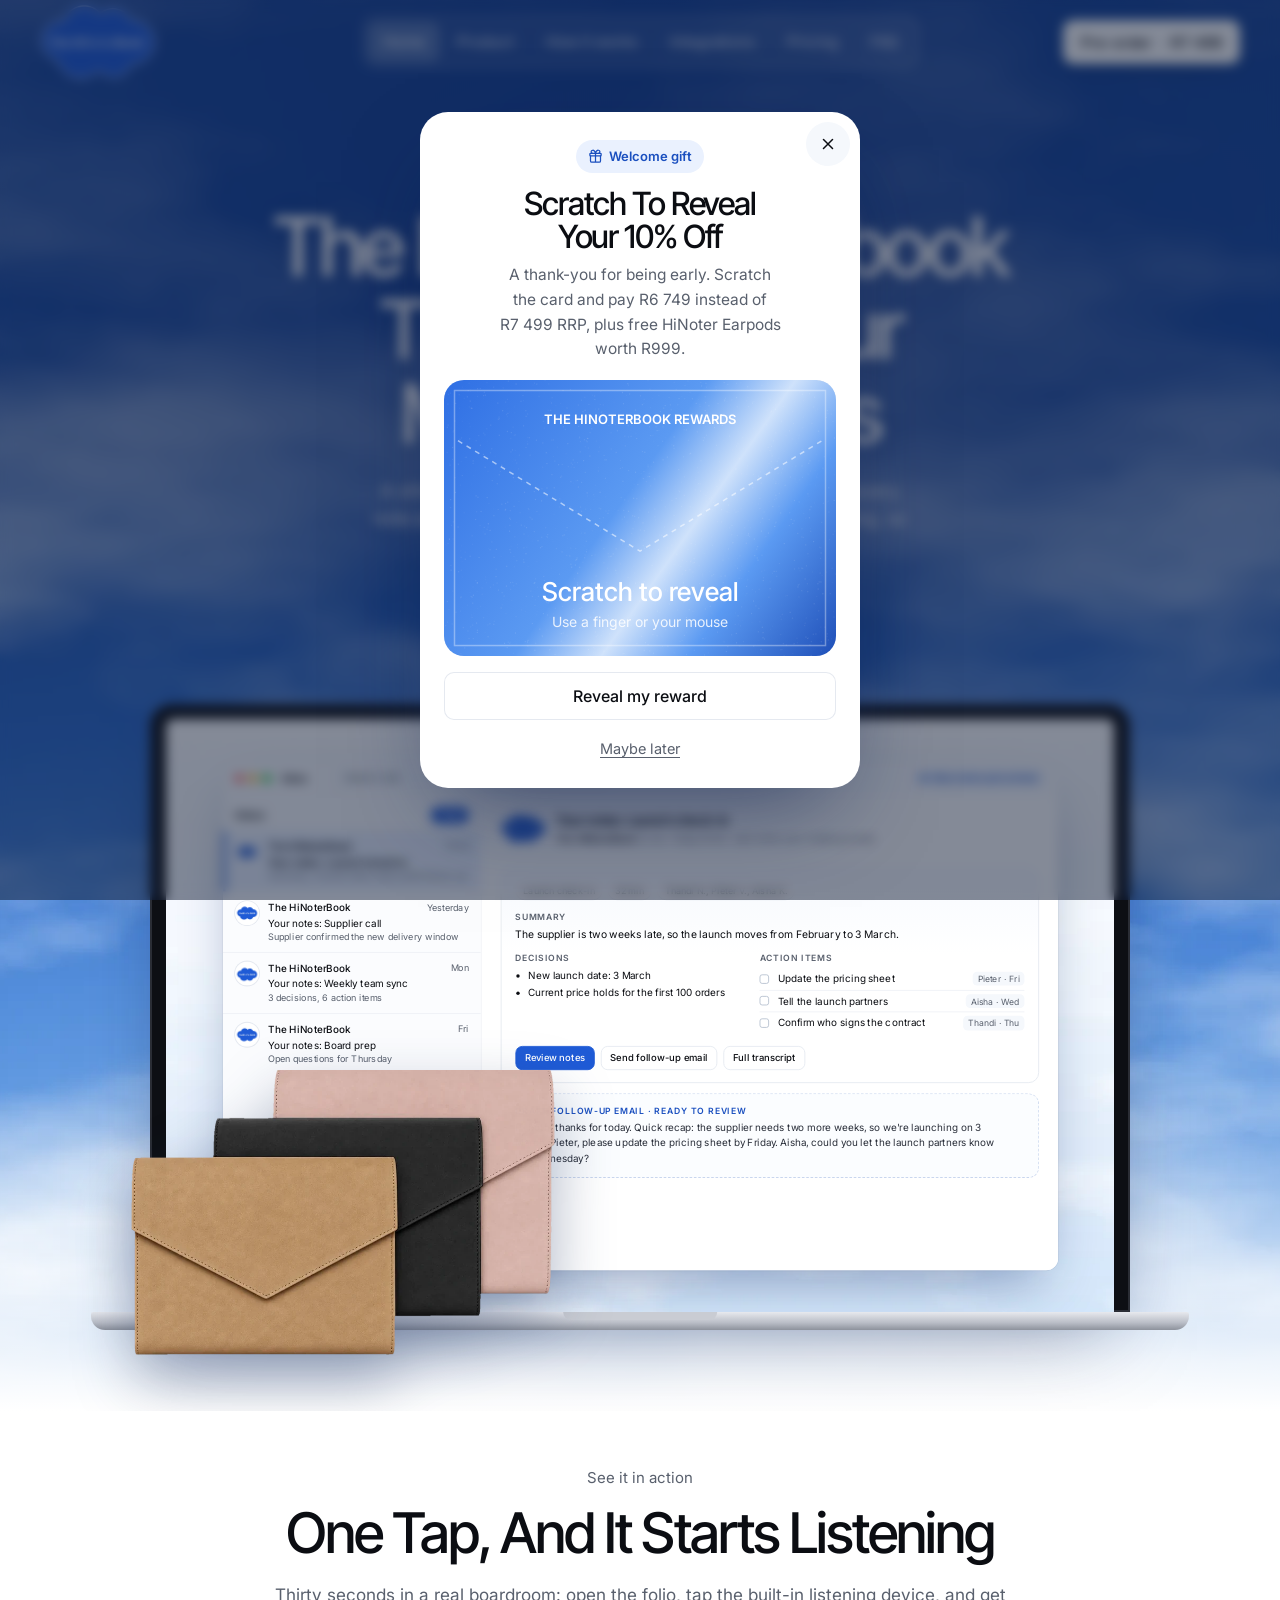
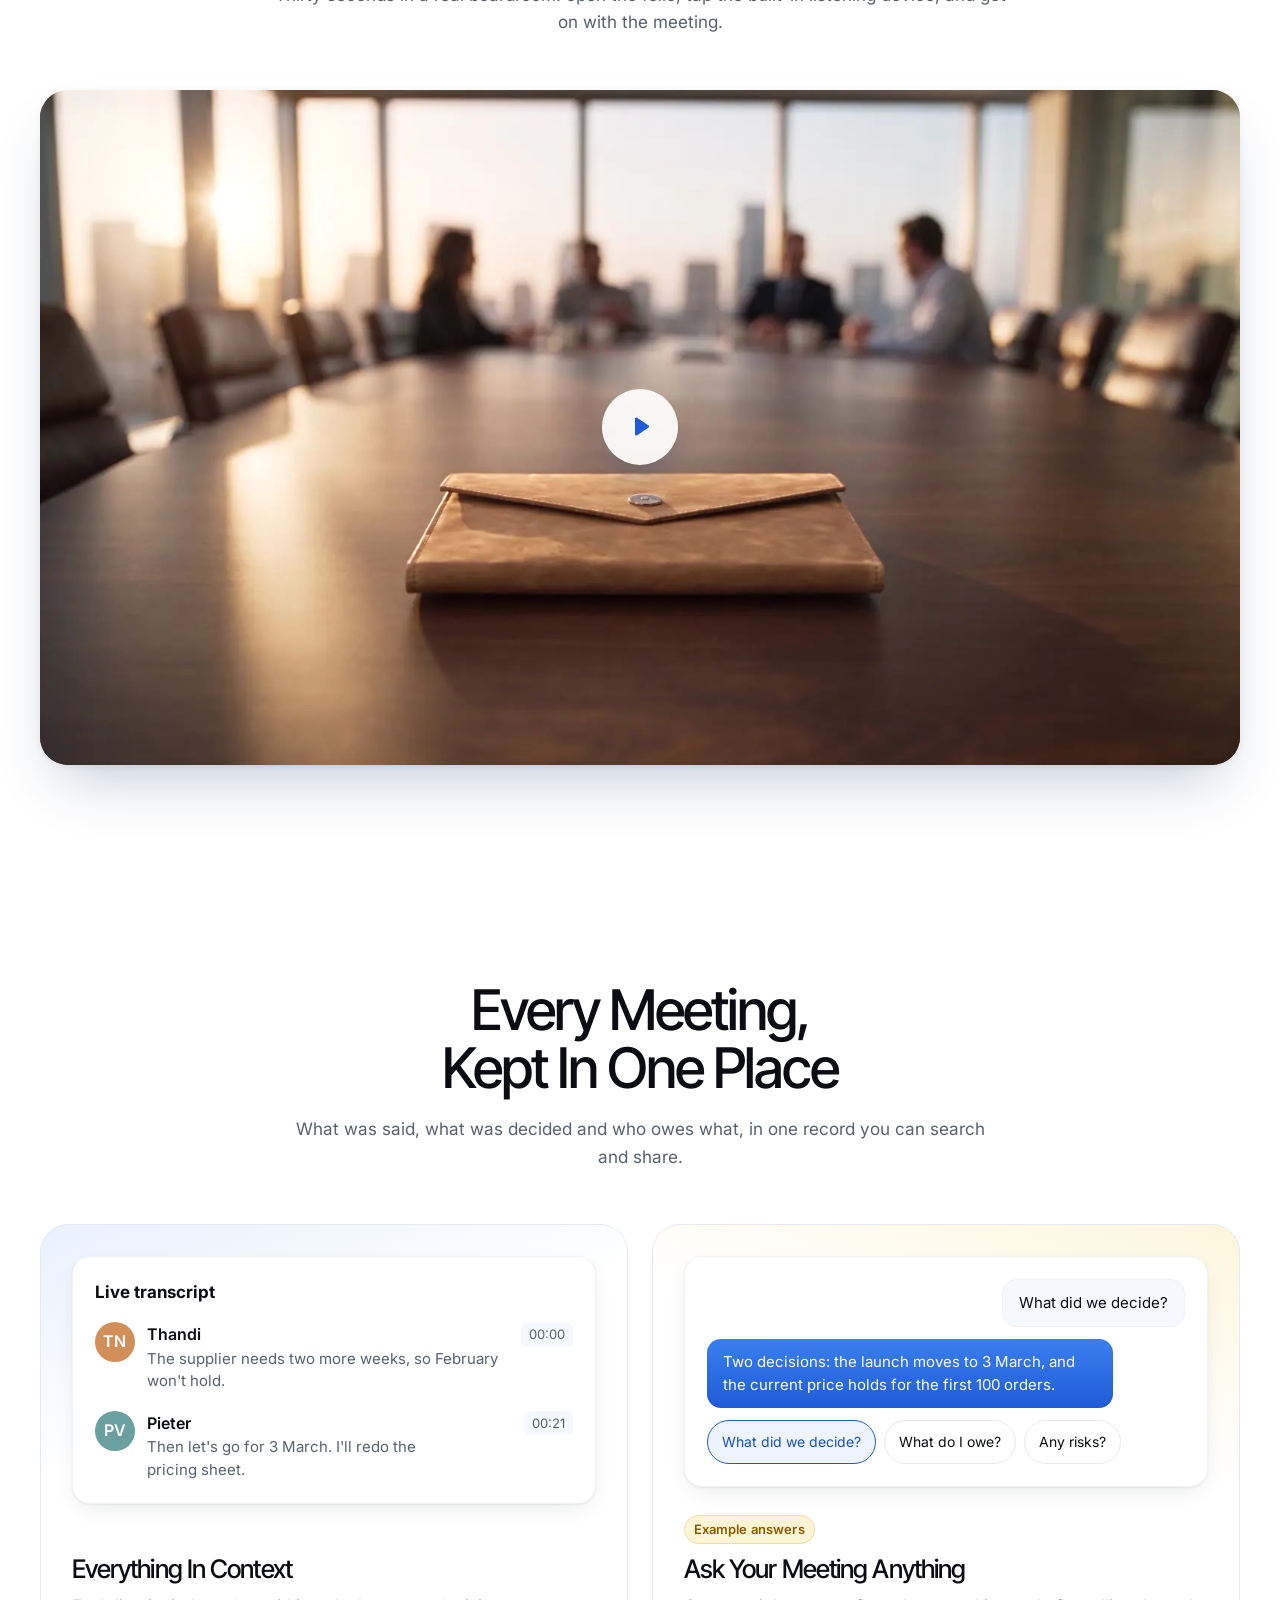
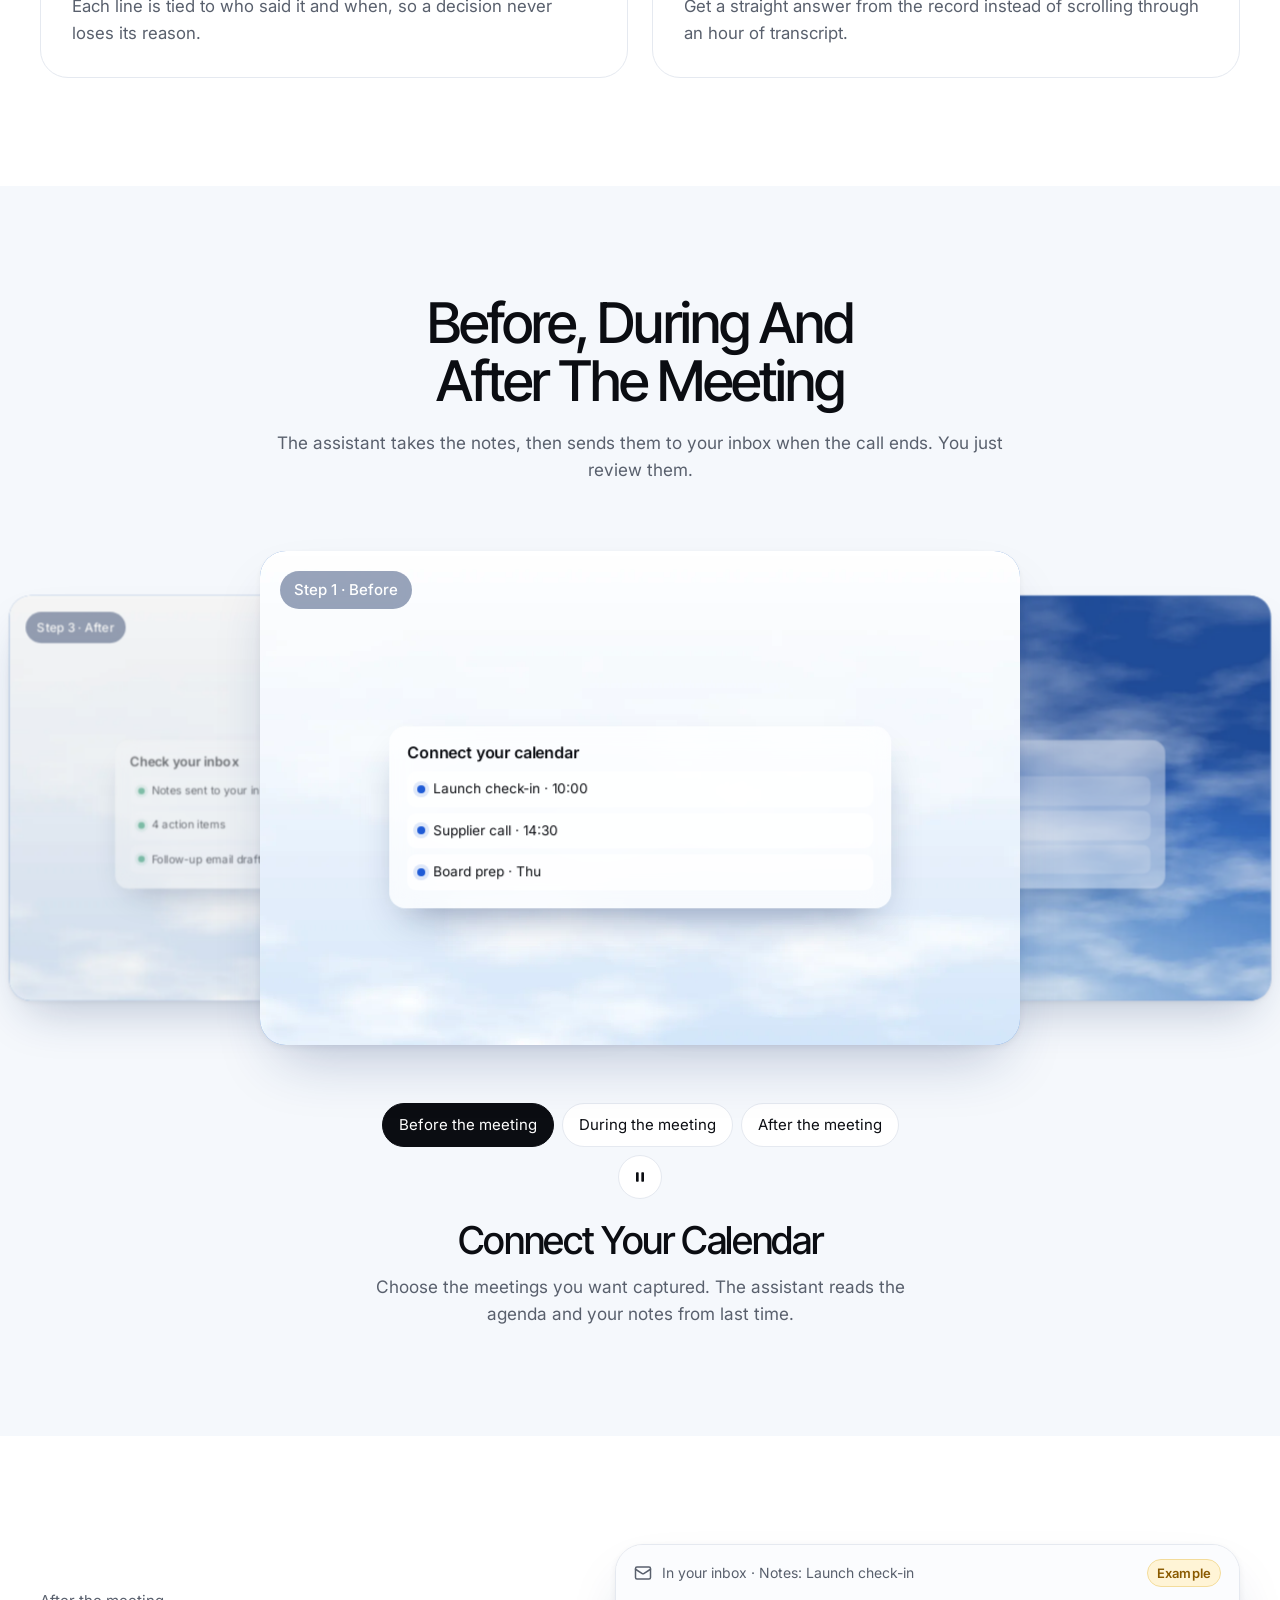
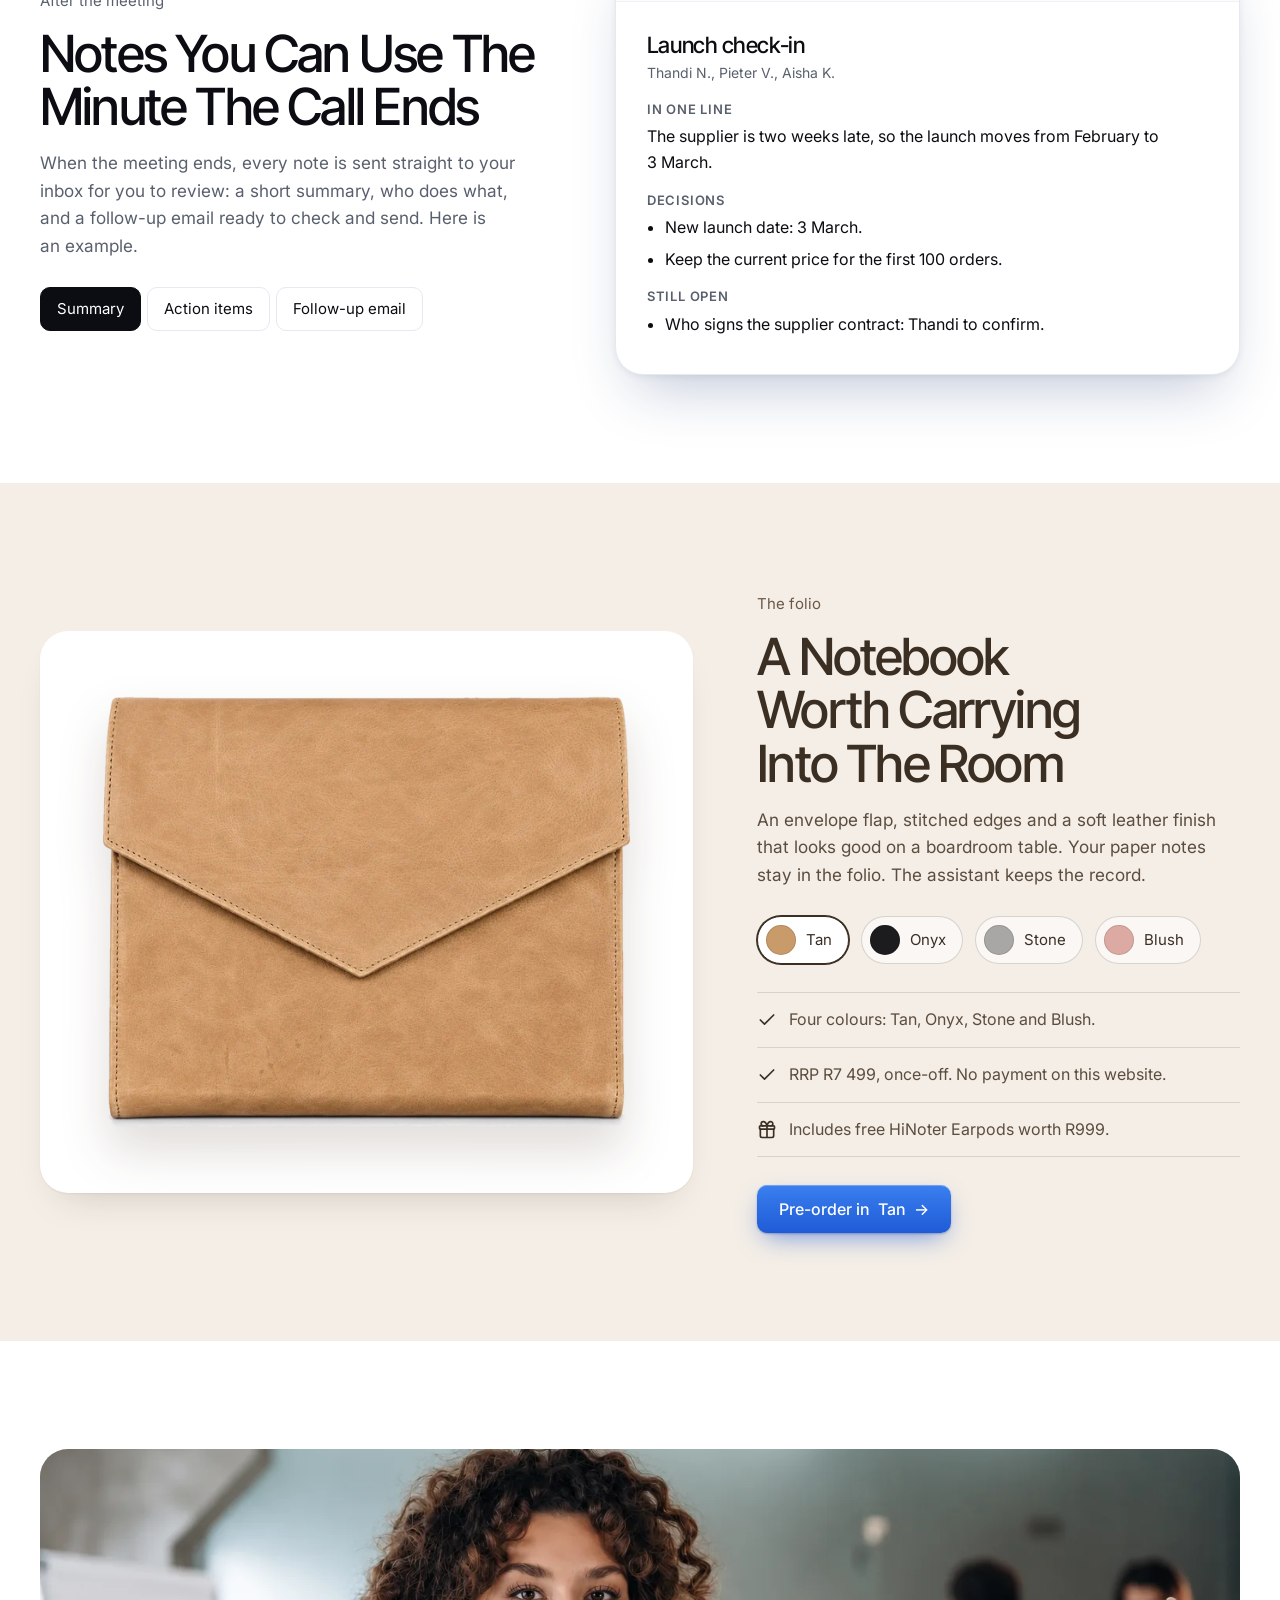
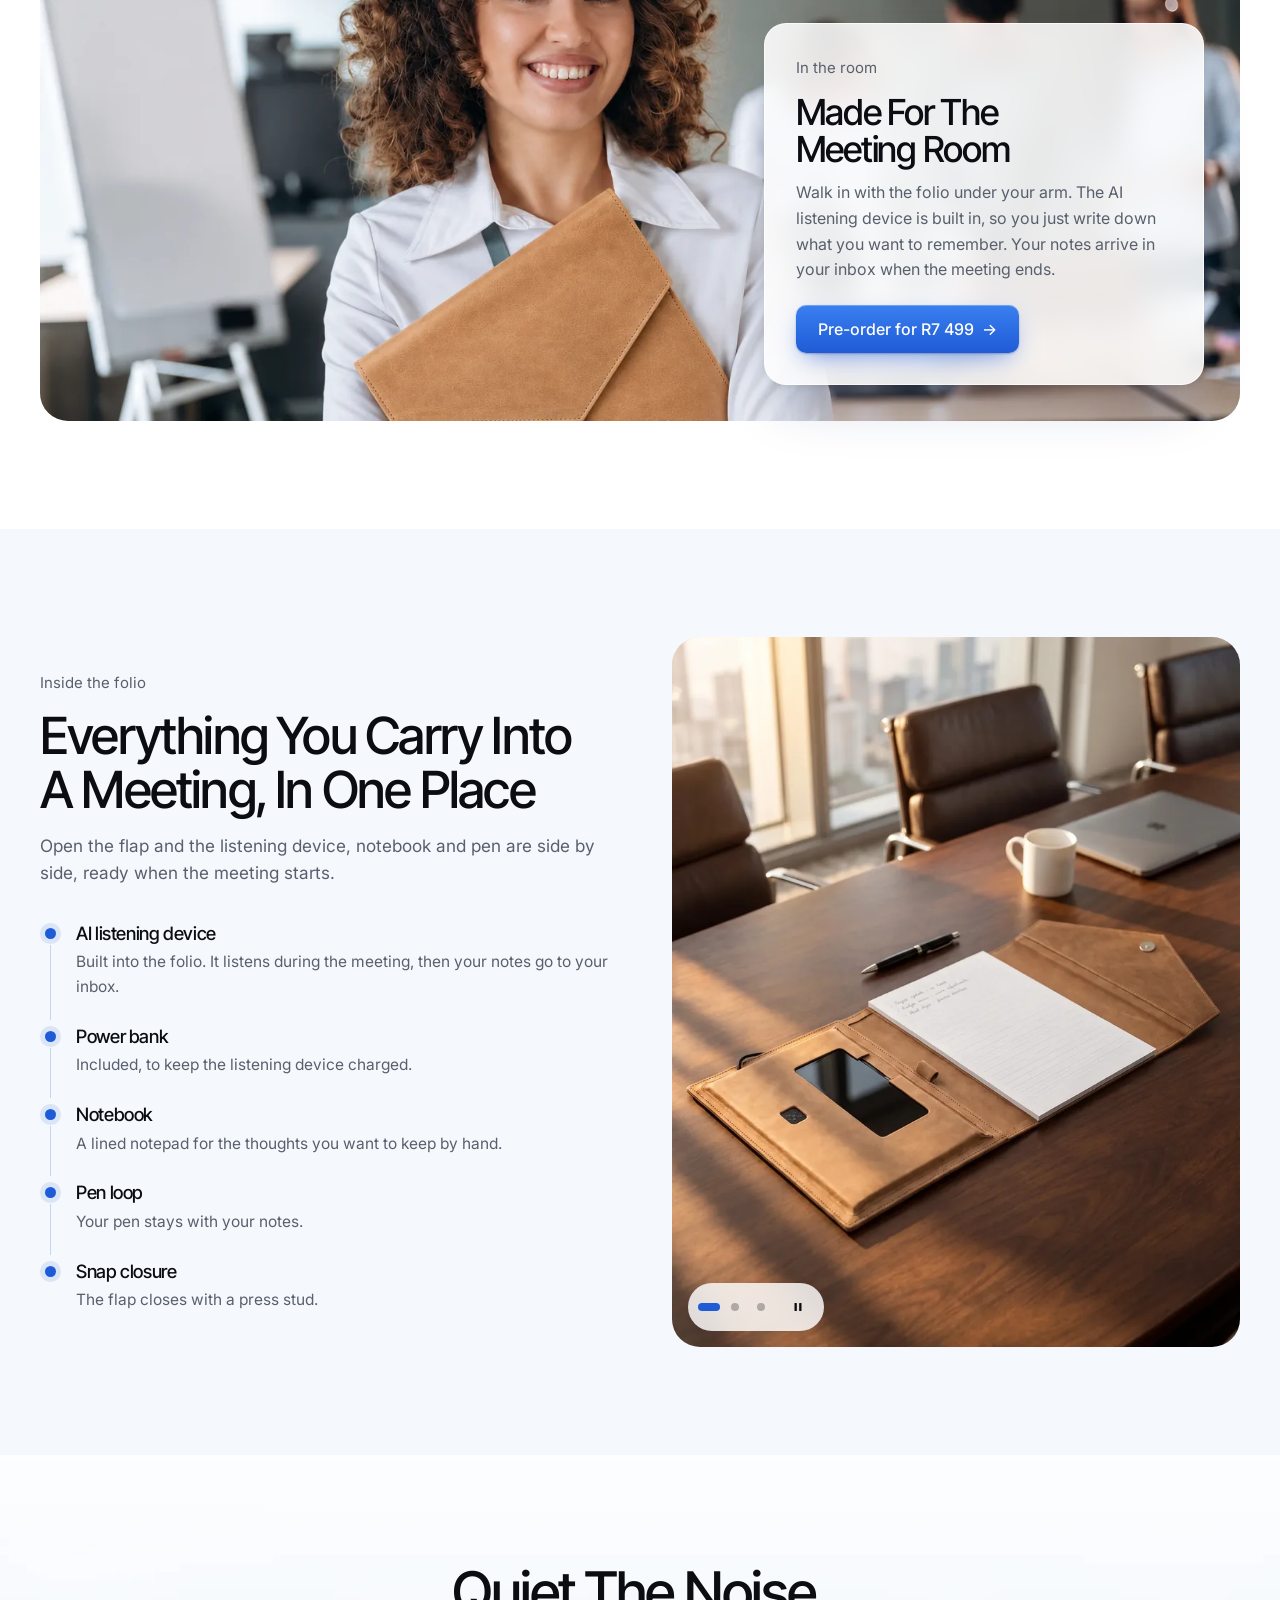
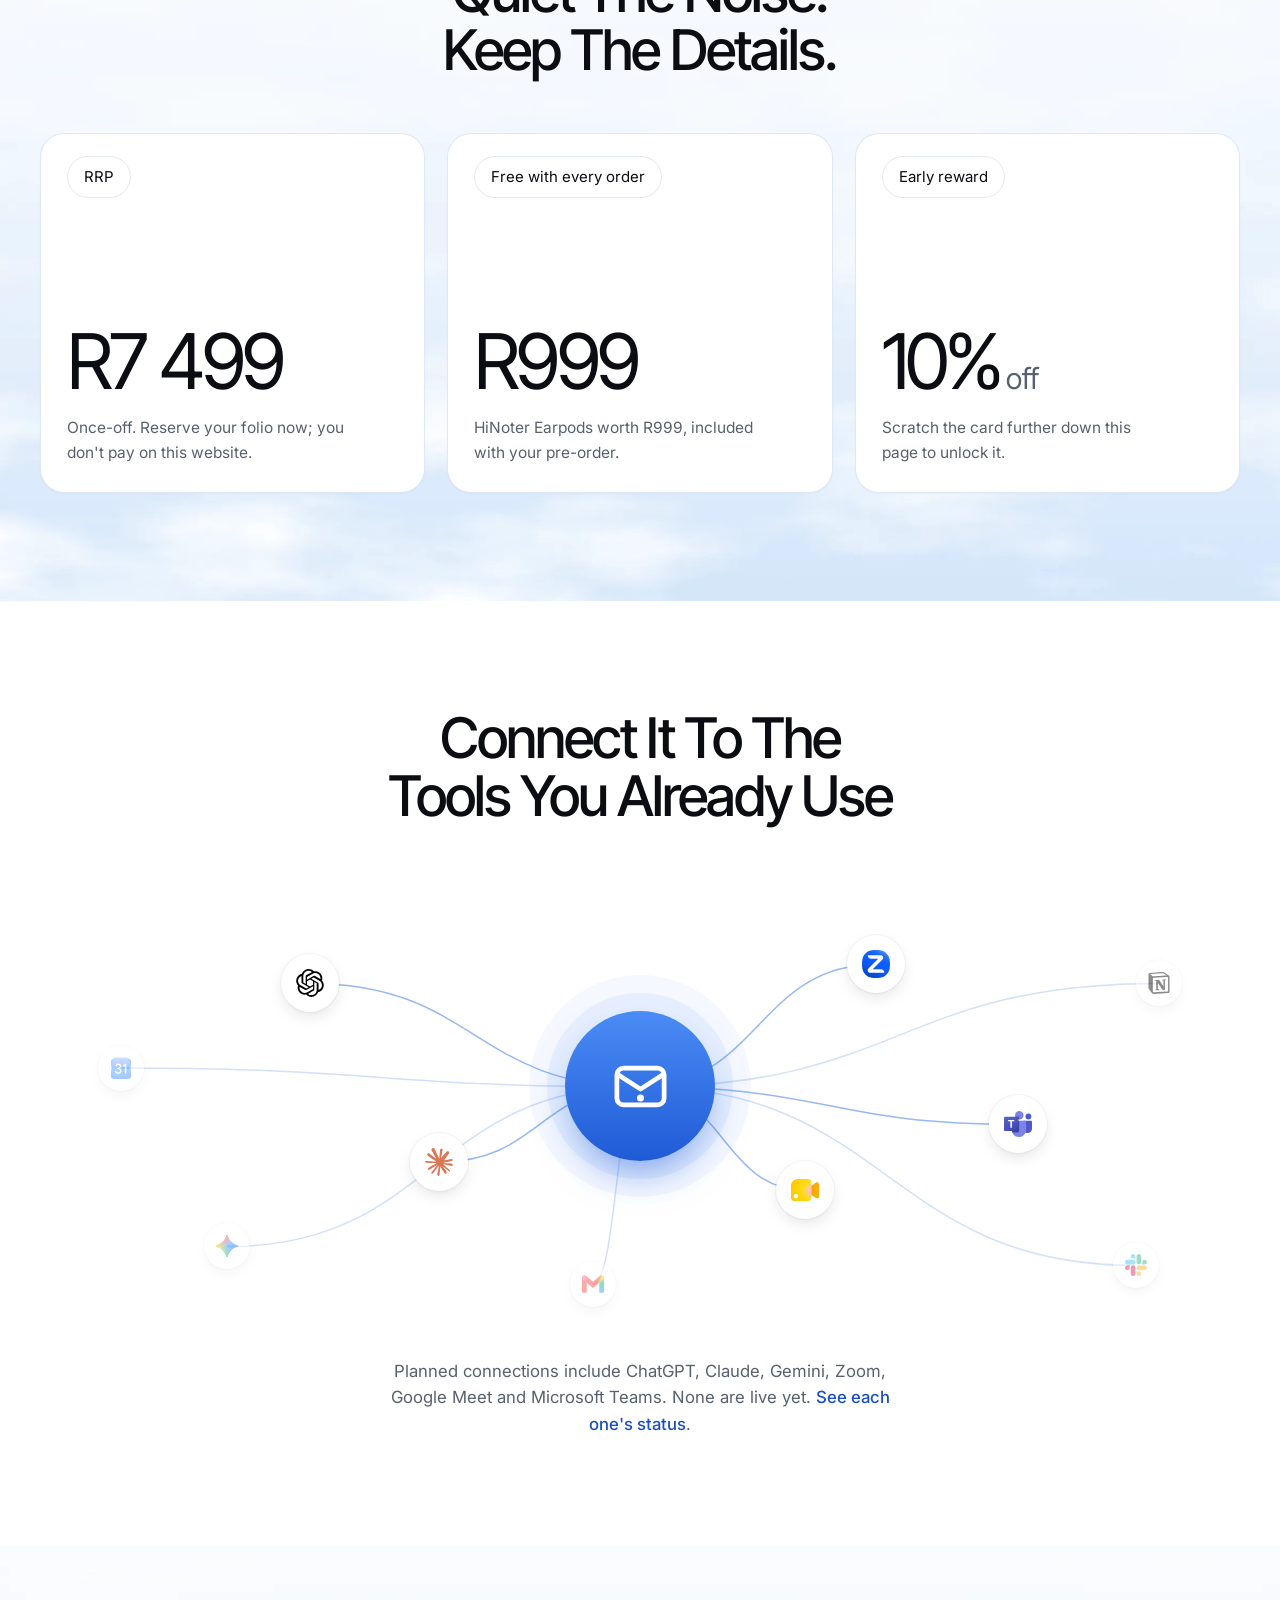
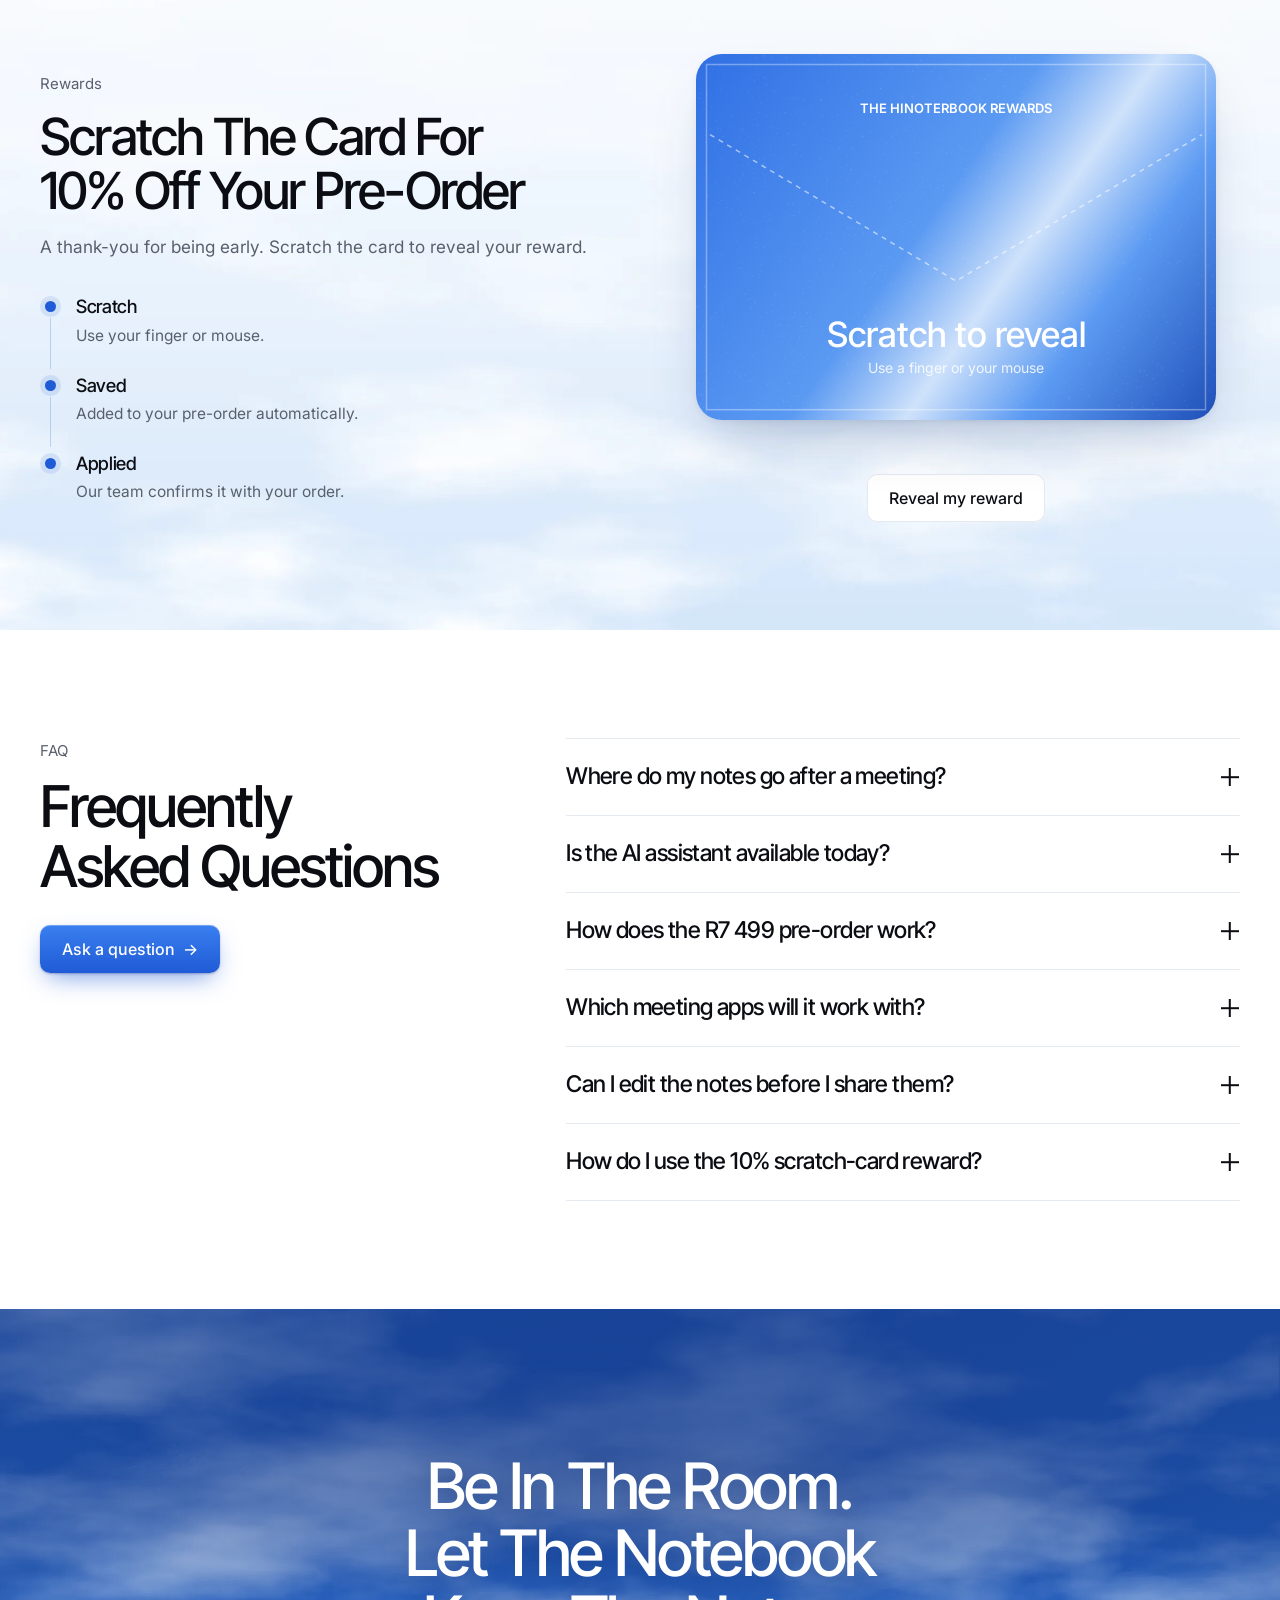
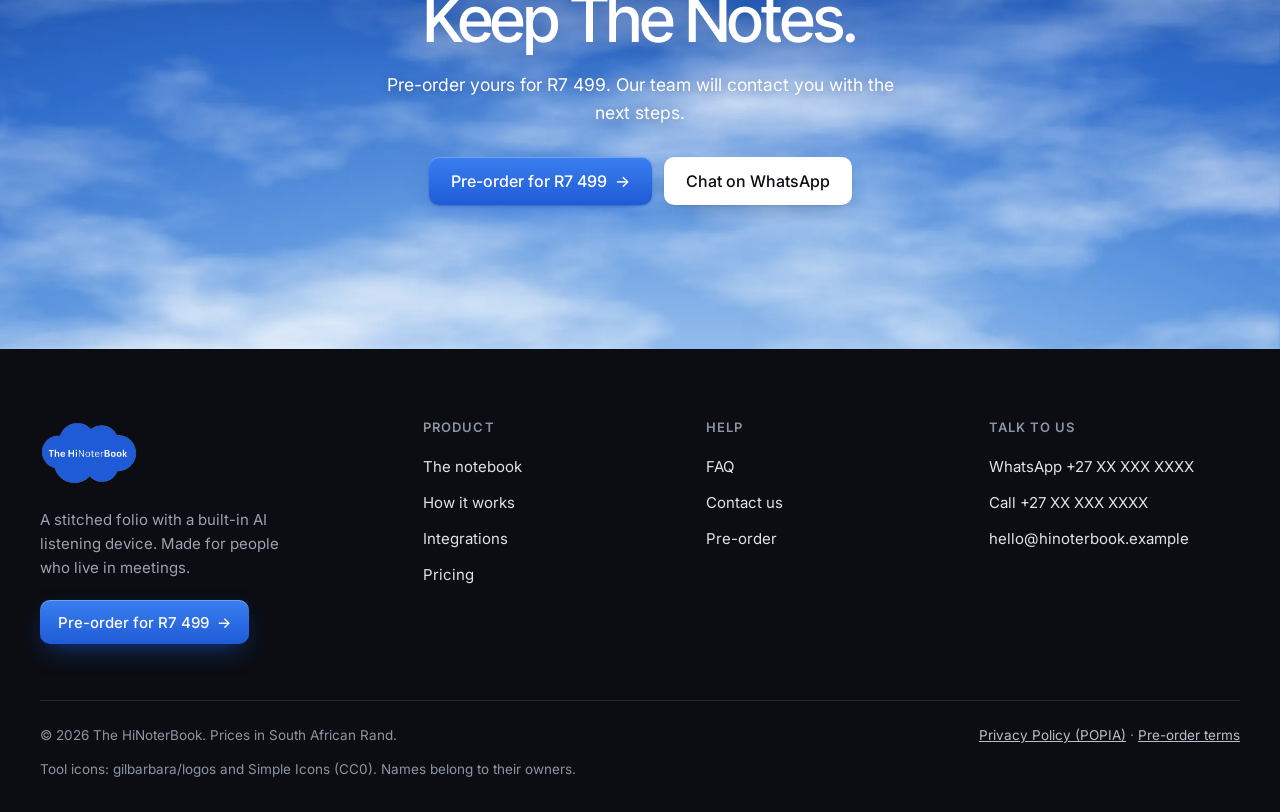
==== commit fd9a4b63: "New product video and perfectly centred play buttons - Replaced the homepage film with the new board" ====
--- a/index.html
+++ b/index.html
@@ -90,23 +90,23 @@
 </section>
 
 <section class="section film-sec"><div class="wrap">
-  <div class="s-head"><span class="eyebrow">See it in action</span><h2>Open it, and it starts listening</h2><p>Thirty seconds on a real boardroom table: lift the flap, and the built-in listening device is ready for the meeting.</p></div>
+  <div class="s-head"><span class="eyebrow">See it in action</span><h2>One tap, and it starts listening</h2><p>Thirty seconds in a real boardroom: open the folio, tap the built-in listening device, and get on with the meeting.</p></div>
   <div class="film" data-film>
-    <video muted loop playsinline preload="none" poster="assets/img/film-poster-1600.webp" aria-label="Video: a hand opens the tan HiNoterBook folio on a boardroom table, showing the built-in listening device, notebook and pen. Caption: Your notebook starts listening.">
-      <source src="assets/video/folio-film-960.mp4" type="video/mp4" media="(max-width: 760px)">
-      <source src="assets/video/folio-film-1600.mp4" type="video/mp4">
+    <video muted loop playsinline preload="none" poster="assets/img/film-poster-1600.webp?v=2" aria-label="Video: the tan HiNoterBook folio on a boardroom table. A finger taps the built-in listening device, its screen shows The HiNoterBook and a sound wave, with the caption Your notebook starts listening, then someone writes notes on the notepad.">
+      <source src="assets/video/folio-film-960.mp4?v=2" type="video/mp4" media="(max-width: 760px)">
+      <source src="assets/video/folio-film-1600.mp4?v=2" type="video/mp4">
     </video>
     <div class="film-ctrl">
       <button class="film-btn" type="button" data-film-play aria-label="Pause video" aria-pressed="false">
         <svg class="i-pause" viewBox="0 0 24 24" aria-hidden="true"><rect x="6" y="5" width="4" height="14" rx="1"/><rect x="14" y="5" width="4" height="14" rx="1"/></svg>
-        <svg class="i-play" viewBox="0 0 24 24" aria-hidden="true"><path d="M8 5.5v13a1 1 0 0 0 1.5.9l10-6.5a1 1 0 0 0 0-1.7l-10-6.6A1 1 0 0 0 8 5.5z"/></svg>
+        <svg class="i-play" viewBox="0 0 24 24" aria-hidden="true"><path d="M9 6.2v11.6c0 .8.9 1.3 1.6.8l8.6-5.8c.6-.4.6-1.2 0-1.6l-8.6-5.8C9.9 4.9 9 5.4 9 6.2z"/></svg>
       </button>
       <button class="film-btn" type="button" data-film-sound aria-label="Turn sound on" aria-pressed="false">
         <svg class="i-off" viewBox="0 0 24 24" aria-hidden="true" fill="none" stroke="currentColor" stroke-width="2" stroke-linecap="round" stroke-linejoin="round"><path d="M11 5 6 9H3v6h3l5 4V5z"/><path d="m22 9-6 6M16 9l6 6"/></svg>
         <svg class="i-on" viewBox="0 0 24 24" aria-hidden="true" fill="none" stroke="currentColor" stroke-width="2" stroke-linecap="round" stroke-linejoin="round"><path d="M11 5 6 9H3v6h3l5 4V5z"/><path d="M15.5 8.5a5 5 0 0 1 0 7M18.5 5.5a9 9 0 0 1 0 13"/></svg>
       </button>
     </div>
-    <button class="film-big" type="button" data-film-start aria-label="Play video"><svg viewBox="0 0 24 24" aria-hidden="true"><path d="M8 5.5v13a1 1 0 0 0 1.5.9l10-6.5a1 1 0 0 0 0-1.7l-10-6.6A1 1 0 0 0 8 5.5z"/></svg></button>
+    <button class="film-big" type="button" data-film-start aria-label="Play video"><svg viewBox="0 0 24 24" aria-hidden="true"><path d="M9 6.2v11.6c0 .8.9 1.3 1.6.8l8.6-5.8c.6-.4.6-1.2 0-1.6l-8.6-5.8C9.9 4.9 9 5.4 9 6.2z"/></svg></button>
   </div>
 </div></section>
 
@@ -139,7 +139,7 @@
   <div class="s-head"><h2>Before, during and after the meeting</h2><p>The assistant takes the notes, then sends them to your inbox when the call ends. You just review them.</p></div>
   <div class="steps-stage" data-steps><button type="button" class="step-card" data-pos="0" aria-label="Show before the meeting"><span class="bg" style="background-image:url(assets/img/sky-soft-1200.webp)"></span><span class="pill">Step 1 · Before</span><span class="ui"><h4>Connect your calendar</h4><ul><li class=""><i></i>Launch check-in · 10:00</li><li class=""><i></i>Supplier call · 14:30</li><li class=""><i></i>Board prep · Thu</li></ul></span></button><button type="button" class="step-card" data-pos="1" aria-label="Show during the meeting"><span class="bg" style="background-image:url(assets/img/sky-hero-1200.webp)"></span><span class="pill">Step 2 · During</span><span class="ui"><h4>Stay in the conversation</h4><ul><li class=""><i></i>Decision: launch on 3 March</li><li class=""><i></i>Action: Pieter, pricing sheet</li><li class=""><i></i>Question: who signs?</li></ul></span></button><button type="button" class="step-card" data-pos="2" aria-label="Show after the meeting"><span class="bg" style="background-image:url(assets/img/sky-soft-1200.webp)"></span><span class="pill">Step 3 · After</span><span class="ui"><h4>Check your inbox</h4><ul><li class="done"><i></i>Notes sent to your inbox</li><li class="done"><i></i>4 action items</li><li class="done"><i></i>Follow-up email drafted</li></ul></span></button></div>
   <div class="step-copy">
-    <div class="step-ctrl"><div class="step-tabs" role="tablist" aria-label="Meeting stages" data-steps-tabs><button class="step-tab" role="tab" id="st-t0" aria-selected="true" aria-controls="st-p0" tabindex="0">Before<span class="long"> the meeting</span></button><button class="step-tab" role="tab" id="st-t1" aria-selected="false" aria-controls="st-p1" tabindex="-1">During<span class="long"> the meeting</span></button><button class="step-tab" role="tab" id="st-t2" aria-selected="false" aria-controls="st-p2" tabindex="-1">After<span class="long"> the meeting</span></button></div><button class="step-pause" type="button" aria-pressed="false" aria-label="Pause automatic steps" data-steps-pause><svg class="i-pause" viewBox="0 0 24 24" aria-hidden="true"><rect x="6" y="5" width="4" height="14" rx="1"/><rect x="14" y="5" width="4" height="14" rx="1"/></svg><svg class="i-play" viewBox="0 0 24 24" aria-hidden="true"><path d="M8 5.5v13a1 1 0 0 0 1.5.9l10-6.5a1 1 0 0 0 0-1.7l-10-6.6A1 1 0 0 0 8 5.5z"/></svg></button></div>
+    <div class="step-ctrl"><div class="step-tabs" role="tablist" aria-label="Meeting stages" data-steps-tabs><button class="step-tab" role="tab" id="st-t0" aria-selected="true" aria-controls="st-p0" tabindex="0">Before<span class="long"> the meeting</span></button><button class="step-tab" role="tab" id="st-t1" aria-selected="false" aria-controls="st-p1" tabindex="-1">During<span class="long"> the meeting</span></button><button class="step-tab" role="tab" id="st-t2" aria-selected="false" aria-controls="st-p2" tabindex="-1">After<span class="long"> the meeting</span></button></div><button class="step-pause" type="button" aria-pressed="false" aria-label="Pause automatic steps" data-steps-pause><svg class="i-pause" viewBox="0 0 24 24" aria-hidden="true"><rect x="6" y="5" width="4" height="14" rx="1"/><rect x="14" y="5" width="4" height="14" rx="1"/></svg><svg class="i-play" viewBox="0 0 24 24" aria-hidden="true"><path d="M9 6.2v11.6c0 .8.9 1.3 1.6.8l8.6-5.8c.6-.4.6-1.2 0-1.6l-8.6-5.8C9.9 4.9 9 5.4 9 6.2z"/></svg></button></div>
     <div style="margin-top:22px"><div role="tabpanel" id="st-p0" aria-labelledby="st-t0" ><h3>Connect your calendar</h3><p>Choose the meetings you want captured. The assistant reads the agenda and your notes from last time.</p></div><div role="tabpanel" id="st-p1" aria-labelledby="st-t1" hidden><h3>Stay in the conversation</h3><p>The assistant listens and writes as people talk, marking decisions, actions and open questions.</p></div><div role="tabpanel" id="st-p2" aria-labelledby="st-t2" hidden><h3>Check your inbox</h3><p>Every note is sent straight to your inbox when the meeting ends: the summary, the action list and a draft follow-up, ready for you to review.</p></div></div>
   </div>
 </div></section>
@@ -216,7 +216,7 @@
     <p class="lede">Open the flap and the listening device, notebook and pen are side by side, ready when the meeting starts.</p>
     <ul class="dot-list"><li><b>AI listening device</b><span>Built into the folio. It listens during the meeting, then your notes go to your inbox.</span></li><li><b>Power bank</b><span>Included, to keep the listening device charged.</span></li><li><b>Notebook</b><span>A lined notepad for the thoughts you want to keep by hand.</span></li><li><b>Pen loop</b><span>Your pen stays with your notes.</span></li><li><b>Snap closure</b><span>The flap closes with a press stud.</span></li></ul>
   </div>
-  <div class="inside-img slideshow" data-slideshow><img class="slide on" src="assets/img/folio-wood-1600.webp" srcset="assets/img/folio-wood-800.webp 800w, assets/img/folio-wood-1600.webp 1600w" sizes="(max-width: 860px) 92vw, 560px" width="1600" height="2142" alt="The tan folio lying open on a dark wooden boardroom table, showing its built-in AI listening device, a pen loop and a lined notepad, with a pen and coffee mug beside it and a city view behind" loading="lazy" decoding="async"><img class="slide" src="assets/img/folio-cafe-1600.webp" srcset="assets/img/folio-cafe-800.webp 800w, assets/img/folio-cafe-1600.webp 1600w" sizes="(max-width: 860px) 92vw, 560px" width="1600" height="2142" alt="The tan folio standing open on a cafe table, showing its built-in AI listening device, a pen in its loop and a notepad with handwritten meeting notes, next to a cappuccino" loading="lazy" decoding="async"><img class="slide" src="assets/img/folio-studio-1600.webp" srcset="assets/img/folio-studio-800.webp 800w, assets/img/folio-studio-1600.webp 1600w" sizes="(max-width: 860px) 92vw, 560px" width="1600" height="2142" alt="The tan folio lying open on a plain grey background, showing its built-in AI listening device, a pen loop, a lined notepad and the snap-button flap" loading="lazy" decoding="async"><div class="slide-ctrl"><div class="slide-dots" role="group" aria-label="Photos"><button class="slide-dot" type="button" aria-label="Show photo 1 of 3" aria-current="true"><i></i></button><button class="slide-dot" type="button" aria-label="Show photo 2 of 3"><i></i></button><button class="slide-dot" type="button" aria-label="Show photo 3 of 3"><i></i></button></div><button class="slide-pause" type="button" aria-pressed="false" aria-label="Pause photos" data-slide-pause><svg class="i-pause" viewBox="0 0 24 24" aria-hidden="true"><rect x="6" y="5" width="4" height="14" rx="1"/><rect x="14" y="5" width="4" height="14" rx="1"/></svg><svg class="i-play" viewBox="0 0 24 24" aria-hidden="true"><path d="M8 5.5v13a1 1 0 0 0 1.5.9l10-6.5a1 1 0 0 0 0-1.7l-10-6.6A1 1 0 0 0 8 5.5z"/></svg></button></div></div>
+  <div class="inside-img slideshow" data-slideshow><img class="slide on" src="assets/img/folio-wood-1600.webp" srcset="assets/img/folio-wood-800.webp 800w, assets/img/folio-wood-1600.webp 1600w" sizes="(max-width: 860px) 92vw, 560px" width="1600" height="2142" alt="The tan folio lying open on a dark wooden boardroom table, showing its built-in AI listening device, a pen loop and a lined notepad, with a pen and coffee mug beside it and a city view behind" loading="lazy" decoding="async"><img class="slide" src="assets/img/folio-cafe-1600.webp" srcset="assets/img/folio-cafe-800.webp 800w, assets/img/folio-cafe-1600.webp 1600w" sizes="(max-width: 860px) 92vw, 560px" width="1600" height="2142" alt="The tan folio standing open on a cafe table, showing its built-in AI listening device, a pen in its loop and a notepad with handwritten meeting notes, next to a cappuccino" loading="lazy" decoding="async"><img class="slide" src="assets/img/folio-studio-1600.webp" srcset="assets/img/folio-studio-800.webp 800w, assets/img/folio-studio-1600.webp 1600w" sizes="(max-width: 860px) 92vw, 560px" width="1600" height="2142" alt="The tan folio lying open on a plain grey background, showing its built-in AI listening device, a pen loop, a lined notepad and the snap-button flap" loading="lazy" decoding="async"><div class="slide-ctrl"><div class="slide-dots" role="group" aria-label="Photos"><button class="slide-dot" type="button" aria-label="Show photo 1 of 3" aria-current="true"><i></i></button><button class="slide-dot" type="button" aria-label="Show photo 2 of 3"><i></i></button><button class="slide-dot" type="button" aria-label="Show photo 3 of 3"><i></i></button></div><button class="slide-pause" type="button" aria-pressed="false" aria-label="Pause photos" data-slide-pause><svg class="i-pause" viewBox="0 0 24 24" aria-hidden="true"><rect x="6" y="5" width="4" height="14" rx="1"/><rect x="14" y="5" width="4" height="14" rx="1"/></svg><svg class="i-play" viewBox="0 0 24 24" aria-hidden="true"><path d="M9 6.2v11.6c0 .8.9 1.3 1.6.8l8.6-5.8c.6-.4.6-1.2 0-1.6l-8.6-5.8C9.9 4.9 9 5.4 9 6.2z"/></svg></button></div></div>
 </div></div></section>
 
 <section class="section ground-soft"><div class="wrap">
--- a/assets/css/site.css
+++ b/assets/css/site.css
@@ -716,7 +716,7 @@
 
 /* Product film under the hero */
 .film-sec{padding-top:clamp(40px,6vh,72px)}
-.film{position:relative;border-radius:var(--radius-l);overflow:hidden;aspect-ratio:16/9;background:#d9d2c6 url(../img/film-poster-1600.webp) center/cover;box-shadow:var(--shadow-2)}
+.film{position:relative;border-radius:var(--radius-l);overflow:hidden;aspect-ratio:16/9;background:#d9d2c6 url(../img/film-poster-1600.webp?v=2) center/cover;box-shadow:var(--shadow-2)}
 .film video{position:absolute;inset:0;width:100%;height:100%;object-fit:cover;display:block}
 .film-ctrl{position:absolute;right:16px;bottom:16px;display:flex;gap:8px;z-index:2}
 .film-btn{width:44px;height:44px;border-radius:50%;border:0;background:rgba(255,255,255,.88);backdrop-filter:blur(10px);-webkit-backdrop-filter:blur(10px);color:var(--ink);display:grid;place-items:center;cursor:pointer;box-shadow:0 6px 18px -8px rgba(16,24,40,.4);transition:transform .18s var(--ease-out),background-color .18s}
@@ -724,15 +724,15 @@
 .film-btn:active{transform:scale(.95)}
 .film-btn svg{width:18px;height:18px}
 .film-btn [class^="i-"]{display:none}
-[data-film-play] svg{fill:currentColor;width:15px;height:15px}
+[data-film-play] svg{fill:currentColor;width:16px;height:16px}
 [data-film-play][aria-pressed="false"] .i-pause,[data-film-play][aria-pressed="true"] .i-play{display:block}
 [data-film-sound][aria-pressed="false"] .i-off,[data-film-sound][aria-pressed="true"] .i-on{display:block}
 .film-big{position:absolute;left:50%;top:50%;transform:translate(-50%,-50%);width:76px;height:76px;border-radius:50%;border:0;background:rgba(255,255,255,.92);color:var(--blue-2);display:none;place-items:center;cursor:pointer;box-shadow:0 18px 40px -12px rgba(10,30,80,.5);z-index:2;transition:transform .2s var(--ease-out)}
 .film-big:hover{transform:translate(-50%,-50%) scale(1.05)}
-.film-big svg{width:30px;height:30px;fill:currentColor;margin-left:4px}
+.film-big svg{width:32px;height:32px;fill:currentColor;display:block;transform:translate(-1px,-.5px)}
 .film.idle .film-big{display:grid}
 .film.idle .film-ctrl{display:none}
-@media (max-width:760px){.film{background-image:url(../img/film-poster-960.webp);aspect-ratio:16/10}.film-ctrl{right:10px;bottom:10px}.film-big{width:64px;height:64px}}
+@media (max-width:760px){.film{background-image:url(../img/film-poster-960.webp?v=2);aspect-ratio:16/10}.film-ctrl{right:10px;bottom:10px}.film-big{width:64px;height:64px}}
 
 /* Laptop screen: notes email in an inbox (fixed 1100px canvas, scaled by site.js) */
 .app.mail{grid-template-rows:42px 1fr}
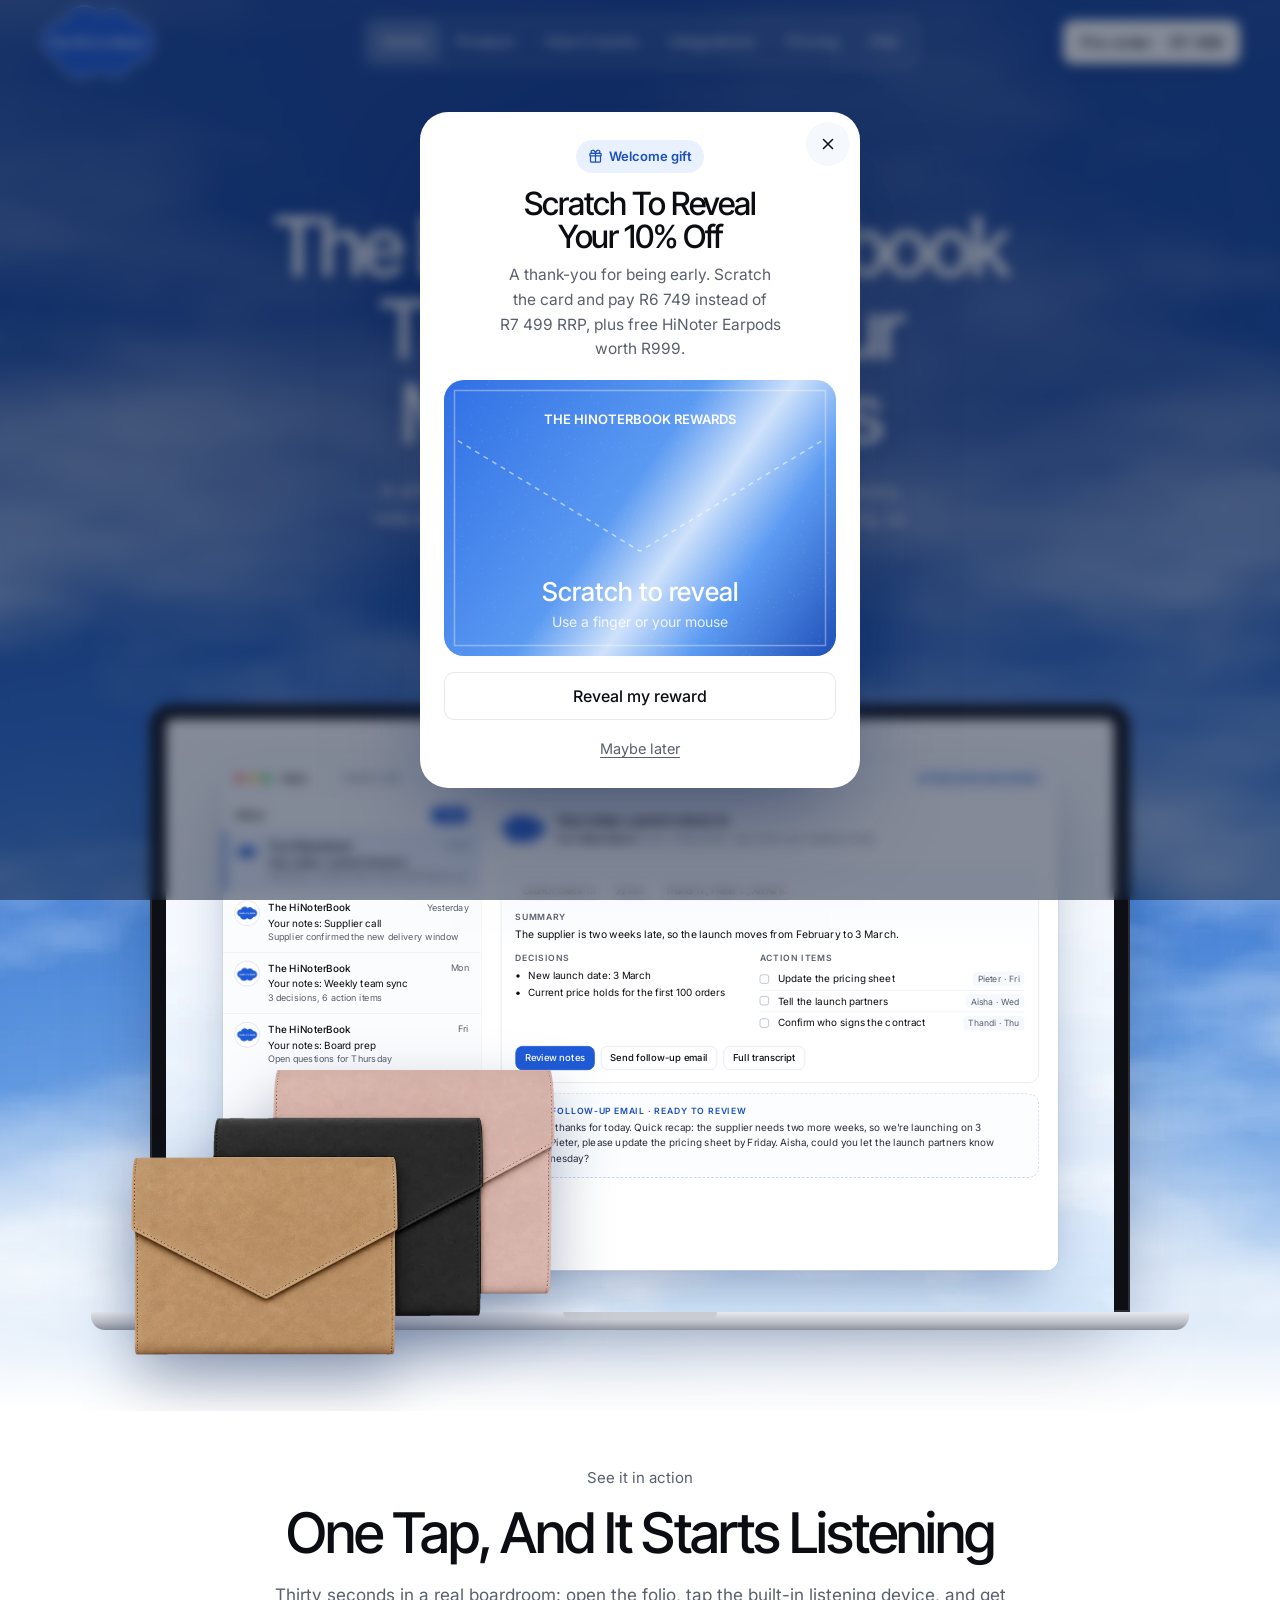
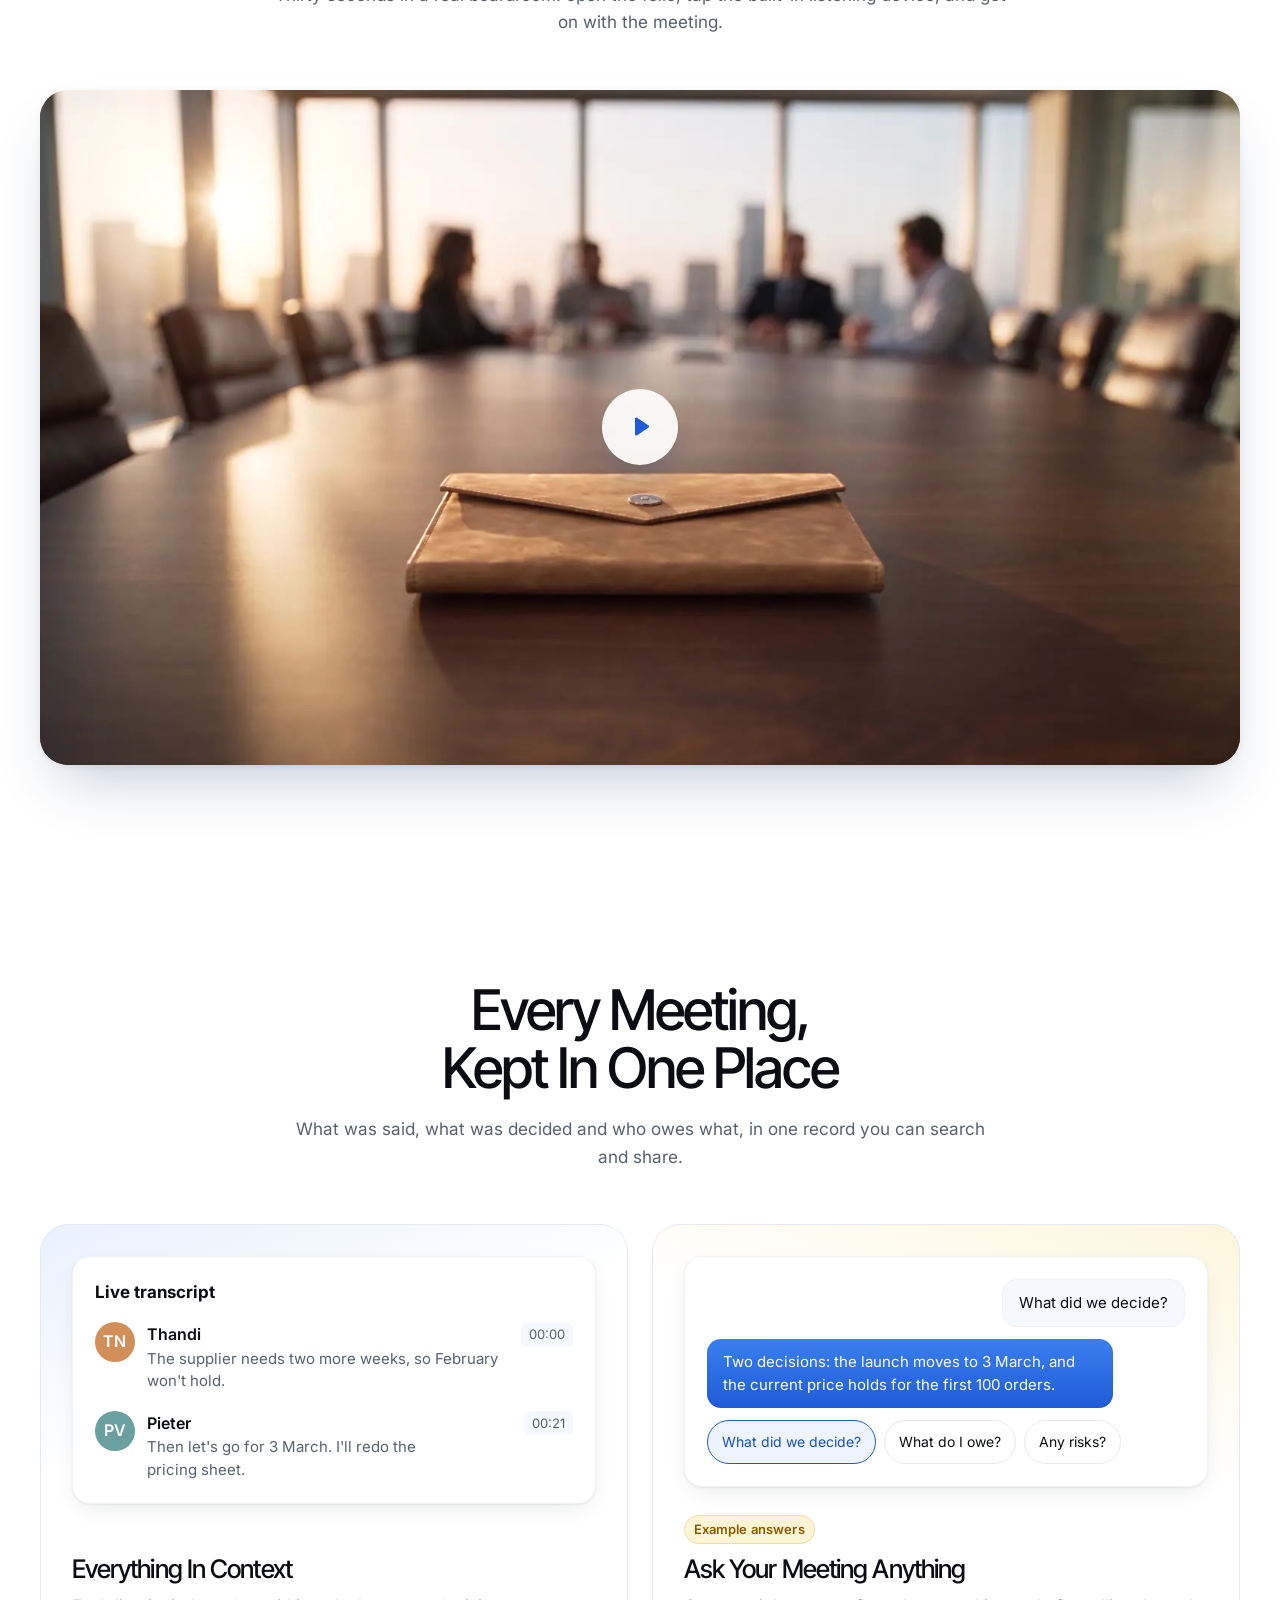
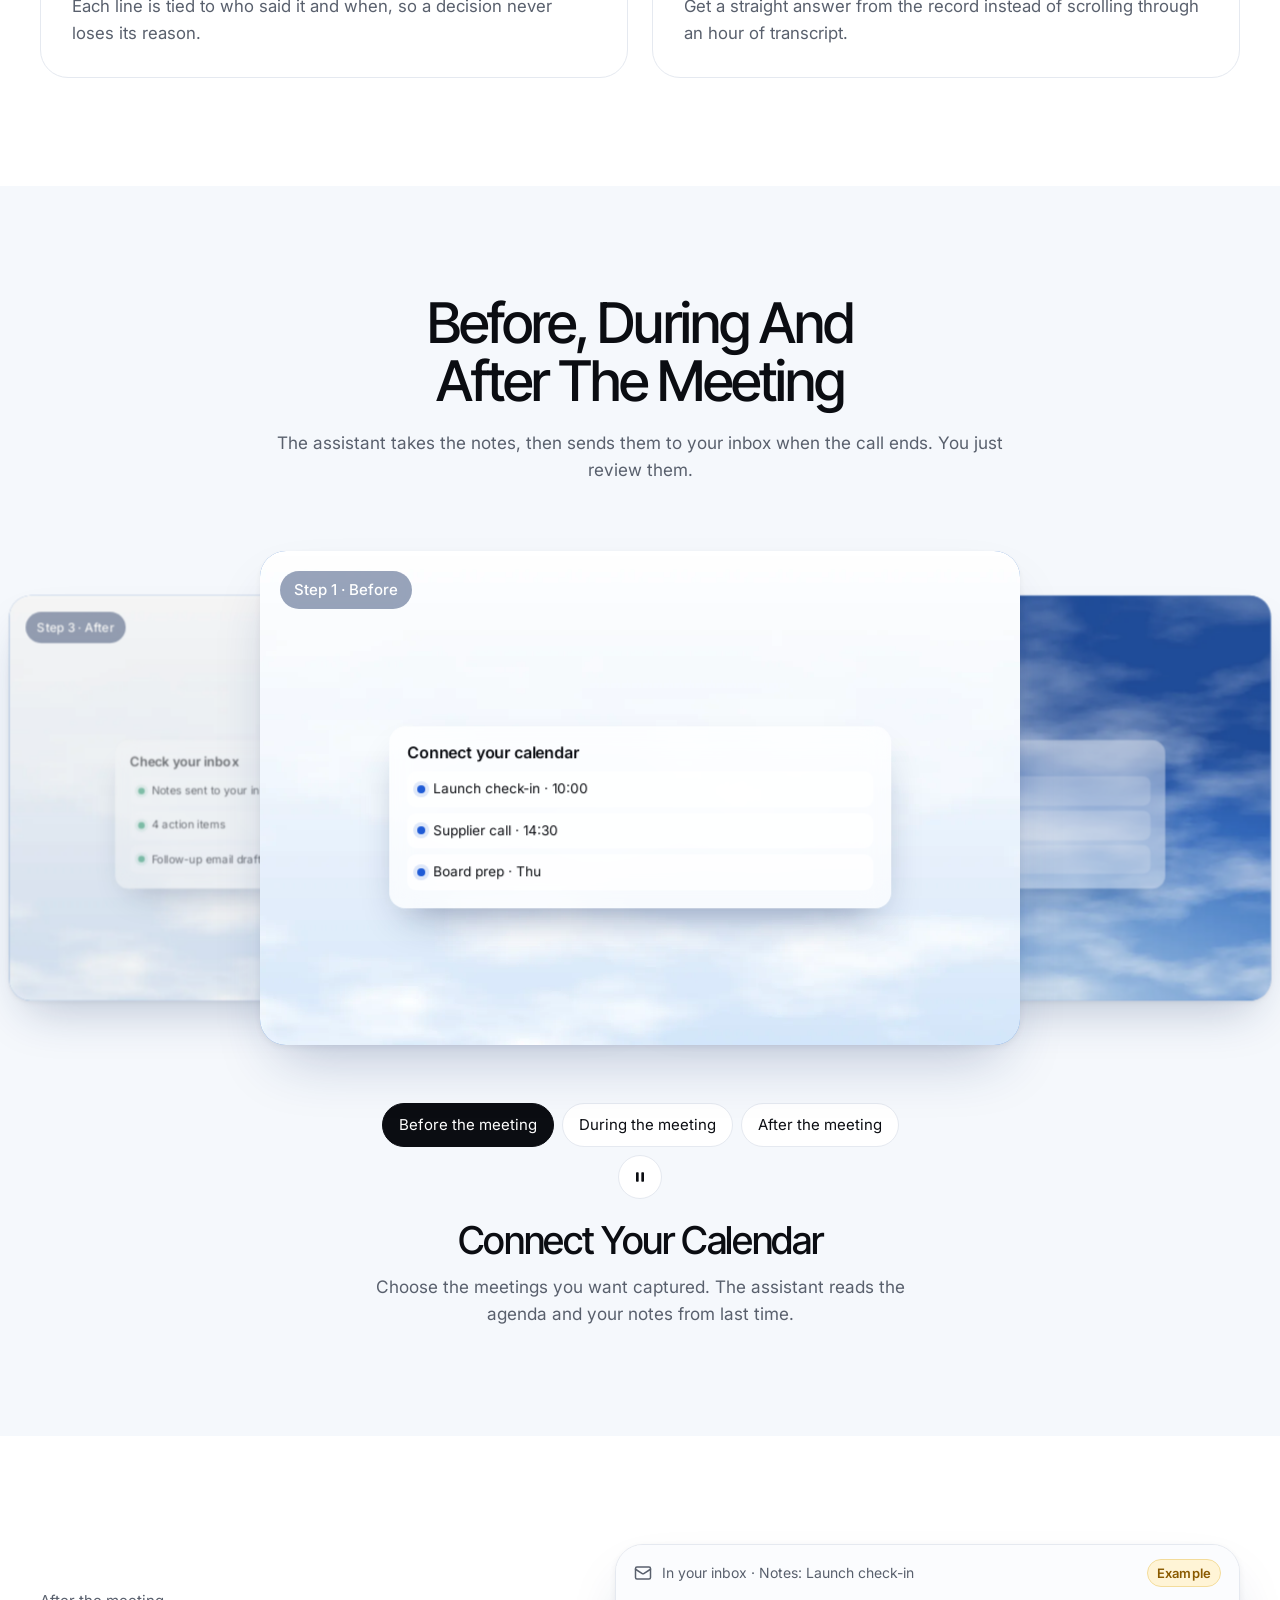
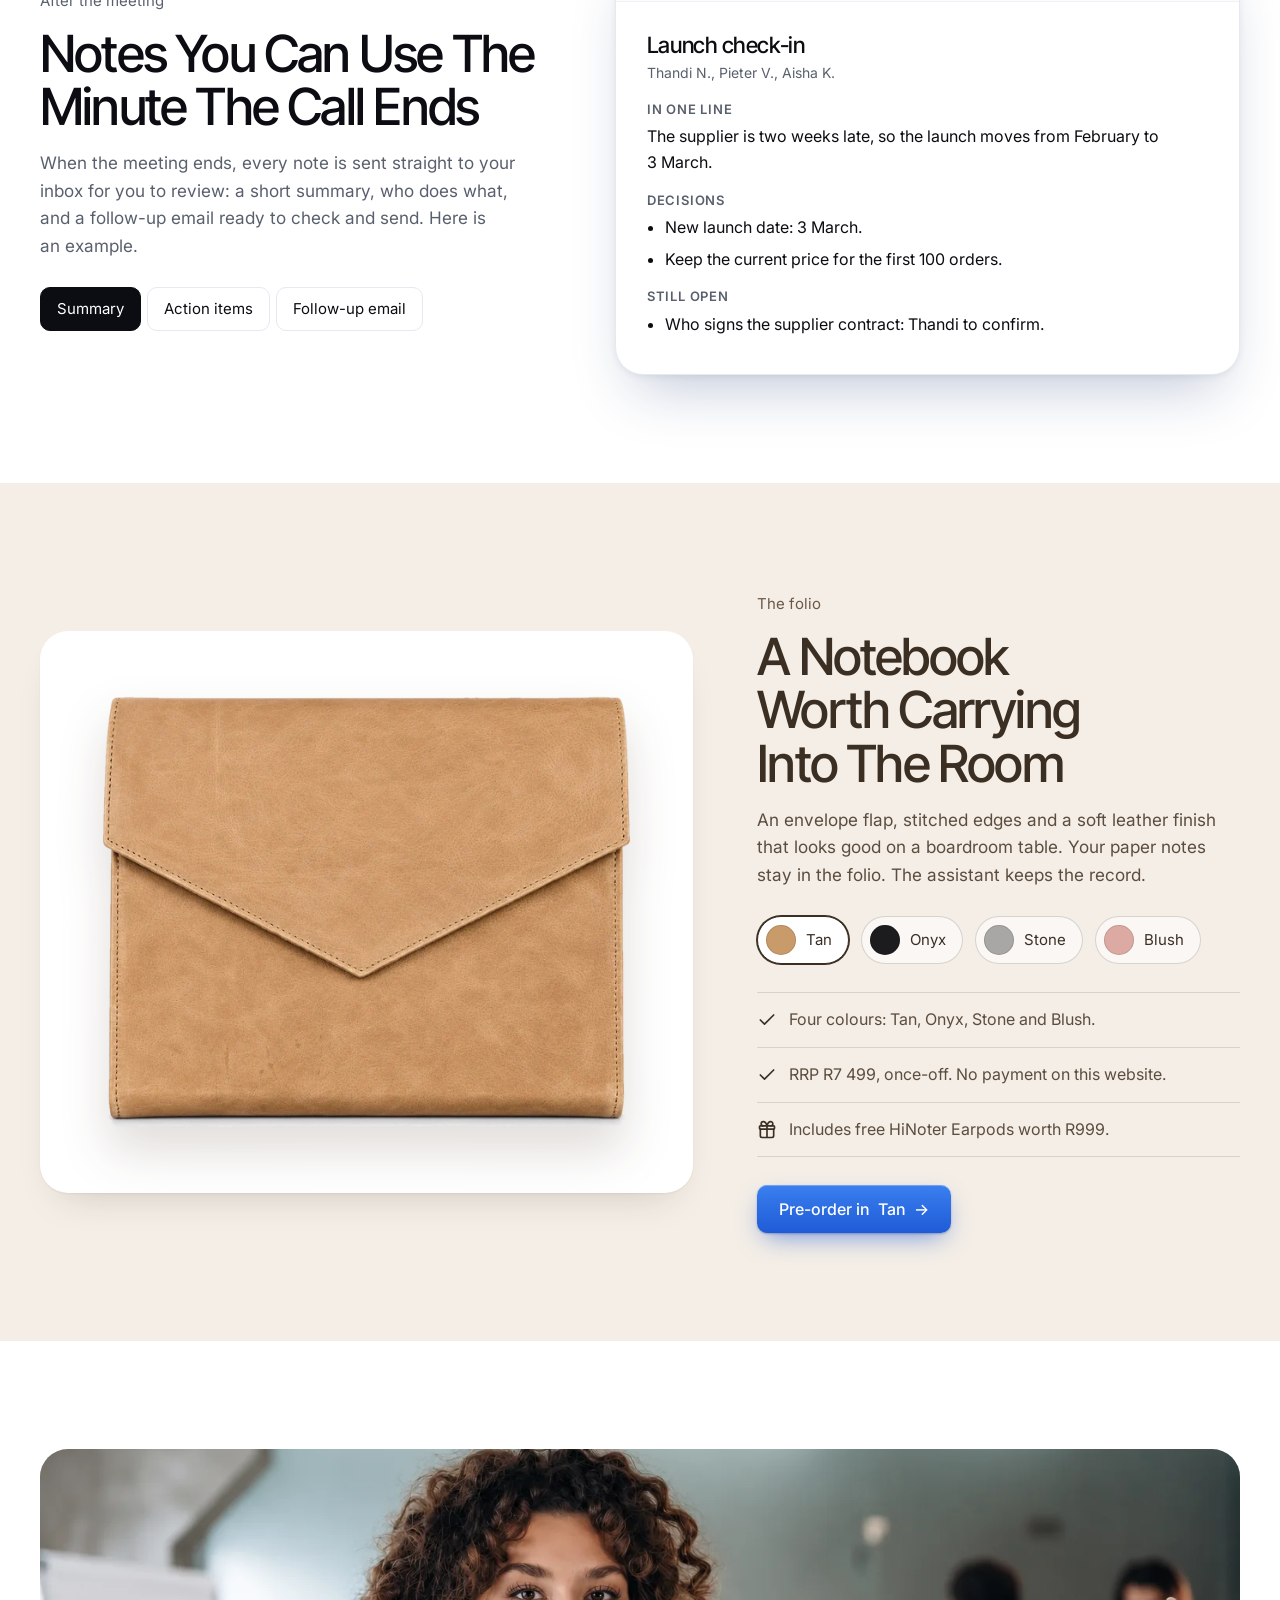
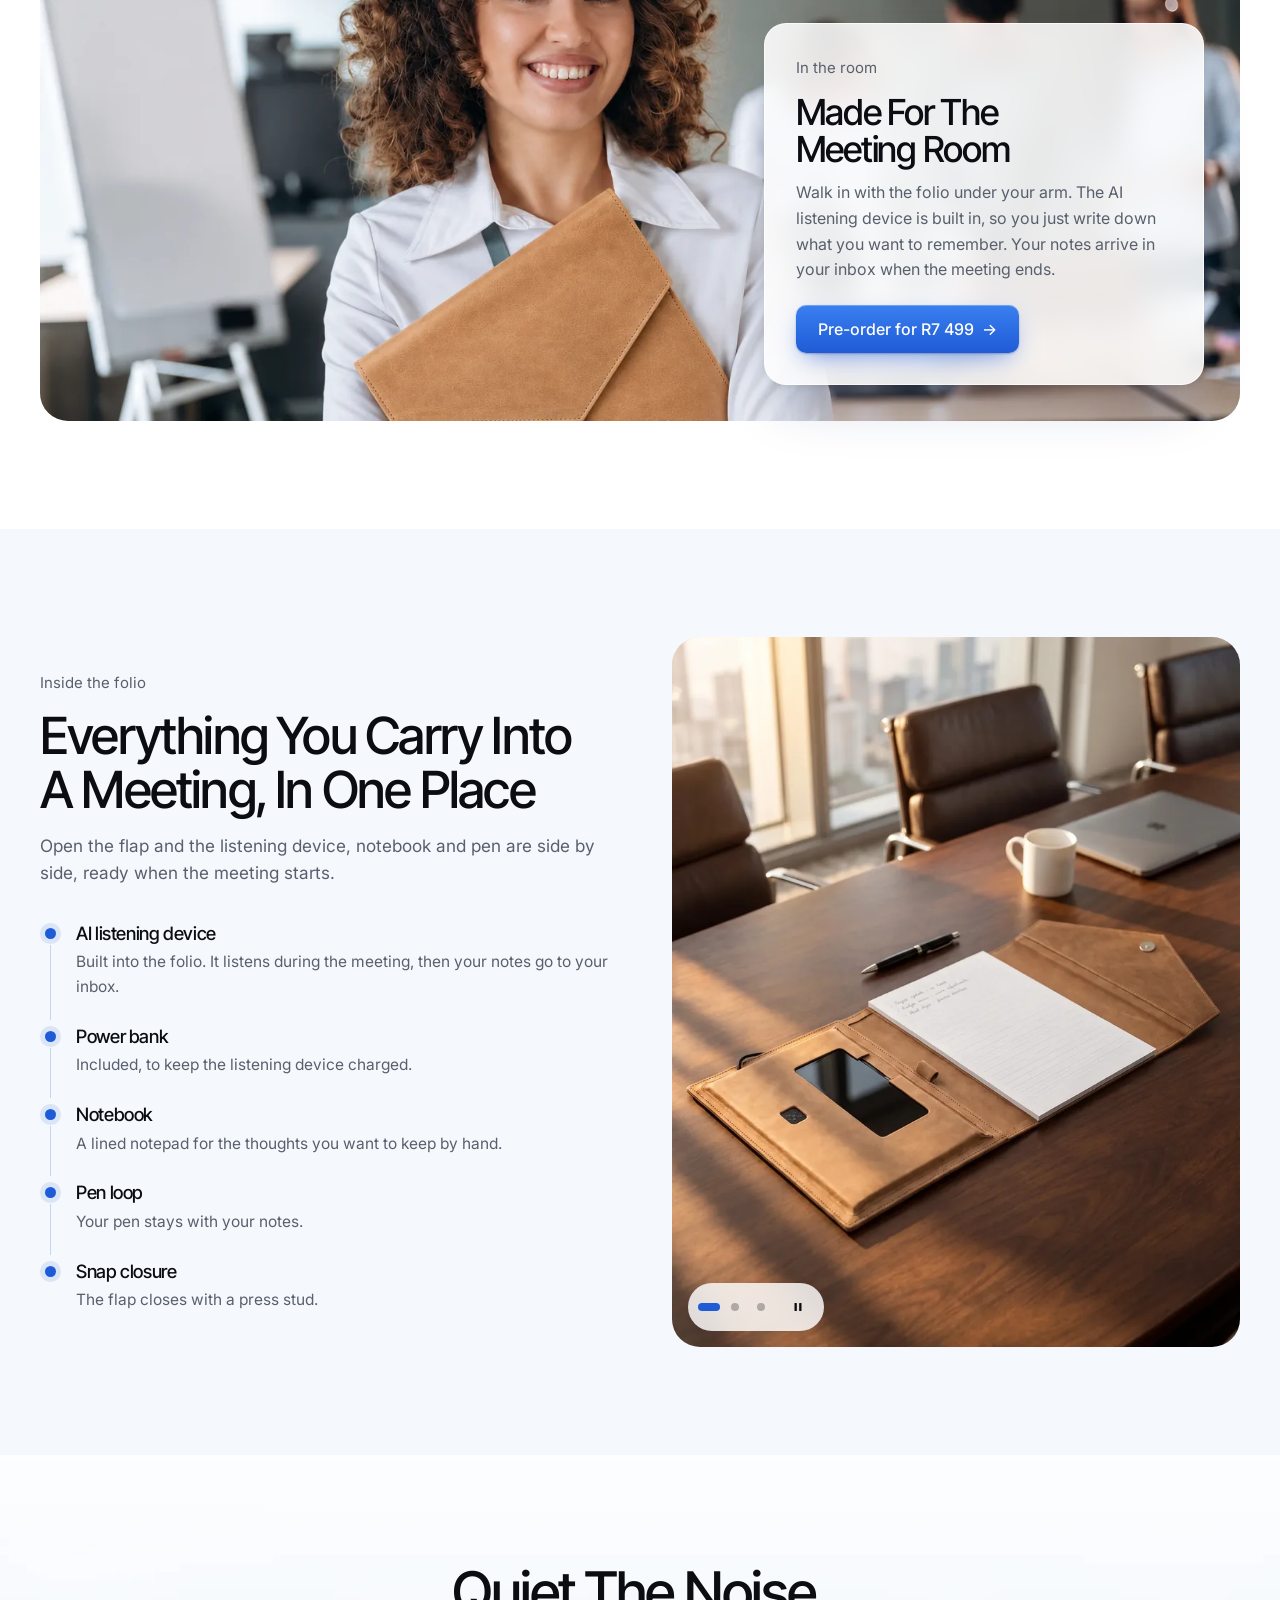
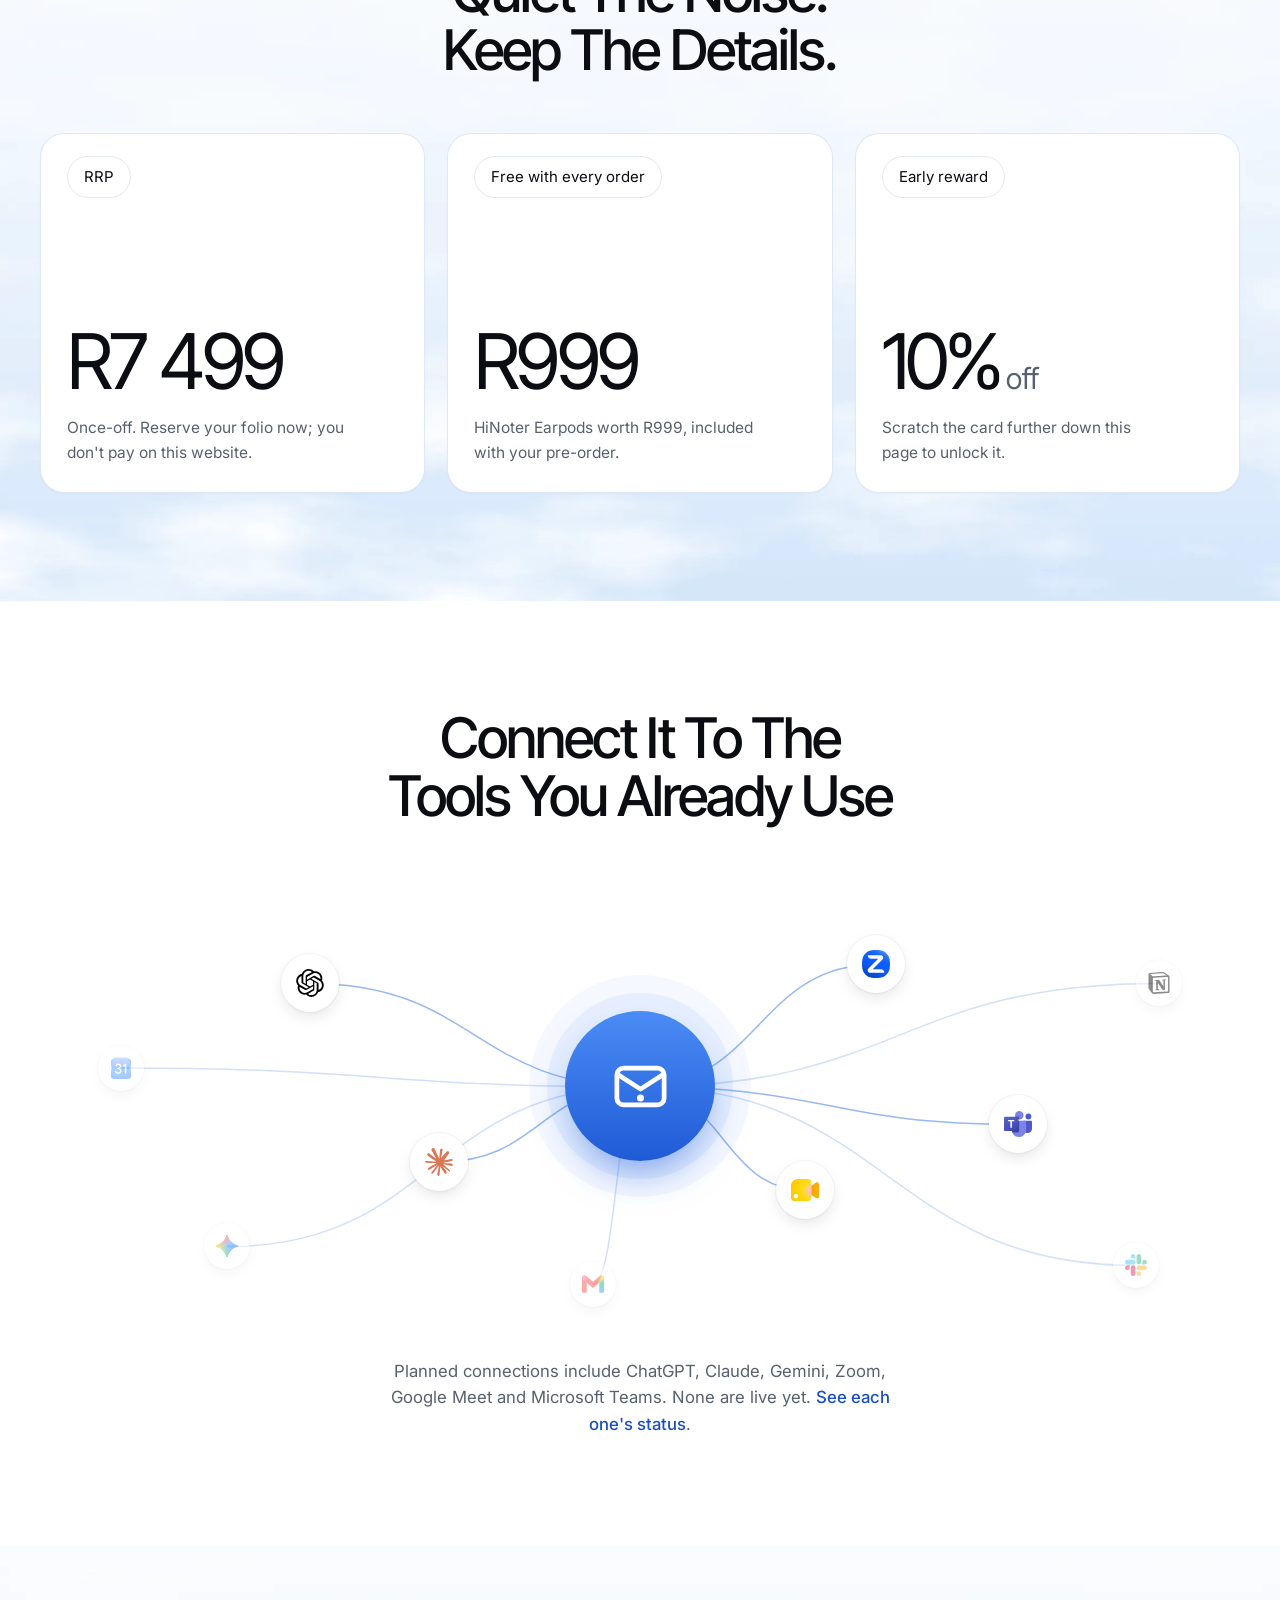
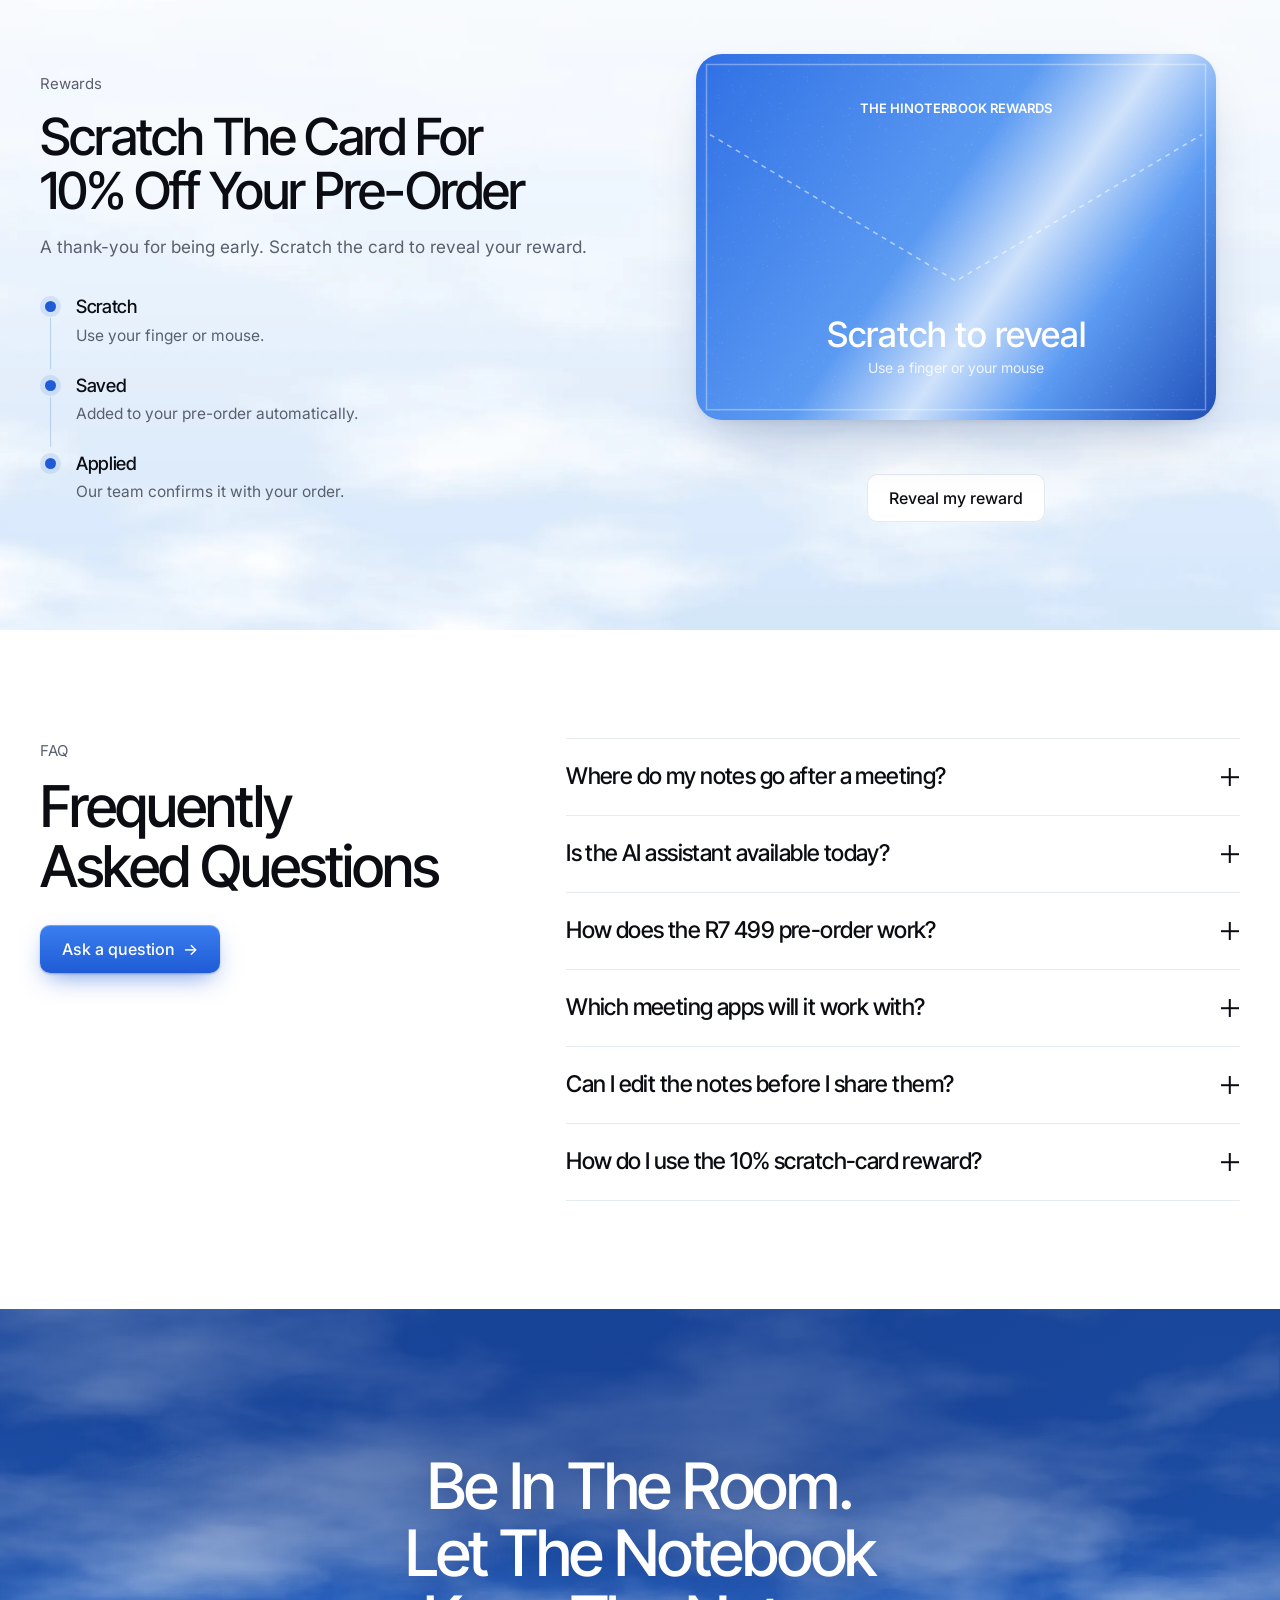
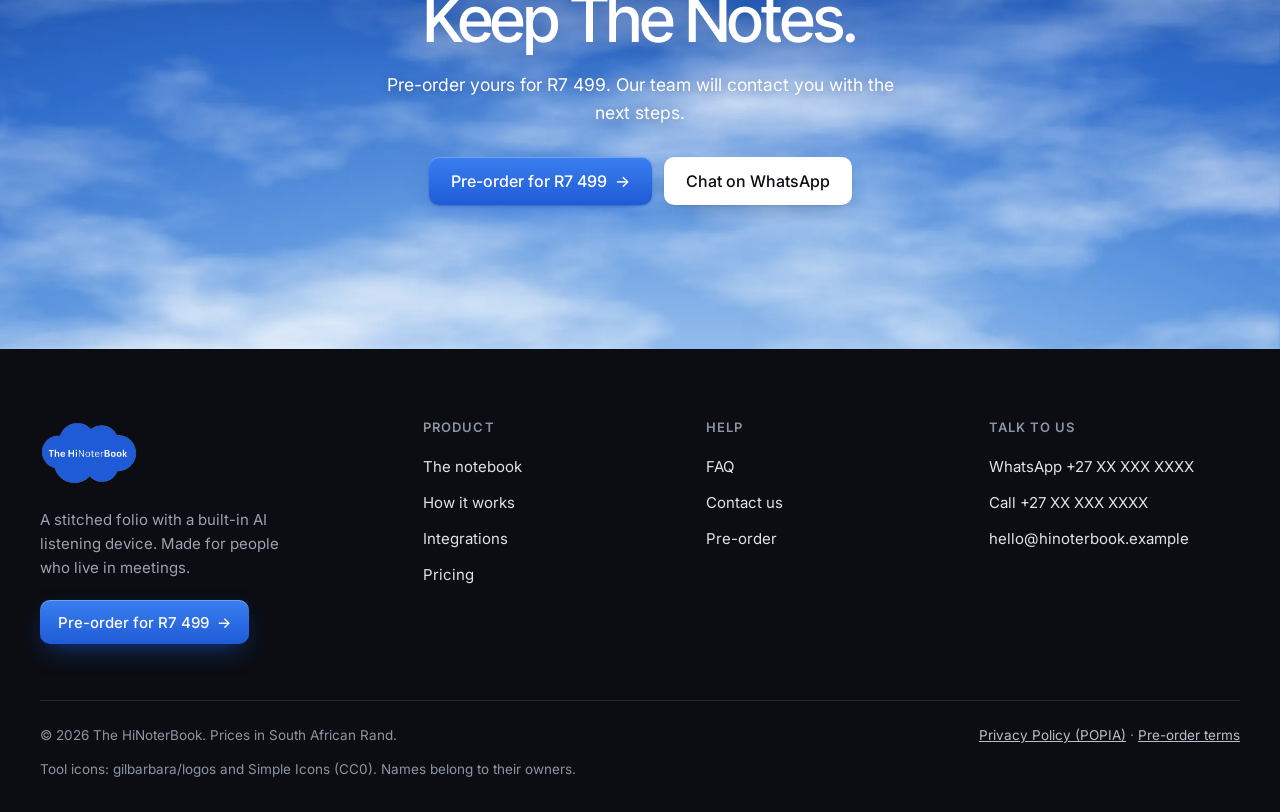
==== commit 18095eae: "Send pre-orders by email through Resend - api/pre-order.js (Vercel function, no packages): validates" ====
--- a/index.html
+++ b/index.html
@@ -23,7 +23,7 @@
 <link rel="preconnect" href="https://fonts.gstatic.com" crossorigin>
 <link rel="stylesheet" href="https://fonts.googleapis.com/css2?family=Inter:wght@400;500;600&family=Inter+Tight:wght@500;600&display=swap">
 <link rel="stylesheet" href="assets/css/site.css">
-<script>window.SITE={"brand": "The HiNoterBook", "price": "R7\u00a0499", "priceReward": "R6\u00a0749", "reward": "10%", "gift": "free HiNoter Earpods worth R999", "whatsapp": "27XXXXXXXXX", "email": "hello@hinoterbook.example"};</script>
+<script>window.SITE={"brand": "The HiNoterBook", "price": "R7\u00a0499", "priceReward": "R6\u00a0749", "reward": "10%", "gift": "free HiNoter Earpods worth R999", "whatsapp": "27XXXXXXXXX", "email": "hello@hinoterbook.example", "orderEmail": "info@survivalguide.co.za"};</script>
 <script>/* Always open a page at the top (unless the link points to a spot on the page) */
 try{if("scrollRestoration" in history)history.scrollRestoration="manual";}catch(e){}
 (function(){function top(){if(!location.hash){document.documentElement.style.scrollBehavior="auto";window.scrollTo(0,0);document.documentElement.style.scrollBehavior="";}}
--- a/assets/css/site.css
+++ b/assets/css/site.css
@@ -779,3 +779,17 @@
 .mdraft{margin-top:12px;border:1px dashed #c9d6ee;border-radius:12px;padding:12px 16px;background:#fbfdff}
 .mdraft h6{margin:0 0 4px;font-size:10px;letter-spacing:.08em;text-transform:uppercase;color:var(--blue-ink);font-weight:600;font-family:var(--font-body)}
 .mdraft p{margin:0;font-size:11.5px;color:var(--ink-2);line-height:1.55}
+
+/* Pre-order: automatic email confirmation vs manual fallback */
+.hp{position:absolute!important;left:-9999px;width:1px;height:1px;overflow:hidden}
+.success .ok-manual{display:none}
+.sent.manual .success .ok-manual{display:block}
+.sent.manual .success .form-foot.ok-manual{display:flex}
+.sent.manual .success .ok-auto{display:none}
+.ok-ref{margin-top:8px!important;font-size:15px}
+.btn[aria-busy="true"]{opacity:.75;pointer-events:none}
+.btn[aria-busy="true"] .arr{display:none}
+.btn[aria-busy="true"]::after{content:"";width:16px;height:16px;border-radius:50%;border:2px solid rgba(255,255,255,.45);border-top-color:#fff;animation:spin .7s linear infinite}
+@keyframes spin{to{transform:rotate(360deg)}}
+.form-error{display:none;margin-top:14px;padding:12px 14px;border-radius:12px;background:#fdecea;color:#8a1c12;font-size:15px}
+.form-error.show{display:block}
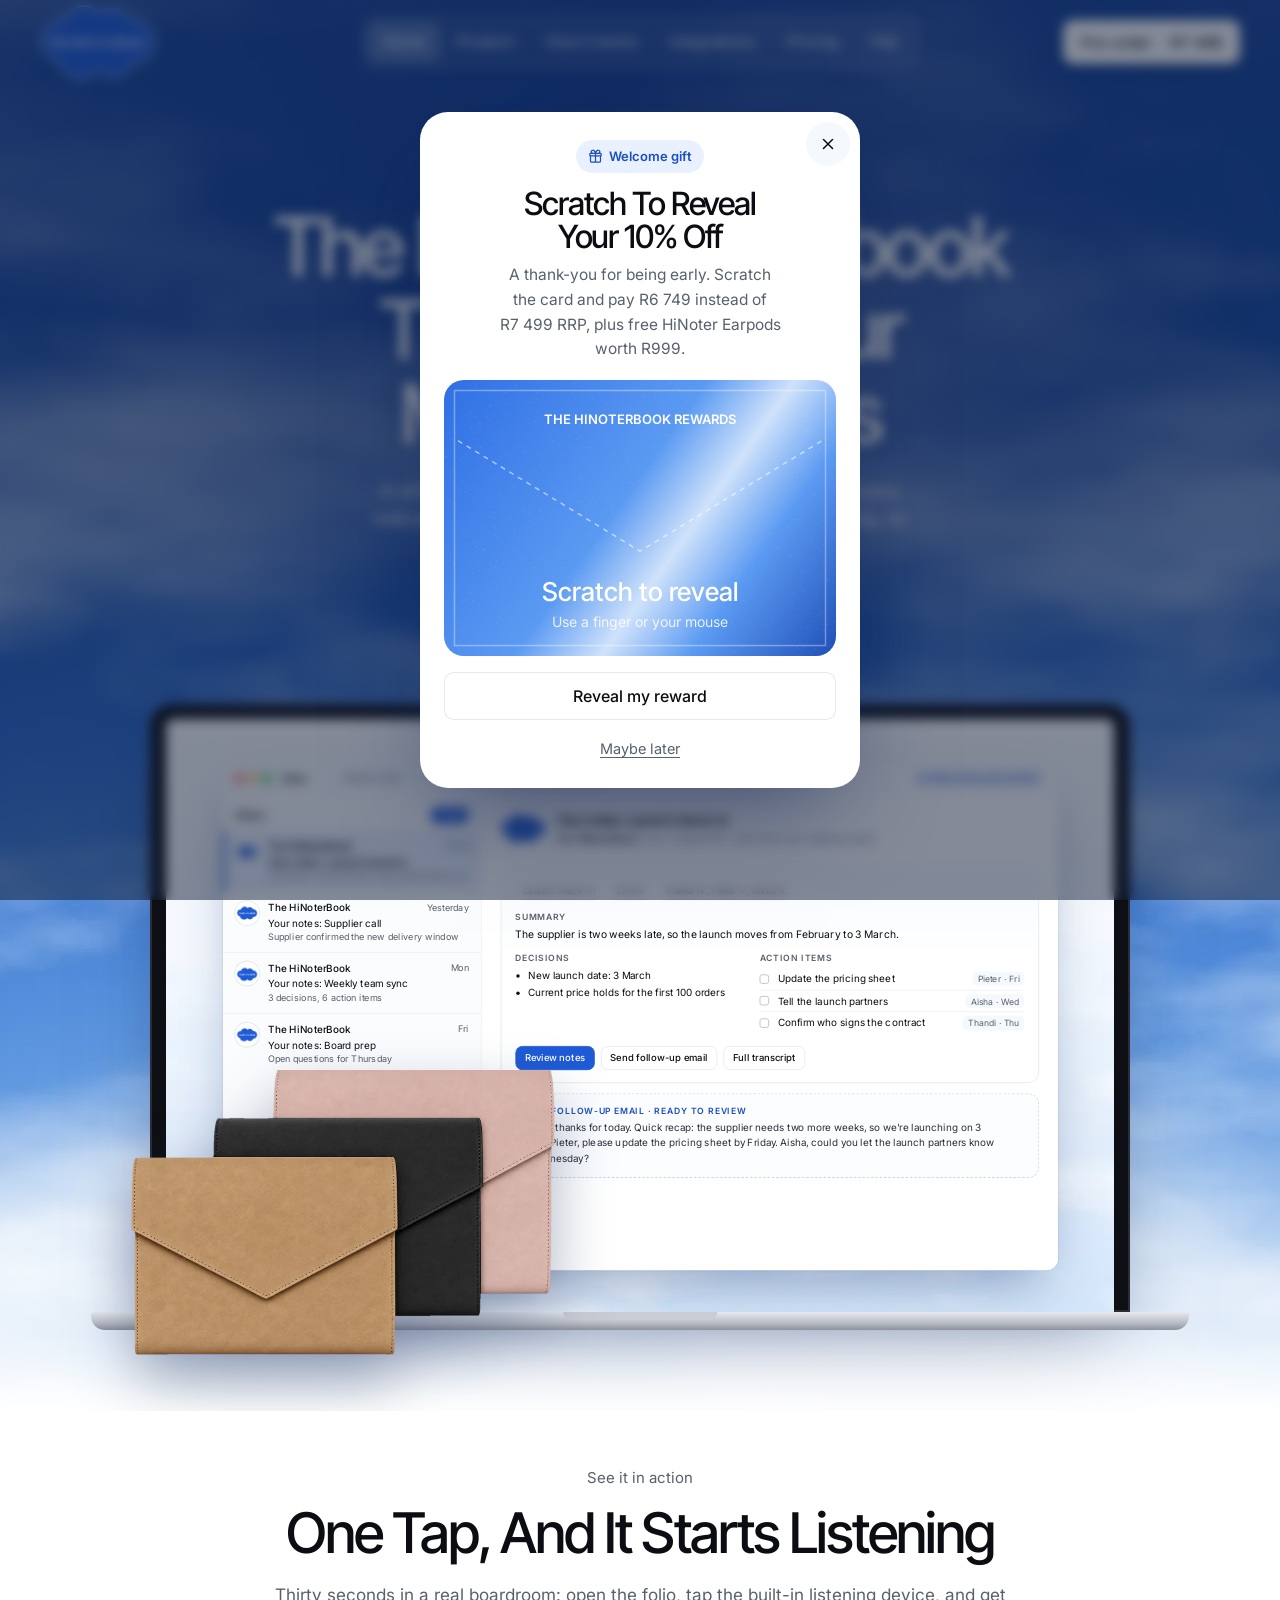
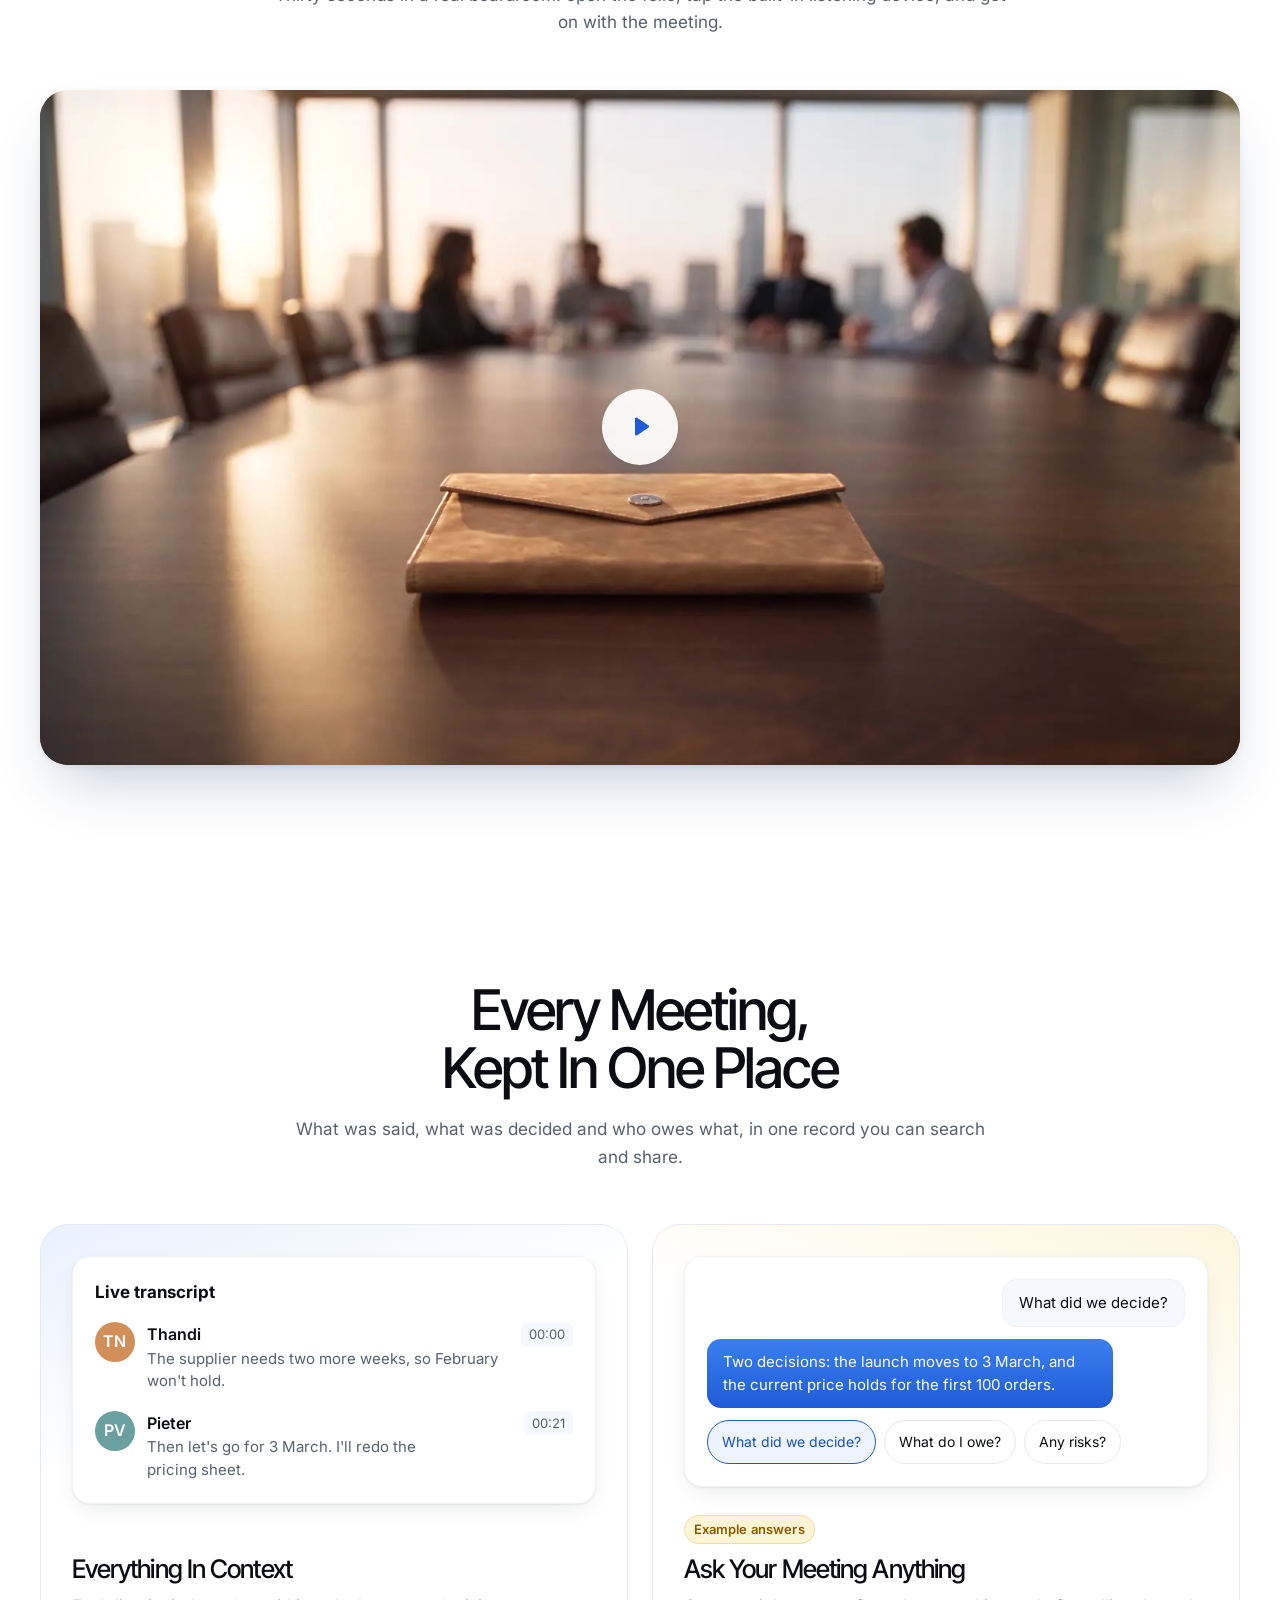
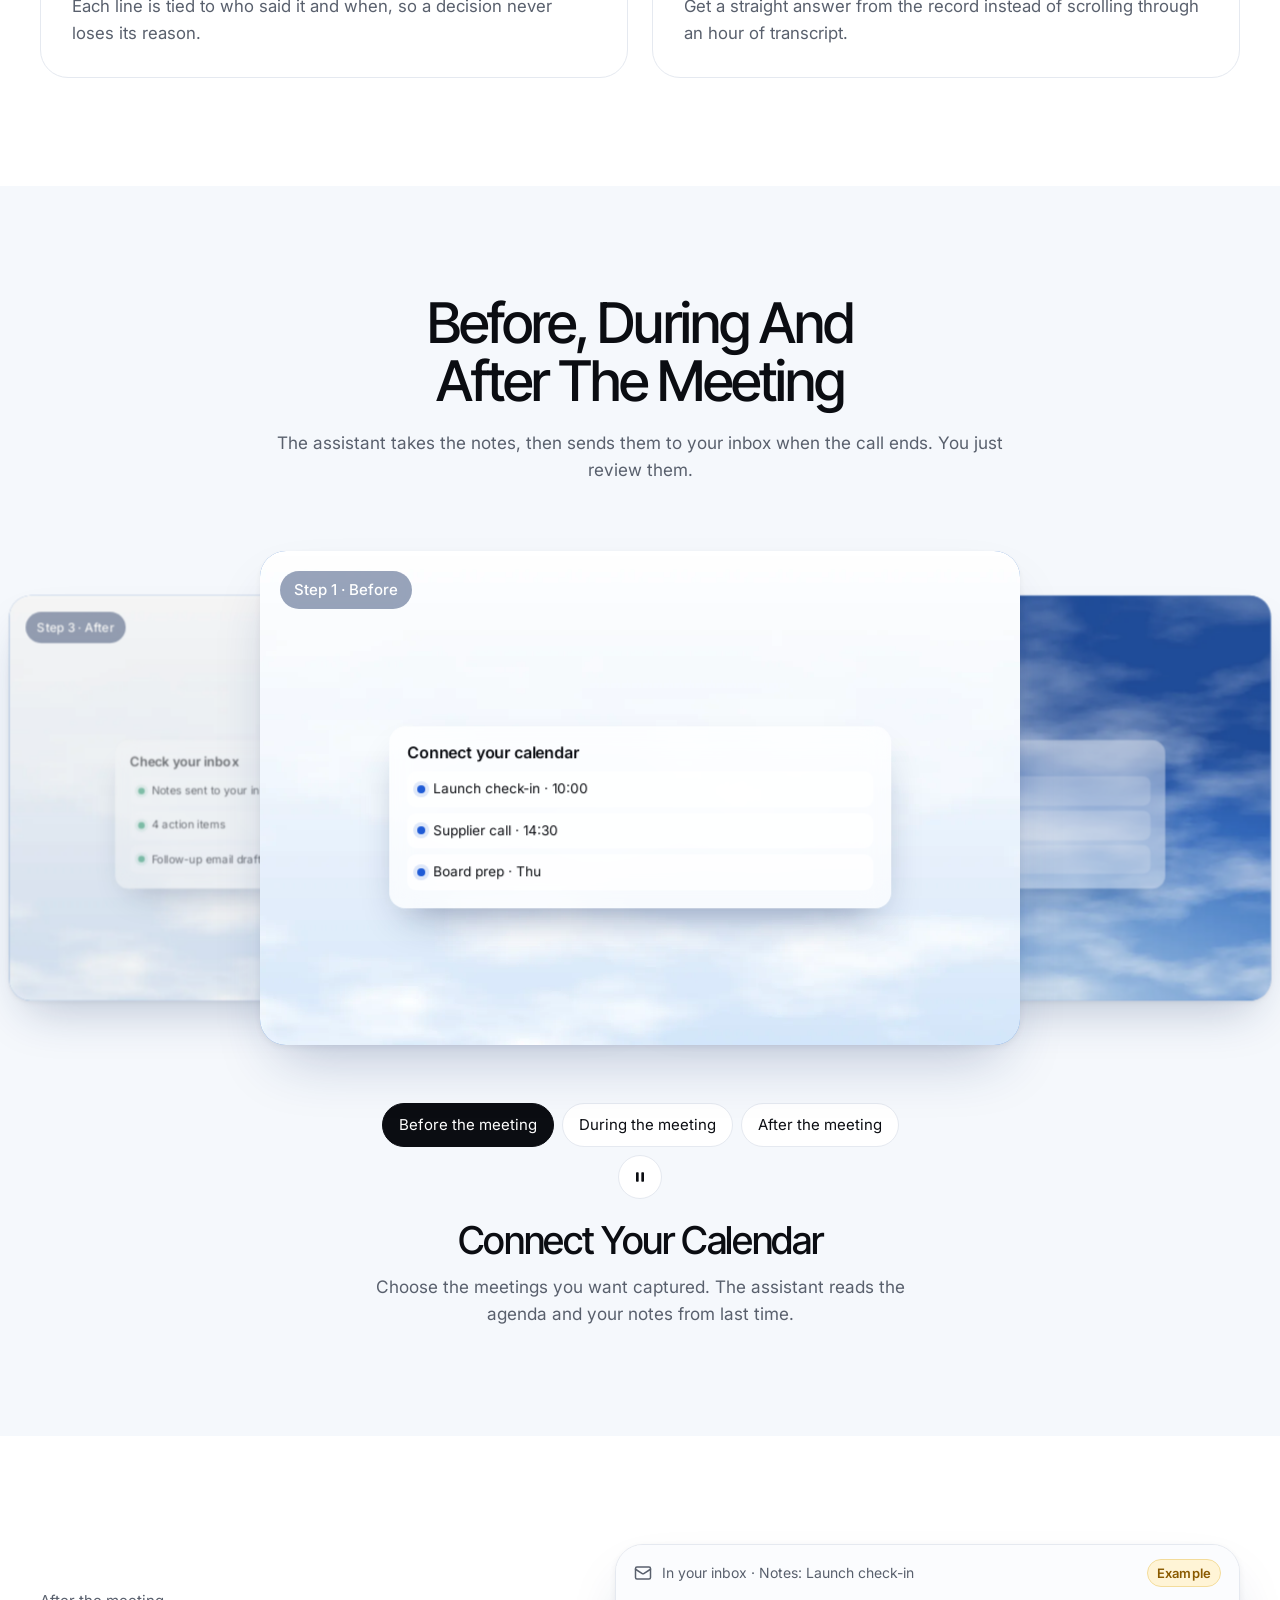
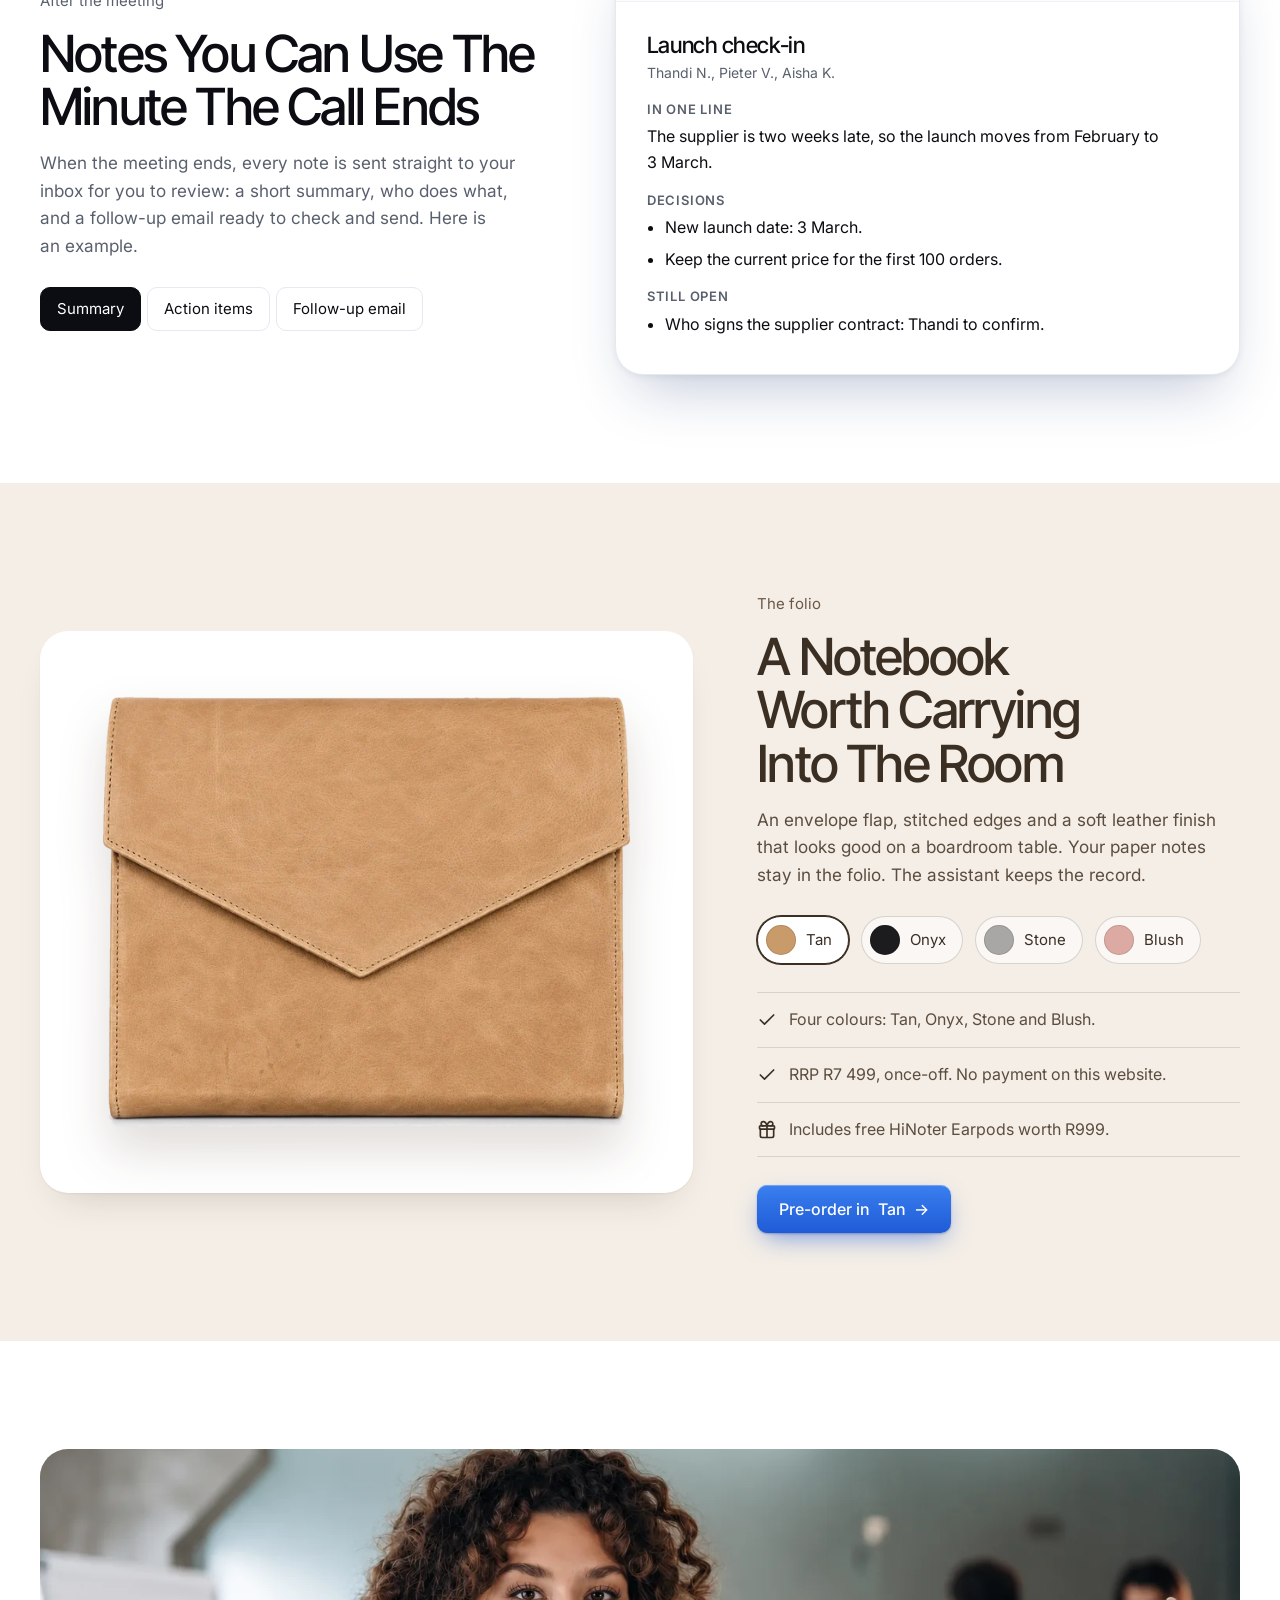
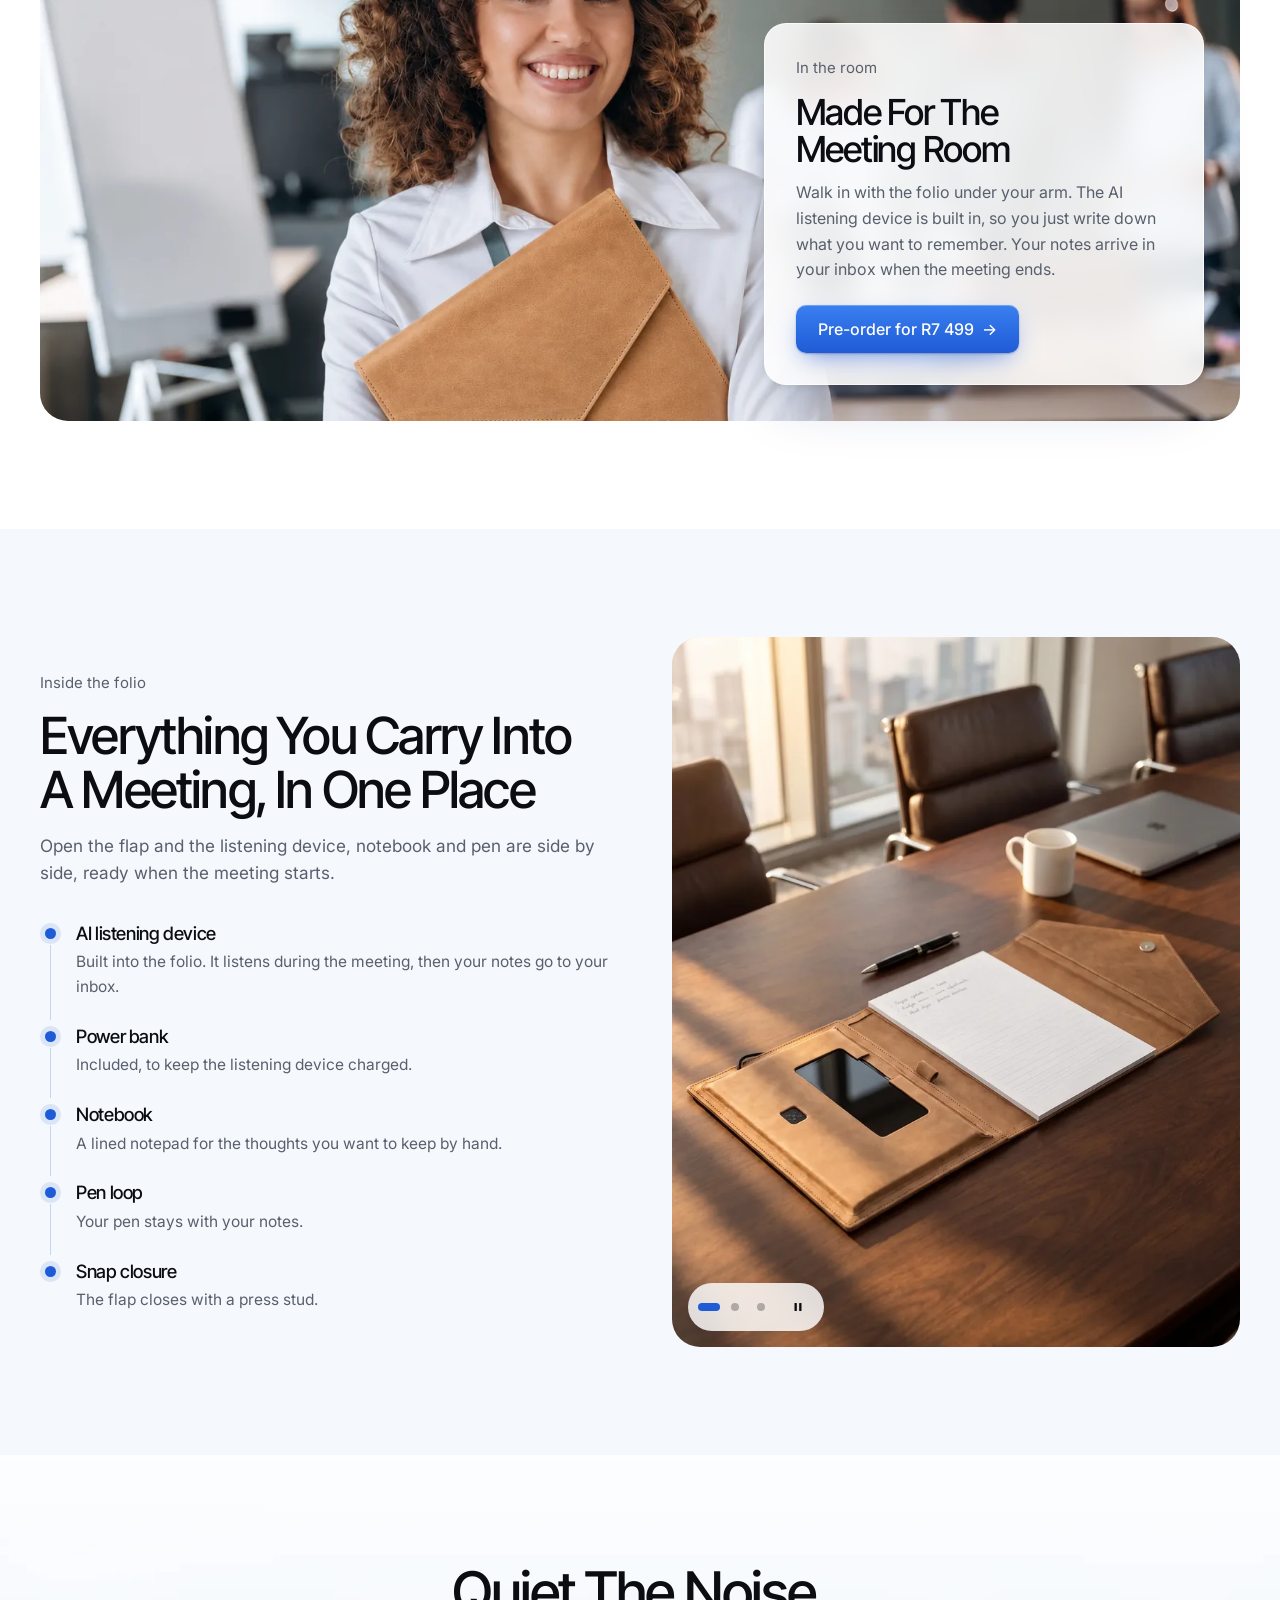
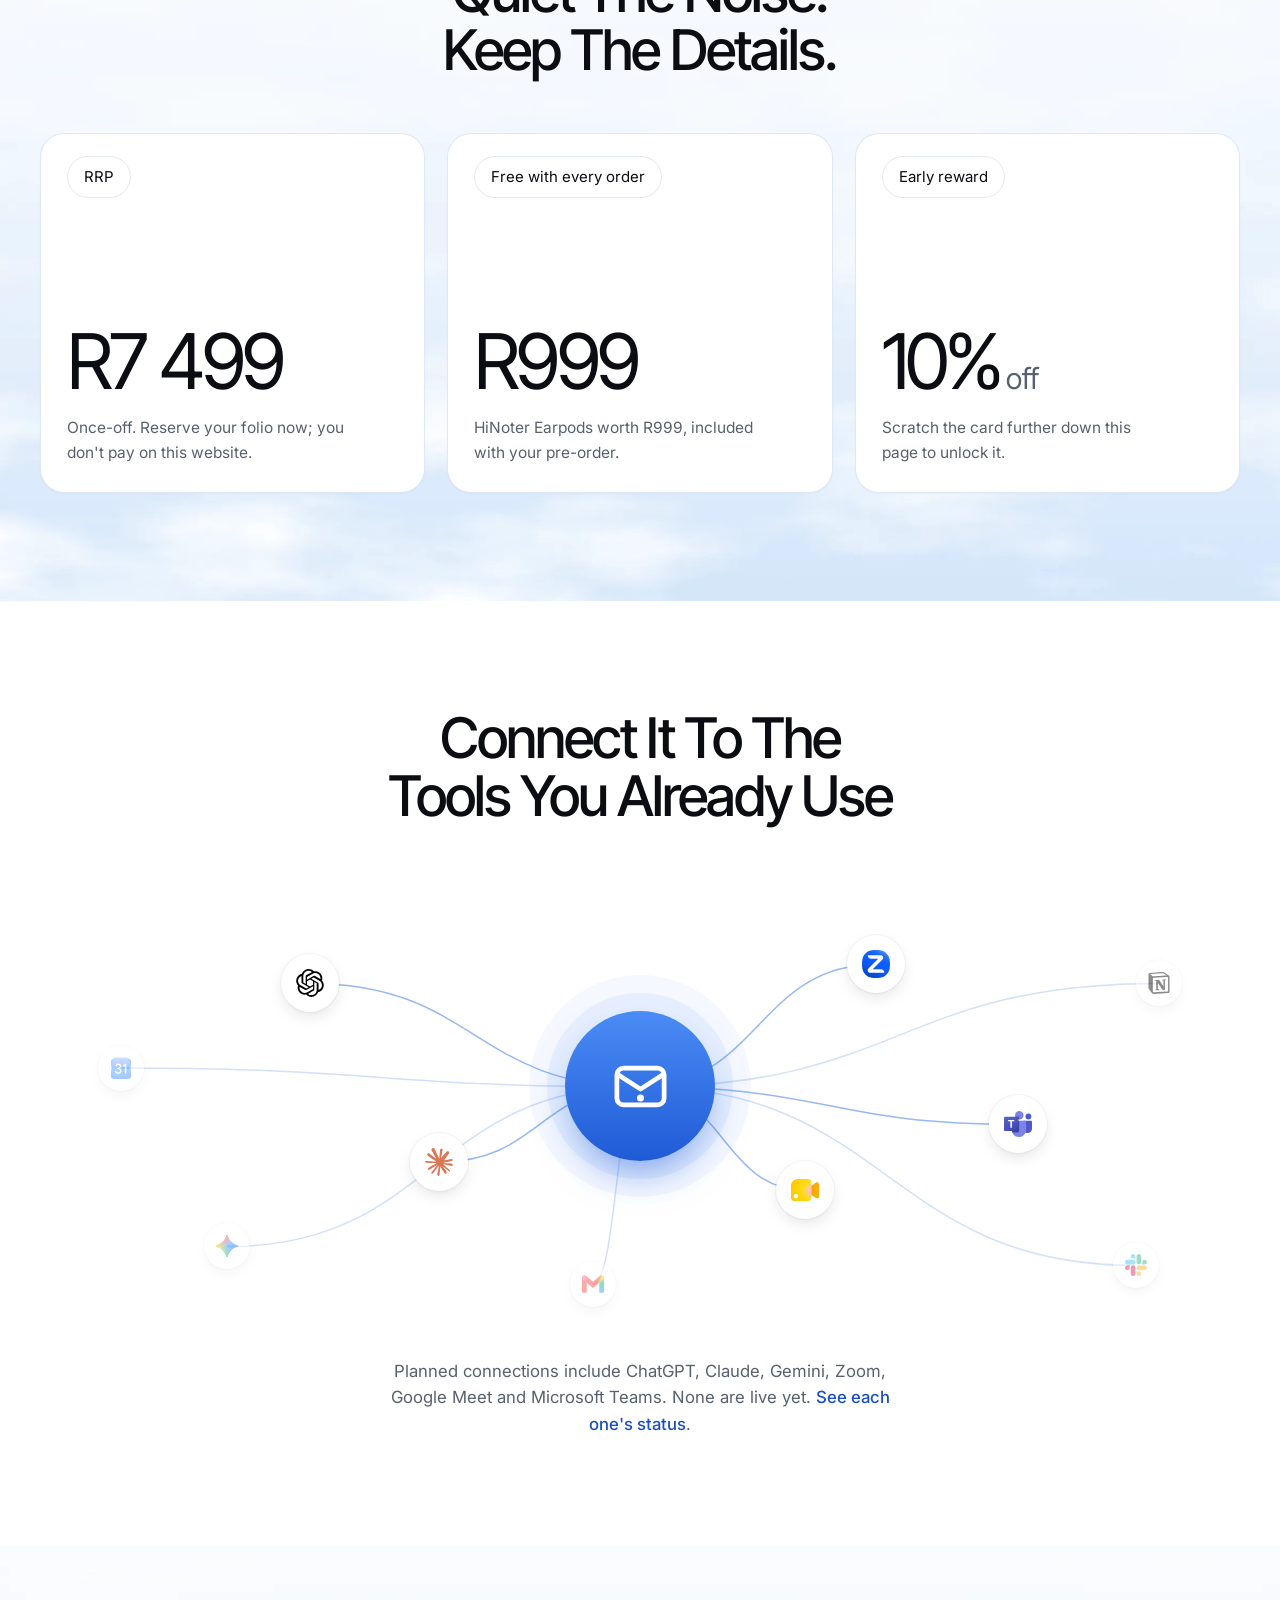
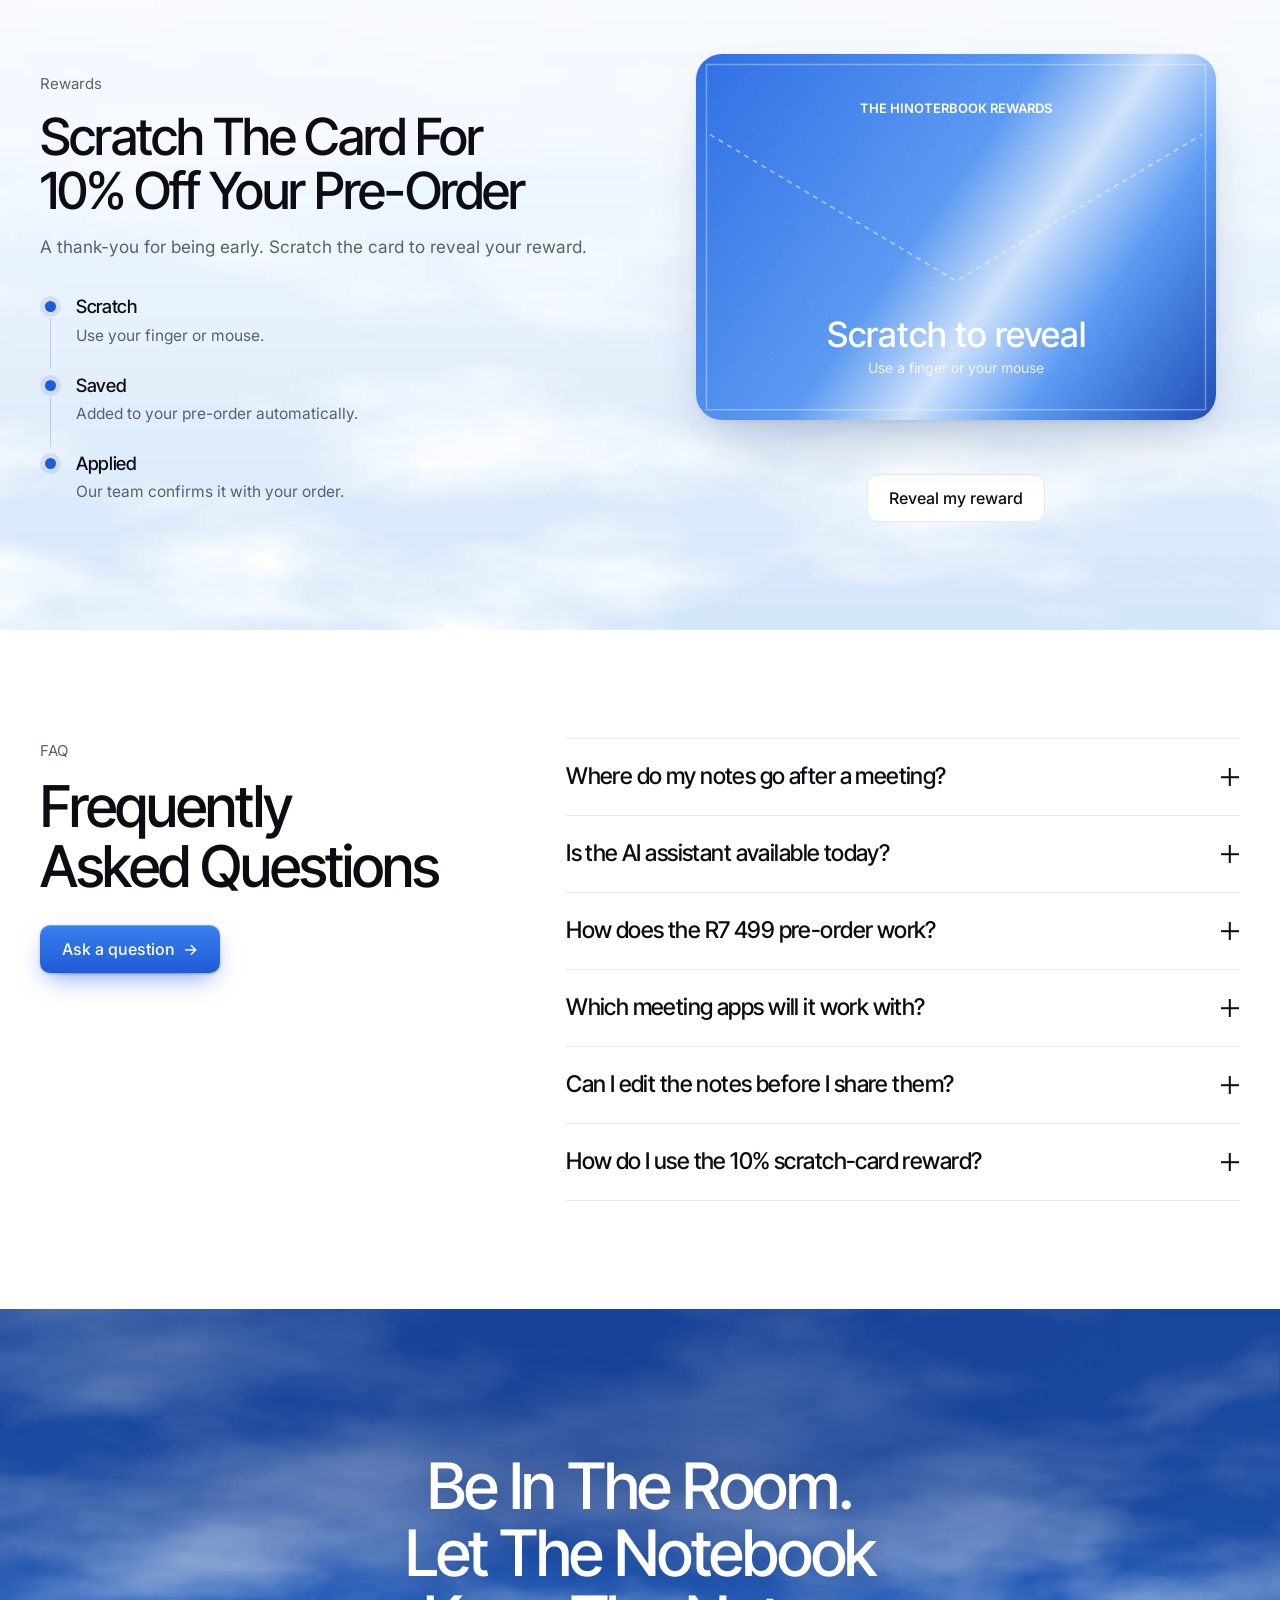
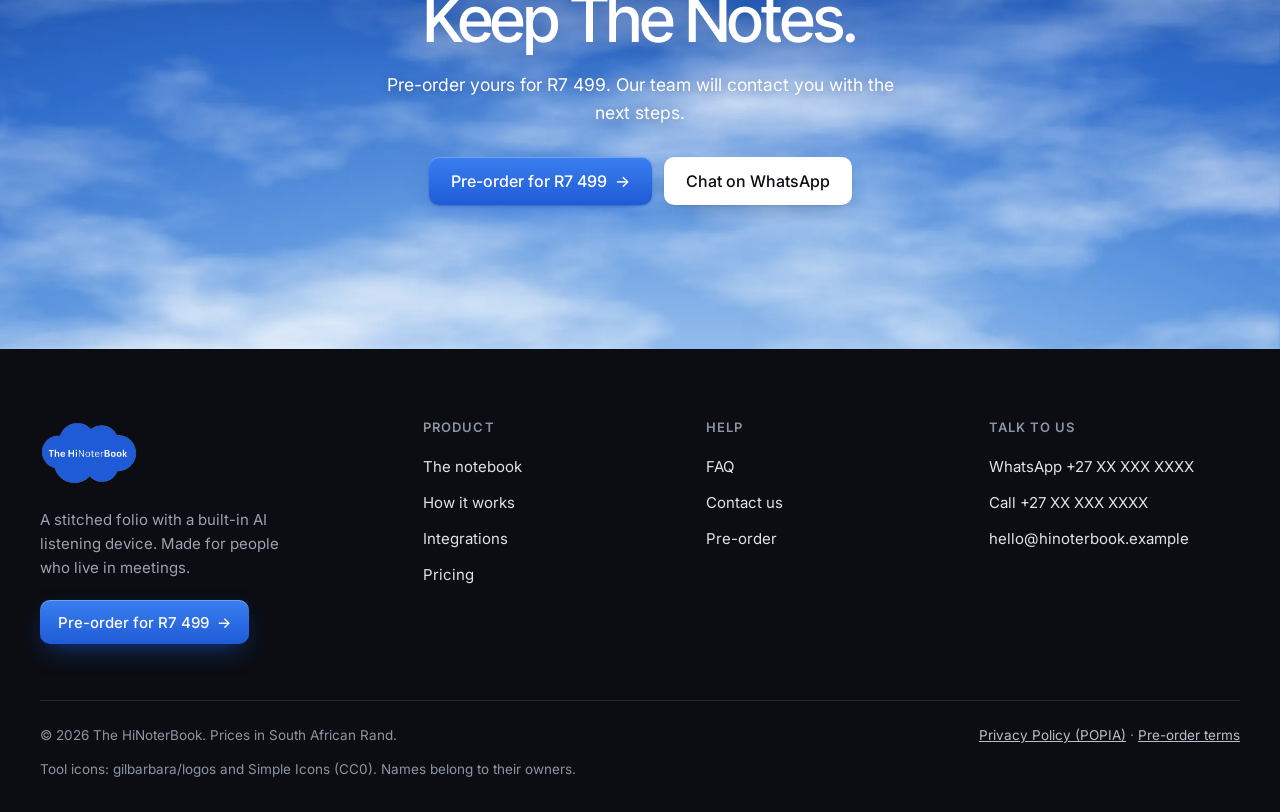
==== commit beaddd2a: "Full-HD video that plays with sound when tapped - One 1920x1080 H.264 file made from the original at" ====
--- a/index.html
+++ b/index.html
@@ -92,16 +92,15 @@
 <section class="section film-sec"><div class="wrap">
   <div class="s-head"><span class="eyebrow">See it in action</span><h2>One tap, and it starts listening</h2><p>Thirty seconds in a real boardroom: open the folio, tap the built-in listening device, and get on with the meeting.</p></div>
   <div class="film" data-film>
-    <video muted loop playsinline preload="none" poster="assets/img/film-poster-1600.webp?v=2" aria-label="Video: the tan HiNoterBook folio on a boardroom table. A finger taps the built-in listening device, its screen shows The HiNoterBook and a sound wave, with the caption Your notebook starts listening, then someone writes notes on the notepad.">
-      <source src="assets/video/folio-film-960.mp4?v=2" type="video/mp4" media="(max-width: 760px)">
-      <source src="assets/video/folio-film-1600.mp4?v=2" type="video/mp4">
+    <video loop playsinline webkit-playsinline preload="none" poster="assets/img/film-poster-1600.webp?v=2" aria-label="Video: the tan HiNoterBook folio on a boardroom table. A finger taps the built-in listening device, its screen shows The HiNoterBook and a sound wave, with the caption Your notebook starts listening, then someone writes notes on the notepad.">
+      <source src="assets/video/folio-film-1080.mp4?v=3" type="video/mp4">
     </video>
     <div class="film-ctrl">
       <button class="film-btn" type="button" data-film-play aria-label="Pause video" aria-pressed="false">
         <svg class="i-pause" viewBox="0 0 24 24" aria-hidden="true"><rect x="6" y="5" width="4" height="14" rx="1"/><rect x="14" y="5" width="4" height="14" rx="1"/></svg>
         <svg class="i-play" viewBox="0 0 24 24" aria-hidden="true"><path d="M9 6.2v11.6c0 .8.9 1.3 1.6.8l8.6-5.8c.6-.4.6-1.2 0-1.6l-8.6-5.8C9.9 4.9 9 5.4 9 6.2z"/></svg>
       </button>
-      <button class="film-btn" type="button" data-film-sound aria-label="Turn sound on" aria-pressed="false">
+      <button class="film-btn" type="button" data-film-sound aria-label="Turn sound off" aria-pressed="true">
         <svg class="i-off" viewBox="0 0 24 24" aria-hidden="true" fill="none" stroke="currentColor" stroke-width="2" stroke-linecap="round" stroke-linejoin="round"><path d="M11 5 6 9H3v6h3l5 4V5z"/><path d="m22 9-6 6M16 9l6 6"/></svg>
         <svg class="i-on" viewBox="0 0 24 24" aria-hidden="true" fill="none" stroke="currentColor" stroke-width="2" stroke-linecap="round" stroke-linejoin="round"><path d="M11 5 6 9H3v6h3l5 4V5z"/><path d="M15.5 8.5a5 5 0 0 1 0 7M18.5 5.5a9 9 0 0 1 0 13"/></svg>
       </button>
--- a/assets/css/site.css
+++ b/assets/css/site.css
@@ -793,3 +793,4 @@
 @keyframes spin{to{transform:rotate(360deg)}}
 .form-error{display:none;margin-top:14px;padding:12px 14px;border-radius:12px;background:#fdecea;color:#8a1c12;font-size:15px}
 .form-error.show{display:block}
+.film video{cursor:pointer}
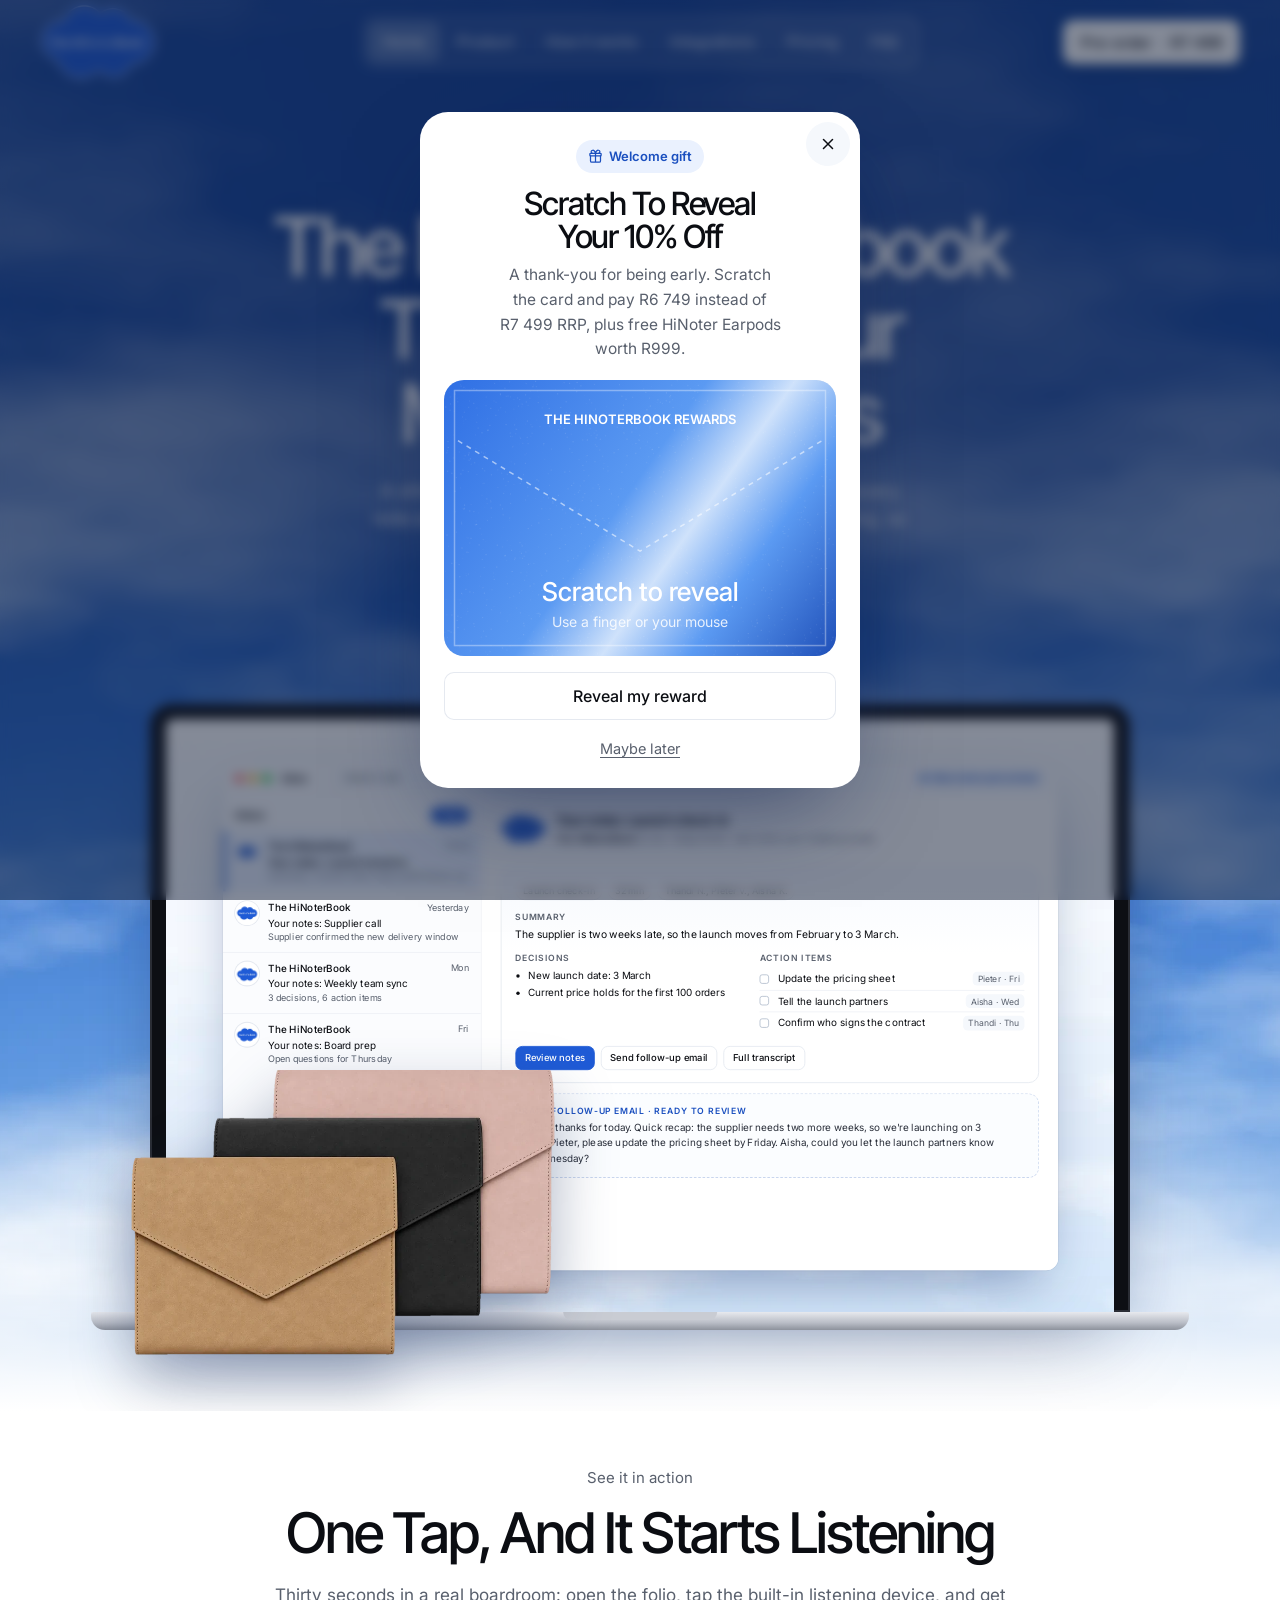
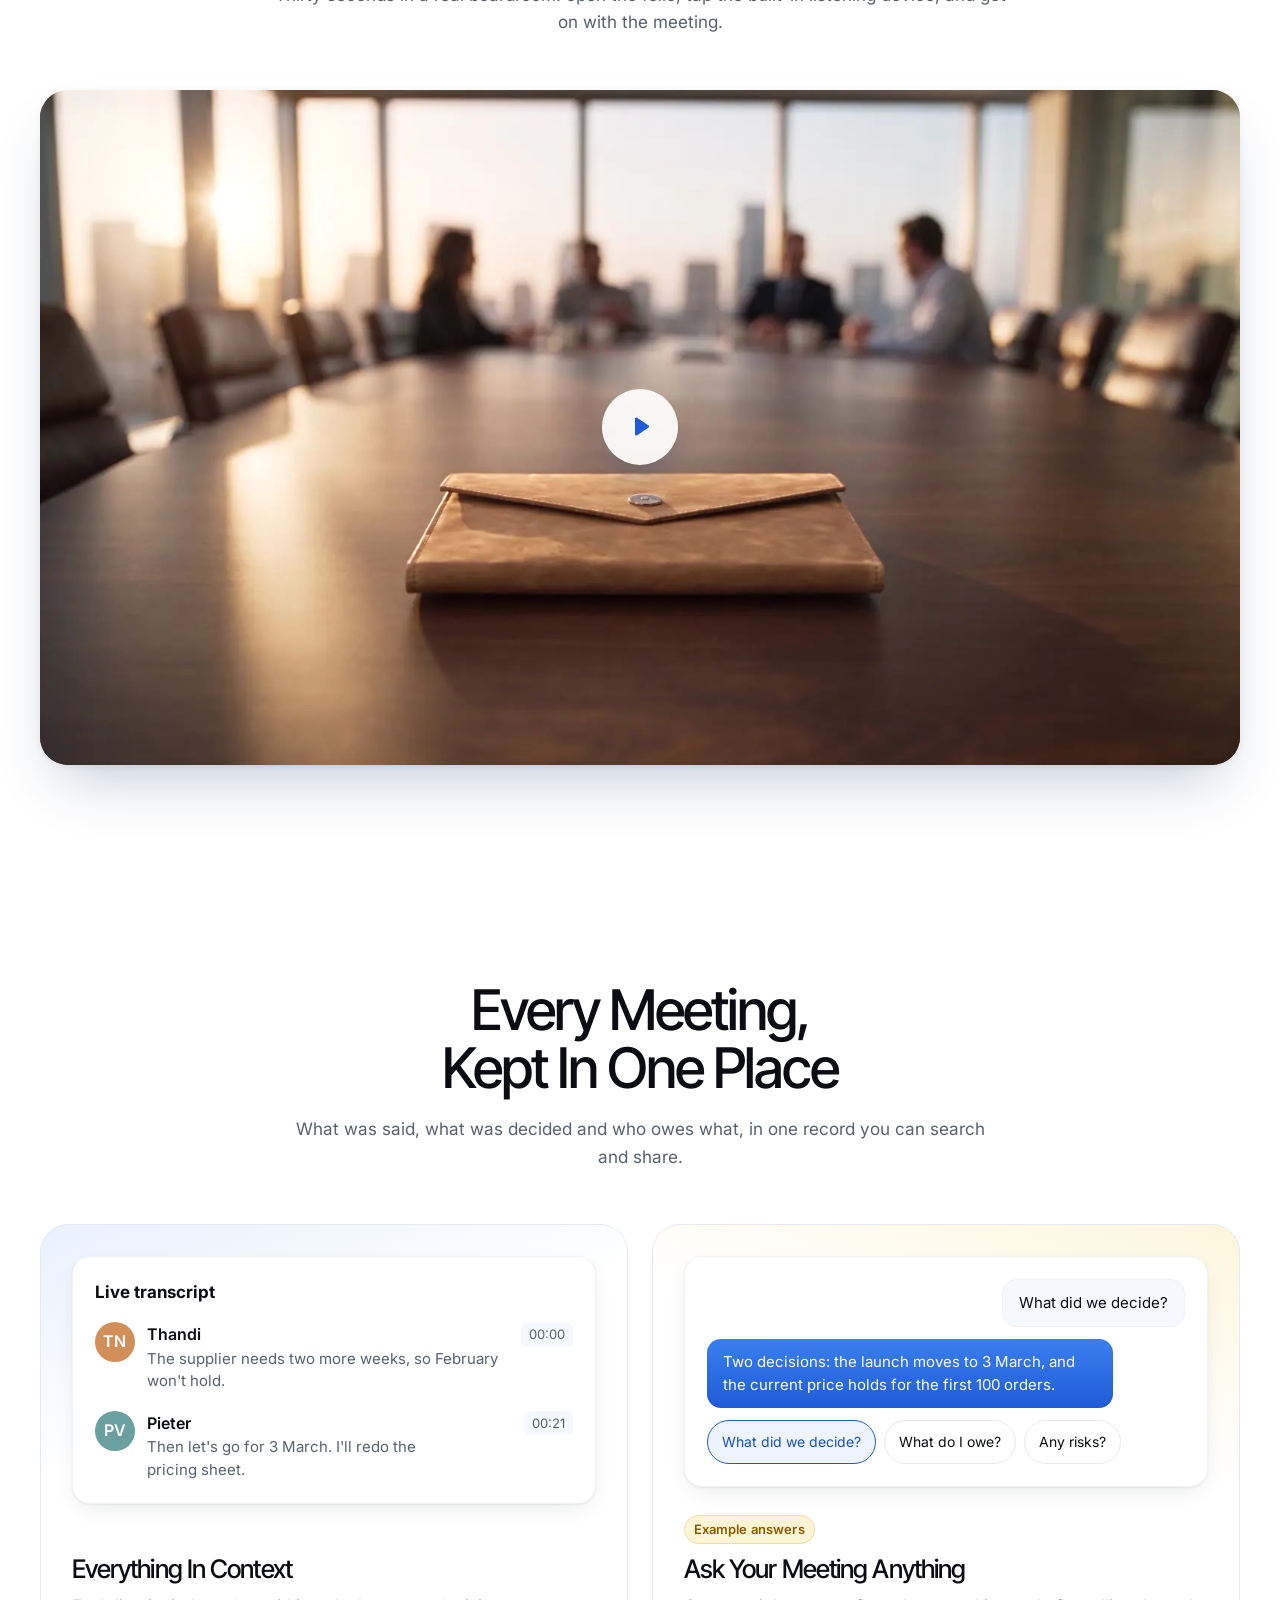
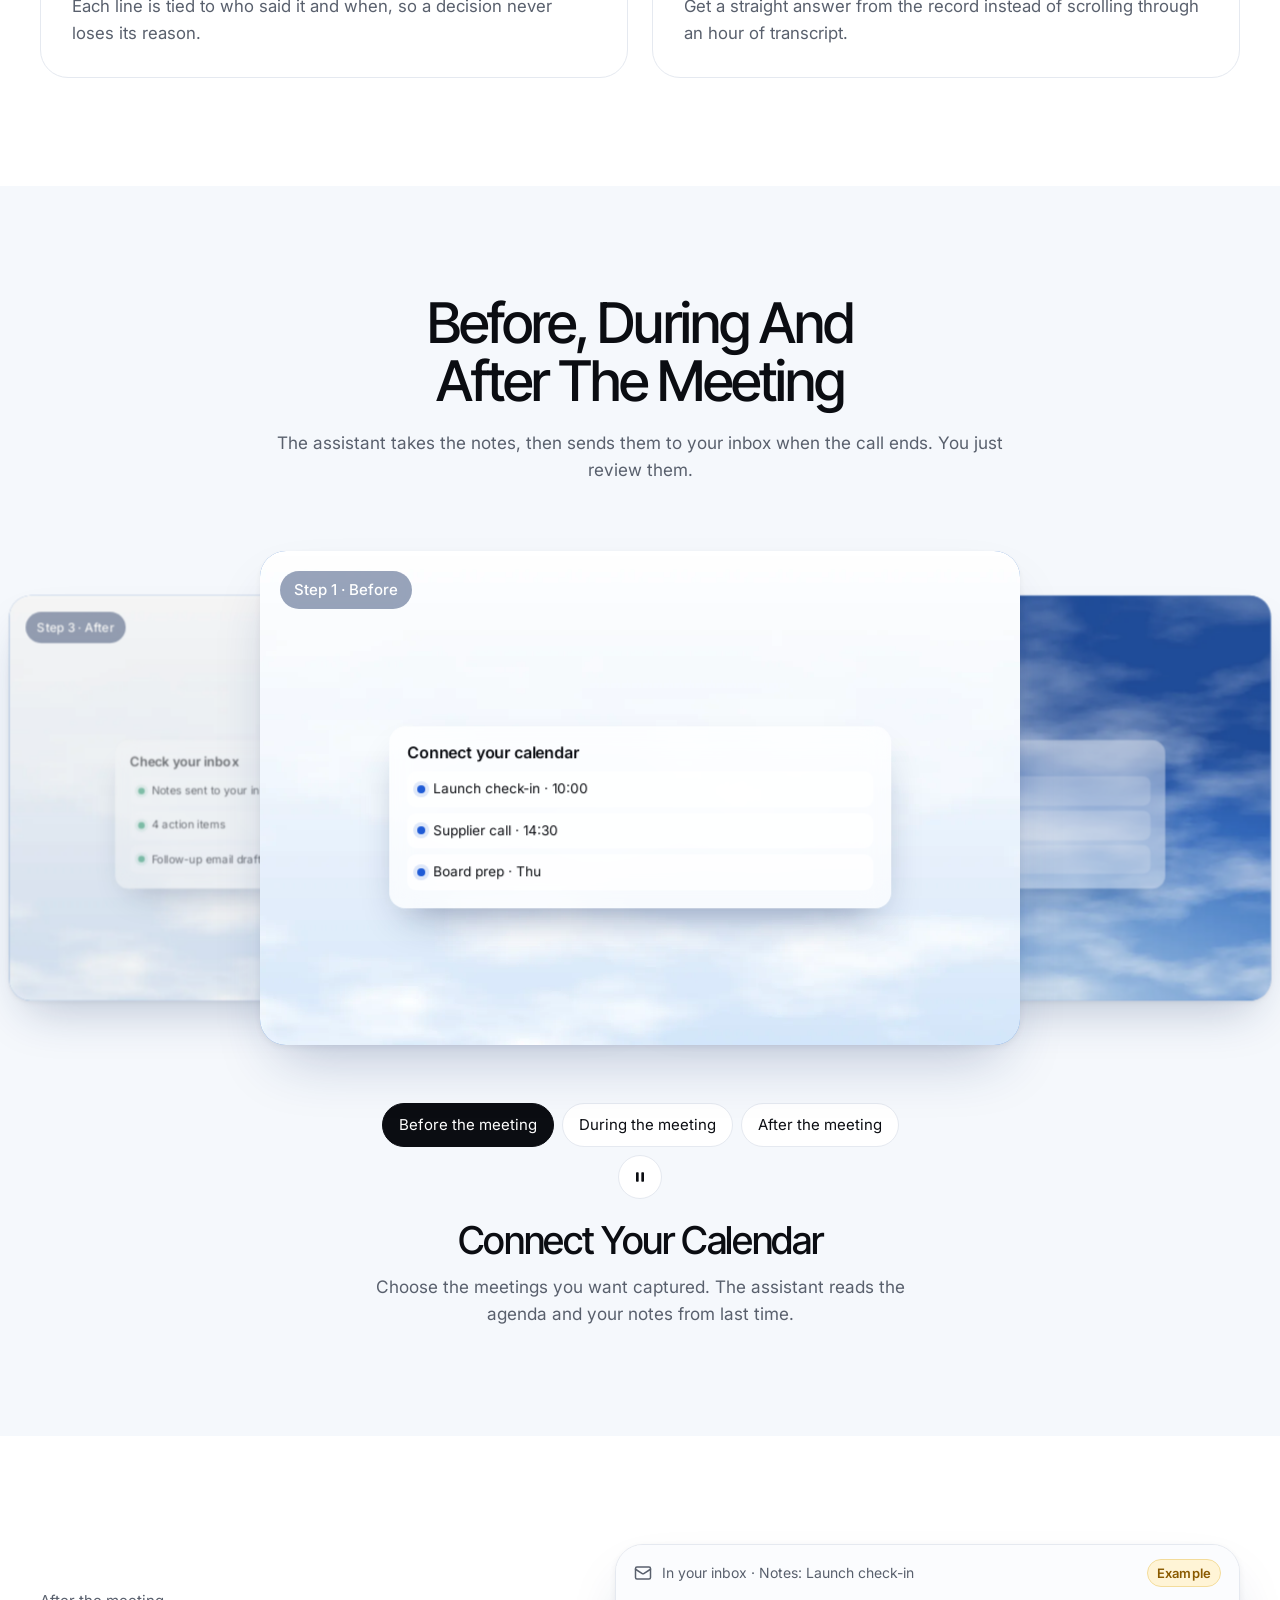
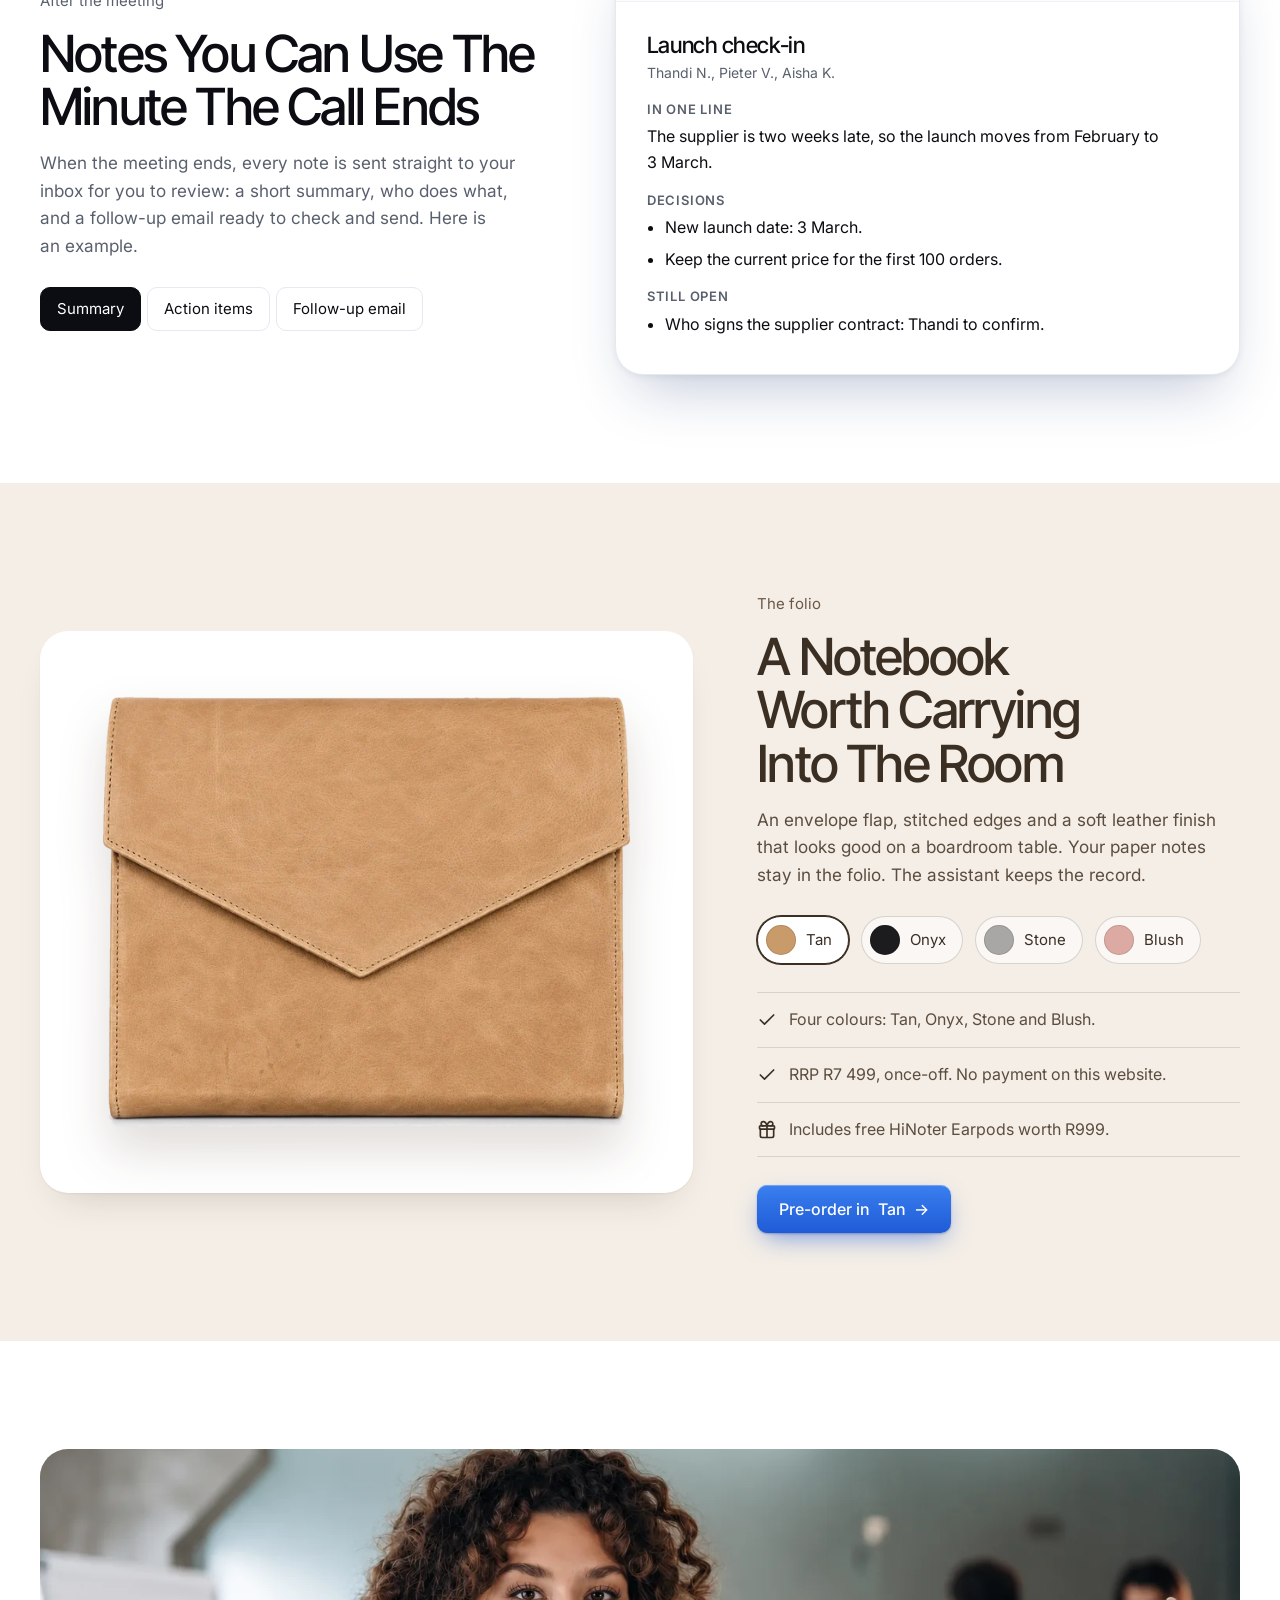
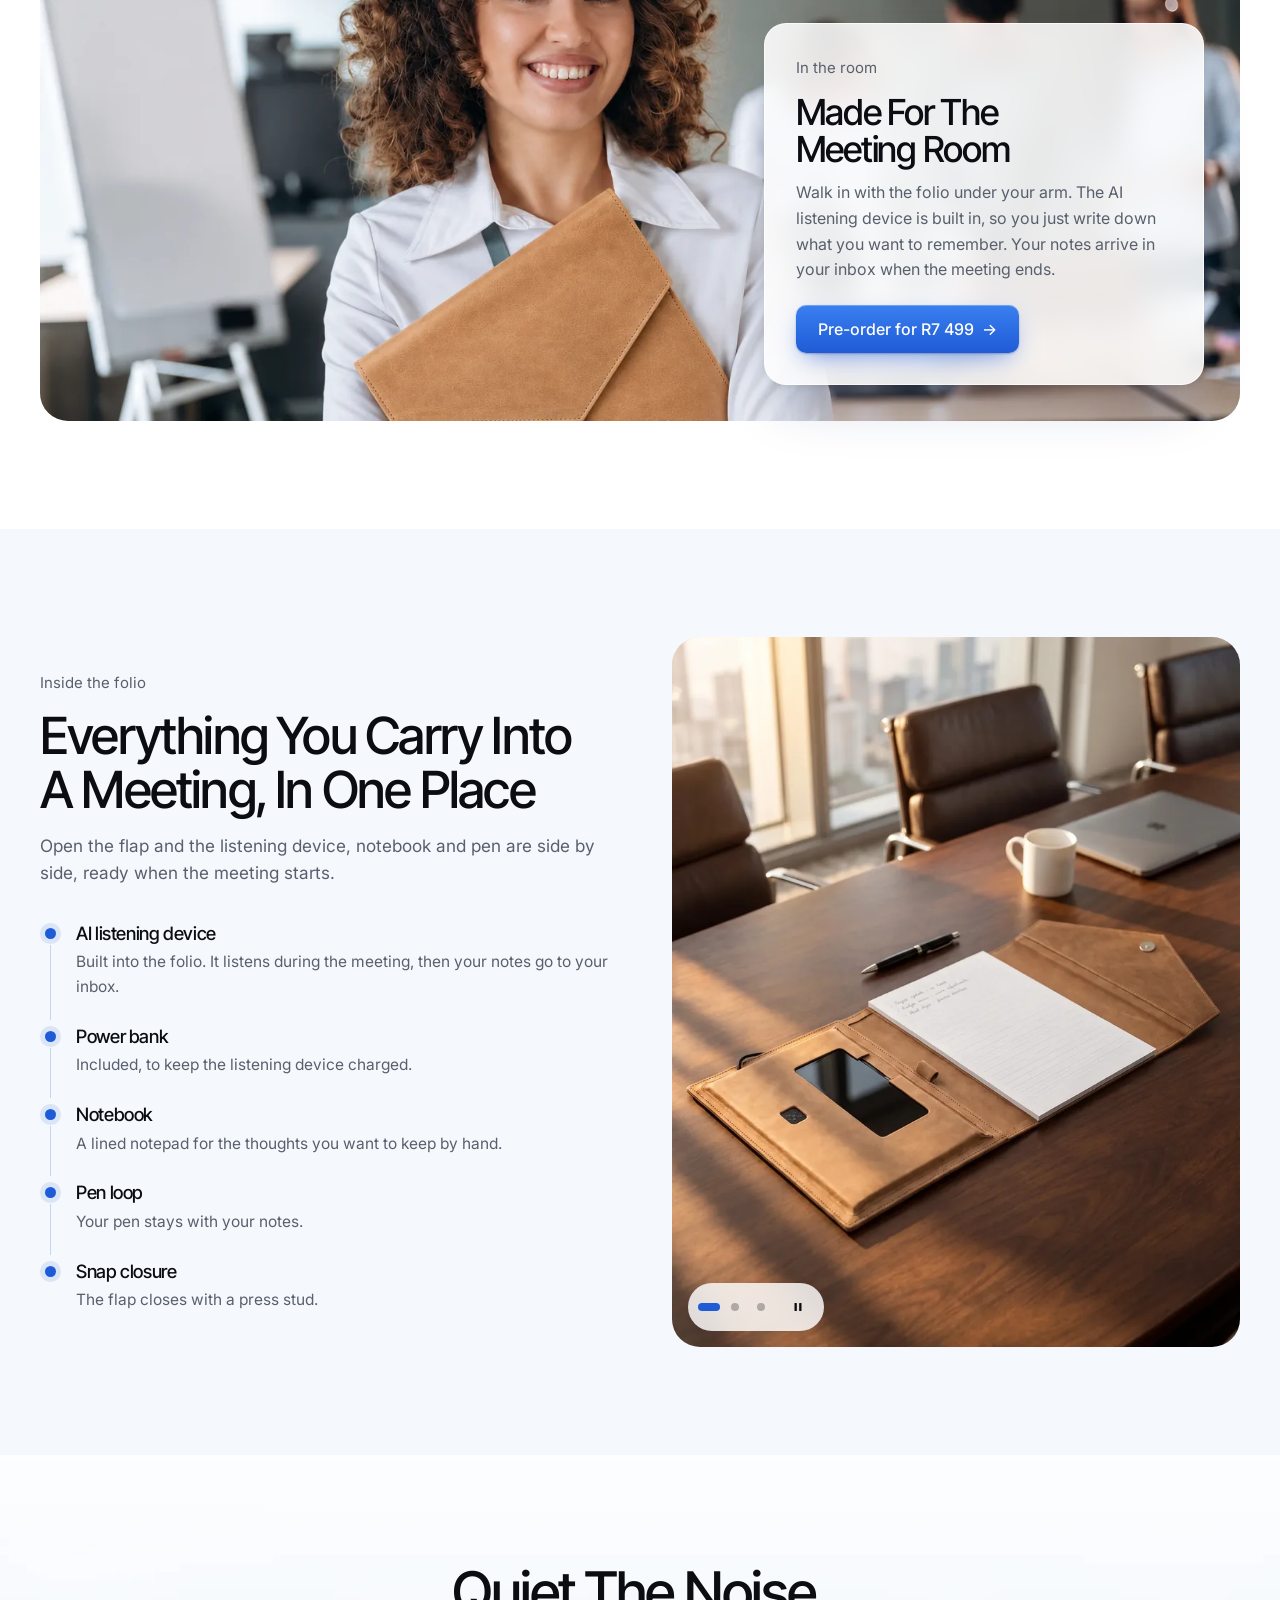
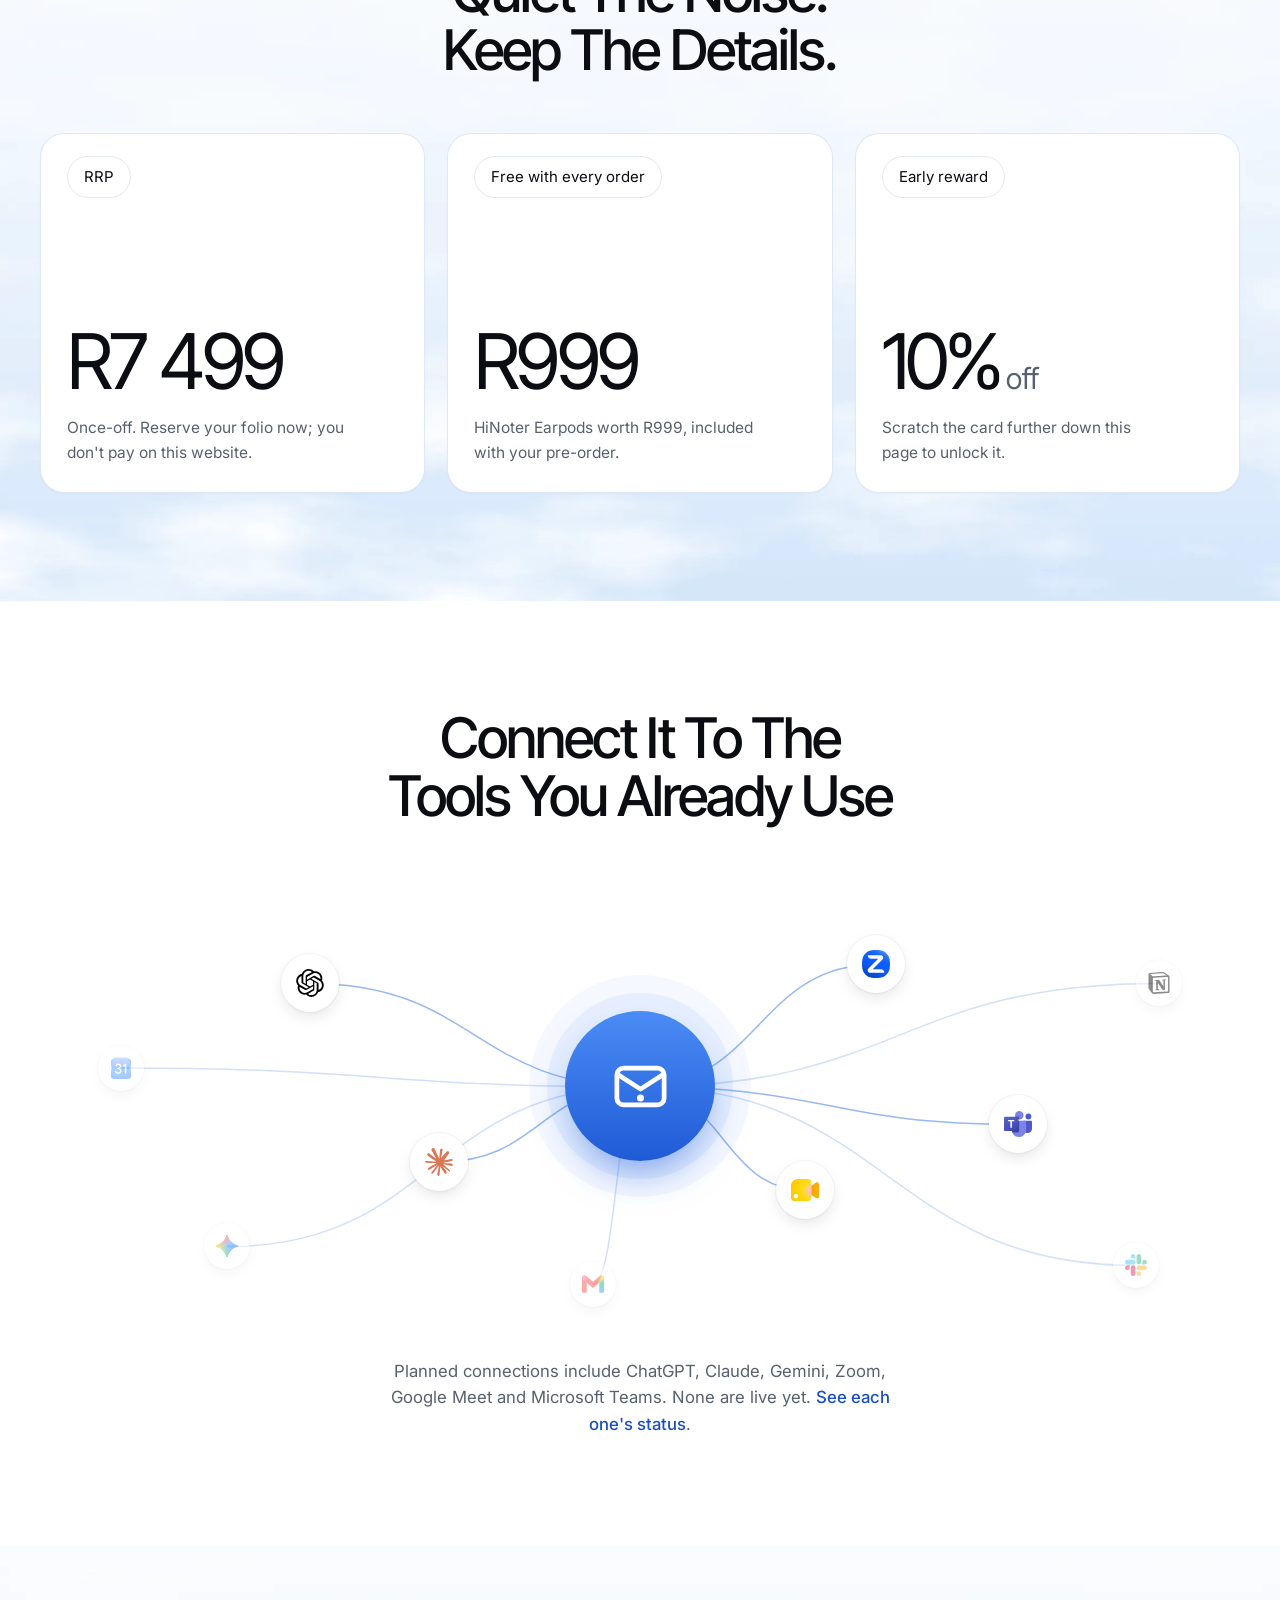
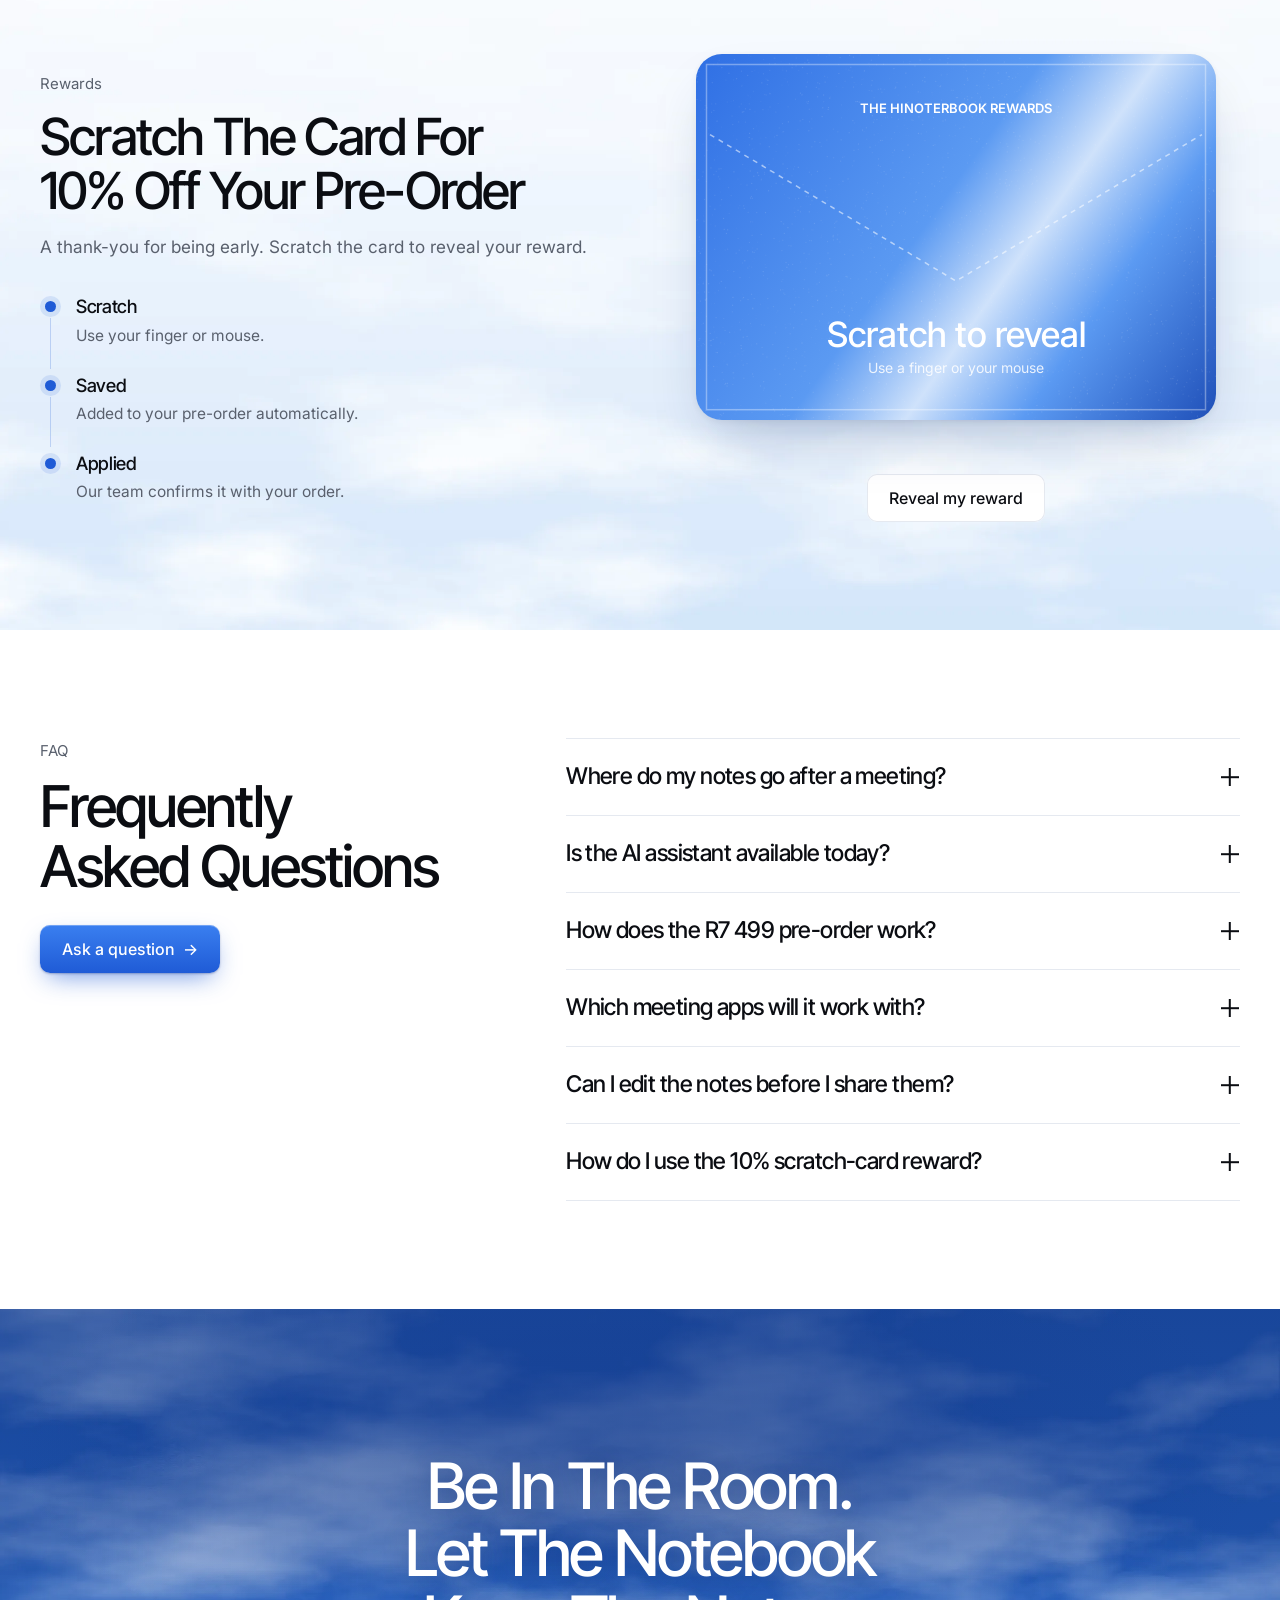
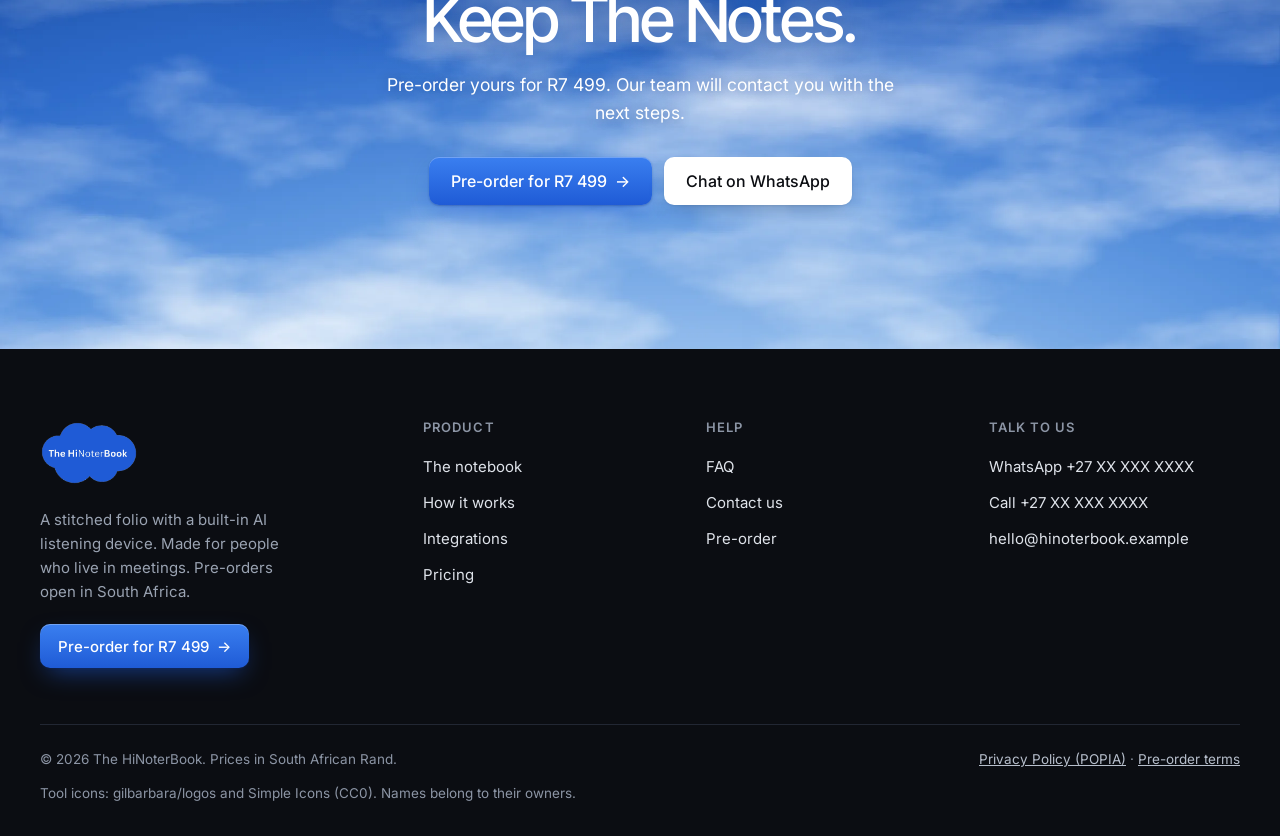
==== commit 116a1454: "SEO build-out for hinoterbook.co.za - Canonical addresses, sitemap and share links now use   https:/" ====
--- a/index.html
+++ b/index.html
@@ -3,19 +3,29 @@
 <head>
 <meta charset="utf-8">
 <meta name="viewport" content="width=device-width, initial-scale=1">
-<title>The HiNoterBook — Your In-person AI NoteTaker</title>
-<meta name="description" content="The HiNoterBook pairs a stitched leather folio with an AI meeting assistant that takes every note and sends it to your inbox after the meeting. Pre-order for R7 499.">
-<link rel="canonical" href="https://hi-notebook.vercel.app/">
+<title>The HiNoterBook: In-person AI Note Taker for Meetings</title>
+<meta name="description" content="A leather folio with a built-in AI listening device that takes your meeting notes and emails them to you. Pre-order in South Africa for R7 499.">
+<meta name="robots" content="index, follow, max-image-preview:large, max-snippet:-1, max-video-preview:-1">
+<link rel="canonical" href="https://hinoterbook.co.za/">
 <meta name="theme-color" content="#1f5bd6">
+<meta name="application-name" content="The HiNoterBook">
 <meta property="og:type" content="website">
+<meta property="og:locale" content="en_ZA">
 <meta property="og:site_name" content="The HiNoterBook">
-<meta property="og:title" content="The HiNoterBook — Your In-person AI NoteTaker">
-<meta property="og:description" content="The HiNoterBook pairs a stitched leather folio with an AI meeting assistant that takes every note and sends it to your inbox after the meeting. Pre-order for R7 499.">
-<meta property="og:url" content="https://hi-notebook.vercel.app/">
-<meta property="og:image" content="https://hi-notebook.vercel.app/og.jpg">
+<meta property="og:title" content="The HiNoterBook: In-person AI Note Taker for Meetings">
+<meta property="og:description" content="A leather folio with a built-in AI listening device that takes your meeting notes and emails them to you. Pre-order in South Africa for R7 499.">
+<meta property="og:url" content="https://hinoterbook.co.za/">
+<meta property="og:image" content="https://hinoterbook.co.za/og.jpg">
 <meta property="og:image:width" content="1200">
 <meta property="og:image:height" content="630">
+<meta property="og:image:alt" content="The HiNoterBook: Your In-person AI NoteTaker. RRP R7 499 with free HiNoter Earpods.">
 <meta name="twitter:card" content="summary_large_image">
+<meta name="twitter:title" content="The HiNoterBook: In-person AI Note Taker for Meetings">
+<meta name="twitter:description" content="A leather folio with a built-in AI listening device that takes your meeting notes and emails them to you. Pre-order in South Africa for R7 499.">
+<meta name="twitter:image" content="https://hinoterbook.co.za/og.jpg">
+<link rel="manifest" href="site.webmanifest">
+<script type="application/ld+json">{"@context": "https://schema.org", "@graph": [{"@type": "Organization", "@id": "https://hinoterbook.co.za/#organization", "name": "The HiNoterBook", "url": "https://hinoterbook.co.za/", "logo": {"@type": "ImageObject", "url": "https://hinoterbook.co.za/assets/img/logo.png", "width": 337, "height": 220}, "slogan": "Your In-person AI NoteTaker", "areaServed": {"@type": "Country", "name": "South Africa"}}, {"@type": "WebSite", "@id": "https://hinoterbook.co.za/#website", "url": "https://hinoterbook.co.za/", "name": "The HiNoterBook", "description": "Your In-person AI NoteTaker", "inLanguage": "en-ZA", "publisher": {"@id": "https://hinoterbook.co.za/#organization"}}, {"@type": "WebPage", "@id": "https://hinoterbook.co.za/#webpage", "url": "https://hinoterbook.co.za/", "name": "The HiNoterBook: In-person AI Note Taker for Meetings", "description": "A leather folio with a built-in AI listening device that takes your meeting notes and emails them to you. Pre-order in South Africa for R7 499.", "inLanguage": "en-ZA", "isPartOf": {"@id": "https://hinoterbook.co.za/#website"}, "about": {"@id": "https://hinoterbook.co.za/#product"}}, {"@type": "Product", "@id": "https://hinoterbook.co.za/#product", "name": "The HiNoterBook", "description": "A stitched leather folio with a built-in AI listening device that takes your meeting notes and sends the summary, action items and a draft follow-up email to your inbox after the meeting. Includes a power bank, notepad and pen loop, plus free HiNoter Earpods worth R999.", "brand": {"@type": "Brand", "name": "The HiNoterBook"}, "category": "AI note taker", "image": ["https://hinoterbook.co.za/assets/img/folio-trio-1600.webp", "https://hinoterbook.co.za/assets/img/folio-wood-1600.webp", "https://hinoterbook.co.za/assets/img/folio-studio-1600.webp", "https://hinoterbook.co.za/assets/img/folio-tan-1200.webp"], "color": "Tan, Onyx, Stone, Blush", "material": "Leather", "offers": {"@type": "Offer", "url": "https://hinoterbook.co.za/pre-order.html", "price": "7499.00", "priceCurrency": "ZAR", "availability": "https://schema.org/PreOrder", "itemCondition": "https://schema.org/NewCondition", "seller": {"@id": "https://hinoterbook.co.za/#organization"}, "areaServed": {"@type": "Country", "name": "South Africa"}}}, {"@type": "VideoObject", "name": "The HiNoterBook: one tap, and it starts listening", "description": "The HiNoterBook on a boardroom table: a tap on the built-in AI listening device starts it listening, then notes are written as the meeting goes on.", "thumbnailUrl": ["https://hinoterbook.co.za/assets/img/film-poster-1600.webp"], "uploadDate": "2026-11-24T20:00:00+02:00", "duration": "PT30S", "contentUrl": "https://hinoterbook.co.za/assets/video/folio-film-1080.mp4", "embedUrl": "https://hinoterbook.co.za/#film", "publisher": {"@id": "https://hinoterbook.co.za/#organization"}}]}</script>
+
 <link rel="icon" href="favicon-32.png" sizes="32x32" type="image/png">
 <link rel="icon" href="favicon-64.png" sizes="64x64" type="image/png">
 <link rel="apple-touch-icon" href="apple-touch-icon.png">
@@ -89,7 +99,7 @@
 </div><img class="folio-float" src="assets/img/folio-trio-1600.webp" srcset="assets/img/folio-trio-800.webp 800w, assets/img/folio-trio-1600.webp 1400w" sizes="(max-width: 700px) 56vw, 460px" width="1400" height="946" alt="HiNoterBook folios in tan, black and blush" decoding="async"></div>
 </section>
 
-<section class="section film-sec"><div class="wrap">
+<section class="section film-sec" id="film"><div class="wrap">
   <div class="s-head"><span class="eyebrow">See it in action</span><h2>One tap, and it starts listening</h2><p>Thirty seconds in a real boardroom: open the folio, tap the built-in listening device, and get on with the meeting.</p></div>
   <div class="film" data-film>
     <video loop playsinline webkit-playsinline preload="none" poster="assets/img/film-poster-1600.webp?v=2" aria-label="Video: the tan HiNoterBook folio on a boardroom table. A finger taps the built-in listening device, its screen shows The HiNoterBook and a sound wave, with the caption Your notebook starts listening, then someone writes notes on the notepad.">
@@ -310,7 +320,7 @@
     <div class="f-top">
       <div>
         <a class="brand" href="index.html" aria-label="The HiNoterBook home"><img class="brand-logo" src="assets/img/logo.png" alt="The HiNoterBook" width="337" height="220"></a>
-        <p>A stitched folio with a built-in AI listening device. Made for people who live in meetings.</p>
+        <p>A stitched folio with a built-in AI listening device. Made for people who live in meetings. Pre-orders open in South Africa.</p>
         <a class="btn btn-primary btn-sm f-cta" href="pre-order.html">Pre-order for R7 499 <span class="arr" aria-hidden="true">→</span></a>
       </div>
       <div class="f-col"><h2>Product</h2><ul>
